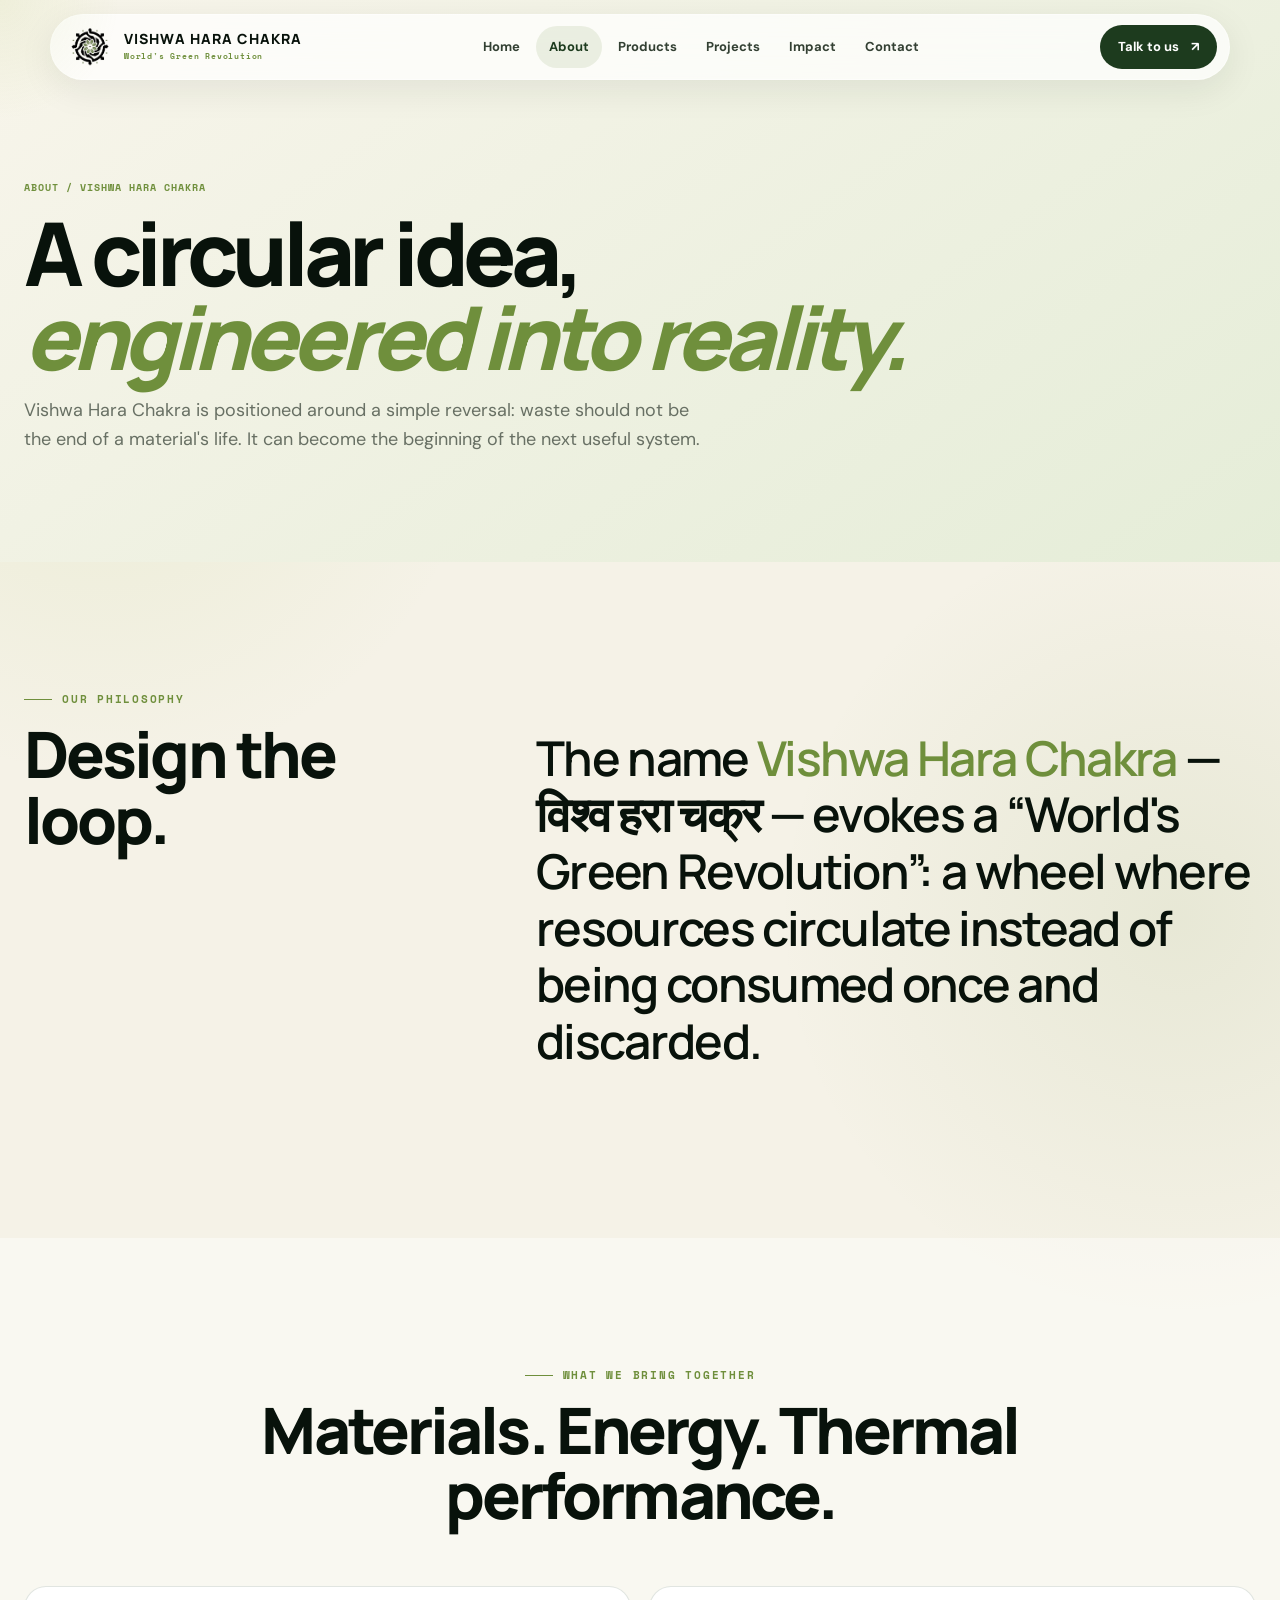
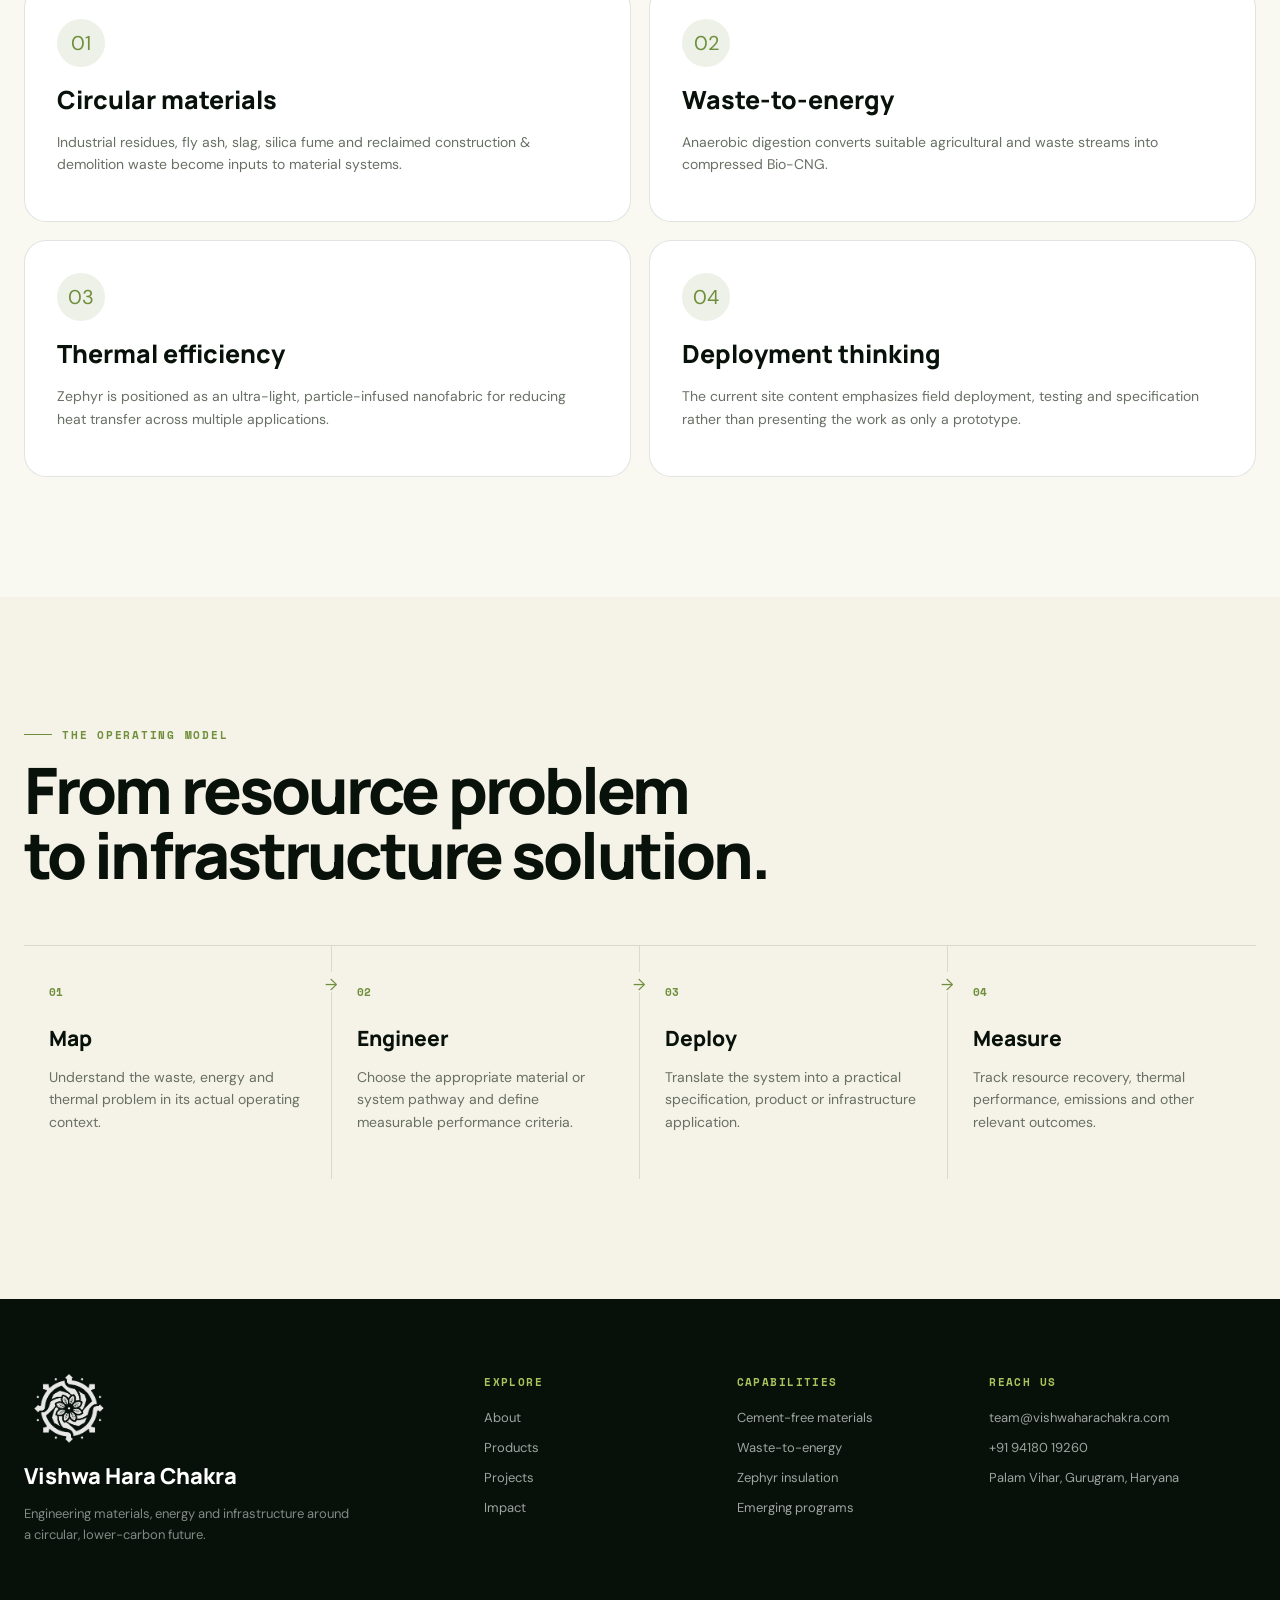
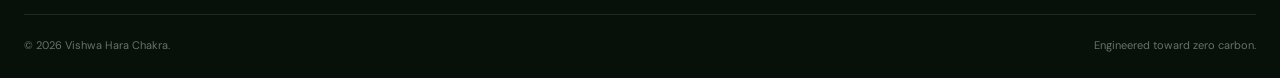
==== about.html @ 6340a207 "Add files via upload" ====
<!doctype html>
<html lang="en">
<head>
<meta charset="utf-8">
<meta name="viewport" content="width=device-width,initial-scale=1">
<title>About | Vishwa Hara Chakra</title>
<meta name="description" content="Vishwa Hara Chakra — circular engineering, low-carbon materials and waste-to-energy systems.">
<link rel="icon" href="assets/logo.png">
<link rel="stylesheet" href="assets/styles.css">
</head>
<body>
<div class="cursor-glow" aria-hidden="true"></div>
<header class="site-nav">
  <div class="nav-shell">
    <a class="brand" href="index.html">
      <img src="assets/logo.png" alt="Vishwa Hara Chakra logo">
      <span class="brand-text"><strong>Vishwa Hara Chakra</strong><small>World's Green Revolution</small></span>
    </a>
    <nav class="nav-links"><a href="index.html" class="">Home</a><a href="about.html" class="active">About</a><a href="products.html" class="">Products</a><a href="projects.html" class="">Projects</a><a href="impact.html" class="">Impact</a><a href="contact.html" class="">Contact</a></nav>
    <div class="nav-actions">
      <a class="btn btn-primary btn-small" href="contact.html">Talk to us <span>↗</span></a>
      <button class="menu-btn" aria-label="Open menu" aria-expanded="false"><i></i><i></i><i></i></button>
    </div>
    <div class="mobile-panel"><a href="index.html">Home</a><a href="about.html">About</a><a href="products.html">Products</a><a href="projects.html">Projects</a><a href="impact.html">Impact</a><a href="contact.html">Contact</a></div>
  </div>
</header>
<main>
<section class="page-hero">
  <div class="container">
    <div class="breadcrumb reveal">About / Vishwa Hara Chakra</div>
    <h1 class="reveal">A circular idea,<br><em style="color:var(--leaf)">engineered into reality.</em></h1>
    <p class="reveal">Vishwa Hara Chakra is positioned around a simple reversal: waste should not be the end of a material's life. It can become the beginning of the next useful system.</p>
  </div>
</section>
<section class="section">
  <div class="container intro-panel">
    <div class="section-head reveal"><div class="eyebrow">Our philosophy</div><h2>Design the loop.</h2></div>
    <p class="intro-statement reveal">The name <em>Vishwa Hara Chakra</em> — विश्व हरा चक्र — evokes a “World's Green Revolution”: a wheel where resources circulate instead of being consumed once and discarded.</p>
  </div>
</section>
<section class="section section-alt">
  <div class="container">
    <div class="section-head center reveal"><div class="eyebrow">What we bring together</div><h2>Materials. Energy. Thermal performance.</h2></div>
    <div class="feature-grid">
      <article class="feature-card reveal"><div class="icon-ring">01</div><h3>Circular materials</h3><p>Industrial residues, fly ash, slag, silica fume and reclaimed construction &amp; demolition waste become inputs to material systems.</p></article>
      <article class="feature-card reveal"><div class="icon-ring">02</div><h3>Waste-to-energy</h3><p>Anaerobic digestion converts suitable agricultural and waste streams into compressed Bio-CNG.</p></article>
      <article class="feature-card reveal"><div class="icon-ring">03</div><h3>Thermal efficiency</h3><p>Zephyr is positioned as an ultra-light, particle-infused nanofabric for reducing heat transfer across multiple applications.</p></article>
      <article class="feature-card reveal"><div class="icon-ring">04</div><h3>Deployment thinking</h3><p>The current site content emphasizes field deployment, testing and specification rather than presenting the work as only a prototype.</p></article>
    </div>
  </div>
</section>
<section class="section">
  <div class="container">
    <div class="section-head reveal"><div class="eyebrow">The operating model</div><h2>From resource problem<br>to infrastructure solution.</h2></div>
    <div class="process">
      <div class="process-step reveal"><span class="process-num">01</span><h3>Map</h3><p>Understand the waste, energy and thermal problem in its actual operating context.</p></div>
      <div class="process-step reveal"><span class="process-num">02</span><h3>Engineer</h3><p>Choose the appropriate material or system pathway and define measurable performance criteria.</p></div>
      <div class="process-step reveal"><span class="process-num">03</span><h3>Deploy</h3><p>Translate the system into a practical specification, product or infrastructure application.</p></div>
      <div class="process-step reveal"><span class="process-num">04</span><h3>Measure</h3><p>Track resource recovery, thermal performance, emissions and other relevant outcomes.</p></div>
    </div>
  </div>
</section>
</main>
<footer class="footer">
  <div class="container footer-grid">
    <div class="footer-brand">
      <img src="assets/logo.png" alt="">
      <h3>Vishwa Hara Chakra</h3>
      <p>Engineering materials, energy and infrastructure around a circular, lower-carbon future.</p>
    </div>
    <div class="footer-col"><h4>Explore</h4><a href="about.html">About</a><a href="products.html">Products</a><a href="projects.html">Projects</a><a href="impact.html">Impact</a></div>
    <div class="footer-col"><h4>Capabilities</h4><a href="products.html#materials">Cement-free materials</a><a href="products.html#energy">Waste-to-energy</a><a href="products.html#insulation">Zephyr insulation</a><a href="products.html#pipeline">Emerging programs</a></div>
    <div class="footer-col"><h4>Reach us</h4><a href="mailto:team@vishwaharachakra.com">team@vishwaharachakra.com</a><a href="tel:+919418019260">+91 94180 19260</a><span>Palam Vihar, Gurugram, Haryana</span></div>
  </div>
  <div class="container footer-bottom"><span>© <span data-year></span> Vishwa Hara Chakra.</span><span>Engineered toward zero carbon.</span></div>
</footer>
<button class="back-top" aria-label="Back to top">↑</button>
<div class="toast">Thank you — your message is ready to be connected.</div>
<script src="assets/script.js"></script>
</body>
</html>
---- assets/styles.css ----
@import url('https://fonts.googleapis.com/css2?family=DM+Sans:wght@400;500;600;700&family=Manrope:wght@400;500;600;700;800&family=Space+Mono:wght@400;700&display=swap');

:root{
  --ink:#08120b;
  --ink-2:#102018;
  --green:#1d3b1e;
  --green-2:#315d2c;
  --leaf:#6f8f3c;
  --lime:#a8c55b;
  --cream:#f5f2e7;
  --paper:#fffdf7;
  --muted:#687064;
  --line:rgba(29,59,30,.13);
  --glass:rgba(255,255,255,.62);
  --shadow:0 25px 80px rgba(14,31,16,.13);
  --radius:26px;
  --max:1240px;
  --ease:cubic-bezier(.22,.72,.22,1);
}

*{box-sizing:border-box}
html{scroll-behavior:smooth}
body{
  margin:0;
  color:var(--ink);
  background:
    radial-gradient(circle at 8% 12%,rgba(168,197,91,.13),transparent 24rem),
    radial-gradient(circle at 92% 28%,rgba(111,143,60,.10),transparent 25rem),
    var(--cream);
  font-family:"DM Sans",sans-serif;
  line-height:1.6;
  overflow-x:hidden;
  -webkit-font-smoothing:antialiased;
}
body::selection{background:var(--leaf);color:white}
img{max-width:100%;display:block}
a{color:inherit;text-decoration:none}
button,input,textarea,select{font:inherit}
.container{width:min(var(--max),calc(100% - 48px));margin:auto}
.mono{font-family:"Space Mono",monospace}
.eyebrow{
  display:inline-flex;align-items:center;gap:10px;
  color:var(--leaf);font:700 11px "Space Mono",monospace;
  letter-spacing:.16em;text-transform:uppercase;
}
.eyebrow::before{content:"";width:28px;height:1px;background:currentColor}
.section-head{max-width:760px;margin-bottom:58px}
.section-head.center{margin-left:auto;margin-right:auto;text-align:center}
.section-head h2{font:800 clamp(36px,5vw,70px)/1.02 "Manrope",sans-serif;letter-spacing:-.045em;margin:14px 0 18px}
.section-head p{color:var(--muted);font-size:17px;max-width:650px}
.section-head.center p{margin-inline:auto}

.btn{
  position:relative;display:inline-flex;align-items:center;justify-content:center;gap:12px;
  min-height:52px;padding:0 22px;border-radius:999px;border:1px solid transparent;
  font-weight:700;transition:.35s var(--ease);overflow:hidden;
}
.btn span{transition:.35s var(--ease)}
.btn:hover{transform:translateY(-3px)}
.btn:hover span{transform:translateX(4px)}
.btn-primary{background:var(--green);color:#fff}
.btn-primary:hover{background:var(--green-2);box-shadow:0 14px 35px rgba(29,59,30,.22)}
.btn-light{background:#fff;color:var(--green);border-color:rgba(29,59,30,.12)}
.btn-ghost{color:var(--green);border-color:rgba(29,59,30,.25)}
.btn-ghost:hover{background:rgba(255,255,255,.7)}
.btn-small{min-height:44px;padding:0 17px;font-size:13px}

.progress{height:3px;background:rgba(29,59,30,.09);overflow:hidden}
.progress span{display:block;height:100%;width:0;background:linear-gradient(90deg,var(--leaf),var(--lime));transition:width 1.2s var(--ease)}

.site-nav{
  position:fixed;top:0;left:0;right:0;z-index:1000;
  padding:14px 0;transition:.45s var(--ease);
}
.site-nav.scrolled{padding:9px 0}
.nav-shell{
  width:min(1180px,calc(100% - 28px));margin:auto;
  display:flex;align-items:center;justify-content:space-between;gap:20px;
  padding:8px 12px 8px 15px;border:1px solid rgba(255,255,255,.42);
  background:rgba(255,255,255,.72);backdrop-filter:blur(22px);-webkit-backdrop-filter:blur(22px);
  border-radius:999px;box-shadow:0 10px 35px rgba(20,39,20,.08);
}
.brand{display:flex;align-items:center;gap:10px;min-width:max-content}
.brand img{width:48px;height:48px;object-fit:contain}
.brand-text strong{display:block;font:800 14px/1 "Manrope";letter-spacing:.08em;text-transform:uppercase}
.brand-text small{display:block;margin-top:4px;color:var(--leaf);font:700 8px "Space Mono";letter-spacing:.1em}
.nav-links{display:flex;align-items:center;gap:3px}
.nav-links a{padding:11px 13px;border-radius:999px;font-size:13px;font-weight:700;color:#334033;transition:.25s}
.nav-links a:hover,.nav-links a.active{background:rgba(111,143,60,.12);color:var(--green)}
.nav-actions{display:flex;align-items:center;gap:8px}
.menu-btn{display:none;width:44px;height:44px;border:0;background:var(--green);color:#fff;border-radius:50%}
.menu-btn i{display:block;width:18px;height:2px;background:#fff;margin:4px auto;transition:.3s}
.mobile-panel{display:none}

.hero{
  min-height:100svh;padding:170px 0 75px;position:relative;display:grid;align-items:center;
  overflow:hidden;background:
    radial-gradient(circle at 72% 25%,rgba(168,197,91,.18),transparent 26rem),
    linear-gradient(145deg,#f8f5eb,#edf2df 55%,#f8f4e8);
}
.hero::before{
  content:"";position:absolute;width:620px;height:620px;border:1px solid rgba(49,93,44,.13);
  border-radius:50%;right:-150px;top:8%;box-shadow:0 0 0 70px rgba(111,143,60,.025),0 0 0 140px rgba(111,143,60,.02);
}
.hero::after{
  content:"";position:absolute;width:12px;height:12px;background:var(--leaf);border-radius:50%;
  right:25%;top:27%;box-shadow:0 0 0 12px rgba(111,143,60,.08),0 0 0 26px rgba(111,143,60,.04);
}
.hero-grid{position:relative;z-index:2;display:grid;grid-template-columns:1.1fr .9fr;gap:70px;align-items:center}
.hero h1{font:800 clamp(48px,7vw,94px)/.96 "Manrope";letter-spacing:-.065em;margin:18px 0 25px;max-width:900px}
.hero h1 em{font-style:normal;color:var(--leaf)}
.hero-copy{font-size:19px;color:#526052;max-width:640px}
.hero-actions{display:flex;gap:12px;flex-wrap:wrap;margin-top:34px}
.hero-metrics{display:grid;grid-template-columns:repeat(3,1fr);gap:1px;margin-top:62px;background:var(--line);border:1px solid var(--line)}
.hero-metric{padding:18px 17px;background:rgba(255,255,255,.42)}
.hero-metric b{display:block;font:800 23px "Manrope";color:var(--green)}
.hero-metric span{display:block;margin-top:4px;color:var(--muted);font-size:11px}
.hero-orbit{min-height:520px;display:grid;place-items:center;position:relative}
.orbit-core{
  width:min(340px,70vw);aspect-ratio:1;border-radius:50%;display:grid;place-items:center;
  background:radial-gradient(circle,#fff 0 35%,rgba(168,197,91,.18) 36% 48%,transparent 49%),
             conic-gradient(from 10deg,rgba(111,143,60,.05),rgba(111,143,60,.42),rgba(168,197,91,.08),rgba(111,143,60,.05));
  box-shadow:0 35px 90px rgba(44,76,42,.18),inset 0 0 0 1px rgba(49,93,44,.15);
  position:relative;animation:float 6s ease-in-out infinite;
}
.orbit-core::before,.orbit-core::after{content:"";position:absolute;border-radius:50%;border:1px solid rgba(49,93,44,.2)}
.orbit-core::before{inset:-42px;transform:rotate(20deg)}
.orbit-core::after{inset:-86px;transform:rotate(-35deg)}
.orbit-logo{width:175px;height:175px;object-fit:contain;filter:drop-shadow(0 14px 25px rgba(25,50,24,.18))}
.orbit-dot{position:absolute;width:10px;height:10px;background:var(--leaf);border-radius:50%;box-shadow:0 0 0 8px rgba(111,143,60,.09)}
.orbit-dot.one{top:7%;right:24%}.orbit-dot.two{bottom:18%;left:12%}.orbit-dot.three{top:50%;right:1%}
.scroll-cue{position:absolute;bottom:25px;left:50%;transform:translateX(-50%);font:700 10px "Space Mono";letter-spacing:.15em;color:var(--muted)}

.marquee{overflow:hidden;border-block:1px solid var(--line);background:rgba(255,255,255,.42)}
.marquee-track{display:flex;width:max-content;animation:marquee 26s linear infinite}
.marquee-item{display:flex;align-items:center;gap:14px;padding:22px 35px;font:800 13px "Manrope";letter-spacing:.12em;text-transform:uppercase;color:#53604f;white-space:nowrap}
.marquee-item::before{content:"✦";color:var(--leaf)}

.section{padding:120px 0}
.section-alt{background:rgba(255,255,255,.4)}
.intro-panel{display:grid;grid-template-columns:.75fr 1.25fr;gap:80px;align-items:start}
.intro-statement{font:600 clamp(26px,4vw,48px)/1.18 "Manrope";letter-spacing:-.035em}
.intro-statement em{font-style:normal;color:var(--leaf)}
.kicker{font:700 11px "Space Mono";letter-spacing:.12em;color:var(--leaf);text-transform:uppercase}

.products-grid{display:grid;grid-template-columns:repeat(3,1fr);gap:18px}
.product-card{
  position:relative;overflow:hidden;border:1px solid var(--line);border-radius:var(--radius);
  background:rgba(255,255,255,.72);box-shadow:0 12px 45px rgba(20,39,20,.05);transition:.5s var(--ease);
}
.product-card:hover{transform:translateY(-10px);box-shadow:var(--shadow);border-color:rgba(111,143,60,.35)}
.product-visual{height:330px;position:relative;display:grid;place-items:center;overflow:hidden;background:
  radial-gradient(circle at 50% 35%,rgba(168,197,91,.38),transparent 30%),
  linear-gradient(145deg,#eef2e1,#dfe8ce);
}
.product-visual::before{content:"";position:absolute;width:230px;height:230px;border-radius:50%;border:1px solid rgba(49,93,44,.22);box-shadow:0 0 0 40px rgba(49,93,44,.025),0 0 0 80px rgba(49,93,44,.018)}
.product-visual::after{content:"";position:absolute;width:140%;height:1px;background:rgba(49,93,44,.14);transform:rotate(-23deg)}
.product-shape{width:150px;height:100px;border-radius:12px;background:linear-gradient(145deg,#9aa28e,#596450);box-shadow:30px 30px 40px rgba(35,55,32,.18);transform:rotate(-10deg);position:relative}
.product-shape::after{content:"";position:absolute;inset:14px;border:1px dashed rgba(255,255,255,.3);border-radius:6px}
.product-shape.insulation{height:145px;width:90px;border-radius:50px 50px 12px 12px;background:linear-gradient(135deg,#d6ddc9,#8b9d72);transform:rotate(10deg)}
.product-shape.energy{width:180px;height:90px;border-radius:50%;background:radial-gradient(circle at 50% 50%,#a8c55b 0 9%,#315d2c 10% 15%,#718f4b 16% 55%,#263d28 56%)}
.product-body{padding:26px}
.product-code{font:700 10px "Space Mono";letter-spacing:.12em;color:var(--leaf)}
.product-body h3{font:800 25px/1.1 "Manrope";margin:9px 0}
.product-body p{color:var(--muted);font-size:14px}
.product-link{display:inline-flex;margin-top:16px;font-weight:800;font-size:13px;color:var(--green)}

.process{display:grid;grid-template-columns:repeat(4,1fr);gap:0;border-top:1px solid var(--line)}
.process-step{padding:32px 25px;border-right:1px solid var(--line);position:relative}
.process-step:last-child{border-right:0}
.process-num{font:700 11px "Space Mono";color:var(--leaf)}
.process-step h3{font:800 21px "Manrope";margin:20px 0 10px}
.process-step p{font-size:14px;color:var(--muted)}
.process-step::after{content:"→";position:absolute;right:-10px;top:26px;width:20px;height:20px;display:grid;place-items:center;background:var(--cream);color:var(--leaf);z-index:2}
.process-step:last-child::after{display:none}

.project-grid{display:grid;grid-template-columns:1.2fr .8fr;gap:18px}
.project-card{min-height:470px;border-radius:var(--radius);overflow:hidden;position:relative;background:var(--green);color:#fff;padding:34px;display:flex;flex-direction:column;justify-content:flex-end;isolation:isolate}
.project-card.small{min-height:226px}
.project-card::before{content:"";position:absolute;inset:0;background:
  radial-gradient(circle at 70% 25%,rgba(168,197,91,.35),transparent 30%),
  linear-gradient(140deg,#19391e,#47643a);z-index:-2}
.project-card::after{content:"";position:absolute;inset:0;background:linear-gradient(180deg,transparent 25%,rgba(0,0,0,.45));z-index:-1}
.project-stack{display:grid;gap:18px}
.project-label{font:700 10px "Space Mono";letter-spacing:.14em;color:#b7cf76}
.project-card h3{font:800 clamp(27px,3vw,45px)/1.05 "Manrope";margin:10px 0}
.project-card p{max-width:590px;color:rgba(255,255,255,.75);font-size:14px}
.project-card .project-gridline{position:absolute;inset:28px;border:1px solid rgba(255,255,255,.12);border-radius:18px;pointer-events:none}

.client-section{background:var(--ink);color:#fff;position:relative;overflow:hidden}
.client-section::before{content:"";position:absolute;width:600px;height:600px;border-radius:50%;right:-220px;top:-250px;border:1px solid rgba(168,197,91,.18);box-shadow:0 0 0 80px rgba(168,197,91,.025),0 0 0 160px rgba(168,197,91,.018)}
.client-head{display:flex;justify-content:space-between;gap:40px;align-items:end;margin-bottom:55px}
.client-head h2{font:800 clamp(35px,5vw,65px)/1 "Manrope";letter-spacing:-.045em;margin:12px 0}
.client-head p{color:rgba(255,255,255,.58);max-width:450px}
.client-rail{display:flex;gap:14px;overflow:hidden;mask-image:linear-gradient(90deg,transparent,#000 8%,#000 92%,transparent)}
.client-track{display:flex;gap:14px;width:max-content;animation:marquee 24s linear infinite}
.client-logo{
  min-width:230px;height:125px;padding:25px;border:1px solid rgba(255,255,255,.12);
  border-radius:20px;background:linear-gradient(145deg,rgba(255,255,255,.08),rgba(255,255,255,.025));
  display:flex;align-items:center;justify-content:center;text-align:center;position:relative;overflow:hidden;
}
.client-logo::before{content:"";position:absolute;width:120px;height:120px;border-radius:50%;background:rgba(168,197,91,.06);top:-60px;right:-40px}
.client-logo b{font:800 21px "Manrope";letter-spacing:.02em}
.client-logo small{display:block;color:rgba(255,255,255,.5);font:700 9px "Space Mono";letter-spacing:.1em;margin-top:7px;text-transform:uppercase}

.impact-grid{display:grid;grid-template-columns:1.2fr .8fr;gap:18px}
.impact-card{background:rgba(255,255,255,.75);border:1px solid var(--line);border-radius:var(--radius);padding:30px;min-height:290px}
.impact-card.dark{background:var(--green);color:#fff}
.impact-number{font:800 clamp(48px,6vw,76px)/1 "Manrope";letter-spacing:-.06em;color:var(--leaf)}
.impact-card.dark .impact-number{color:var(--lime)}
.impact-card h3{font:800 23px "Manrope";margin:10px 0}
.impact-card p{color:var(--muted);font-size:14px}
.impact-card.dark p{color:rgba(255,255,255,.63)}
.bars{display:grid;gap:17px;margin-top:24px}
.bar-row label{display:flex;justify-content:space-between;font-size:12px;font-weight:700;margin-bottom:7px}
.bar-row .progress{background:rgba(255,255,255,.13)}

.team-grid{display:grid;grid-template-columns:repeat(4,1fr);gap:18px}
.team-card{border:1px solid var(--line);background:rgba(255,255,255,.72);border-radius:22px;overflow:hidden;transition:.4s var(--ease)}
.team-card:hover{transform:translateY(-8px);box-shadow:var(--shadow)}
.team-photo{height:300px;background:linear-gradient(145deg,#dce6c9,#6f8f3c);display:grid;place-items:center;position:relative;overflow:hidden}
.team-photo::after{content:"VHC";font:800 85px "Manrope";color:rgba(255,255,255,.18)}
.team-info{padding:20px}.team-info h3{font:800 20px "Manrope";margin:0}.team-info p{color:var(--muted);font-size:12px;margin-top:4px}

.contact-wrap{display:grid;grid-template-columns:.85fr 1.15fr;gap:20px}
.contact-card{background:var(--green);color:#fff;border-radius:var(--radius);padding:44px;position:relative;overflow:hidden}
.contact-card::after{content:"";position:absolute;width:330px;height:330px;border:1px solid rgba(168,197,91,.25);border-radius:50%;right:-160px;top:-100px}
.contact-card h2{font:800 clamp(34px,5vw,60px)/1.02 "Manrope";letter-spacing:-.05em;margin:15px 0 20px}
.contact-card p{color:rgba(255,255,255,.68);max-width:470px}
.contact-meta{margin-top:45px;display:grid;gap:13px;font-size:14px}.contact-meta span{color:var(--lime);font:700 10px "Space Mono";display:block}
.form-card{background:rgba(255,255,255,.72);border:1px solid var(--line);border-radius:var(--radius);padding:40px}
.form-grid{display:grid;grid-template-columns:1fr 1fr;gap:16px}
.field{display:grid;gap:7px}.field.full{grid-column:1/-1}
.field label{font:700 10px "Space Mono";letter-spacing:.1em;text-transform:uppercase;color:var(--muted)}
.field input,.field textarea,.field select{width:100%;border:1px solid var(--line);background:#fff;border-radius:13px;padding:14px 15px;outline:0;color:var(--ink);transition:.25s}
.field textarea{min-height:140px;resize:vertical}
.field input:focus,.field textarea:focus,.field select:focus{border-color:var(--leaf);box-shadow:0 0 0 4px rgba(111,143,60,.09)}

.footer{background:#071009;color:#fff;padding:75px 0 24px}
.footer-grid{display:grid;grid-template-columns:1.4fr .7fr .7fr .9fr;gap:45px}
.footer-brand img{width:90px;filter:brightness(0) invert(1);opacity:.9}
.footer-brand h3{font:800 22px "Manrope";margin:17px 0 9px}.footer-brand p{color:rgba(255,255,255,.5);max-width:330px;font-size:13px}
.footer-col h4{font:700 11px "Space Mono";letter-spacing:.13em;color:var(--lime);text-transform:uppercase;margin:0 0 18px}
.footer-col a,.footer-col span{display:block;color:rgba(255,255,255,.62);font-size:13px;margin:9px 0;transition:.2s}.footer-col a:hover{color:#fff;transform:translateX(3px)}
.footer-bottom{display:flex;justify-content:space-between;gap:20px;border-top:1px solid rgba(255,255,255,.1);padding-top:22px;margin-top:55px;color:rgba(255,255,255,.4);font-size:11px}
.page-hero{padding:180px 0 90px;background:linear-gradient(145deg,#f8f5eb,#e5edd8);position:relative;overflow:hidden}
.page-hero h1{font:800 clamp(48px,7vw,88px)/.95 "Manrope";letter-spacing:-.06em;max-width:900px;margin:16px 0}
.page-hero p{max-width:680px;color:var(--muted);font-size:18px}
.breadcrumb{font:700 10px "Space Mono";color:var(--leaf);letter-spacing:.1em;text-transform:uppercase}
.feature-grid{display:grid;grid-template-columns:repeat(2,1fr);gap:18px}
.feature-card{padding:32px;background:#fff;border:1px solid var(--line);border-radius:22px}
.feature-card h3{font:800 25px "Manrope";margin:15px 0 8px}.feature-card p{color:var(--muted);font-size:14px}
.icon-ring{width:48px;height:48px;border-radius:50%;display:grid;place-items:center;background:rgba(111,143,60,.12);color:var(--leaf);font-size:20px}

.reveal{opacity:0;transform:translateY(35px);transition:opacity .8s var(--ease),transform .8s var(--ease);transition-delay:calc(var(--delay,0) * 90ms)}
.reveal.in{opacity:1;transform:none}
.scale-in{opacity:0;transform:scale(.92);transition:.9s var(--ease)}.scale-in.in{opacity:1;transform:none}
.cursor-glow{position:fixed;z-index:9999;width:260px;height:260px;border-radius:50%;pointer-events:none;background:radial-gradient(circle,rgba(168,197,91,.11),transparent 65%);transform:translate(-50%,-50%);mix-blend-mode:multiply}
.back-top{position:fixed;right:22px;bottom:22px;width:46px;height:46px;border:1px solid var(--line);border-radius:50%;background:rgba(255,255,255,.82);backdrop-filter:blur(12px);z-index:900;opacity:0;pointer-events:none;transition:.3s;display:grid;place-items:center;color:var(--green)}
.back-top.show{opacity:1;pointer-events:auto}
.toast{position:fixed;left:50%;bottom:28px;transform:translate(-50%,20px);background:var(--green);color:#fff;padding:12px 18px;border-radius:999px;font-size:13px;opacity:0;pointer-events:none;transition:.3s;z-index:1200}.toast.show{opacity:1;transform:translate(-50%,0)}

@keyframes float{50%{transform:translateY(-14px) rotate(1deg)}}
@keyframes marquee{to{transform:translateX(-50%)}}

@media(max-width:1050px){
  .nav-links{display:none}.nav-actions .btn{display:none}.menu-btn{display:block}
  .mobile-panel{position:absolute;top:72px;left:14px;right:14px;background:rgba(255,255,255,.94);backdrop-filter:blur(22px);border:1px solid var(--line);border-radius:22px;padding:10px;display:grid;opacity:0;transform:translateY(-10px);pointer-events:none;transition:.3s}
  .mobile-panel.open{opacity:1;transform:none;pointer-events:auto}
  .mobile-panel a{padding:14px 16px;border-radius:13px;font-weight:700}.mobile-panel a:hover{background:rgba(111,143,60,.1)}
  .hero-grid,.intro-panel,.project-grid,.impact-grid,.contact-wrap{grid-template-columns:1fr}
  .hero-orbit{min-height:430px;order:-1}
  .products-grid{grid-template-columns:repeat(2,1fr)}
  .team-grid{grid-template-columns:repeat(2,1fr)}
  .process{grid-template-columns:repeat(2,1fr)}
  .process-step:nth-child(2){border-right:0}.process-step:nth-child(-n+2){border-bottom:1px solid var(--line)}
  .footer-grid{grid-template-columns:1fr 1fr}
}
@media(max-width:650px){
  .container{width:min(var(--max),calc(100% - 30px))}
  .section{padding:80px 0}.hero{padding-top:135px}
  .hero h1{font-size:clamp(44px,14vw,68px)}
  .hero-copy{font-size:16px}.hero-metrics{grid-template-columns:1fr}
  .hero-metric{display:flex;align-items:center;justify-content:space-between;gap:15px}
  .hero-orbit{min-height:350px}.orbit-logo{width:125px;height:125px}
  .orbit-core{width:235px}.orbit-core::before{inset:-28px}.orbit-core::after{inset:-55px}
  .products-grid,.team-grid,.feature-grid,.form-grid{grid-template-columns:1fr}
  .field.full{grid-column:auto}
  .product-visual{height:270px}
  .process{grid-template-columns:1fr}.process-step{border-right:0!important;border-bottom:1px solid var(--line)!important}.process-step:last-child{border-bottom:0!important}
  .process-step::after{display:none}
  .client-head{display:block}.client-logo{min-width:195px;height:110px}
  .footer-grid{grid-template-columns:1fr 1fr;gap:30px 20px}
  .footer-brand{grid-column:1/-1}.footer-bottom{display:block}.footer-bottom span{display:block;margin-top:8px}
  .contact-card,.form-card{padding:28px}
  .page-hero{padding:145px 0 70px}
}
@media(prefers-reduced-motion:reduce){
  *,*::before,*::after{animation:none!important;transition-duration:.01ms!important;scroll-behavior:auto!important}
}

/* =====================================================
   PREMIUM QUICK IMPACT STATS
===================================================== */

.quick-stats {
    position: relative;
    z-index: 10;
    margin-top: -1px;
    background: rgba(255, 255, 255, 0.58);
    border-top: 1px solid rgba(29, 59, 30, 0.10);
    border-bottom: 1px solid rgba(29, 59, 30, 0.10);
    backdrop-filter: blur(18px);
    -webkit-backdrop-filter: blur(18px);
}


/* Main container */

.quick-stats-inner {
    min-height: 112px;

    display: grid;
    grid-template-columns:
        1fr auto
        1fr auto
        1fr auto
        1fr;

    align-items: center;

    padding: 18px 0;
}


/* Individual stat */

.quick-stat {
    display: flex;
    align-items: center;
    gap: 17px;

    padding: 10px 25px;

    position: relative;
}


/* Number */

.quick-stat-number {
    flex-shrink: 0;
}

.quick-stat-number .counter {
    display: block;

    font-family: "Manrope", sans-serif;
    font-size: clamp(28px, 3vw, 42px);
    line-height: 1;

    font-weight: 800;
    letter-spacing: -0.055em;

    color: var(--green);

    min-width: 72px;
}


/* Green gradient number */

.quick-stat-number .counter {
    background: linear-gradient(
        135deg,
        var(--green),
        var(--leaf)
    );

    -webkit-background-clip: text;
    background-clip: text;

    -webkit-text-fill-color: transparent;
}


/* Text */

.quick-stat-content {
    display: flex;
    flex-direction: column;
    gap: 3px;
}

.quick-stat-content strong {
    font-family: "Manrope", sans-serif;

    font-size: 13px;
    line-height: 1.2;

    font-weight: 800;

    color: var(--ink);

    letter-spacing: -0.01em;
}

.quick-stat-content span {
    font-size: 10px;
    line-height: 1.4;

    color: var(--muted);

    max-width: 145px;
}


/* Dividers */

.quick-stat-line {
    width: 1px;
    height: 42px;

    background: linear-gradient(
        to bottom,
        transparent,
        rgba(29, 59, 30, 0.18),
        transparent
    );
}


/* Small glowing dot */

.quick-stat::before {
    content: "";

    position: absolute;

    width: 5px;
    height: 5px;

    border-radius: 50%;

    background: var(--lime);

    left: 4px;
    top: 50%;

    transform: translateY(-50%);

    box-shadow:
        0 0 0 5px rgba(168, 197, 91, 0.10),
        0 0 18px rgba(168, 197, 91, 0.35);
}


/* Hover */

.quick-stat {
    transition:
        transform .35s var(--ease),
        background .35s var(--ease);
}

.quick-stat:hover {
    transform: translateY(-3px);
}


/* =====================================================
   TABLET
===================================================== */

@media (max-width: 1000px) {

    .quick-stats-inner {
        grid-template-columns: repeat(2, 1fr);
        gap: 8px 0;
    }

    .quick-stat-line {
        display: none;
    }

    .quick-stat {
        min-height: 75px;
    }

}


/* =====================================================
   MOBILE
===================================================== */

@media (max-width: 600px) {

    .quick-stats {
        background: rgba(255, 255, 255, 0.72);
    }

    .quick-stats-inner {
        grid-template-columns: 1fr 1fr;

        padding: 12px 0;
    }

    .quick-stat {
        gap: 10px;

        padding: 15px 10px;

        border-bottom: 1px solid
            rgba(29, 59, 30, 0.08);
    }

    .quick-stat:nth-last-child(-n+2) {
        border-bottom: 0;
    }

    .quick-stat::before {
        display: none;
    }

    .quick-stat-number .counter {
        font-size: 27px;
        min-width: auto;
    }

    .quick-stat-content strong {
        font-size: 11px;
    }

    .quick-stat-content span {
        font-size: 8px;
    }

}




/* =========================================================
   VISHWA HARA CHAKRA
   PREMIUM TEAM SECTION
========================================================= */

.vh-team-section {
    position: relative;
    overflow: hidden;

    padding: 120px 0 110px;

    background:
        radial-gradient(
            circle at 8% 15%,
            rgba(168, 197, 91, 0.16),
            transparent 27%
        ),
        radial-gradient(
            circle at 92% 80%,
            rgba(49, 103, 55, 0.10),
            transparent 30%
        ),
        linear-gradient(
            180deg,
            #ffffff 0%,
            #f7faf3 100%
        );
}


/* =========================================================
   DECORATIVE BACKGROUND ORBS
========================================================= */

.vh-team-orb {
    position: absolute;

    border-radius: 50%;

    pointer-events: none;

    opacity: .55;
}


.vh-team-orb-1 {
    width: 420px;
    height: 420px;

    top: 30px;
    left: -260px;

    border: 1px solid
        rgba(93, 129, 50, .16);

    box-shadow:
        0 0 100px
        rgba(168, 197, 91, .12);
}


.vh-team-orb-2 {
    width: 500px;
    height: 500px;

    right: -310px;
    bottom: -160px;

    border: 1px solid
        rgba(49, 103, 55, .13);

    box-shadow:
        0 0 120px
        rgba(49, 103, 55, .08);
}


/* =========================================================
   SECTION HEADER
========================================================= */

.vh-team-header {
    position: relative;
    z-index: 2;

    max-width: 780px;

    margin-bottom: 65px;
}


.vh-team-eyebrow {
    display: flex;
    align-items: center;

    gap: 10px;

    margin-bottom: 20px;

    font-family:
        "Space Mono",
        monospace;

    font-size: 10px;

    font-weight: 700;

    letter-spacing: .18em;

    color: var(--green);
}


.vh-team-eyebrow span {
    display: block;

    width: 32px;
    height: 1px;

    background:
        linear-gradient(
            90deg,
            var(--green),
            var(--lime)
        );
}


.vh-team-header h2 {
    margin: 0;

    font-family:
        "Manrope",
        sans-serif;

    font-size:
        clamp(44px, 6vw, 78px);

    line-height: .98;

    letter-spacing: -.065em;

    font-weight: 800;

    color: var(--ink);
}


.vh-team-header h2 em {
    font-family:
        Georgia,
        "Times New Roman",
        serif;

    font-weight: 400;

    color: var(--green);
}


.vh-team-header p {
    max-width: 610px;

    margin: 25px 0 0;

    font-size: 15px;

    line-height: 1.8;

    color: var(--muted);
}


/* =========================================================
   TEAM GRID
========================================================= */

.vh-team-grid {
    position: relative;
    z-index: 2;

    display: grid;

    grid-template-columns:
        repeat(4, minmax(0, 1fr));

    gap: 18px;

    align-items: start;
}


/* =========================================================
   TEAM CARD
========================================================= */

.vh-team-card {
    position: relative;

    overflow: hidden;

    border-radius: 24px;

    background:
        rgba(255, 255, 255, .78);

    border: 1px solid
        rgba(29, 59, 30, .10);

    box-shadow:
        0 12px 45px
        rgba(28, 48, 30, .065);

    backdrop-filter: blur(18px);
    -webkit-backdrop-filter: blur(18px);

    transition:
        transform .55s cubic-bezier(.2,.8,.2,1),
        box-shadow .55s ease,
        border-color .4s ease;
}


/* Featured Founder */

.vh-team-featured {
    transform: translateY(-18px);
}


.vh-team-card:hover {
    transform: translateY(-12px);

    border-color:
        rgba(93, 129, 50, .30);

    box-shadow:
        0 28px 70px
        rgba(28, 48, 30, .14);
}


.vh-team-featured:hover {
    transform: translateY(-30px);
}


/* =========================================================
   TOP GREEN ACCENT LINE
========================================================= */

.vh-team-card::before {
    content: "";

    position: absolute;

    z-index: 5;

    top: 0;
    left: 12%;

    width: 76%;
    height: 2px;

    background:
        linear-gradient(
            90deg,
            transparent,
            var(--lime),
            var(--green),
            transparent
        );

    opacity: .7;

    transform:
        scaleX(.3);

    transform-origin: center;

    transition:
        transform .5s ease;
}


.vh-team-card:hover::before {
    transform:
        scaleX(1);
}


/* =========================================================
   TEAM IMAGE
========================================================= */

.vh-team-image {
    position: relative;

    height: 390px;

    overflow: hidden;

    background:
        linear-gradient(
            145deg,
            #dfead5,
            #f5f8ef
        );
}


.vh-team-image img {
    display: block;

    width: 100%;
    height: 100%;

    object-fit: cover;

    object-position: center;

    transition:
        transform 1s
        cubic-bezier(.2,.8,.2,1),
        filter .7s ease;
}


.vh-team-card:hover
.vh-team-image img {
    transform:
        scale(1.08);

    filter:
        saturate(1.08)
        contrast(1.02);
}


/* =========================================================
   IMAGE OVERLAY
========================================================= */

.vh-team-image-overlay {
    position: absolute;

    inset: 0;

    background:
        linear-gradient(
            180deg,
            rgba(7, 30, 12, .02) 20%,
            rgba(7, 30, 12, .08) 50%,
            rgba(7, 30, 12, .64) 100%
        );

    pointer-events: none;

    transition:
        opacity .5s ease;
}


.vh-team-card:hover
.vh-team-image-overlay {
    opacity: .72;
}


/* =========================================================
   NUMBER BADGE
========================================================= */

.vh-team-number {
    position: absolute;

    top: 18px;
    left: 18px;

    width: 40px;
    height: 40px;

    display: flex;

    align-items: center;
    justify-content: center;

    border-radius: 50%;

    background:
        rgba(255, 255, 255, .88);

    border: 1px solid
        rgba(255, 255, 255, .65);

    backdrop-filter: blur(15px);
    -webkit-backdrop-filter: blur(15px);

    font-family:
        "Space Mono",
        monospace;

    font-size: 9px;

    font-weight: 700;

    color: var(--green);

    box-shadow:
        0 8px 25px
        rgba(0,0,0,.10);

    transition:
        transform .4s ease;
}


.vh-team-card:hover
.vh-team-number {
    transform:
        rotate(8deg)
        scale(1.05);
}


/* =========================================================
   SOCIAL BUTTON
========================================================= */

.vh-team-social {
    position: absolute;

    z-index: 4;

    top: 18px;
    right: 18px;

    width: 40px;
    height: 40px;

    display: flex;

    align-items: center;
    justify-content: center;

    border-radius: 50%;

    text-decoration: none;

    background:
        rgba(255, 255, 255, .88);

    border: 1px solid
        rgba(255, 255, 255, .7);

    backdrop-filter: blur(15px);
    -webkit-backdrop-filter: blur(15px);

    font-family:
        "Manrope",
        sans-serif;

    font-size: 13px;

    font-weight: 800;

    color: var(--green);

    opacity: 0;

    transform:
        translateY(-10px);

    transition:
        opacity .35s ease,
        transform .35s ease,
        background .3s ease,
        color .3s ease;
}


.vh-team-card:hover
.vh-team-social {
    opacity: 1;

    transform:
        translateY(0);
}


.vh-team-social:hover {
    background:
        var(--green);

    color:
        #ffffff;
}


/* =========================================================
   TEAM INFORMATION
========================================================= */

.vh-team-info {
    min-height: 112px;

    padding: 22px 20px;

    display: flex;

    align-items: center;

    justify-content: space-between;

    gap: 12px;
}


.vh-team-role {
    display: block;

    margin-bottom: 8px;

    font-family:
        "Space Mono",
        monospace;

    font-size: 8px;

    line-height: 1.3;

    font-weight: 700;

    letter-spacing: .16em;

    color: var(--green);
}


.vh-team-info h3 {
    margin: 0;

    font-family:
        "Manrope",
        sans-serif;

    font-size: 18px;

    line-height: 1.25;

    letter-spacing: -.035em;

    font-weight: 800;

    color: var(--ink);
}


/* =========================================================
   ARROW BUTTON
========================================================= */

.vh-team-arrow {
    width: 37px;
    height: 37px;

    flex-shrink: 0;

    display: flex;

    align-items: center;
    justify-content: center;

    border-radius: 50%;

    border: 1px solid
        rgba(29, 59, 30, .12);

    background:
        rgba(255, 255, 255, .55);

    color: var(--green);

    font-size: 16px;

    transition:
        transform .45s cubic-bezier(.2,.8,.2,1),
        background .3s ease,
        color .3s ease;
}


.vh-team-card:hover
.vh-team-arrow {
    transform:
        rotate(45deg);

    background:
        var(--green);

    color:
        #ffffff;
}


/* =========================================================
   BOTTOM STATEMENT
========================================================= */

.vh-team-bottom {
    position: relative;
    z-index: 2;

    margin-top: 70px;

    display: grid;

    grid-template-columns:
        1fr auto 1fr;

    align-items: center;

    gap: 25px;
}


.vh-team-line {
    height: 1px;

    background:
        linear-gradient(
            90deg,
            transparent,
            rgba(29, 59, 30, .16),
            transparent
        );
}


.vh-team-bottom p {
    margin: 0;

    font-family:
        "Manrope",
        sans-serif;

    font-size: 12px;

    line-height: 1.5;

    font-weight: 700;

    text-align: center;

    color: var(--ink);

    white-space: nowrap;
}


.vh-team-bottom p span {
    margin-right: 8px;

    font-family:
        "Space Mono",
        monospace;

    font-size: 9px;

    color: var(--green);
}


/* =========================================================
   SCROLL REVEAL
========================================================= */

.reveal-team {
    opacity: 0;

    transform:
        translateY(40px);

    transition:
        opacity .8s ease,
        transform .8s
        cubic-bezier(.2,.8,.2,1);
}


.reveal-team.team-visible {
    opacity: 1;

    transform:
        translateY(0);
}


/* =========================================================
   STAGGER ANIMATION
========================================================= */

.vh-team-header.reveal-team {
    transition-delay: .05s;
}


.vh-team-grid
.vh-team-card:nth-child(1) {
    transition-delay: .10s;
}


.vh-team-grid
.vh-team-card:nth-child(2) {
    transition-delay: .20s;
}


.vh-team-grid
.vh-team-card:nth-child(3) {
    transition-delay: .30s;
}


.vh-team-grid
.vh-team-card:nth-child(4) {
    transition-delay: .40s;
}


.vh-team-bottom.reveal-team {
    transition-delay: .50s;
}


/* =========================================================
   LARGE TABLET
========================================================= */

@media (max-width: 1150px) {

    .vh-team-grid {
        grid-template-columns:
            repeat(2, minmax(0, 1fr));

        gap: 22px;
    }


    .vh-team-featured {
        transform: none;
    }


    .vh-team-featured:hover {
        transform:
            translateY(-12px);
    }


    .vh-team-image {
        height: 430px;
    }

}


/* =========================================================
   TABLET
========================================================= */

@media (max-width: 768px) {

    .vh-team-section {
        padding:
            90px 0 85px;
    }


    .vh-team-header {
        margin-bottom: 45px;
    }


    .vh-team-header h2 {
        font-size:
            clamp(40px, 8vw, 58px);
    }


    .vh-team-header p {
        font-size: 14px;

        line-height: 1.75;
    }


    .vh-team-image {
        height: 440px;
    }

}


/* =========================================================
   MOBILE
========================================================= */

@media (max-width: 560px) {

    .vh-team-section {
        padding:
            75px 0 70px;
    }


    .vh-team-header {
        margin-bottom: 35px;
    }


    .vh-team-eyebrow {
        font-size: 8px;

        letter-spacing: .14em;
    }


    .vh-team-eyebrow span {
        width: 22px;
    }


    .vh-team-header h2 {
        font-size: 40px;

        line-height: 1;
    }


    .vh-team-header p {
        margin-top: 18px;

        font-size: 13px;

        line-height: 1.7;
    }


    .vh-team-grid {
        grid-template-columns: 1fr;

        gap: 18px;
    }


    .vh-team-image {
        height: 430px;
    }


    /* Keep social visible on mobile */

    .vh-team-social {
        opacity: 1;

        transform:
            translateY(0);
    }


    .vh-team-info {
        min-height: 100px;

        padding: 19px;
    }


    .vh-team-info h3 {
        font-size: 17px;
    }


    .vh-team-role {
        font-size: 7px;
    }


    .vh-team-bottom {
        display: block;

        margin-top: 45px;
    }


    .vh-team-bottom p {
        white-space: normal;

        padding: 16px 10px;

        font-size: 11px;
    }


    .vh-team-line {
        width: 100%;
    }


    .vh-team-orb-1 {
        width: 250px;
        height: 250px;

        left: -180px;
    }


    .vh-team-orb-2 {
        width: 300px;
        height: 300px;

        right: -210px;
    }

}


/* =========================================================
   SMALL MOBILE
========================================================= */

@media (max-width: 380px) {

    .vh-team-header h2 {
        font-size: 35px;
    }


    .vh-team-image {
        height: 390px;
    }


    .vh-team-info h3 {
        font-size: 15px;
    }


    .vh-team-arrow {
        width: 33px;
        height: 33px;

        font-size: 14px;
    }

}


/* =========================================================
   ACCESSIBILITY
========================================================= */

@media (prefers-reduced-motion: reduce) {

    .vh-team-card,
    .vh-team-image img,
    .vh-team-social,
    .vh-team-arrow,
    .vh-team-number,
    .reveal-team {
        transition: none !important;
    }

    .vh-team-card:hover,
    .vh-team-featured:hover {
        transform: none;
    }

}

/* =========================================
   TEAM PROFILE LINK
========================================= */

.profile-link {
    text-decoration: none;
    cursor: pointer;

    display: flex;
    align-items: center;
    justify-content: center;

    position: relative;
    z-index: 10;

    transition:
        transform .35s ease,
        background .35s ease,
        color .35s ease;
}


.profile-link:hover {
    transform: translate(5px, -5px);
}


/* //product card css */

.product-card {
    overflow: hidden;
    border-radius: 28px;
    background: #ffffff;
}


.product-visual {
    position: relative;

    width: 100%;

    aspect-ratio: 1.22 / 1;

    overflow: hidden;

    background: #eaf0df;

    border-radius:
        28px 28px 0 0;
}


.product-visual img {
    width: 100%;
    height: 100%;

    display: block;

    object-fit: cover;
    object-position: center;

    transition:
        transform .7s
        cubic-bezier(.2,.7,.2,1);
}


.product-card:hover .product-visual img {
    transform: scale(1.04);
}

@media (max-width: 768px) {

    .product-card {
        border-radius: 22px;
    }

    .product-visual {
        aspect-ratio: 1.15 / 1;

        border-radius:
            22px 22px 0 0;
    }

    .product-body {
        padding: 28px 24px;
    }

}

@media (max-width: 480px) {

    .product-visual {
        aspect-ratio: 1.05 / 1;
    }

    .product-body {
        padding: 25px 20px;
    }

}
.product-visual::after {
    content: "";

    position: absolute;

    inset: 0;

    background:
        linear-gradient(
            135deg,
            rgba(218,230,194,.12),
            transparent 55%
        );

    pointer-events: none;
}




/* =========================================================
   VISHWA HARA CHAKRA
   NEXT WHEELS SECTION
========================================================= */

.vh-next-section {
    position: relative;

    overflow: hidden;

    padding:
        130px 0
        140px;

    background:
        #f4f7ed;

    isolation: isolate;
}


/* =========================================================
   BACKGROUND ORBITS
========================================================= */

.vh-next-orbit {
    position: absolute;

    border-radius: 50%;

    pointer-events: none;

    z-index: -1;

    border:
        1px solid
        rgba(93,129,50,.09);
}


.vh-next-orbit-one {
    width: 650px;
    height: 650px;

    top: -300px;
    right: -250px;
}


.vh-next-orbit-two {
    width: 450px;
    height: 450px;

    bottom: -260px;
    left: -220px;
}


/* =========================================================
   CONTAINER
========================================================= */

.vh-next-container {
    width: min(
        1200px,
        calc(100% - 40px)
    );

    margin: 0 auto;
}


/* =========================================================
   HEADER
========================================================= */

.vh-next-head {
    margin-bottom: 70px;
}


.vh-next-eyebrow {
    display: flex;

    align-items: center;

    gap: 8px;

    margin-bottom: 22px;

    font-family:
        "Space Mono",
        monospace;

    font-size: 9px;

    letter-spacing: .16em;

    color: #61745c;
}


.vh-next-eyebrow span {
    color: #729342;

    font-weight: 700;
}


.vh-next-heading-row {
    display: grid;

    grid-template-columns:
        1.1fr .9fr;

    gap: 80px;

    align-items: end;
}


.vh-next-heading-row h2 {
    margin: 0;

    font-family:
        "Manrope",
        sans-serif;

    font-size:
        clamp(
            55px,
            8vw,
            105px
        );

    line-height: .9;

    letter-spacing: -.075em;

    color: #192619;
}


.vh-next-heading-row h2 em {
    display: block;

    font-family:
        Georgia,
        serif;

    font-weight: 400;

    color: #64843c;
}


.vh-next-heading-row p {
    max-width: 460px;

    margin: 0;

    font-size: 14px;

    line-height: 1.9;

    color: #728071;
}


/* =========================================================
   GRID
========================================================= */

.vh-next-grid {
    display: grid;

    grid-template-columns:
        1.15fr .85fr;

    gap: 22px;
}


/* =========================================================
   CARD
========================================================= */

.vh-next-card {
    position: relative;

    min-height: 450px;

    display: flex;

    flex-direction: column;

    overflow: hidden;

    text-decoration: none;

    color: inherit;

    border:
        1px solid
        rgba(45,72,39,.10);

    border-radius: 28px;

    background:
        rgba(255,255,255,.82);

    box-shadow:
        0 20px 60px
        rgba(35,61,36,.06);

    transition:
        transform .5s
        cubic-bezier(.2,.8,.2,1),
        box-shadow .5s ease;
}


.vh-next-card:hover {
    transform:
        translateY(-9px);

    box-shadow:
        0 30px 80px
        rgba(35,61,36,.13);
}


/* =========================================================
   VISUAL
========================================================= */

.vh-next-card-visual {
    position: relative;

    min-height: 245px;

    overflow: hidden;

    display: flex;

    align-items: center;

    justify-content: center;

    background:
        radial-gradient(
            circle at center,
            rgba(188,211,139,.42),
            rgba(225,235,207,.68) 42%,
            #eaf0df 75%
        );
}


.vh-next-card-large
.vh-next-card-visual {
    min-height: 285px;
}


/* Decorative circle */

.vh-next-card-visual::before {
    content: "";

    position: absolute;

    width: 220px;
    height: 220px;

    border-radius: 50%;

    border:
        1px solid
        rgba(83,120,54,.18);

    transition:
        transform .8s
        cubic-bezier(.2,.8,.2,1);
}


.vh-next-card:hover
.vh-next-card-visual::before {

    transform:
        scale(1.2);

}


/* Second circle */

.vh-next-card-visual::after {
    content: "";

    position: absolute;

    width: 330px;
    height: 330px;

    border-radius: 50%;

    border:
        1px solid
        rgba(83,120,54,.07);

    transition:
        transform .9s
        cubic-bezier(.2,.8,.2,1);
}


.vh-next-card:hover
.vh-next-card-visual::after {

    transform:
        scale(1.08);

}


/* =========================================================
   ICON
========================================================= */

.vh-next-icon {
    position: relative;

    z-index: 3;

    width: 100px;
    height: 100px;

    display: flex;

    align-items: center;
    justify-content: center;

    border-radius: 50%;

    font-size: 43px;

    color: #4d7135;

    background:
        rgba(255,255,255,.45);

    border:
        1px solid
        rgba(80,115,55,.18);

    box-shadow:
        0 15px 40px
        rgba(47,76,42,.10);

    transition:
        transform .6s
        cubic-bezier(.2,.8,.2,1),
        background .4s ease;
}


.vh-next-card:hover
.vh-next-icon {

    transform:
        scale(1.08)
        rotate(8deg);

    background:
        rgba(255,255,255,.72);

}


/* =========================================================
   GLOW
========================================================= */

.vh-next-glow {
    position: absolute;

    width: 180px;
    height: 180px;

    border-radius: 50%;

    background:
        rgba(168,197,91,.22);

    filter:
        blur(45px);

    transition:
        transform .7s ease;
}


.vh-next-card:hover
.vh-next-glow {

    transform:
        scale(1.5);

}


/* =========================================================
   NUMBER
========================================================= */

.vh-next-card-number {
    position: absolute;

    z-index: 5;

    top: 22px;
    left: 25px;

    font-family:
        "Space Mono",
        monospace;

    font-size: 10px;

    letter-spacing: .12em;

    color: #69834e;
}


/* =========================================================
   CATEGORY
========================================================= */

.vh-next-card-label {
    position: absolute;

    z-index: 5;

    right: 24px;
    top: 24px;

    padding:
        7px 10px;

    border-radius: 100px;

    background:
        rgba(255,255,255,.55);

    border:
        1px solid
        rgba(70,100,55,.10);

    font-family:
        "Space Mono",
        monospace;

    font-size: 7px;

    letter-spacing: .12em;

    color: #5d7357;
}


/* =========================================================
   CONTENT
========================================================= */

.vh-next-card-content {
    flex: 1;

    display: flex;

    justify-content: space-between;

    gap: 25px;

    padding:
        32px 30px 15px;
}


.vh-next-product-code {
    font-family:
        "Space Mono",
        monospace;

    font-size: 8px;

    letter-spacing: .14em;

    color: #76925b;
}


.vh-next-card h3 {
    margin:
        10px 0
        12px;

    font-family:
        "Manrope",
        sans-serif;

    font-size:
        clamp(
            25px,
            3vw,
            36px
        );

    line-height: 1;

    letter-spacing: -.045em;

    color: #1c291d;
}


.vh-next-card p {
    max-width: 470px;

    margin: 0;

    font-size: 13px;

    line-height: 1.75;

    color: #748074;
}


/* =========================================================
   ARROW
========================================================= */

.vh-next-arrow {
    width: 46px;
    height: 46px;

    flex-shrink: 0;

    display: flex;

    align-items: center;
    justify-content: center;

    border-radius: 50%;

    border:
        1px solid
        rgba(57,88,46,.14);

    color: #4f7139;

    transition:
        transform .4s ease,
        background .4s ease,
        color .4s ease;
}


.vh-next-card:hover
.vh-next-arrow {

    transform:
        translate(
            4px,
            -4px
        );

    background:
        #416336;

    color:
        #ffffff;

}


/* =========================================================
   EXPLORE
========================================================= */

.vh-next-explore {

    display: flex;

    justify-content: space-between;

    align-items: center;

    margin:
        0 30px;

    padding:
        16px 0
        22px;

    border-top:
        1px solid
        rgba(49,77,43,.10);

    font-size: 10px;

    font-weight: 800;

    color: #385b38;
}


.vh-next-explore span {

    font-size: 16px;

    transition:
        transform .35s ease;

}


.vh-next-card:hover
.vh-next-explore span {

    transform:
        translateX(7px);

}


/* =========================================================
   DARK CARD
========================================================= */

.vh-next-card-dark {

    background:
        #25442a;

    border-color:
        rgba(255,255,255,.08);

}


.vh-next-card-dark
.vh-next-card-visual {

    background:
        radial-gradient(
            circle at center,
            rgba(153,190,102,.32),
            rgba(31,68,37,.8)
        );
}


.vh-next-card-dark
.vh-next-card h3 {

    color:
        #ffffff;

}


.vh-next-card-dark
.vh-next-card p {

    color:
        rgba(255,255,255,.62);

}


.vh-next-card-dark
.vh-next-product-code {

    color:
        #b1cf76;

}


.vh-next-card-dark
.vh-next-arrow {

    color:
        #b6d17d;

    border-color:
        rgba(255,255,255,.14);

}


.vh-next-card-dark:hover
.vh-next-arrow {

    background:
        #a8c55b;

    color:
        #203a24;

}


.vh-next-card-dark
.vh-next-explore {

    color:
        #b8d28b;

    border-color:
        rgba(255,255,255,.12);

}


/* =========================================================
   BOTTOM STATEMENT
========================================================= */

.vh-next-bottom {

    display: flex;

    align-items: center;

    gap: 25px;

    margin-top: 55px;
}


.vh-next-bottom-line {

    flex: 1;

    height: 1px;

    background:
        rgba(59,86,50,.12);
}


.vh-next-bottom p {

    margin: 0;

    font-family:
        "Space Mono",
        monospace;

    font-size: 9px;

    letter-spacing: .08em;

    color: #71806d;

    text-align: center;
}


.vh-next-bottom strong {

    color: #46673b;

}


/* =========================================================
   RESPONSIVE
========================================================= */

@media (max-width: 900px) {

    .vh-next-section {

        padding:
            100px 0;

    }


    .vh-next-heading-row {

        grid-template-columns: 1fr;

        gap: 25px;

    }


    .vh-next-grid {

        grid-template-columns: 1fr;

    }


    .vh-next-card-large
    .vh-next-card-visual {

        min-height: 245px;

    }

}


@media (max-width: 600px) {

    .vh-next-section {

        padding:
            80px 0;

    }


    .vh-next-container {

        width:
            min(
                100% - 28px,
                1200px
            );

    }


    .vh-next-head {

        margin-bottom:
            45px;

    }


    .vh-next-heading-row h2 {

        font-size:
            58px;

    }


    .vh-next-heading-row p {

        font-size:
            13px;

        line-height:
            1.8;

    }


    .vh-next-card {

        min-height:
            430px;

        border-radius:
            22px;

    }


    .vh-next-card-visual {

        min-height:
            220px;

    }


    .vh-next-card-large
    .vh-next-card-visual {

        min-height:
            220px;

    }


    .vh-next-icon {

        width: 82px;
        height: 82px;

        font-size: 35px;

    }


    .vh-next-card-content {

        padding:
            26px 22px 12px;

    }


    .vh-next-card h3 {

        font-size:
            29px;

    }


    .vh-next-card p {

        font-size:
            12px;

    }


    .vh-next-explore {

        margin:
            0 22px;

    }


    .vh-next-bottom {

        gap: 12px;

    }


    .vh-next-bottom-line {

        display: none;

    }


    .vh-next-bottom p {

        width: 100%;

    }

}

/* Product image */

.vh-next-card-visual img {

    position: absolute;

    inset: 0;

    width: 100%;

    height: 100%;

    display: block;

    object-fit: cover;

    object-position: center;

    transition:
        transform 0.8s
        cubic-bezier(.2,.8,.2,1);

}


/* Image zoom */

.vh-next-card:hover
.vh-next-card-visual img {

    transform:
        scale(1.07);

}


/* =========================================================
   IMAGE OVERLAY
========================================================= */

.vh-next-image-overlay {

    position: absolute;

    inset: 0;

    z-index: 2;

    background:
        linear-gradient(
            180deg,
            rgba(20,40,22,.30) 0%,
            rgba(20,40,22,.02) 45%,
            rgba(20,40,22,.42) 100%
        );

    pointer-events: none;

}
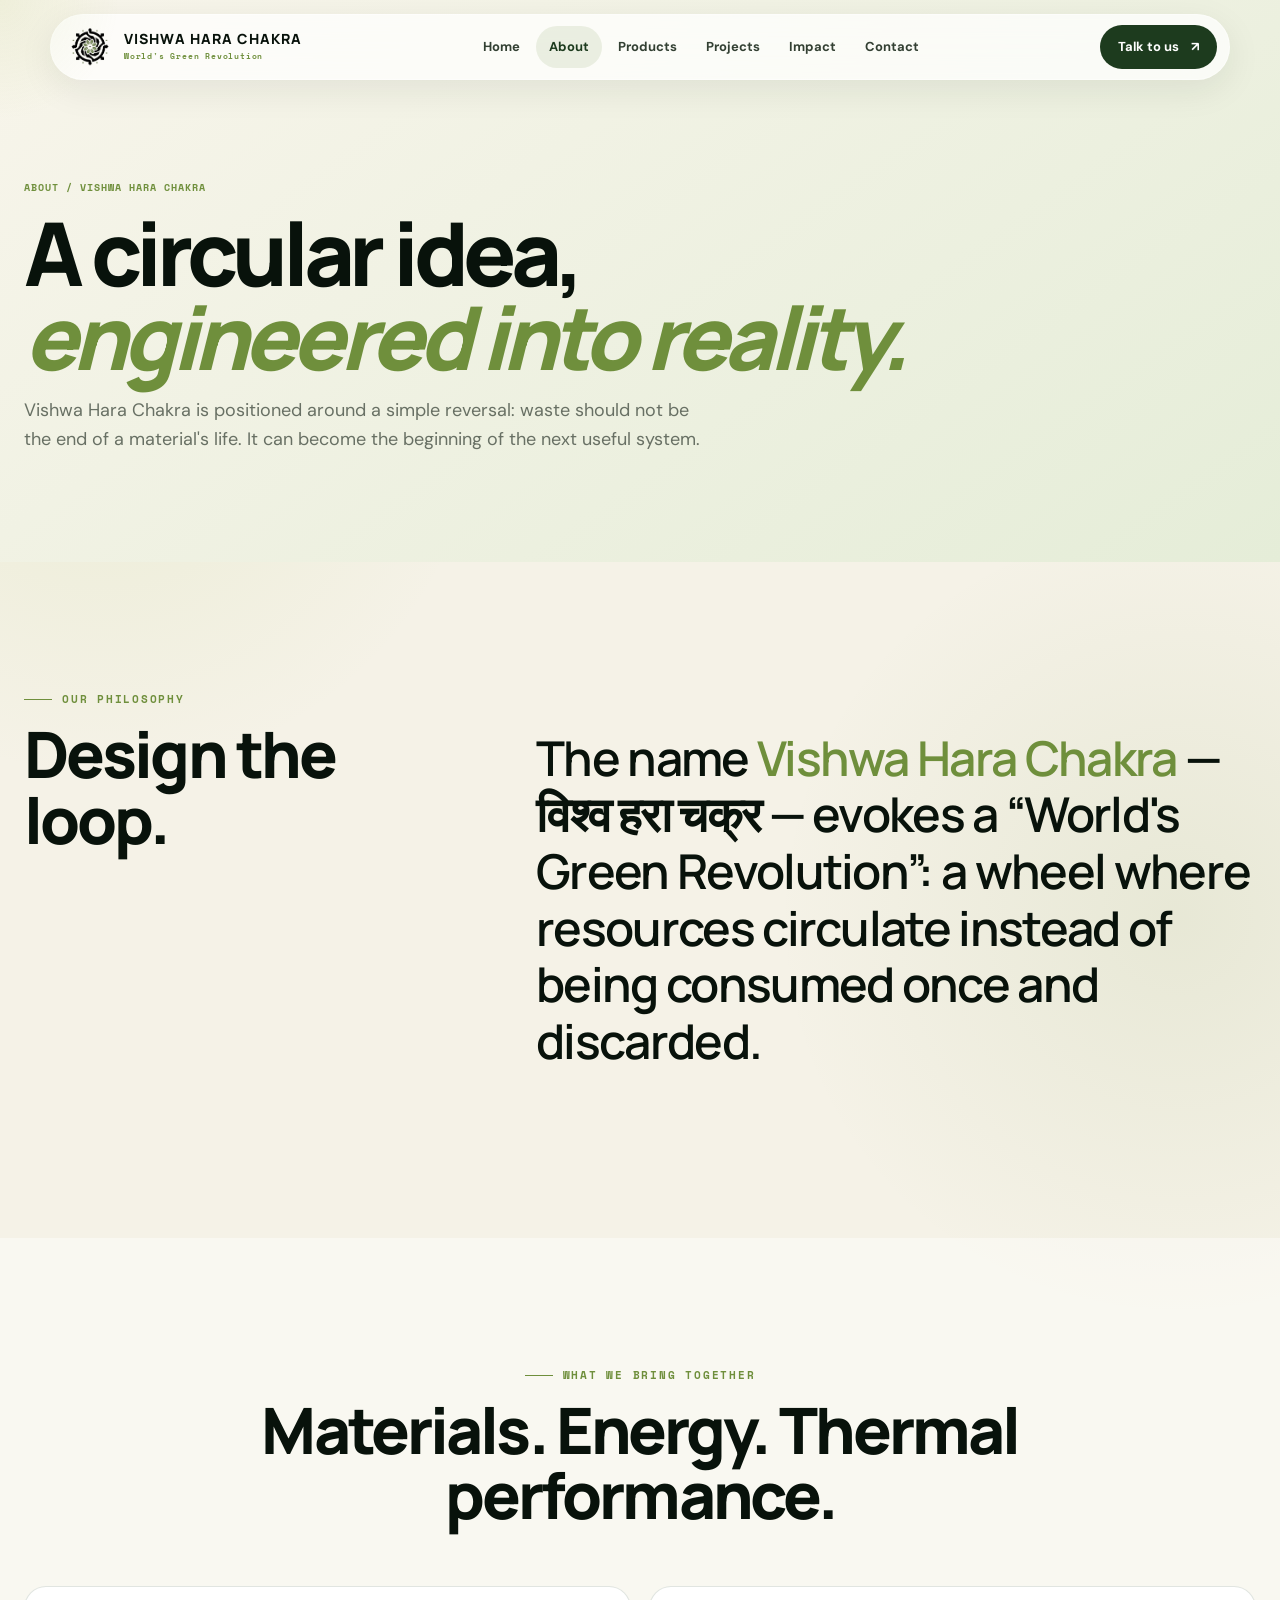
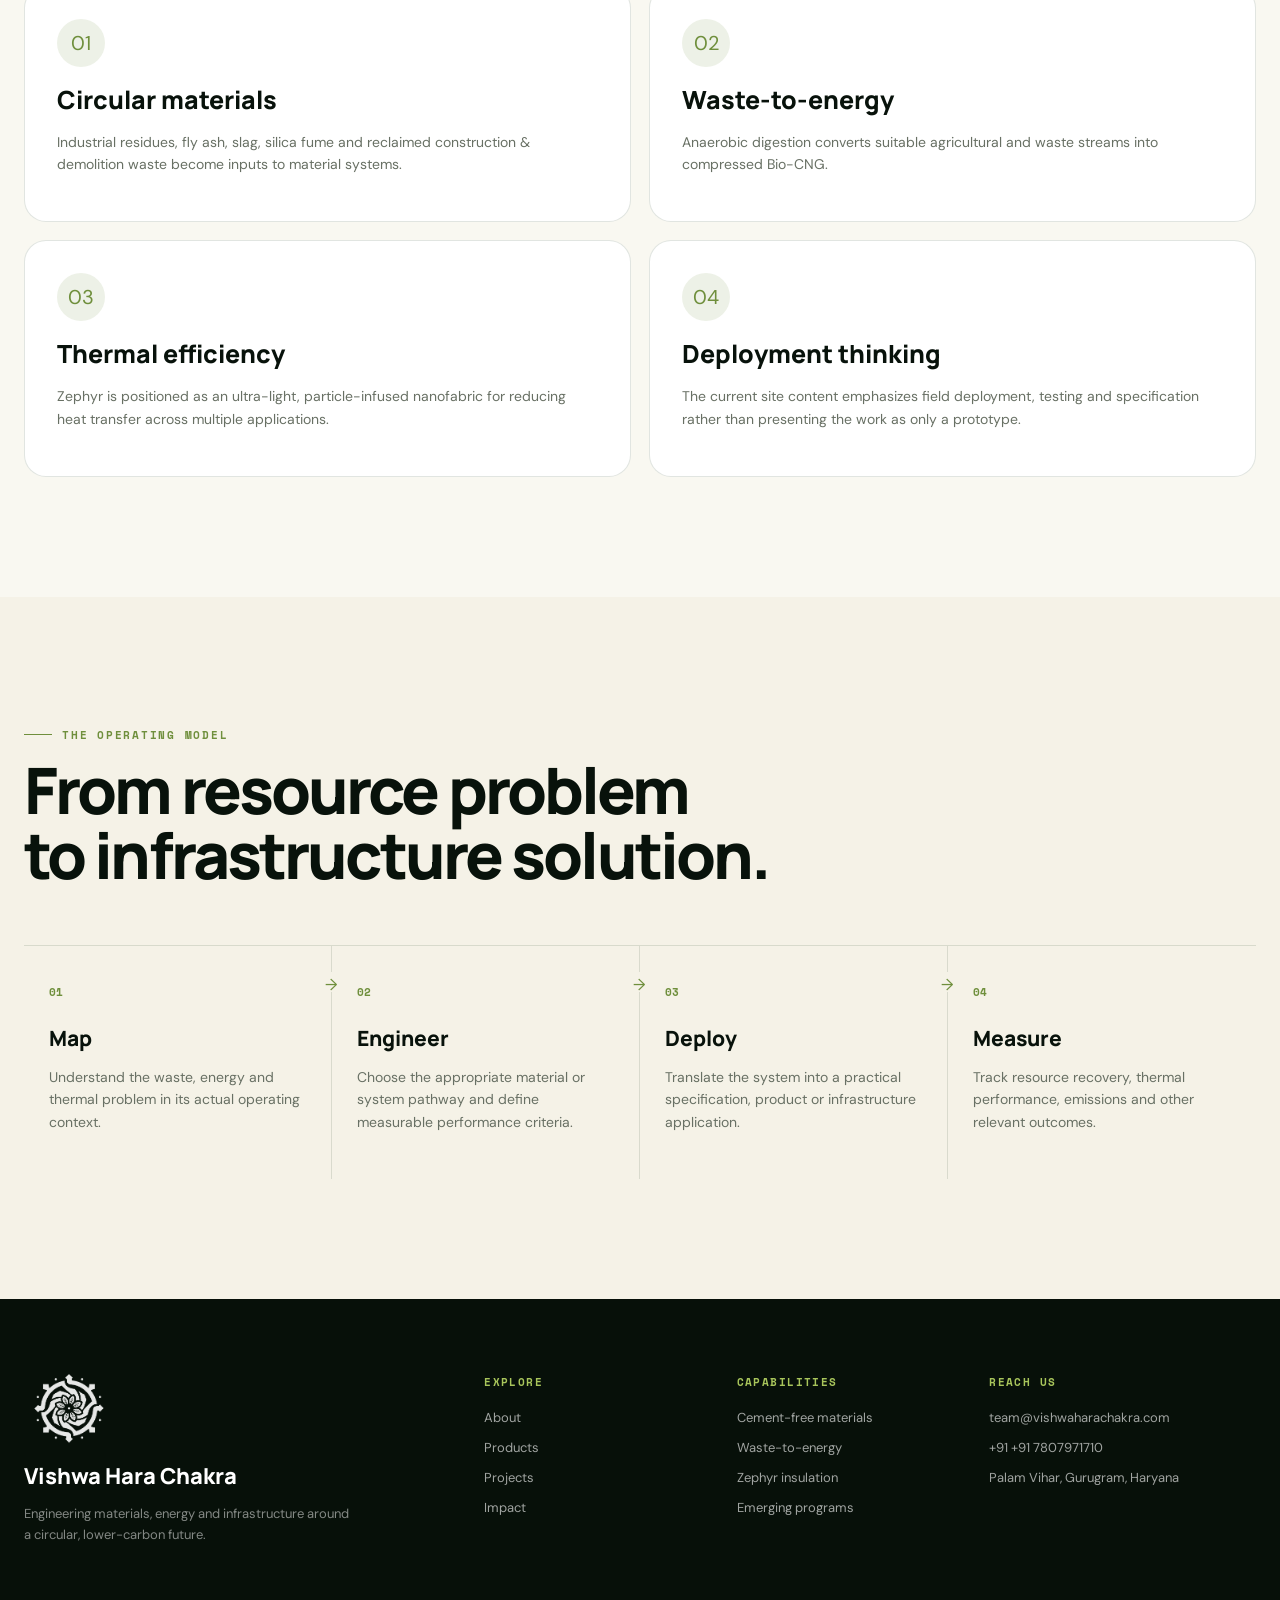
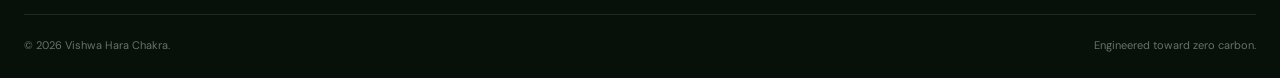
==== commit a065e2bf: "Change contact number in footer Updated contact phone number in the footer section." ====
--- a/about.html
+++ b/about.html
@@ -70,7 +70,7 @@
     </div>
     <div class="footer-col"><h4>Explore</h4><a href="about.html">About</a><a href="products.html">Products</a><a href="projects.html">Projects</a><a href="impact.html">Impact</a></div>
     <div class="footer-col"><h4>Capabilities</h4><a href="products.html#materials">Cement-free materials</a><a href="products.html#energy">Waste-to-energy</a><a href="products.html#insulation">Zephyr insulation</a><a href="products.html#pipeline">Emerging programs</a></div>
-    <div class="footer-col"><h4>Reach us</h4><a href="mailto:team@vishwaharachakra.com">team@vishwaharachakra.com</a><a href="tel:+919418019260">+91 94180 19260</a><span>Palam Vihar, Gurugram, Haryana</span></div>
+    <div class="footer-col"><h4>Reach us</h4><a href="mailto:team@vishwaharachakra.com">team@vishwaharachakra.com</a><a href="tel:+919418019260">+91 +91 7807971710</a><span>Palam Vihar, Gurugram, Haryana</span></div>
   </div>
   <div class="container footer-bottom"><span>© <span data-year></span> Vishwa Hara Chakra.</span><span>Engineered toward zero carbon.</span></div>
 </footer>
@@ -78,4 +78,4 @@
 <div class="toast">Thank you — your message is ready to be connected.</div>
 <script src="assets/script.js"></script>
 </body>
-</html>+</html>
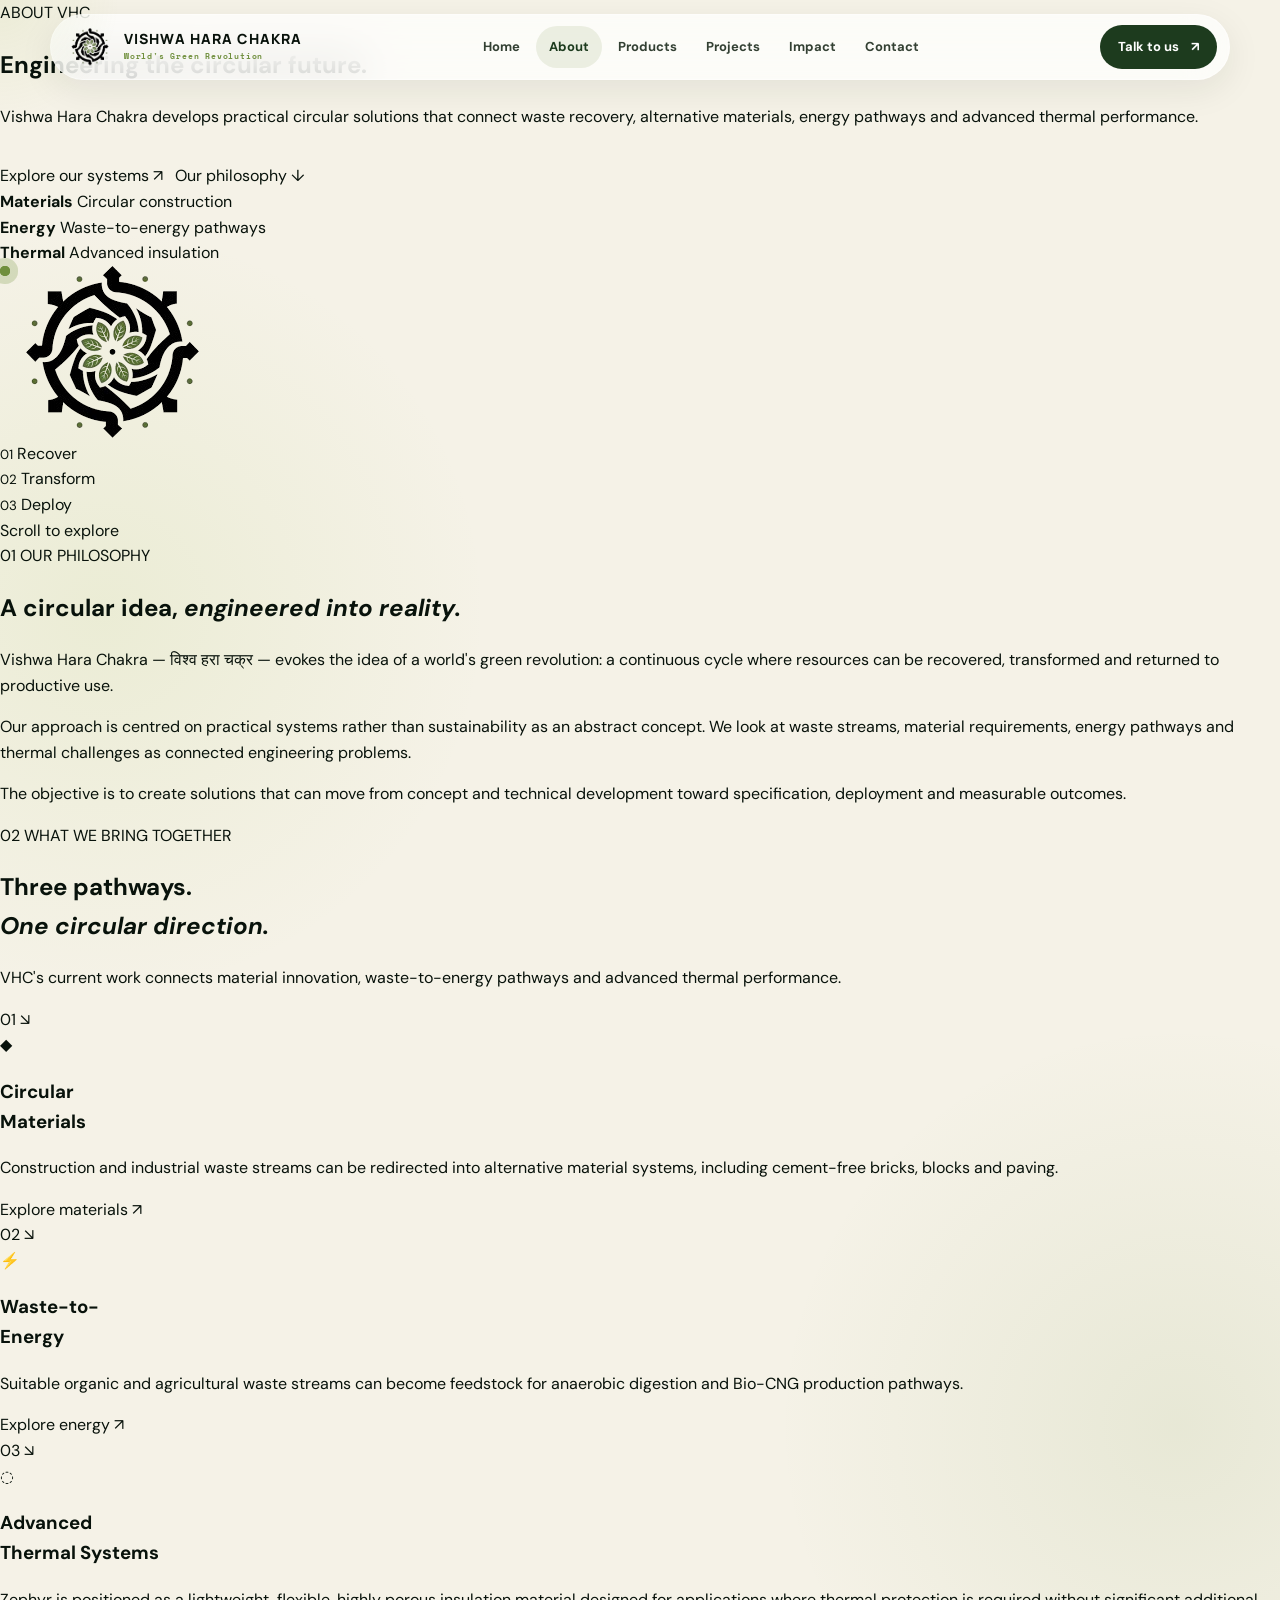
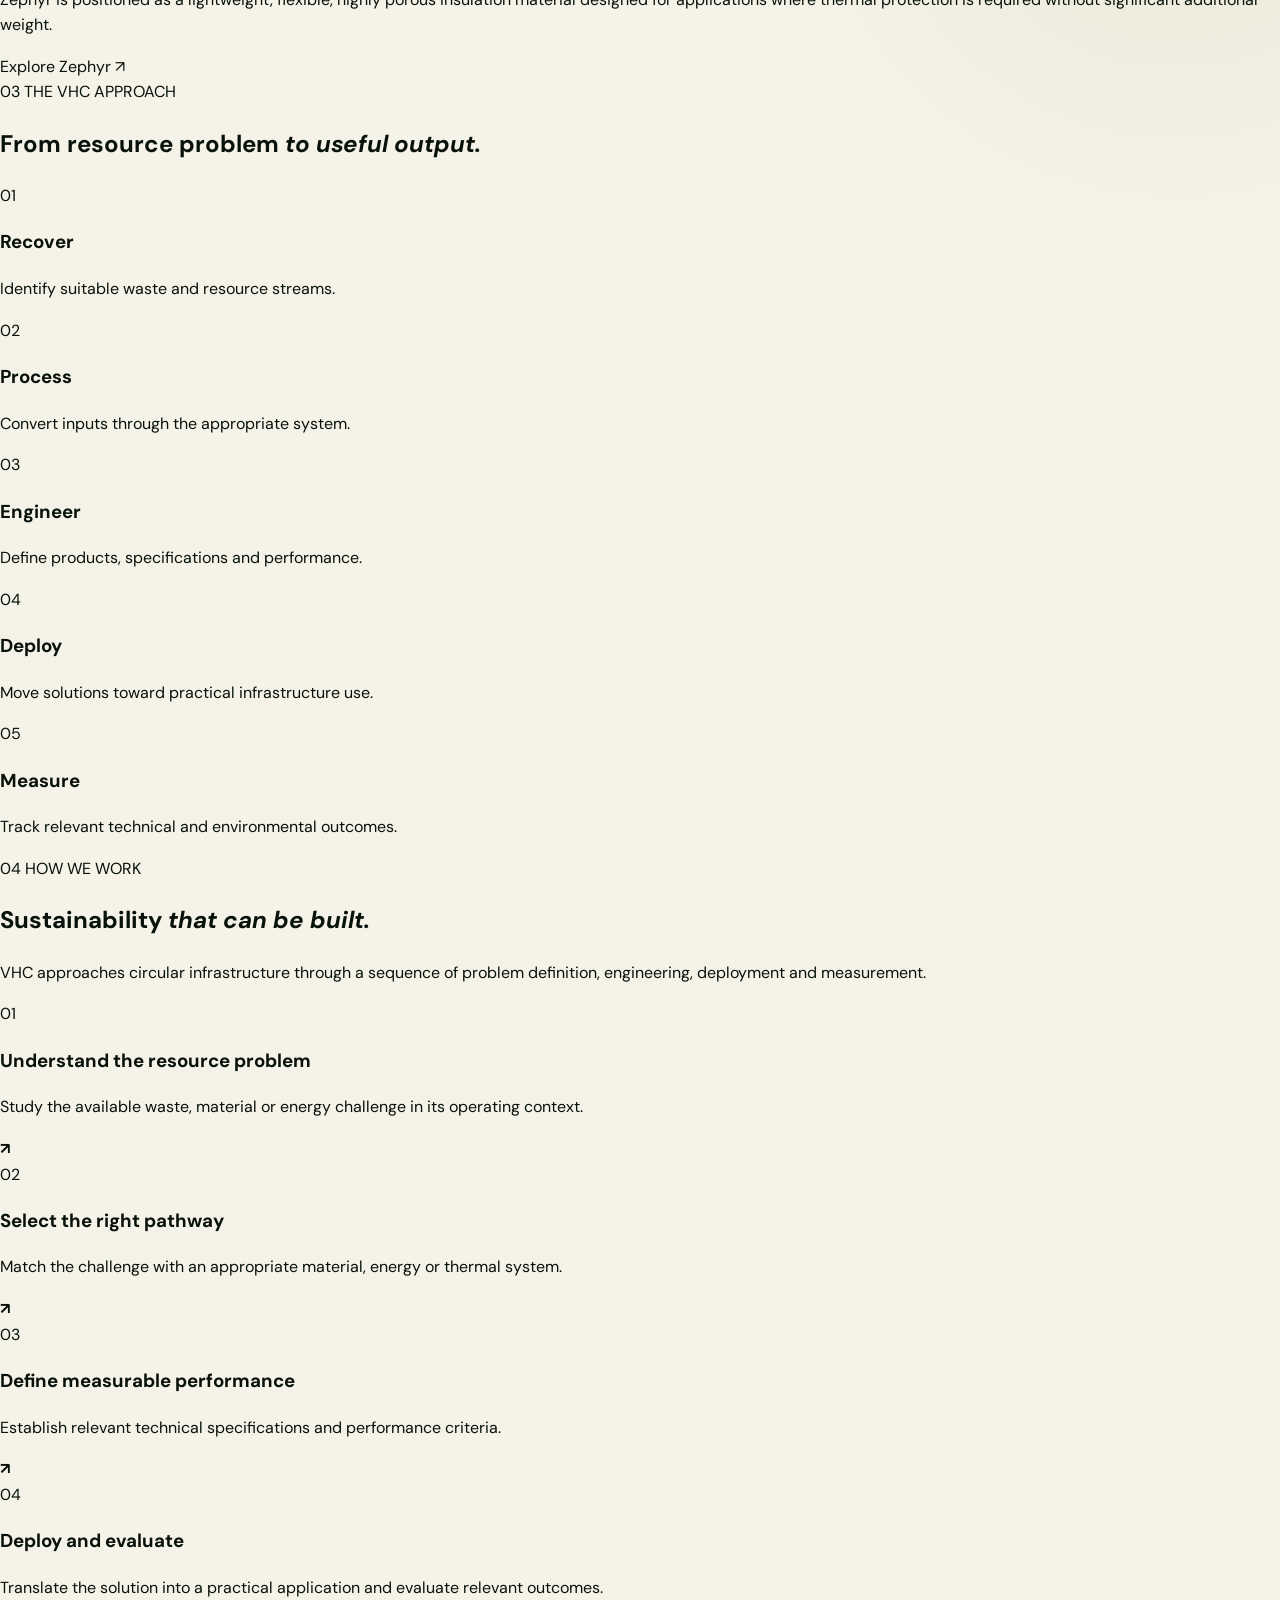
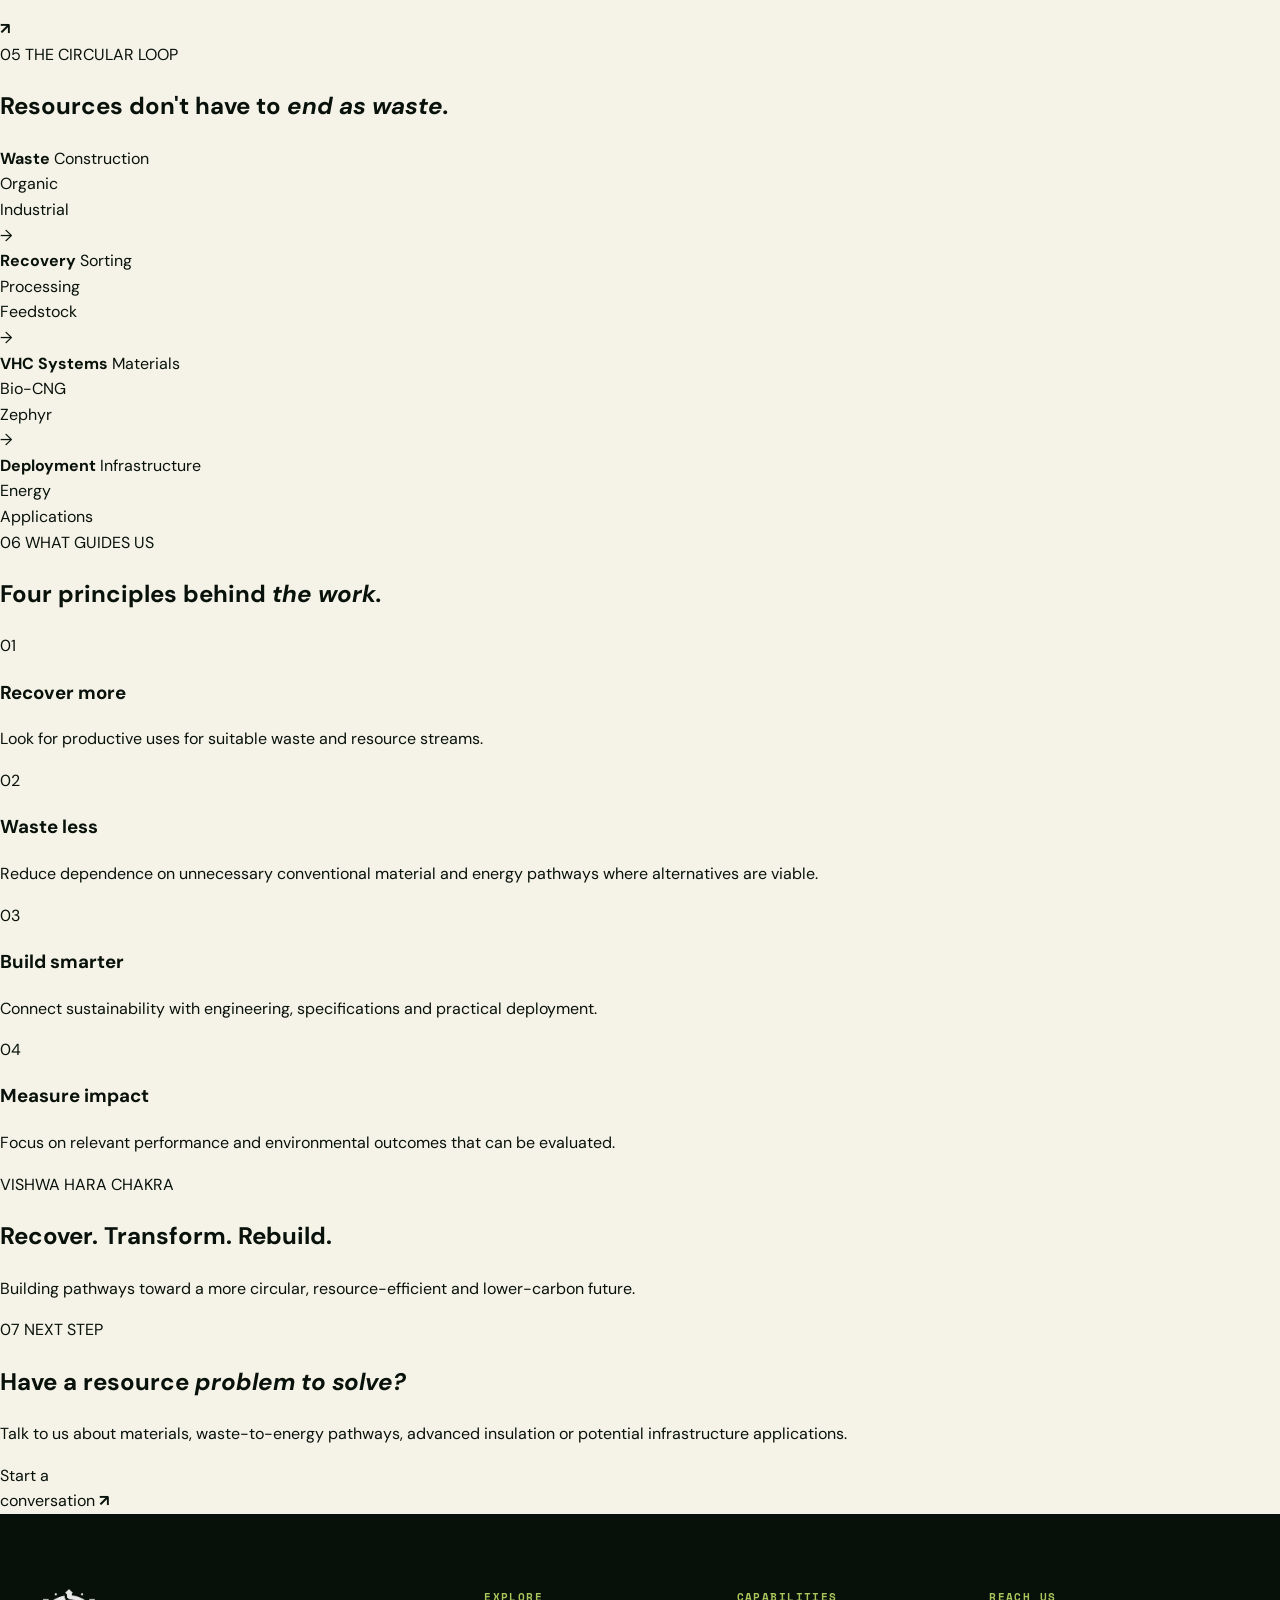
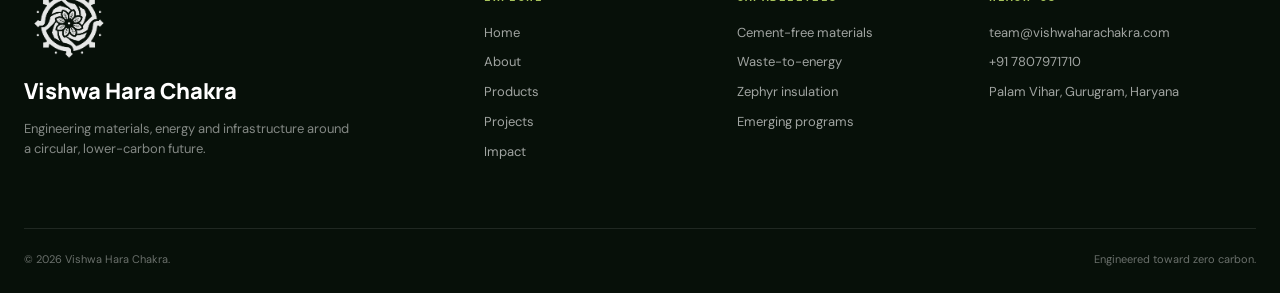
==== commit b7340543: "Update about.html" ====
--- a/about.html
+++ b/about.html
@@ -1,81 +1,1618 @@
 <!doctype html>
 <html lang="en">
+
 <head>
-<meta charset="utf-8">
-<meta name="viewport" content="width=device-width,initial-scale=1">
-<title>About | Vishwa Hara Chakra</title>
-<meta name="description" content="Vishwa Hara Chakra — circular engineering, low-carbon materials and waste-to-energy systems.">
-<link rel="icon" href="assets/logo.png">
-<link rel="stylesheet" href="assets/styles.css">
+
+  <meta charset="utf-8">
+
+  <meta
+    name="viewport"
+    content="width=device-width, initial-scale=1"
+  >
+
+  <title>About | Vishwa Hara Chakra</title>
+
+  <meta
+    name="description"
+    content="Learn about Vishwa Hara Chakra, our circular engineering philosophy, material systems, waste-to-energy pathways and advanced insulation solutions."
+  >
+
+  <link
+    rel="icon"
+    href="assets/logo.png"
+  >
+
+  <!-- Your existing global CSS -->
+  <link
+    rel="stylesheet"
+    href="./assets/about.css"
+  >
+
+  <!-- About page CSS -->
+  <link
+    rel="stylesheet"
+    href="./assets/styles.css"
+  >
+
 </head>
+
+
 <body>
-<div class="cursor-glow" aria-hidden="true"></div>
+
+<!-- =========================================================
+     CURSOR GLOW
+========================================================= -->
+
+<div
+  class="cursor-glow"
+  aria-hidden="true"
+></div>
+
+
+<!-- =========================================================
+     NAVIGATION
+========================================================= -->
+
 <header class="site-nav">
+
   <div class="nav-shell">
-    <a class="brand" href="index.html">
-      <img src="assets/logo.png" alt="Vishwa Hara Chakra logo">
-      <span class="brand-text"><strong>Vishwa Hara Chakra</strong><small>World's Green Revolution</small></span>
+
+    <a
+      class="brand"
+      href="index.html"
+    >
+
+      <img
+        src="assets/logo.png"
+        alt="Vishwa Hara Chakra logo"
+      >
+
+      <span class="brand-text">
+
+        <strong>Vishwa Hara Chakra</strong>
+
+        <small>
+          World's Green Revolution
+        </small>
+
+      </span>
+
     </a>
-    <nav class="nav-links"><a href="index.html" class="">Home</a><a href="about.html" class="active">About</a><a href="products.html" class="">Products</a><a href="projects.html" class="">Projects</a><a href="impact.html" class="">Impact</a><a href="contact.html" class="">Contact</a></nav>
+
+
+    <nav class="nav-links">
+
+      <a href="index.html">
+        Home
+      </a>
+
+      <a
+        href="about.html"
+        class="active"
+      >
+        About
+      </a>
+
+      <a href="products.html">
+        Products
+      </a>
+
+      <a href="projects.html">
+        Projects
+      </a>
+
+      <a href="impact.html">
+        Impact
+      </a>
+
+      <a href="contact.html">
+        Contact
+      </a>
+
+    </nav>
+
+
     <div class="nav-actions">
-      <a class="btn btn-primary btn-small" href="contact.html">Talk to us <span>↗</span></a>
-      <button class="menu-btn" aria-label="Open menu" aria-expanded="false"><i></i><i></i><i></i></button>
-    </div>
-    <div class="mobile-panel"><a href="index.html">Home</a><a href="about.html">About</a><a href="products.html">Products</a><a href="projects.html">Projects</a><a href="impact.html">Impact</a><a href="contact.html">Contact</a></div>
+
+      <a
+        class="btn btn-primary btn-small"
+        href="contact.html"
+      >
+
+        Talk to us
+
+        <span>↗</span>
+
+      </a>
+
+
+      <button
+        class="menu-btn"
+        aria-label="Open menu"
+        aria-expanded="false"
+      >
+
+        <i></i>
+        <i></i>
+        <i></i>
+
+      </button>
+
+    </div>
+
+
+    <div class="mobile-panel">
+
+      <a href="index.html">
+        Home
+      </a>
+
+      <a href="about.html">
+        About
+      </a>
+
+      <a href="products.html">
+        Products
+      </a>
+
+      <a href="projects.html">
+        Projects
+      </a>
+
+      <a href="impact.html">
+        Impact
+      </a>
+
+      <a href="contact.html">
+        Contact
+      </a>
+
+    </div>
+
   </div>
+
 </header>
-<main>
-<section class="page-hero">
-  <div class="container">
-    <div class="breadcrumb reveal">About / Vishwa Hara Chakra</div>
-    <h1 class="reveal">A circular idea,<br><em style="color:var(--leaf)">engineered into reality.</em></h1>
-    <p class="reveal">Vishwa Hara Chakra is positioned around a simple reversal: waste should not be the end of a material's life. It can become the beginning of the next useful system.</p>
+
+
+
+<main id="about-page">
+
+
+<!-- =========================================================
+     HERO
+========================================================= -->
+
+<section class="about-hero">
+
+  <div class="about-hero-grid">
+
+    <div class="about-hero-copy">
+
+      <div class="about-eyebrow reveal-about">
+
+        <span></span>
+
+        ABOUT VHC
+
+      </div>
+
+
+      <h1 class="reveal-about">
+
+        Engineering
+
+        <span>
+          the circular
+        </span>
+
+        future.
+
+      </h1>
+
+
+      <p class="about-hero-description reveal-about">
+
+        Vishwa Hara Chakra develops practical circular solutions
+        that connect waste recovery, alternative materials,
+        energy pathways and advanced thermal performance.
+
+      </p>
+
+
+      <div class="hero-actions reveal-about">
+
+        <a
+          href="products.html"
+          class="about-btn about-btn-primary"
+        >
+
+          Explore our systems
+
+          <span>↗</span>
+
+        </a>
+
+
+        <a
+          href="#philosophy"
+          class="about-btn about-btn-outline"
+        >
+
+          Our philosophy
+
+          <span>↓</span>
+
+        </a>
+
+      </div>
+
+
+      <div class="hero-meta reveal-about">
+
+        <div>
+
+          <strong>
+            Materials
+          </strong>
+
+          <span>
+            Circular construction
+          </span>
+
+        </div>
+
+
+        <div>
+
+          <strong>
+            Energy
+          </strong>
+
+          <span>
+            Waste-to-energy pathways
+          </span>
+
+        </div>
+
+
+        <div>
+
+          <strong>
+            Thermal
+          </strong>
+
+          <span>
+            Advanced insulation
+          </span>
+
+        </div>
+
+      </div>
+
+    </div>
+
+
+
+    <!-- CIRCULAR VISUAL -->
+
+    <div class="about-hero-visual reveal-about">
+
+      <div class="orbit orbit-one"></div>
+
+      <div class="orbit orbit-two"></div>
+
+      <div class="orbit orbit-three"></div>
+
+
+      <div class="orbit-dot dot-one"></div>
+
+      <div class="orbit-dot dot-two"></div>
+
+      <div class="orbit-dot dot-three"></div>
+
+
+      <div class="hero-logo-circle">
+
+        <img
+          src="assets/logo.png"
+          alt="Vishwa Hara Chakra"
+        >
+
+      </div>
+
+
+      <div class="floating-label label-one">
+
+        <small>
+          01
+        </small>
+
+        <span>
+          Recover
+        </span>
+
+      </div>
+
+
+      <div class="floating-label label-two">
+
+        <small>
+          02
+        </small>
+
+        <span>
+          Transform
+        </span>
+
+      </div>
+
+
+      <div class="floating-label label-three">
+
+        <small>
+          03
+        </small>
+
+        <span>
+          Deploy
+        </span>
+
+      </div>
+
+    </div>
+
   </div>
+
+
+  <div class="hero-scroll">
+
+    <span>
+      Scroll to explore
+    </span>
+
+    <div class="scroll-line"></div>
+
+  </div>
+
 </section>
-<section class="section">
-  <div class="container intro-panel">
-    <div class="section-head reveal"><div class="eyebrow">Our philosophy</div><h2>Design the loop.</h2></div>
-    <p class="intro-statement reveal">The name <em>Vishwa Hara Chakra</em> — विश्व हरा चक्र — evokes a “World's Green Revolution”: a wheel where resources circulate instead of being consumed once and discarded.</p>
+
+
+
+<!-- =========================================================
+     INTRO / COMPANY STATEMENT
+========================================================= -->
+
+<section
+  class="about-intro"
+  id="philosophy"
+>
+
+  <div class="about-container">
+
+    <div class="about-section-tag reveal-about">
+
+      <span>
+        01
+      </span>
+
+      OUR PHILOSOPHY
+
+    </div>
+
+
+    <div class="intro-layout">
+
+      <h2 class="reveal-about">
+
+        A circular idea,
+
+        <em>
+          engineered into reality.
+        </em>
+
+      </h2>
+
+
+      <div class="intro-copy reveal-about">
+
+        <p class="large-copy">
+
+          Vishwa Hara Chakra — विश्व हरा चक्र —
+          evokes the idea of a world's green revolution:
+          a continuous cycle where resources can be recovered,
+          transformed and returned to productive use.
+
+        </p>
+
+
+        <p>
+
+          Our approach is centred on practical systems rather
+          than sustainability as an abstract concept. We look
+          at waste streams, material requirements, energy
+          pathways and thermal challenges as connected
+          engineering problems.
+
+        </p>
+
+
+        <p>
+
+          The objective is to create solutions that can move
+          from concept and technical development toward
+          specification, deployment and measurable outcomes.
+
+        </p>
+
+      </div>
+
+    </div>
+
   </div>
+
 </section>
-<section class="section section-alt">
-  <div class="container">
-    <div class="section-head center reveal"><div class="eyebrow">What we bring together</div><h2>Materials. Energy. Thermal performance.</h2></div>
-    <div class="feature-grid">
-      <article class="feature-card reveal"><div class="icon-ring">01</div><h3>Circular materials</h3><p>Industrial residues, fly ash, slag, silica fume and reclaimed construction &amp; demolition waste become inputs to material systems.</p></article>
-      <article class="feature-card reveal"><div class="icon-ring">02</div><h3>Waste-to-energy</h3><p>Anaerobic digestion converts suitable agricultural and waste streams into compressed Bio-CNG.</p></article>
-      <article class="feature-card reveal"><div class="icon-ring">03</div><h3>Thermal efficiency</h3><p>Zephyr is positioned as an ultra-light, particle-infused nanofabric for reducing heat transfer across multiple applications.</p></article>
-      <article class="feature-card reveal"><div class="icon-ring">04</div><h3>Deployment thinking</h3><p>The current site content emphasizes field deployment, testing and specification rather than presenting the work as only a prototype.</p></article>
-    </div>
+
+
+
+<!-- =========================================================
+     CORE SYSTEMS
+========================================================= -->
+
+<section class="systems-section">
+
+  <div class="about-container">
+
+    <div class="systems-heading">
+
+      <div class="about-section-tag reveal-about">
+
+        <span>
+          02
+        </span>
+
+        WHAT WE BRING TOGETHER
+
+      </div>
+
+
+      <div class="systems-title reveal-about">
+
+        <h2>
+          Three pathways.
+          <br>
+
+          <em>
+            One circular direction.
+          </em>
+        </h2>
+
+        <p>
+
+          VHC's current work connects material innovation,
+          waste-to-energy pathways and advanced thermal
+          performance.
+
+        </p>
+
+      </div>
+
+    </div>
+
+
+
+    <div class="systems-grid">
+
+
+      <!-- MATERIALS -->
+
+      <article class="system-card reveal-about">
+
+        <div class="system-top">
+
+          <span class="system-number">
+            01
+          </span>
+
+          <span class="system-symbol">
+            ↘
+          </span>
+
+        </div>
+
+
+        <div class="system-icon">
+
+          <span>
+            ◆
+          </span>
+
+        </div>
+
+
+        <h3>
+          Circular
+          <br>
+          Materials
+        </h3>
+
+
+        <p>
+
+          Construction and industrial waste streams can be
+          redirected into alternative material systems,
+          including cement-free bricks, blocks and paving.
+
+        </p>
+
+
+        <a
+          href="products.html#materials"
+          class="system-link"
+        >
+
+          Explore materials
+
+          <span>↗</span>
+
+        </a>
+
+      </article>
+
+
+
+      <!-- ENERGY -->
+
+      <article class="system-card system-card-dark reveal-about">
+
+        <div class="system-top">
+
+          <span class="system-number">
+            02
+          </span>
+
+          <span class="system-symbol">
+            ↘
+          </span>
+
+        </div>
+
+
+        <div class="system-icon">
+
+          <span>
+            ⚡
+          </span>
+
+        </div>
+
+
+        <h3>
+
+          Waste-to-
+          <br>
+          Energy
+
+        </h3>
+
+
+        <p>
+
+          Suitable organic and agricultural waste streams can
+          become feedstock for anaerobic digestion and
+          Bio-CNG production pathways.
+
+        </p>
+
+
+        <a
+          href="products.html#energy"
+          class="system-link"
+        >
+
+          Explore energy
+
+          <span>↗</span>
+
+        </a>
+
+      </article>
+
+
+
+      <!-- ZEPHYR -->
+
+      <article class="system-card reveal-about">
+
+        <div class="system-top">
+
+          <span class="system-number">
+            03
+          </span>
+
+          <span class="system-symbol">
+            ↘
+          </span>
+
+        </div>
+
+
+        <div class="system-icon">
+
+          <span>
+            ◌
+          </span>
+
+        </div>
+
+
+        <h3>
+
+          Advanced
+          <br>
+          Thermal Systems
+
+        </h3>
+
+
+        <p>
+
+          Zephyr is positioned as a lightweight, flexible,
+          highly porous insulation material designed for
+          applications where thermal protection is required
+          without significant additional weight.
+
+        </p>
+
+
+        <a
+          href="products.html#insulation"
+          class="system-link"
+        >
+
+          Explore Zephyr
+
+          <span>↗</span>
+
+        </a>
+
+      </article>
+
+    </div>
+
   </div>
+
 </section>
-<section class="section">
-  <div class="container">
-    <div class="section-head reveal"><div class="eyebrow">The operating model</div><h2>From resource problem<br>to infrastructure solution.</h2></div>
-    <div class="process">
-      <div class="process-step reveal"><span class="process-num">01</span><h3>Map</h3><p>Understand the waste, energy and thermal problem in its actual operating context.</p></div>
-      <div class="process-step reveal"><span class="process-num">02</span><h3>Engineer</h3><p>Choose the appropriate material or system pathway and define measurable performance criteria.</p></div>
-      <div class="process-step reveal"><span class="process-num">03</span><h3>Deploy</h3><p>Translate the system into a practical specification, product or infrastructure application.</p></div>
-      <div class="process-step reveal"><span class="process-num">04</span><h3>Measure</h3><p>Track resource recovery, thermal performance, emissions and other relevant outcomes.</p></div>
-    </div>
+
+
+
+<!-- =========================================================
+     CIRCULAR FLOW
+========================================================= -->
+
+<section class="circular-flow-section">
+
+  <div class="about-container">
+
+    <div class="flow-header">
+
+      <div class="about-section-tag reveal-about">
+
+        <span>
+          03
+        </span>
+
+        THE VHC APPROACH
+
+      </div>
+
+
+      <h2 class="reveal-about">
+
+        From resource problem
+
+        <em>
+          to useful output.
+        </em>
+
+      </h2>
+
+    </div>
+
+
+
+    <div class="flow-visual reveal-about">
+
+
+      <div class="flow-line"></div>
+
+
+      <div class="flow-item">
+
+        <div class="flow-circle">
+          01
+        </div>
+
+        <h3>
+          Recover
+        </h3>
+
+        <p>
+          Identify suitable waste and resource streams.
+        </p>
+
+      </div>
+
+
+      <div class="flow-item">
+
+        <div class="flow-circle">
+          02
+        </div>
+
+        <h3>
+          Process
+        </h3>
+
+        <p>
+          Convert inputs through the appropriate system.
+        </p>
+
+      </div>
+
+
+      <div class="flow-item">
+
+        <div class="flow-circle">
+          03
+        </div>
+
+        <h3>
+          Engineer
+        </h3>
+
+        <p>
+          Define products, specifications and performance.
+        </p>
+
+      </div>
+
+
+      <div class="flow-item">
+
+        <div class="flow-circle">
+          04
+        </div>
+
+        <h3>
+          Deploy
+        </h3>
+
+        <p>
+          Move solutions toward practical infrastructure use.
+        </p>
+
+      </div>
+
+
+      <div class="flow-item">
+
+        <div class="flow-circle">
+          05
+        </div>
+
+        <h3>
+          Measure
+        </h3>
+
+        <p>
+          Track relevant technical and environmental outcomes.
+        </p>
+
+      </div>
+
+    </div>
+
   </div>
+
 </section>
+
+
+
+<!-- =========================================================
+     OPERATING MODEL
+========================================================= -->
+
+<section class="operating-section">
+
+  <div class="about-container">
+
+    <div class="operating-grid">
+
+
+      <div class="operating-heading">
+
+        <div class="about-section-tag reveal-about">
+
+          <span>
+            04
+          </span>
+
+          HOW WE WORK
+
+        </div>
+
+
+        <h2 class="reveal-about">
+
+          Sustainability
+
+          <em>
+            that can be built.
+          </em>
+
+        </h2>
+
+
+        <p class="reveal-about">
+
+          VHC approaches circular infrastructure through a
+          sequence of problem definition, engineering,
+          deployment and measurement.
+
+        </p>
+
+      </div>
+
+
+
+      <div class="operating-list">
+
+
+        <div class="operating-row reveal-about">
+
+          <span>
+            01
+          </span>
+
+          <div>
+
+            <h3>
+              Understand the resource problem
+            </h3>
+
+            <p>
+              Study the available waste, material or energy
+              challenge in its operating context.
+            </p>
+
+          </div>
+
+          <b>
+            ↗
+          </b>
+
+        </div>
+
+
+        <div class="operating-row reveal-about">
+
+          <span>
+            02
+          </span>
+
+          <div>
+
+            <h3>
+              Select the right pathway
+            </h3>
+
+            <p>
+              Match the challenge with an appropriate material,
+              energy or thermal system.
+            </p>
+
+          </div>
+
+          <b>
+            ↗
+          </b>
+
+        </div>
+
+
+        <div class="operating-row reveal-about">
+
+          <span>
+            03
+          </span>
+
+          <div>
+
+            <h3>
+              Define measurable performance
+            </h3>
+
+            <p>
+              Establish relevant technical specifications
+              and performance criteria.
+            </p>
+
+          </div>
+
+          <b>
+            ↗
+          </b>
+
+        </div>
+
+
+        <div class="operating-row reveal-about">
+
+          <span>
+            04
+          </span>
+
+          <div>
+
+            <h3>
+              Deploy and evaluate
+            </h3>
+
+            <p>
+              Translate the solution into a practical
+              application and evaluate relevant outcomes.
+            </p>
+
+          </div>
+
+          <b>
+            ↗
+          </b>
+
+        </div>
+
+      </div>
+
+    </div>
+
+  </div>
+
+</section>
+
+
+
+<!-- =========================================================
+     RESOURCE LOOP
+========================================================= -->
+
+<section class="resource-section">
+
+  <div class="about-container">
+
+    <div class="resource-header">
+
+      <div class="about-section-tag reveal-about">
+
+        <span>
+          05
+        </span>
+
+        THE CIRCULAR LOOP
+
+      </div>
+
+      <h2 class="reveal-about">
+
+        Resources don't have to
+
+        <em>
+          end as waste.
+        </em>
+
+      </h2>
+
+    </div>
+
+
+    <div class="resource-loop reveal-about">
+
+      <div class="resource-node">
+
+        <strong>
+          Waste
+        </strong>
+
+        <span>
+          Construction
+          <br>
+          Organic
+          <br>
+          Industrial
+        </span>
+
+      </div>
+
+
+      <div class="resource-arrow">
+        →
+      </div>
+
+
+      <div class="resource-node">
+
+        <strong>
+          Recovery
+        </strong>
+
+        <span>
+          Sorting
+          <br>
+          Processing
+          <br>
+          Feedstock
+        </span>
+
+      </div>
+
+
+      <div class="resource-arrow">
+        →
+      </div>
+
+
+      <div class="resource-node active">
+
+        <strong>
+          VHC Systems
+        </strong>
+
+        <span>
+          Materials
+          <br>
+          Bio-CNG
+          <br>
+          Zephyr
+        </span>
+
+      </div>
+
+
+      <div class="resource-arrow">
+        →
+      </div>
+
+
+      <div class="resource-node">
+
+        <strong>
+          Deployment
+        </strong>
+
+        <span>
+          Infrastructure
+          <br>
+          Energy
+          <br>
+          Applications
+        </span>
+
+      </div>
+
+    </div>
+
+  </div>
+
+</section>
+
+
+
+<!-- =========================================================
+     KEY PRINCIPLES
+========================================================= -->
+
+<section class="principles-section">
+
+  <div class="about-container">
+
+    <div class="principles-heading">
+
+      <div class="about-section-tag reveal-about">
+
+        <span>
+          06
+        </span>
+
+        WHAT GUIDES US
+
+      </div>
+
+
+      <h2 class="reveal-about">
+
+        Four principles behind
+
+        <em>
+          the work.
+        </em>
+
+      </h2>
+
+    </div>
+
+
+    <div class="principles-grid">
+
+
+      <article class="principle reveal-about">
+
+        <span>
+          01
+        </span>
+
+        <h3>
+          Recover more
+        </h3>
+
+        <p>
+          Look for productive uses for suitable waste and
+          resource streams.
+        </p>
+
+      </article>
+
+
+      <article class="principle reveal-about">
+
+        <span>
+          02
+        </span>
+
+        <h3>
+          Waste less
+        </h3>
+
+        <p>
+          Reduce dependence on unnecessary conventional
+          material and energy pathways where alternatives
+          are viable.
+        </p>
+
+      </article>
+
+
+      <article class="principle reveal-about">
+
+        <span>
+          03
+        </span>
+
+        <h3>
+          Build smarter
+        </h3>
+
+        <p>
+          Connect sustainability with engineering,
+          specifications and practical deployment.
+        </p>
+
+      </article>
+
+
+      <article class="principle reveal-about">
+
+        <span>
+          04
+        </span>
+
+        <h3>
+          Measure impact
+        </h3>
+
+        <p>
+          Focus on relevant performance and environmental
+          outcomes that can be evaluated.
+        </p>
+
+      </article>
+
+    </div>
+
+  </div>
+
+</section>
+
+
+
+<!-- =========================================================
+     BIG STATEMENT
+========================================================= -->
+
+<section class="about-statement">
+
+  <div class="statement-orb"></div>
+
+  <div class="about-container">
+
+    <div class="statement-inner reveal-about">
+
+      <span class="statement-kicker">
+        VISHWA HARA CHAKRA
+      </span>
+
+
+      <h2>
+
+        Recover.
+
+        <span>
+          Transform.
+        </span>
+
+        Rebuild.
+
+      </h2>
+
+
+      <p>
+
+        Building pathways toward a more circular,
+        resource-efficient and lower-carbon future.
+
+      </p>
+
+    </div>
+
+  </div>
+
+</section>
+
+
+
+<!-- =========================================================
+     CTA / CONTACT
+========================================================= -->
+
+<section class="about-contact">
+
+  <div class="about-container">
+
+    <div class="contact-panel reveal-about">
+
+      <div class="contact-copy">
+
+        <span class="about-section-tag">
+
+          <span>
+            07
+          </span>
+
+          NEXT STEP
+
+        </span>
+
+
+        <h2>
+
+          Have a resource
+
+          <em>
+            problem to solve?
+          </em>
+
+        </h2>
+
+
+        <p>
+
+          Talk to us about materials, waste-to-energy
+          pathways, advanced insulation or potential
+          infrastructure applications.
+
+        </p>
+
+      </div>
+
+
+      <div class="contact-action">
+
+        <a
+          href="contact.html"
+          class="contact-circle"
+        >
+
+          <span>
+            Start a
+            <br>
+            conversation
+          </span>
+
+          <strong>
+            ↗
+          </strong>
+
+        </a>
+
+      </div>
+
+    </div>
+
+  </div>
+
+</section>
+
+
 </main>
+
+
+
+<!-- =========================================================
+     FOOTER
+========================================================= -->
+
 <footer class="footer">
+
   <div class="container footer-grid">
+
+
     <div class="footer-brand">
-      <img src="assets/logo.png" alt="">
-      <h3>Vishwa Hara Chakra</h3>
-      <p>Engineering materials, energy and infrastructure around a circular, lower-carbon future.</p>
-    </div>
-    <div class="footer-col"><h4>Explore</h4><a href="about.html">About</a><a href="products.html">Products</a><a href="projects.html">Projects</a><a href="impact.html">Impact</a></div>
-    <div class="footer-col"><h4>Capabilities</h4><a href="products.html#materials">Cement-free materials</a><a href="products.html#energy">Waste-to-energy</a><a href="products.html#insulation">Zephyr insulation</a><a href="products.html#pipeline">Emerging programs</a></div>
-    <div class="footer-col"><h4>Reach us</h4><a href="mailto:team@vishwaharachakra.com">team@vishwaharachakra.com</a><a href="tel:+919418019260">+91 +91 7807971710</a><span>Palam Vihar, Gurugram, Haryana</span></div>
+
+      <img
+        src="assets/logo.png"
+        alt="Vishwa Hara Chakra"
+      >
+
+      <h3>
+        Vishwa Hara Chakra
+      </h3>
+
+      <p>
+
+        Engineering materials, energy and infrastructure
+        around a circular, lower-carbon future.
+
+      </p>
+
+    </div>
+
+
+    <div class="footer-col">
+
+      <h4>
+        Explore
+      </h4>
+
+      <a href="index.html">
+        Home
+      </a>
+
+      <a href="about.html">
+        About
+      </a>
+
+      <a href="products.html">
+        Products
+      </a>
+
+      <a href="projects.html">
+        Projects
+      </a>
+
+      <a href="impact.html">
+        Impact
+      </a>
+
+    </div>
+
+
+    <div class="footer-col">
+
+      <h4>
+        Capabilities
+      </h4>
+
+      <a href="products.html#materials">
+        Cement-free materials
+      </a>
+
+      <a href="products.html#energy">
+        Waste-to-energy
+      </a>
+
+      <a href="products.html#insulation">
+        Zephyr insulation
+      </a>
+
+      <a href="products.html#pipeline">
+        Emerging programs
+      </a>
+
+    </div>
+
+
+    <div class="footer-col">
+
+      <h4>
+        Reach us
+      </h4>
+
+      <a href="mailto:team@vishwaharachakra.com">
+        team@vishwaharachakra.com
+      </a>
+
+      <a href="tel:+917807971710">
+        +91 7807971710
+      </a>
+
+      <span>
+        Palam Vihar, Gurugram, Haryana
+      </span>
+
+    </div>
+
   </div>
-  <div class="container footer-bottom"><span>© <span data-year></span> Vishwa Hara Chakra.</span><span>Engineered toward zero carbon.</span></div>
+
+
+  <div class="container footer-bottom">
+
+    <span>
+
+      ©
+      <span data-year></span>
+      Vishwa Hara Chakra.
+
+    </span>
+
+    <span>
+      Engineered toward zero carbon.
+    </span>
+
+  </div>
+
 </footer>
-<button class="back-top" aria-label="Back to top">↑</button>
-<div class="toast">Thank you — your message is ready to be connected.</div>
+
+
+
+<!-- BACK TO TOP -->
+
+<button
+  class="back-top"
+  aria-label="Back to top"
+>
+  ↑
+</button>
+
+
+<div class="toast">
+  Thank you — your message is ready to be connected.
+</div>
+
+
 <script src="assets/script.js"></script>
+
+
+<!-- =========================================================
+     ABOUT PAGE ANIMATION SCRIPT
+========================================================= -->
+
+<script>
+
+document.addEventListener("DOMContentLoaded", () => {
+
+  /* -------------------------------------------
+     SCROLL REVEAL
+  ------------------------------------------- */
+
+  const revealElements =
+    document.querySelectorAll(".reveal-about");
+
+
+  const revealObserver =
+    new IntersectionObserver(
+
+      (entries, observer) => {
+
+        entries.forEach(entry => {
+
+          if (entry.isIntersecting) {
+
+            entry.target.classList.add("is-visible");
+
+            observer.unobserve(entry.target);
+
+          }
+
+        });
+
+      },
+
+      {
+        threshold: 0.12
+      }
+
+    );
+
+
+  revealElements.forEach(element => {
+
+    revealObserver.observe(element);
+
+  });
+
+
+
+  /* -------------------------------------------
+     HERO PARALLAX
+  ------------------------------------------- */
+
+  const heroVisual =
+    document.querySelector(".about-hero-visual");
+
+
+  if (heroVisual) {
+
+    window.addEventListener("mousemove", event => {
+
+      const x =
+        (event.clientX / window.innerWidth - 0.5) * 12;
+
+      const y =
+        (event.clientY / window.innerHeight - 0.5) * 12;
+
+
+      heroVisual.style.transform =
+        `translate3d(${x}px, ${y}px, 0)`;
+
+    });
+
+  }
+
+
+
+  /* -------------------------------------------
+     FLOW CIRCLE ACTIVE EFFECT
+  ------------------------------------------- */
+
+  const flowItems =
+    document.querySelectorAll(".flow-item");
+
+
+  flowItems.forEach((item, index) => {
+
+    item.addEventListener("mouseenter", () => {
+
+      flowItems.forEach(el => {
+
+        el.classList.remove("flow-active");
+
+      });
+
+      item.classList.add("flow-active");
+
+    });
+
+  });
+
+
+
+  /* -------------------------------------------
+     YEAR
+  ------------------------------------------- */
+
+  const year =
+    document.querySelector("[data-year]");
+
+
+  if (year) {
+
+    year.textContent =
+      new Date().getFullYear();
+
+  }
+
+});
+
+</script>
+
 </body>
+
 </html>
--- a/assets/styles.css
+++ b/assets/styles.css
@@ -1,303 +1,1507 @@
-
 @import url('https://fonts.googleapis.com/css2?family=DM+Sans:wght@400;500;600;700&family=Manrope:wght@400;500;600;700;800&family=Space+Mono:wght@400;700&display=swap');
 
-:root{
-  --ink:#08120b;
-  --ink-2:#102018;
-  --green:#1d3b1e;
-  --green-2:#315d2c;
-  --leaf:#6f8f3c;
-  --lime:#a8c55b;
-  --cream:#f5f2e7;
-  --paper:#fffdf7;
-  --muted:#687064;
-  --line:rgba(29,59,30,.13);
-  --glass:rgba(255,255,255,.62);
-  --shadow:0 25px 80px rgba(14,31,16,.13);
-  --radius:26px;
-  --max:1240px;
-  --ease:cubic-bezier(.22,.72,.22,1);
-}
-
-*{box-sizing:border-box}
-html{scroll-behavior:smooth}
-body{
-  margin:0;
-  color:var(--ink);
-  background:
-    radial-gradient(circle at 8% 12%,rgba(168,197,91,.13),transparent 24rem),
-    radial-gradient(circle at 92% 28%,rgba(111,143,60,.10),transparent 25rem),
-    var(--cream);
-  font-family:"DM Sans",sans-serif;
-  line-height:1.6;
-  overflow-x:hidden;
-  -webkit-font-smoothing:antialiased;
-}
-body::selection{background:var(--leaf);color:white}
-img{max-width:100%;display:block}
-a{color:inherit;text-decoration:none}
-button,input,textarea,select{font:inherit}
-.container{width:min(var(--max),calc(100% - 48px));margin:auto}
-.mono{font-family:"Space Mono",monospace}
-.eyebrow{
-  display:inline-flex;align-items:center;gap:10px;
-  color:var(--leaf);font:700 11px "Space Mono",monospace;
-  letter-spacing:.16em;text-transform:uppercase;
-}
-.eyebrow::before{content:"";width:28px;height:1px;background:currentColor}
-.section-head{max-width:760px;margin-bottom:58px}
-.section-head.center{margin-left:auto;margin-right:auto;text-align:center}
-.section-head h2{font:800 clamp(36px,5vw,70px)/1.02 "Manrope",sans-serif;letter-spacing:-.045em;margin:14px 0 18px}
-.section-head p{color:var(--muted);font-size:17px;max-width:650px}
-.section-head.center p{margin-inline:auto}
-
-.btn{
-  position:relative;display:inline-flex;align-items:center;justify-content:center;gap:12px;
-  min-height:52px;padding:0 22px;border-radius:999px;border:1px solid transparent;
-  font-weight:700;transition:.35s var(--ease);overflow:hidden;
-}
-.btn span{transition:.35s var(--ease)}
-.btn:hover{transform:translateY(-3px)}
-.btn:hover span{transform:translateX(4px)}
-.btn-primary{background:var(--green);color:#fff}
-.btn-primary:hover{background:var(--green-2);box-shadow:0 14px 35px rgba(29,59,30,.22)}
-.btn-light{background:#fff;color:var(--green);border-color:rgba(29,59,30,.12)}
-.btn-ghost{color:var(--green);border-color:rgba(29,59,30,.25)}
-.btn-ghost:hover{background:rgba(255,255,255,.7)}
-.btn-small{min-height:44px;padding:0 17px;font-size:13px}
-
-.progress{height:3px;background:rgba(29,59,30,.09);overflow:hidden}
-.progress span{display:block;height:100%;width:0;background:linear-gradient(90deg,var(--leaf),var(--lime));transition:width 1.2s var(--ease)}
-
-.site-nav{
-  position:fixed;top:0;left:0;right:0;z-index:1000;
-  padding:14px 0;transition:.45s var(--ease);
-}
-.site-nav.scrolled{padding:9px 0}
-.nav-shell{
-  width:min(1180px,calc(100% - 28px));margin:auto;
-  display:flex;align-items:center;justify-content:space-between;gap:20px;
-  padding:8px 12px 8px 15px;border:1px solid rgba(255,255,255,.42);
-  background:rgba(255,255,255,.72);backdrop-filter:blur(22px);-webkit-backdrop-filter:blur(22px);
-  border-radius:999px;box-shadow:0 10px 35px rgba(20,39,20,.08);
-}
-.brand{display:flex;align-items:center;gap:10px;min-width:max-content}
-.brand img{width:48px;height:48px;object-fit:contain}
-.brand-text strong{display:block;font:800 14px/1 "Manrope";letter-spacing:.08em;text-transform:uppercase}
-.brand-text small{display:block;margin-top:4px;color:var(--leaf);font:700 8px "Space Mono";letter-spacing:.1em}
-.nav-links{display:flex;align-items:center;gap:3px}
-.nav-links a{padding:11px 13px;border-radius:999px;font-size:13px;font-weight:700;color:#334033;transition:.25s}
-.nav-links a:hover,.nav-links a.active{background:rgba(111,143,60,.12);color:var(--green)}
-.nav-actions{display:flex;align-items:center;gap:8px}
-.menu-btn{display:none;width:44px;height:44px;border:0;background:var(--green);color:#fff;border-radius:50%}
-.menu-btn i{display:block;width:18px;height:2px;background:#fff;margin:4px auto;transition:.3s}
-.mobile-panel{display:none}
-
-.hero{
-  min-height:100svh;padding:170px 0 75px;position:relative;display:grid;align-items:center;
-  overflow:hidden;background:
-    radial-gradient(circle at 72% 25%,rgba(168,197,91,.18),transparent 26rem),
-    linear-gradient(145deg,#f8f5eb,#edf2df 55%,#f8f4e8);
-}
-.hero::before{
-  content:"";position:absolute;width:620px;height:620px;border:1px solid rgba(49,93,44,.13);
-  border-radius:50%;right:-150px;top:8%;box-shadow:0 0 0 70px rgba(111,143,60,.025),0 0 0 140px rgba(111,143,60,.02);
-}
-.hero::after{
-  content:"";position:absolute;width:12px;height:12px;background:var(--leaf);border-radius:50%;
-  right:25%;top:27%;box-shadow:0 0 0 12px rgba(111,143,60,.08),0 0 0 26px rgba(111,143,60,.04);
-}
-.hero-grid{position:relative;z-index:2;display:grid;grid-template-columns:1.1fr .9fr;gap:70px;align-items:center}
-.hero h1{font:800 clamp(48px,7vw,94px)/.96 "Manrope";letter-spacing:-.065em;margin:18px 0 25px;max-width:900px}
-.hero h1 em{font-style:normal;color:var(--leaf)}
-.hero-copy{font-size:19px;color:#526052;max-width:640px}
-.hero-actions{display:flex;gap:12px;flex-wrap:wrap;margin-top:34px}
-.hero-metrics{display:grid;grid-template-columns:repeat(3,1fr);gap:1px;margin-top:62px;background:var(--line);border:1px solid var(--line)}
-.hero-metric{padding:18px 17px;background:rgba(255,255,255,.42)}
-.hero-metric b{display:block;font:800 23px "Manrope";color:var(--green)}
-.hero-metric span{display:block;margin-top:4px;color:var(--muted);font-size:11px}
-.hero-orbit{min-height:520px;display:grid;place-items:center;position:relative}
-.orbit-core{
-  width:min(340px,70vw);aspect-ratio:1;border-radius:50%;display:grid;place-items:center;
-  background:radial-gradient(circle,#fff 0 35%,rgba(168,197,91,.18) 36% 48%,transparent 49%),
-             conic-gradient(from 10deg,rgba(111,143,60,.05),rgba(111,143,60,.42),rgba(168,197,91,.08),rgba(111,143,60,.05));
-  box-shadow:0 35px 90px rgba(44,76,42,.18),inset 0 0 0 1px rgba(49,93,44,.15);
-  position:relative;animation:float 6s ease-in-out infinite;
-}
-.orbit-core::before,.orbit-core::after{content:"";position:absolute;border-radius:50%;border:1px solid rgba(49,93,44,.2)}
-.orbit-core::before{inset:-42px;transform:rotate(20deg)}
-.orbit-core::after{inset:-86px;transform:rotate(-35deg)}
-.orbit-logo{width:175px;height:175px;object-fit:contain;filter:drop-shadow(0 14px 25px rgba(25,50,24,.18))}
-.orbit-dot{position:absolute;width:10px;height:10px;background:var(--leaf);border-radius:50%;box-shadow:0 0 0 8px rgba(111,143,60,.09)}
-.orbit-dot.one{top:7%;right:24%}.orbit-dot.two{bottom:18%;left:12%}.orbit-dot.three{top:50%;right:1%}
-.scroll-cue{position:absolute;bottom:25px;left:50%;transform:translateX(-50%);font:700 10px "Space Mono";letter-spacing:.15em;color:var(--muted)}
-
-.marquee{overflow:hidden;border-block:1px solid var(--line);background:rgba(255,255,255,.42)}
-.marquee-track{display:flex;width:max-content;animation:marquee 26s linear infinite}
-.marquee-item{display:flex;align-items:center;gap:14px;padding:22px 35px;font:800 13px "Manrope";letter-spacing:.12em;text-transform:uppercase;color:#53604f;white-space:nowrap}
-.marquee-item::before{content:"✦";color:var(--leaf)}
-
-.section{padding:120px 0}
-.section-alt{background:rgba(255,255,255,.4)}
-.intro-panel{display:grid;grid-template-columns:.75fr 1.25fr;gap:80px;align-items:start}
-.intro-statement{font:600 clamp(26px,4vw,48px)/1.18 "Manrope";letter-spacing:-.035em}
-.intro-statement em{font-style:normal;color:var(--leaf)}
-.kicker{font:700 11px "Space Mono";letter-spacing:.12em;color:var(--leaf);text-transform:uppercase}
-
-.products-grid{display:grid;grid-template-columns:repeat(3,1fr);gap:18px}
-.product-card{
-  position:relative;overflow:hidden;border:1px solid var(--line);border-radius:var(--radius);
-  background:rgba(255,255,255,.72);box-shadow:0 12px 45px rgba(20,39,20,.05);transition:.5s var(--ease);
-}
-.product-card:hover{transform:translateY(-10px);box-shadow:var(--shadow);border-color:rgba(111,143,60,.35)}
-.product-visual{height:330px;position:relative;display:grid;place-items:center;overflow:hidden;background:
-  radial-gradient(circle at 50% 35%,rgba(168,197,91,.38),transparent 30%),
-  linear-gradient(145deg,#eef2e1,#dfe8ce);
-}
-.product-visual::before{content:"";position:absolute;width:230px;height:230px;border-radius:50%;border:1px solid rgba(49,93,44,.22);box-shadow:0 0 0 40px rgba(49,93,44,.025),0 0 0 80px rgba(49,93,44,.018)}
-.product-visual::after{content:"";position:absolute;width:140%;height:1px;background:rgba(49,93,44,.14);transform:rotate(-23deg)}
-.product-shape{width:150px;height:100px;border-radius:12px;background:linear-gradient(145deg,#9aa28e,#596450);box-shadow:30px 30px 40px rgba(35,55,32,.18);transform:rotate(-10deg);position:relative}
-.product-shape::after{content:"";position:absolute;inset:14px;border:1px dashed rgba(255,255,255,.3);border-radius:6px}
-.product-shape.insulation{height:145px;width:90px;border-radius:50px 50px 12px 12px;background:linear-gradient(135deg,#d6ddc9,#8b9d72);transform:rotate(10deg)}
-.product-shape.energy{width:180px;height:90px;border-radius:50%;background:radial-gradient(circle at 50% 50%,#a8c55b 0 9%,#315d2c 10% 15%,#718f4b 16% 55%,#263d28 56%)}
-.product-body{padding:26px}
-.product-code{font:700 10px "Space Mono";letter-spacing:.12em;color:var(--leaf)}
-.product-body h3{font:800 25px/1.1 "Manrope";margin:9px 0}
-.product-body p{color:var(--muted);font-size:14px}
-.product-link{display:inline-flex;margin-top:16px;font-weight:800;font-size:13px;color:var(--green)}
-
-.process{display:grid;grid-template-columns:repeat(4,1fr);gap:0;border-top:1px solid var(--line)}
-.process-step{padding:32px 25px;border-right:1px solid var(--line);position:relative}
-.process-step:last-child{border-right:0}
-.process-num{font:700 11px "Space Mono";color:var(--leaf)}
-.process-step h3{font:800 21px "Manrope";margin:20px 0 10px}
-.process-step p{font-size:14px;color:var(--muted)}
-.process-step::after{content:"→";position:absolute;right:-10px;top:26px;width:20px;height:20px;display:grid;place-items:center;background:var(--cream);color:var(--leaf);z-index:2}
-.process-step:last-child::after{display:none}
-
-.project-grid{display:grid;grid-template-columns:1.2fr .8fr;gap:18px}
-.project-card{min-height:470px;border-radius:var(--radius);overflow:hidden;position:relative;background:var(--green);color:#fff;padding:34px;display:flex;flex-direction:column;justify-content:flex-end;isolation:isolate}
-.project-card.small{min-height:226px}
-.project-card::before{content:"";position:absolute;inset:0;background:
-  radial-gradient(circle at 70% 25%,rgba(168,197,91,.35),transparent 30%),
-  linear-gradient(140deg,#19391e,#47643a);z-index:-2}
-.project-card::after{content:"";position:absolute;inset:0;background:linear-gradient(180deg,transparent 25%,rgba(0,0,0,.45));z-index:-1}
-.project-stack{display:grid;gap:18px}
-.project-label{font:700 10px "Space Mono";letter-spacing:.14em;color:#b7cf76}
-.project-card h3{font:800 clamp(27px,3vw,45px)/1.05 "Manrope";margin:10px 0}
-.project-card p{max-width:590px;color:rgba(255,255,255,.75);font-size:14px}
-.project-card .project-gridline{position:absolute;inset:28px;border:1px solid rgba(255,255,255,.12);border-radius:18px;pointer-events:none}
-
-.client-section{background:var(--ink);color:#fff;position:relative;overflow:hidden}
-.client-section::before{content:"";position:absolute;width:600px;height:600px;border-radius:50%;right:-220px;top:-250px;border:1px solid rgba(168,197,91,.18);box-shadow:0 0 0 80px rgba(168,197,91,.025),0 0 0 160px rgba(168,197,91,.018)}
-.client-head{display:flex;justify-content:space-between;gap:40px;align-items:end;margin-bottom:55px}
-.client-head h2{font:800 clamp(35px,5vw,65px)/1 "Manrope";letter-spacing:-.045em;margin:12px 0}
-.client-head p{color:rgba(255,255,255,.58);max-width:450px}
-.client-rail{display:flex;gap:14px;overflow:hidden;mask-image:linear-gradient(90deg,transparent,#000 8%,#000 92%,transparent)}
-.client-track{display:flex;gap:14px;width:max-content;animation:marquee 24s linear infinite}
-.client-logo{
-  min-width:230px;height:125px;padding:25px;border:1px solid rgba(255,255,255,.12);
-  border-radius:20px;background:linear-gradient(145deg,rgba(255,255,255,.08),rgba(255,255,255,.025));
-  display:flex;align-items:center;justify-content:center;text-align:center;position:relative;overflow:hidden;
-}
-.client-logo::before{content:"";position:absolute;width:120px;height:120px;border-radius:50%;background:rgba(168,197,91,.06);top:-60px;right:-40px}
-.client-logo b{font:800 21px "Manrope";letter-spacing:.02em}
-.client-logo small{display:block;color:rgba(255,255,255,.5);font:700 9px "Space Mono";letter-spacing:.1em;margin-top:7px;text-transform:uppercase}
-
-.impact-grid{display:grid;grid-template-columns:1.2fr .8fr;gap:18px}
-.impact-card{background:rgba(255,255,255,.75);border:1px solid var(--line);border-radius:var(--radius);padding:30px;min-height:290px}
-.impact-card.dark{background:var(--green);color:#fff}
-.impact-number{font:800 clamp(48px,6vw,76px)/1 "Manrope";letter-spacing:-.06em;color:var(--leaf)}
-.impact-card.dark .impact-number{color:var(--lime)}
-.impact-card h3{font:800 23px "Manrope";margin:10px 0}
-.impact-card p{color:var(--muted);font-size:14px}
-.impact-card.dark p{color:rgba(255,255,255,.63)}
-.bars{display:grid;gap:17px;margin-top:24px}
-.bar-row label{display:flex;justify-content:space-between;font-size:12px;font-weight:700;margin-bottom:7px}
-.bar-row .progress{background:rgba(255,255,255,.13)}
-
-.team-grid{display:grid;grid-template-columns:repeat(4,1fr);gap:18px}
-.team-card{border:1px solid var(--line);background:rgba(255,255,255,.72);border-radius:22px;overflow:hidden;transition:.4s var(--ease)}
-.team-card:hover{transform:translateY(-8px);box-shadow:var(--shadow)}
-.team-photo{height:300px;background:linear-gradient(145deg,#dce6c9,#6f8f3c);display:grid;place-items:center;position:relative;overflow:hidden}
-.team-photo::after{content:"VHC";font:800 85px "Manrope";color:rgba(255,255,255,.18)}
-.team-info{padding:20px}.team-info h3{font:800 20px "Manrope";margin:0}.team-info p{color:var(--muted);font-size:12px;margin-top:4px}
-
-.contact-wrap{display:grid;grid-template-columns:.85fr 1.15fr;gap:20px}
-.contact-card{background:var(--green);color:#fff;border-radius:var(--radius);padding:44px;position:relative;overflow:hidden}
-.contact-card::after{content:"";position:absolute;width:330px;height:330px;border:1px solid rgba(168,197,91,.25);border-radius:50%;right:-160px;top:-100px}
-.contact-card h2{font:800 clamp(34px,5vw,60px)/1.02 "Manrope";letter-spacing:-.05em;margin:15px 0 20px}
-.contact-card p{color:rgba(255,255,255,.68);max-width:470px}
-.contact-meta{margin-top:45px;display:grid;gap:13px;font-size:14px}.contact-meta span{color:var(--lime);font:700 10px "Space Mono";display:block}
-.form-card{background:rgba(255,255,255,.72);border:1px solid var(--line);border-radius:var(--radius);padding:40px}
-.form-grid{display:grid;grid-template-columns:1fr 1fr;gap:16px}
-.field{display:grid;gap:7px}.field.full{grid-column:1/-1}
-.field label{font:700 10px "Space Mono";letter-spacing:.1em;text-transform:uppercase;color:var(--muted)}
-.field input,.field textarea,.field select{width:100%;border:1px solid var(--line);background:#fff;border-radius:13px;padding:14px 15px;outline:0;color:var(--ink);transition:.25s}
-.field textarea{min-height:140px;resize:vertical}
-.field input:focus,.field textarea:focus,.field select:focus{border-color:var(--leaf);box-shadow:0 0 0 4px rgba(111,143,60,.09)}
-
-.footer{background:#071009;color:#fff;padding:75px 0 24px}
-.footer-grid{display:grid;grid-template-columns:1.4fr .7fr .7fr .9fr;gap:45px}
-.footer-brand img{width:90px;filter:brightness(0) invert(1);opacity:.9}
-.footer-brand h3{font:800 22px "Manrope";margin:17px 0 9px}.footer-brand p{color:rgba(255,255,255,.5);max-width:330px;font-size:13px}
-.footer-col h4{font:700 11px "Space Mono";letter-spacing:.13em;color:var(--lime);text-transform:uppercase;margin:0 0 18px}
-.footer-col a,.footer-col span{display:block;color:rgba(255,255,255,.62);font-size:13px;margin:9px 0;transition:.2s}.footer-col a:hover{color:#fff;transform:translateX(3px)}
-.footer-bottom{display:flex;justify-content:space-between;gap:20px;border-top:1px solid rgba(255,255,255,.1);padding-top:22px;margin-top:55px;color:rgba(255,255,255,.4);font-size:11px}
-.page-hero{padding:180px 0 90px;background:linear-gradient(145deg,#f8f5eb,#e5edd8);position:relative;overflow:hidden}
-.page-hero h1{font:800 clamp(48px,7vw,88px)/.95 "Manrope";letter-spacing:-.06em;max-width:900px;margin:16px 0}
-.page-hero p{max-width:680px;color:var(--muted);font-size:18px}
-.breadcrumb{font:700 10px "Space Mono";color:var(--leaf);letter-spacing:.1em;text-transform:uppercase}
-.feature-grid{display:grid;grid-template-columns:repeat(2,1fr);gap:18px}
-.feature-card{padding:32px;background:#fff;border:1px solid var(--line);border-radius:22px}
-.feature-card h3{font:800 25px "Manrope";margin:15px 0 8px}.feature-card p{color:var(--muted);font-size:14px}
-.icon-ring{width:48px;height:48px;border-radius:50%;display:grid;place-items:center;background:rgba(111,143,60,.12);color:var(--leaf);font-size:20px}
-
-.reveal{opacity:0;transform:translateY(35px);transition:opacity .8s var(--ease),transform .8s var(--ease);transition-delay:calc(var(--delay,0) * 90ms)}
-.reveal.in{opacity:1;transform:none}
-.scale-in{opacity:0;transform:scale(.92);transition:.9s var(--ease)}.scale-in.in{opacity:1;transform:none}
-.cursor-glow{position:fixed;z-index:9999;width:260px;height:260px;border-radius:50%;pointer-events:none;background:radial-gradient(circle,rgba(168,197,91,.11),transparent 65%);transform:translate(-50%,-50%);mix-blend-mode:multiply}
-.back-top{position:fixed;right:22px;bottom:22px;width:46px;height:46px;border:1px solid var(--line);border-radius:50%;background:rgba(255,255,255,.82);backdrop-filter:blur(12px);z-index:900;opacity:0;pointer-events:none;transition:.3s;display:grid;place-items:center;color:var(--green)}
-.back-top.show{opacity:1;pointer-events:auto}
-.toast{position:fixed;left:50%;bottom:28px;transform:translate(-50%,20px);background:var(--green);color:#fff;padding:12px 18px;border-radius:999px;font-size:13px;opacity:0;pointer-events:none;transition:.3s;z-index:1200}.toast.show{opacity:1;transform:translate(-50%,0)}
-
-@keyframes float{50%{transform:translateY(-14px) rotate(1deg)}}
-@keyframes marquee{to{transform:translateX(-50%)}}
-
-@media(max-width:1050px){
-  .nav-links{display:none}.nav-actions .btn{display:none}.menu-btn{display:block}
-  .mobile-panel{position:absolute;top:72px;left:14px;right:14px;background:rgba(255,255,255,.94);backdrop-filter:blur(22px);border:1px solid var(--line);border-radius:22px;padding:10px;display:grid;opacity:0;transform:translateY(-10px);pointer-events:none;transition:.3s}
-  .mobile-panel.open{opacity:1;transform:none;pointer-events:auto}
-  .mobile-panel a{padding:14px 16px;border-radius:13px;font-weight:700}.mobile-panel a:hover{background:rgba(111,143,60,.1)}
-  .hero-grid,.intro-panel,.project-grid,.impact-grid,.contact-wrap{grid-template-columns:1fr}
-  .hero-orbit{min-height:430px;order:-1}
-  .products-grid{grid-template-columns:repeat(2,1fr)}
-  .team-grid{grid-template-columns:repeat(2,1fr)}
-  .process{grid-template-columns:repeat(2,1fr)}
-  .process-step:nth-child(2){border-right:0}.process-step:nth-child(-n+2){border-bottom:1px solid var(--line)}
-  .footer-grid{grid-template-columns:1fr 1fr}
-}
-@media(max-width:650px){
-  .container{width:min(var(--max),calc(100% - 30px))}
-  .section{padding:80px 0}.hero{padding-top:135px}
-  .hero h1{font-size:clamp(44px,14vw,68px)}
-  .hero-copy{font-size:16px}.hero-metrics{grid-template-columns:1fr}
-  .hero-metric{display:flex;align-items:center;justify-content:space-between;gap:15px}
-  .hero-orbit{min-height:350px}.orbit-logo{width:125px;height:125px}
-  .orbit-core{width:235px}.orbit-core::before{inset:-28px}.orbit-core::after{inset:-55px}
-  .products-grid,.team-grid,.feature-grid,.form-grid{grid-template-columns:1fr}
-  .field.full{grid-column:auto}
-  .product-visual{height:270px}
-  .process{grid-template-columns:1fr}.process-step{border-right:0!important;border-bottom:1px solid var(--line)!important}.process-step:last-child{border-bottom:0!important}
-  .process-step::after{display:none}
-  .client-head{display:block}.client-logo{min-width:195px;height:110px}
-  .footer-grid{grid-template-columns:1fr 1fr;gap:30px 20px}
-  .footer-brand{grid-column:1/-1}.footer-bottom{display:block}.footer-bottom span{display:block;margin-top:8px}
-  .contact-card,.form-card{padding:28px}
-  .page-hero{padding:145px 0 70px}
-}
-@media(prefers-reduced-motion:reduce){
-  *,*::before,*::after{animation:none!important;transition-duration:.01ms!important;scroll-behavior:auto!important}
+:root {
+    --ink: #08120b;
+    --ink-2: #102018;
+    --green: #1d3b1e;
+    --green-2: #315d2c;
+    --leaf: #6f8f3c;
+    --lime: #a8c55b;
+    --cream: #f5f2e7;
+    --paper: #fffdf7;
+    --muted: #687064;
+    --line: rgba(29, 59, 30, .13);
+    --glass: rgba(255, 255, 255, .62);
+    --shadow: 0 25px 80px rgba(14, 31, 16, .13);
+    --radius: 26px;
+    --max: 1240px;
+    --ease: cubic-bezier(.22, .72, .22, 1);
+}
+
+* {
+    box-sizing: border-box
+}
+
+html {
+    scroll-behavior: smooth
+}
+
+body {
+    margin: 0;
+    color: var(--ink);
+    background:
+        radial-gradient(circle at 8% 12%, rgba(168, 197, 91, .13), transparent 24rem),
+        radial-gradient(circle at 92% 28%, rgba(111, 143, 60, .10), transparent 25rem),
+        var(--cream);
+    font-family: "DM Sans", sans-serif;
+    line-height: 1.6;
+    overflow-x: hidden;
+    -webkit-font-smoothing: antialiased;
+}
+
+body::selection {
+    background: var(--leaf);
+    color: white
+}
+
+img {
+    max-width: 100%;
+    display: block
+}
+
+a {
+    color: inherit;
+    text-decoration: none
+}
+
+button,
+input,
+textarea,
+select {
+    font: inherit
+}
+
+.container {
+    width: min(var(--max), calc(100% - 48px));
+    margin: auto
+}
+
+.mono {
+    font-family: "Space Mono", monospace
+}
+
+.eyebrow {
+    display: inline-flex;
+    align-items: center;
+    gap: 10px;
+    color: var(--leaf);
+    font: 700 11px "Space Mono", monospace;
+    letter-spacing: .16em;
+    text-transform: uppercase;
+}
+
+.eyebrow::before {
+    content: "";
+    width: 28px;
+    height: 1px;
+    background: currentColor
+}
+
+.section-head {
+    max-width: 760px;
+    margin-bottom: 58px
+}
+
+.section-head.center {
+    margin-left: auto;
+    margin-right: auto;
+    text-align: center
+}
+
+.section-head h2 {
+    font: 800 clamp(36px, 5vw, 70px)/1.02 "Manrope", sans-serif;
+    letter-spacing: -.045em;
+    margin: 14px 0 18px
+}
+
+.section-head p {
+    color: var(--muted);
+    font-size: 17px;
+    max-width: 650px
+}
+
+.section-head.center p {
+    margin-inline: auto
+}
+
+.btn {
+    position: relative;
+    display: inline-flex;
+    align-items: center;
+    justify-content: center;
+    gap: 12px;
+    min-height: 52px;
+    padding: 0 22px;
+    border-radius: 999px;
+    border: 1px solid transparent;
+    font-weight: 700;
+    transition: .35s var(--ease);
+    overflow: hidden;
+}
+
+.btn span {
+    transition: .35s var(--ease)
+}
+
+.btn:hover {
+    transform: translateY(-3px)
+}
+
+.btn:hover span {
+    transform: translateX(4px)
+}
+
+.btn-primary {
+    background: var(--green);
+    color: #fff
+}
+
+.btn-primary:hover {
+    background: var(--green-2);
+    box-shadow: 0 14px 35px rgba(29, 59, 30, .22)
+}
+
+.btn-light {
+    background: #fff;
+    color: var(--green);
+    border-color: rgba(29, 59, 30, .12)
+}
+
+.btn-ghost {
+    color: var(--green);
+    border-color: rgba(29, 59, 30, .25)
+}
+
+.btn-ghost:hover {
+    background: rgba(255, 255, 255, .7)
+}
+
+.btn-small {
+    min-height: 44px;
+    padding: 0 17px;
+    font-size: 13px
+}
+
+.progress {
+    height: 3px;
+    background: rgba(29, 59, 30, .09);
+    overflow: hidden
+}
+
+.progress span {
+    display: block;
+    height: 100%;
+    width: 0;
+    background: linear-gradient(90deg, var(--leaf), var(--lime));
+    transition: width 1.2s var(--ease)
+}
+
+.site-nav {
+    position: fixed;
+    top: 0;
+    left: 0;
+    right: 0;
+    z-index: 1000;
+    padding: 14px 0;
+    transition: .45s var(--ease);
+}
+
+.site-nav.scrolled {
+    padding: 9px 0
+}
+
+.nav-shell {
+    width: min(1180px, calc(100% - 28px));
+    margin: auto;
+    display: flex;
+    align-items: center;
+    justify-content: space-between;
+    gap: 20px;
+    padding: 8px 12px 8px 15px;
+    border: 1px solid rgba(255, 255, 255, .42);
+    background: rgba(255, 255, 255, .72);
+    backdrop-filter: blur(22px);
+    -webkit-backdrop-filter: blur(22px);
+    border-radius: 999px;
+    box-shadow: 0 10px 35px rgba(20, 39, 20, .08);
+}
+
+.brand {
+    display: flex;
+    align-items: center;
+    gap: 10px;
+    min-width: max-content
+}
+
+.brand img {
+    width: 48px;
+    height: 48px;
+    object-fit: contain
+}
+
+.brand-text strong {
+    display: block;
+    font: 800 14px/1 "Manrope";
+    letter-spacing: .08em;
+    text-transform: uppercase
+}
+
+.brand-text small {
+    display: block;
+    margin-top: 4px;
+    color: var(--leaf);
+    font: 700 8px "Space Mono";
+    letter-spacing: .1em
+}
+
+.nav-links {
+    display: flex;
+    align-items: center;
+    gap: 3px
+}
+
+.nav-links a {
+    padding: 11px 13px;
+    border-radius: 999px;
+    font-size: 13px;
+    font-weight: 700;
+    color: #334033;
+    transition: .25s
+}
+
+.nav-links a:hover,
+.nav-links a.active {
+    background: rgba(111, 143, 60, .12);
+    color: var(--green)
+}
+
+.nav-actions {
+    display: flex;
+    align-items: center;
+    gap: 8px
+}
+
+.menu-btn {
+    display: none;
+    width: 44px;
+    height: 44px;
+    border: 0;
+    background: var(--green);
+    color: #fff;
+    border-radius: 50%
+}
+
+.menu-btn i {
+    display: block;
+    width: 18px;
+    height: 2px;
+    background: #fff;
+    margin: 4px auto;
+    transition: .3s
+}
+
+.mobile-panel {
+    display: none
+}
+
+.hero {
+    min-height: 100svh;
+    padding: 170px 0 75px;
+    position: relative;
+    display: grid;
+    align-items: center;
+    overflow: hidden;
+    background:
+        radial-gradient(circle at 72% 25%, rgba(168, 197, 91, .18), transparent 26rem),
+        linear-gradient(145deg, #f8f5eb, #edf2df 55%, #f8f4e8);
+}
+
+.hero::before {
+    content: "";
+    position: absolute;
+    width: 620px;
+    height: 620px;
+    border: 1px solid rgba(49, 93, 44, .13);
+    border-radius: 50%;
+    right: -150px;
+    top: 8%;
+    box-shadow: 0 0 0 70px rgba(111, 143, 60, .025), 0 0 0 140px rgba(111, 143, 60, .02);
+}
+
+.hero::after {
+    content: "";
+    position: absolute;
+    width: 12px;
+    height: 12px;
+    background: var(--leaf);
+    border-radius: 50%;
+    right: 25%;
+    top: 27%;
+    box-shadow: 0 0 0 12px rgba(111, 143, 60, .08), 0 0 0 26px rgba(111, 143, 60, .04);
+}
+
+.hero-grid {
+    position: relative;
+    z-index: 2;
+    display: grid;
+    grid-template-columns: 1.1fr .9fr;
+    gap: 70px;
+    align-items: center
+}
+
+.hero h1 {
+    font: 800 clamp(48px, 7vw, 94px)/.96 "Manrope";
+    letter-spacing: -.065em;
+    margin: 18px 0 25px;
+    max-width: 900px
+}
+
+.hero h1 em {
+    font-style: normal;
+    color: var(--leaf)
+}
+
+.hero-copy {
+    font-size: 19px;
+    color: #526052;
+    max-width: 640px
+}
+
+.hero-actions {
+    display: flex;
+    gap: 12px;
+    flex-wrap: wrap;
+    margin-top: 34px
+}
+
+.hero-metrics {
+    display: grid;
+    grid-template-columns: repeat(3, 1fr);
+    gap: 1px;
+    margin-top: 62px;
+    background: var(--line);
+    border: 1px solid var(--line)
+}
+
+.hero-metric {
+    padding: 18px 17px;
+    background: rgba(255, 255, 255, .42)
+}
+
+.hero-metric b {
+    display: block;
+    font: 800 23px "Manrope";
+    color: var(--green)
+}
+
+.hero-metric span {
+    display: block;
+    margin-top: 4px;
+    color: var(--muted);
+    font-size: 11px
+}
+
+.hero-orbit {
+    min-height: 520px;
+    display: grid;
+    place-items: center;
+    position: relative
+}
+
+.orbit-core {
+    width: min(340px, 70vw);
+    aspect-ratio: 1;
+    border-radius: 50%;
+    display: grid;
+    place-items: center;
+    background: radial-gradient(circle, #fff 0 35%, rgba(168, 197, 91, .18) 36% 48%, transparent 49%),
+        conic-gradient(from 10deg, rgba(111, 143, 60, .05), rgba(111, 143, 60, .42), rgba(168, 197, 91, .08), rgba(111, 143, 60, .05));
+    box-shadow: 0 35px 90px rgba(44, 76, 42, .18), inset 0 0 0 1px rgba(49, 93, 44, .15);
+    position: relative;
+    animation: float 6s ease-in-out infinite;
+}
+
+.orbit-core::before,
+.orbit-core::after {
+    content: "";
+    position: absolute;
+    border-radius: 50%;
+    border: 1px solid rgba(49, 93, 44, .2)
+}
+
+.orbit-core::before {
+    inset: -42px;
+    transform: rotate(20deg)
+}
+
+.orbit-core::after {
+    inset: -86px;
+    transform: rotate(-35deg)
+}
+
+.orbit-logo {
+    width: 175px;
+    height: 175px;
+    object-fit: contain;
+    filter: drop-shadow(0 14px 25px rgba(25, 50, 24, .18))
+}
+
+.orbit-dot {
+    position: absolute;
+    width: 10px;
+    height: 10px;
+    background: var(--leaf);
+    border-radius: 50%;
+    box-shadow: 0 0 0 8px rgba(111, 143, 60, .09)
+}
+
+.orbit-dot.one {
+    top: 7%;
+    right: 24%
+}
+
+.orbit-dot.two {
+    bottom: 18%;
+    left: 12%
+}
+
+.orbit-dot.three {
+    top: 50%;
+    right: 1%
+}
+
+.scroll-cue {
+    position: absolute;
+    bottom: 25px;
+    left: 50%;
+    transform: translateX(-50%);
+    font: 700 10px "Space Mono";
+    letter-spacing: .15em;
+    color: var(--muted)
+}
+
+.marquee {
+    overflow: hidden;
+    border-block: 1px solid var(--line);
+    background: rgba(255, 255, 255, .42)
+}
+
+.marquee-track {
+    display: flex;
+    width: max-content;
+    animation: marquee 26s linear infinite
+}
+
+.marquee-item {
+    display: flex;
+    align-items: center;
+    gap: 14px;
+    padding: 22px 35px;
+    font: 800 13px "Manrope";
+    letter-spacing: .12em;
+    text-transform: uppercase;
+    color: #53604f;
+    white-space: nowrap
+}
+
+.marquee-item::before {
+    content: "✦";
+    color: var(--leaf)
+}
+
+.section {
+    padding: 120px 0
+}
+
+.section-alt {
+    background: rgba(255, 255, 255, .4)
+}
+
+.intro-panel {
+    display: grid;
+    grid-template-columns: .75fr 1.25fr;
+    gap: 80px;
+    align-items: start
+}
+
+.intro-statement {
+    font: 600 clamp(26px, 4vw, 48px)/1.18 "Manrope";
+    letter-spacing: -.035em
+}
+
+.intro-statement em {
+    font-style: normal;
+    color: var(--leaf)
+}
+
+.kicker {
+    font: 700 11px "Space Mono";
+    letter-spacing: .12em;
+    color: var(--leaf);
+    text-transform: uppercase
+}
+
+.products-grid {
+    display: grid;
+    grid-template-columns: repeat(3, 1fr);
+    gap: 18px
+}
+
+.product-card {
+    position: relative;
+    overflow: hidden;
+    border: 1px solid var(--line);
+    border-radius: var(--radius);
+    background: rgba(255, 255, 255, .72);
+    box-shadow: 0 12px 45px rgba(20, 39, 20, .05);
+    transition: .5s var(--ease);
+}
+
+.product-card:hover {
+    transform: translateY(-10px);
+    box-shadow: var(--shadow);
+    border-color: rgba(111, 143, 60, .35)
+}
+
+.product-visual {
+    height: 330px;
+    position: relative;
+    display: grid;
+    place-items: center;
+    overflow: hidden;
+    background:
+        radial-gradient(circle at 50% 35%, rgba(168, 197, 91, .38), transparent 30%),
+        linear-gradient(145deg, #eef2e1, #dfe8ce);
+}
+
+.product-visual::before {
+    content: "";
+    position: absolute;
+    width: 230px;
+    height: 230px;
+    border-radius: 50%;
+    border: 1px solid rgba(49, 93, 44, .22);
+    box-shadow: 0 0 0 40px rgba(49, 93, 44, .025), 0 0 0 80px rgba(49, 93, 44, .018)
+}
+
+.product-visual::after {
+    content: "";
+    position: absolute;
+    width: 140%;
+    height: 1px;
+    background: rgba(49, 93, 44, .14);
+    transform: rotate(-23deg)
+}
+
+.product-shape {
+    width: 150px;
+    height: 100px;
+    border-radius: 12px;
+    background: linear-gradient(145deg, #9aa28e, #596450);
+    box-shadow: 30px 30px 40px rgba(35, 55, 32, .18);
+    transform: rotate(-10deg);
+    position: relative
+}
+
+.product-shape::after {
+    content: "";
+    position: absolute;
+    inset: 14px;
+    border: 1px dashed rgba(255, 255, 255, .3);
+    border-radius: 6px
+}
+
+.product-shape.insulation {
+    height: 145px;
+    width: 90px;
+    border-radius: 50px 50px 12px 12px;
+    background: linear-gradient(135deg, #d6ddc9, #8b9d72);
+    transform: rotate(10deg)
+}
+
+.product-shape.energy {
+    width: 180px;
+    height: 90px;
+    border-radius: 50%;
+    background: radial-gradient(circle at 50% 50%, #a8c55b 0 9%, #315d2c 10% 15%, #718f4b 16% 55%, #263d28 56%)
+}
+
+.product-body {
+    padding: 26px
+}
+
+.product-code {
+    font: 700 10px "Space Mono";
+    letter-spacing: .12em;
+    color: var(--leaf)
+}
+
+.product-body h3 {
+    font: 800 25px/1.1 "Manrope";
+    margin: 9px 0
+}
+
+.product-body p {
+    color: var(--muted);
+    font-size: 14px
+}
+
+.product-link {
+    display: inline-flex;
+    margin-top: 16px;
+    font-weight: 800;
+    font-size: 13px;
+    color: var(--green)
+}
+
+.process {
+    display: grid;
+    grid-template-columns: repeat(4, 1fr);
+    gap: 0;
+    border-top: 1px solid var(--line)
+}
+
+.process-step {
+    padding: 32px 25px;
+    border-right: 1px solid var(--line);
+    position: relative
+}
+
+.process-step:last-child {
+    border-right: 0
+}
+
+.process-num {
+    font: 700 11px "Space Mono";
+    color: var(--leaf)
+}
+
+.process-step h3 {
+    font: 800 21px "Manrope";
+    margin: 20px 0 10px
+}
+
+.process-step p {
+    font-size: 14px;
+    color: var(--muted)
+}
+
+.process-step::after {
+    content: "→";
+    position: absolute;
+    right: -10px;
+    top: 26px;
+    width: 20px;
+    height: 20px;
+    display: grid;
+    place-items: center;
+    background: var(--cream);
+    color: var(--leaf);
+    z-index: 2
+}
+
+.process-step:last-child::after {
+    display: none
+}
+
+.project-grid {
+    display: grid;
+    grid-template-columns: 1.2fr .8fr;
+    gap: 18px
+}
+
+.project-card {
+    min-height: 470px;
+    border-radius: var(--radius);
+    overflow: hidden;
+    position: relative;
+    background: var(--green);
+    color: #fff;
+    padding: 34px;
+    display: flex;
+    flex-direction: column;
+    justify-content: flex-end;
+    isolation: isolate
+}
+
+.project-card.small {
+    min-height: 226px
+}
+
+.project-card::before {
+    content: "";
+    position: absolute;
+    inset: 0;
+    background:
+        radial-gradient(circle at 70% 25%, rgba(168, 197, 91, .35), transparent 30%),
+        linear-gradient(140deg, #19391e, #47643a);
+    z-index: -2
+}
+
+.project-card::after {
+    content: "";
+    position: absolute;
+    inset: 0;
+    background: linear-gradient(180deg, transparent 25%, rgba(0, 0, 0, .45));
+    z-index: -1
+}
+
+.project-stack {
+    display: grid;
+    gap: 18px
+}
+
+.project-label {
+    font: 700 10px "Space Mono";
+    letter-spacing: .14em;
+    color: #b7cf76
+}
+
+.project-card h3 {
+    font: 800 clamp(27px, 3vw, 45px)/1.05 "Manrope";
+    margin: 10px 0
+}
+
+.project-card p {
+    max-width: 590px;
+    color: rgba(255, 255, 255, .75);
+    font-size: 14px
+}
+
+.project-card .project-gridline {
+    position: absolute;
+    inset: 28px;
+    border: 1px solid rgba(255, 255, 255, .12);
+    border-radius: 18px;
+    pointer-events: none
+}
+
+.client-section {
+    background: var(--ink);
+    color: #fff;
+    position: relative;
+    overflow: hidden
+}
+
+.client-section::before {
+    content: "";
+    position: absolute;
+    width: 600px;
+    height: 600px;
+    border-radius: 50%;
+    right: -220px;
+    top: -250px;
+    border: 1px solid rgba(168, 197, 91, .18);
+    box-shadow: 0 0 0 80px rgba(168, 197, 91, .025), 0 0 0 160px rgba(168, 197, 91, .018)
+}
+
+.client-head {
+    display: flex;
+    justify-content: space-between;
+    gap: 40px;
+    align-items: end;
+    margin-bottom: 55px
+}
+
+.client-head h2 {
+    font: 800 clamp(35px, 5vw, 65px)/1 "Manrope";
+    letter-spacing: -.045em;
+    margin: 12px 0
+}
+
+.client-head p {
+    color: rgba(255, 255, 255, .58);
+    max-width: 450px
+}
+
+.client-rail {
+    display: flex;
+    gap: 14px;
+    overflow: hidden;
+    mask-image: linear-gradient(90deg, transparent, #000 8%, #000 92%, transparent)
+}
+
+.client-track {
+    display: flex;
+    gap: 14px;
+    width: max-content;
+    animation: marquee 24s linear infinite
+}
+
+.client-logo {
+    min-width: 230px;
+    height: 125px;
+    padding: 25px;
+    border: 1px solid rgba(255, 255, 255, .12);
+    border-radius: 20px;
+    background: linear-gradient(145deg, rgba(255, 255, 255, .08), rgba(255, 255, 255, .025));
+    display: flex;
+    align-items: center;
+    justify-content: center;
+    text-align: center;
+    position: relative;
+    overflow: hidden;
+}
+
+.client-logo::before {
+    content: "";
+    position: absolute;
+    width: 120px;
+    height: 120px;
+    border-radius: 50%;
+    background: rgba(168, 197, 91, .06);
+    top: -60px;
+    right: -40px
+}
+
+.client-logo b {
+    font: 800 21px "Manrope";
+    letter-spacing: .02em
+}
+
+.client-logo small {
+    display: block;
+    color: rgba(255, 255, 255, .5);
+    font: 700 9px "Space Mono";
+    letter-spacing: .1em;
+    margin-top: 7px;
+    text-transform: uppercase
+}
+
+.impact-grid {
+    display: grid;
+    grid-template-columns: 1.2fr .8fr;
+    gap: 18px
+}
+
+.impact-card {
+    background: rgba(255, 255, 255, .75);
+    border: 1px solid var(--line);
+    border-radius: var(--radius);
+    padding: 30px;
+    min-height: 290px
+}
+
+.impact-card.dark {
+    background: var(--green);
+    color: #fff
+}
+
+.impact-number {
+    font: 800 clamp(48px, 6vw, 76px)/1 "Manrope";
+    letter-spacing: -.06em;
+    color: var(--leaf)
+}
+
+.impact-card.dark .impact-number {
+    color: var(--lime)
+}
+
+.impact-card h3 {
+    font: 800 23px "Manrope";
+    margin: 10px 0
+}
+
+.impact-card p {
+    color: var(--muted);
+    font-size: 14px
+}
+
+.impact-card.dark p {
+    color: rgba(255, 255, 255, .63)
+}
+
+.bars {
+    display: grid;
+    gap: 17px;
+    margin-top: 24px
+}
+
+.bar-row label {
+    display: flex;
+    justify-content: space-between;
+    font-size: 12px;
+    font-weight: 700;
+    margin-bottom: 7px
+}
+
+.bar-row .progress {
+    background: rgba(255, 255, 255, .13)
+}
+
+.team-grid {
+    display: grid;
+    grid-template-columns: repeat(4, 1fr);
+    gap: 18px
+}
+
+.team-card {
+    border: 1px solid var(--line);
+    background: rgba(255, 255, 255, .72);
+    border-radius: 22px;
+    overflow: hidden;
+    transition: .4s var(--ease)
+}
+
+.team-card:hover {
+    transform: translateY(-8px);
+    box-shadow: var(--shadow)
+}
+
+.team-photo {
+    height: 300px;
+    background: linear-gradient(145deg, #dce6c9, #6f8f3c);
+    display: grid;
+    place-items: center;
+    position: relative;
+    overflow: hidden
+}
+
+.team-photo::after {
+    content: "VHC";
+    font: 800 85px "Manrope";
+    color: rgba(255, 255, 255, .18)
+}
+
+.team-info {
+    padding: 20px
+}
+
+.team-info h3 {
+    font: 800 20px "Manrope";
+    margin: 0
+}
+
+.team-info p {
+    color: var(--muted);
+    font-size: 12px;
+    margin-top: 4px
+}
+
+.contact-wrap {
+    display: grid;
+    grid-template-columns: .85fr 1.15fr;
+    gap: 20px
+}
+
+.contact-card {
+    background: var(--green);
+    color: #fff;
+    border-radius: var(--radius);
+    padding: 44px;
+    position: relative;
+    overflow: hidden
+}
+
+.contact-card::after {
+    content: "";
+    position: absolute;
+    width: 330px;
+    height: 330px;
+    border: 1px solid rgba(168, 197, 91, .25);
+    border-radius: 50%;
+    right: -160px;
+    top: -100px
+}
+
+.contact-card h2 {
+    font: 800 clamp(34px, 5vw, 60px)/1.02 "Manrope";
+    letter-spacing: -.05em;
+    margin: 15px 0 20px
+}
+
+.contact-card p {
+    color: rgba(255, 255, 255, .68);
+    max-width: 470px
+}
+
+.contact-meta {
+    margin-top: 45px;
+    display: grid;
+    gap: 13px;
+    font-size: 14px
+}
+
+.contact-meta span {
+    color: var(--lime);
+    font: 700 10px "Space Mono";
+    display: block
+}
+
+.form-card {
+    background: rgba(255, 255, 255, .72);
+    border: 1px solid var(--line);
+    border-radius: var(--radius);
+    padding: 40px
+}
+
+.form-grid {
+    display: grid;
+    grid-template-columns: 1fr 1fr;
+    gap: 16px
+}
+
+.field {
+    display: grid;
+    gap: 7px
+}
+
+.field.full {
+    grid-column: 1/-1
+}
+
+.field label {
+    font: 700 10px "Space Mono";
+    letter-spacing: .1em;
+    text-transform: uppercase;
+    color: var(--muted)
+}
+
+.field input,
+.field textarea,
+.field select {
+    width: 100%;
+    border: 1px solid var(--line);
+    background: #fff;
+    border-radius: 13px;
+    padding: 14px 15px;
+    outline: 0;
+    color: var(--ink);
+    transition: .25s
+}
+
+.field textarea {
+    min-height: 140px;
+    resize: vertical
+}
+
+.field input:focus,
+.field textarea:focus,
+.field select:focus {
+    border-color: var(--leaf);
+    box-shadow: 0 0 0 4px rgba(111, 143, 60, .09)
+}
+
+.footer {
+    background: #071009;
+    color: #fff;
+    padding: 75px 0 24px
+}
+
+.footer-grid {
+    display: grid;
+    grid-template-columns: 1.4fr .7fr .7fr .9fr;
+    gap: 45px
+}
+
+.footer-brand img {
+    width: 90px;
+    filter: brightness(0) invert(1);
+    opacity: .9
+}
+
+.footer-brand h3 {
+    font: 800 22px "Manrope";
+    margin: 17px 0 9px
+}
+
+.footer-brand p {
+    color: rgba(255, 255, 255, .5);
+    max-width: 330px;
+    font-size: 13px
+}
+
+.footer-col h4 {
+    font: 700 11px "Space Mono";
+    letter-spacing: .13em;
+    color: var(--lime);
+    text-transform: uppercase;
+    margin: 0 0 18px
+}
+
+.footer-col a,
+.footer-col span {
+    display: block;
+    color: rgba(255, 255, 255, .62);
+    font-size: 13px;
+    margin: 9px 0;
+    transition: .2s
+}
+
+.footer-col a:hover {
+    color: #fff;
+    transform: translateX(3px)
+}
+
+.footer-bottom {
+    display: flex;
+    justify-content: space-between;
+    gap: 20px;
+    border-top: 1px solid rgba(255, 255, 255, .1);
+    padding-top: 22px;
+    margin-top: 55px;
+    color: rgba(255, 255, 255, .4);
+    font-size: 11px
+}
+
+.page-hero {
+    padding: 180px 0 90px;
+    background: linear-gradient(145deg, #f8f5eb, #e5edd8);
+    position: relative;
+    overflow: hidden
+}
+
+.page-hero h1 {
+    font: 800 clamp(48px, 7vw, 88px)/.95 "Manrope";
+    letter-spacing: -.06em;
+    max-width: 900px;
+    margin: 16px 0
+}
+
+.page-hero p {
+    max-width: 680px;
+    color: var(--muted);
+    font-size: 18px
+}
+
+.breadcrumb {
+    font: 700 10px "Space Mono";
+    color: var(--leaf);
+    letter-spacing: .1em;
+    text-transform: uppercase
+}
+
+.feature-grid {
+    display: grid;
+    grid-template-columns: repeat(2, 1fr);
+    gap: 18px
+}
+
+.feature-card {
+    padding: 32px;
+    background: #fff;
+    border: 1px solid var(--line);
+    border-radius: 22px
+}
+
+.feature-card h3 {
+    font: 800 25px "Manrope";
+    margin: 15px 0 8px
+}
+
+.feature-card p {
+    color: var(--muted);
+    font-size: 14px
+}
+
+.icon-ring {
+    width: 48px;
+    height: 48px;
+    border-radius: 50%;
+    display: grid;
+    place-items: center;
+    background: rgba(111, 143, 60, .12);
+    color: var(--leaf);
+    font-size: 20px
+}
+
+.reveal {
+    opacity: 0;
+    transform: translateY(35px);
+    transition: opacity .8s var(--ease), transform .8s var(--ease);
+    transition-delay: calc(var(--delay, 0) * 90ms)
+}
+
+.reveal.in {
+    opacity: 1;
+    transform: none
+}
+
+.scale-in {
+    opacity: 0;
+    transform: scale(.92);
+    transition: .9s var(--ease)
+}
+
+.scale-in.in {
+    opacity: 1;
+    transform: none
+}
+
+.cursor-glow {
+    position: fixed;
+    z-index: 9999;
+    width: 260px;
+    height: 260px;
+    border-radius: 50%;
+    pointer-events: none;
+    background: radial-gradient(circle, rgba(168, 197, 91, .11), transparent 65%);
+    transform: translate(-50%, -50%);
+    mix-blend-mode: multiply
+}
+
+.back-top {
+    position: fixed;
+    right: 22px;
+    bottom: 22px;
+    width: 46px;
+    height: 46px;
+    border: 1px solid var(--line);
+    border-radius: 50%;
+    background: rgba(255, 255, 255, .82);
+    backdrop-filter: blur(12px);
+    z-index: 900;
+    opacity: 0;
+    pointer-events: none;
+    transition: .3s;
+    display: grid;
+    place-items: center;
+    color: var(--green)
+}
+
+.back-top.show {
+    opacity: 1;
+    pointer-events: auto
+}
+
+.toast {
+    position: fixed;
+    left: 50%;
+    bottom: 28px;
+    transform: translate(-50%, 20px);
+    background: var(--green);
+    color: #fff;
+    padding: 12px 18px;
+    border-radius: 999px;
+    font-size: 13px;
+    opacity: 0;
+    pointer-events: none;
+    transition: .3s;
+    z-index: 1200
+}
+
+.toast.show {
+    opacity: 1;
+    transform: translate(-50%, 0)
+}
+
+@keyframes float {
+    50% {
+        transform: translateY(-14px) rotate(1deg)
+    }
+}
+
+@keyframes marquee {
+    to {
+        transform: translateX(-50%)
+    }
+}
+
+@media(max-width:1050px) {
+    .nav-links {
+        display: none
+    }
+
+    .nav-actions .btn {
+        display: none
+    }
+
+    .menu-btn {
+        display: block
+    }
+
+    .mobile-panel {
+        position: absolute;
+        top: 72px;
+        left: 14px;
+        right: 14px;
+        background: rgba(255, 255, 255, .94);
+        backdrop-filter: blur(22px);
+        border: 1px solid var(--line);
+        border-radius: 22px;
+        padding: 10px;
+        display: grid;
+        opacity: 0;
+        transform: translateY(-10px);
+        pointer-events: none;
+        transition: .3s
+    }
+
+    .mobile-panel.open {
+        opacity: 1;
+        transform: none;
+        pointer-events: auto
+    }
+
+    .mobile-panel a {
+        padding: 14px 16px;
+        border-radius: 13px;
+        font-weight: 700
+    }
+
+    .mobile-panel a:hover {
+        background: rgba(111, 143, 60, .1)
+    }
+
+    .hero-grid,
+    .intro-panel,
+    .project-grid,
+    .impact-grid,
+    .contact-wrap {
+        grid-template-columns: 1fr
+    }
+
+    .hero-orbit {
+        min-height: 430px;
+        order: -1
+    }
+
+    .products-grid {
+        grid-template-columns: repeat(2, 1fr)
+    }
+
+    .team-grid {
+        grid-template-columns: repeat(2, 1fr)
+    }
+
+    .process {
+        grid-template-columns: repeat(2, 1fr)
+    }
+
+    .process-step:nth-child(2) {
+        border-right: 0
+    }
+
+    .process-step:nth-child(-n+2) {
+        border-bottom: 1px solid var(--line)
+    }
+
+    .footer-grid {
+        grid-template-columns: 1fr 1fr
+    }
+}
+
+@media(max-width:650px) {
+    .container {
+        width: min(var(--max), calc(100% - 30px))
+    }
+
+    .section {
+        padding: 80px 0
+    }
+
+    .hero {
+        padding-top: 135px
+    }
+
+    .hero h1 {
+        font-size: clamp(44px, 14vw, 68px)
+    }
+
+    .hero-copy {
+        font-size: 16px
+    }
+
+    .hero-metrics {
+        grid-template-columns: 1fr
+    }
+
+    .hero-metric {
+        display: flex;
+        align-items: center;
+        justify-content: space-between;
+        gap: 15px
+    }
+
+    .hero-orbit {
+        min-height: 350px
+    }
+
+    .orbit-logo {
+        width: 125px;
+        height: 125px
+    }
+
+    .orbit-core {
+        width: 235px
+    }
+
+    .orbit-core::before {
+        inset: -28px
+    }
+
+    .orbit-core::after {
+        inset: -55px
+    }
+
+    .products-grid,
+    .team-grid,
+    .feature-grid,
+    .form-grid {
+        grid-template-columns: 1fr
+    }
+
+    .field.full {
+        grid-column: auto
+    }
+
+    .product-visual {
+        height: 270px
+    }
+
+    .process {
+        grid-template-columns: 1fr
+    }
+
+    .process-step {
+        border-right: 0 !important;
+        border-bottom: 1px solid var(--line) !important
+    }
+
+    .process-step:last-child {
+        border-bottom: 0 !important
+    }
+
+    .process-step::after {
+        display: none
+    }
+
+    .client-head {
+        display: block
+    }
+
+    .client-logo {
+        min-width: 195px;
+        height: 110px
+    }
+
+    .footer-grid {
+        grid-template-columns: 1fr 1fr;
+        gap: 30px 20px
+    }
+
+    .footer-brand {
+        grid-column: 1/-1
+    }
+
+    .footer-bottom {
+        display: block
+    }
+
+    .footer-bottom span {
+        display: block;
+        margin-top: 8px
+    }
+
+    .contact-card,
+    .form-card {
+        padding: 28px
+    }
+
+    .page-hero {
+        padding: 145px 0 70px
+    }
+}
+
+@media(prefers-reduced-motion:reduce) {
+
+    *,
+    *::before,
+    *::after {
+        animation: none !important;
+        transition-duration: .01ms !important;
+        scroll-behavior: auto !important
+    }
 }
 
 /* =====================================================
@@ -323,10 +1527,7 @@
 
     display: grid;
     grid-template-columns:
-        1fr auto
-        1fr auto
-        1fr auto
-        1fr;
+        1fr auto 1fr auto 1fr auto 1fr;
 
     align-items: center;
 
@@ -372,11 +1573,9 @@
 /* Green gradient number */
 
 .quick-stat-number .counter {
-    background: linear-gradient(
-        135deg,
-        var(--green),
-        var(--leaf)
-    );
+    background: linear-gradient(135deg,
+            var(--green),
+            var(--leaf));
 
     -webkit-background-clip: text;
     background-clip: text;
@@ -422,12 +1621,10 @@
     width: 1px;
     height: 42px;
 
-    background: linear-gradient(
-        to bottom,
-        transparent,
-        rgba(29, 59, 30, 0.18),
-        transparent
-    );
+    background: linear-gradient(to bottom,
+            transparent,
+            rgba(29, 59, 30, 0.18),
+            transparent);
 }
 
 
@@ -512,8 +1709,7 @@
 
         padding: 15px 10px;
 
-        border-bottom: 1px solid
-            rgba(29, 59, 30, 0.08);
+        border-bottom: 1px solid rgba(29, 59, 30, 0.08);
     }
 
     .quick-stat:nth-last-child(-n+2) {
@@ -554,21 +1750,15 @@
     padding: 120px 0 110px;
 
     background:
-        radial-gradient(
-            circle at 8% 15%,
+        radial-gradient(circle at 8% 15%,
             rgba(168, 197, 91, 0.16),
-            transparent 27%
-        ),
-        radial-gradient(
-            circle at 92% 80%,
+            transparent 27%),
+        radial-gradient(circle at 92% 80%,
             rgba(49, 103, 55, 0.10),
-            transparent 30%
-        ),
-        linear-gradient(
-            180deg,
+            transparent 30%),
+        linear-gradient(180deg,
             #ffffff 0%,
-            #f7faf3 100%
-        );
+            #f7faf3 100%);
 }
 
 
@@ -594,12 +1784,10 @@
     top: 30px;
     left: -260px;
 
-    border: 1px solid
-        rgba(93, 129, 50, .16);
+    border: 1px solid rgba(93, 129, 50, .16);
 
     box-shadow:
-        0 0 100px
-        rgba(168, 197, 91, .12);
+        0 0 100px rgba(168, 197, 91, .12);
 }
 
 
@@ -610,12 +1798,10 @@
     right: -310px;
     bottom: -160px;
 
-    border: 1px solid
-        rgba(49, 103, 55, .13);
+    border: 1px solid rgba(49, 103, 55, .13);
 
     box-shadow:
-        0 0 120px
-        rgba(49, 103, 55, .08);
+        0 0 120px rgba(49, 103, 55, .08);
 }
 
 
@@ -662,11 +1848,9 @@
     height: 1px;
 
     background:
-        linear-gradient(
-            90deg,
+        linear-gradient(90deg,
             var(--green),
-            var(--lime)
-        );
+            var(--lime));
 }
 
 
@@ -748,18 +1932,16 @@
     background:
         rgba(255, 255, 255, .78);
 
-    border: 1px solid
-        rgba(29, 59, 30, .10);
+    border: 1px solid rgba(29, 59, 30, .10);
 
     box-shadow:
-        0 12px 45px
-        rgba(28, 48, 30, .065);
+        0 12px 45px rgba(28, 48, 30, .065);
 
     backdrop-filter: blur(18px);
     -webkit-backdrop-filter: blur(18px);
 
     transition:
-        transform .55s cubic-bezier(.2,.8,.2,1),
+        transform .55s cubic-bezier(.2, .8, .2, 1),
         box-shadow .55s ease,
         border-color .4s ease;
 }
@@ -779,8 +1961,7 @@
         rgba(93, 129, 50, .30);
 
     box-shadow:
-        0 28px 70px
-        rgba(28, 48, 30, .14);
+        0 28px 70px rgba(28, 48, 30, .14);
 }
 
 
@@ -807,13 +1988,11 @@
     height: 2px;
 
     background:
-        linear-gradient(
-            90deg,
+        linear-gradient(90deg,
             transparent,
             var(--lime),
             var(--green),
-            transparent
-        );
+            transparent);
 
     opacity: .7;
 
@@ -845,11 +2024,9 @@
     overflow: hidden;
 
     background:
-        linear-gradient(
-            145deg,
+        linear-gradient(145deg,
             #dfead5,
-            #f5f8ef
-        );
+            #f5f8ef);
 }
 
 
@@ -864,20 +2041,17 @@
     object-position: center;
 
     transition:
-        transform 1s
-        cubic-bezier(.2,.8,.2,1),
+        transform 1s cubic-bezier(.2, .8, .2, 1),
         filter .7s ease;
 }
 
 
-.vh-team-card:hover
-.vh-team-image img {
+.vh-team-card:hover .vh-team-image img {
     transform:
         scale(1.08);
 
     filter:
-        saturate(1.08)
-        contrast(1.02);
+        saturate(1.08) contrast(1.02);
 }
 
 
@@ -891,12 +2065,10 @@
     inset: 0;
 
     background:
-        linear-gradient(
-            180deg,
+        linear-gradient(180deg,
             rgba(7, 30, 12, .02) 20%,
             rgba(7, 30, 12, .08) 50%,
-            rgba(7, 30, 12, .64) 100%
-        );
+            rgba(7, 30, 12, .64) 100%);
 
     pointer-events: none;
 
@@ -905,8 +2077,7 @@
 }
 
 
-.vh-team-card:hover
-.vh-team-image-overlay {
+.vh-team-card:hover .vh-team-image-overlay {
     opacity: .72;
 }
 
@@ -934,8 +2105,7 @@
     background:
         rgba(255, 255, 255, .88);
 
-    border: 1px solid
-        rgba(255, 255, 255, .65);
+    border: 1px solid rgba(255, 255, 255, .65);
 
     backdrop-filter: blur(15px);
     -webkit-backdrop-filter: blur(15px);
@@ -951,19 +2121,16 @@
     color: var(--green);
 
     box-shadow:
-        0 8px 25px
-        rgba(0,0,0,.10);
+        0 8px 25px rgba(0, 0, 0, .10);
 
     transition:
         transform .4s ease;
 }
 
 
-.vh-team-card:hover
-.vh-team-number {
+.vh-team-card:hover .vh-team-number {
     transform:
-        rotate(8deg)
-        scale(1.05);
+        rotate(8deg) scale(1.05);
 }
 
 
@@ -994,8 +2161,7 @@
     background:
         rgba(255, 255, 255, .88);
 
-    border: 1px solid
-        rgba(255, 255, 255, .7);
+    border: 1px solid rgba(255, 255, 255, .7);
 
     backdrop-filter: blur(15px);
     -webkit-backdrop-filter: blur(15px);
@@ -1023,8 +2189,7 @@
 }
 
 
-.vh-team-card:hover
-.vh-team-social {
+.vh-team-card:hover .vh-team-social {
     opacity: 1;
 
     transform:
@@ -1117,8 +2282,7 @@
 
     border-radius: 50%;
 
-    border: 1px solid
-        rgba(29, 59, 30, .12);
+    border: 1px solid rgba(29, 59, 30, .12);
 
     background:
         rgba(255, 255, 255, .55);
@@ -1128,14 +2292,13 @@
     font-size: 16px;
 
     transition:
-        transform .45s cubic-bezier(.2,.8,.2,1),
+        transform .45s cubic-bezier(.2, .8, .2, 1),
         background .3s ease,
         color .3s ease;
 }
 
 
-.vh-team-card:hover
-.vh-team-arrow {
+.vh-team-card:hover .vh-team-arrow {
     transform:
         rotate(45deg);
 
@@ -1172,12 +2335,10 @@
     height: 1px;
 
     background:
-        linear-gradient(
-            90deg,
+        linear-gradient(90deg,
             transparent,
             rgba(29, 59, 30, .16),
-            transparent
-        );
+            transparent);
 }
 
 
@@ -1227,8 +2388,7 @@
 
     transition:
         opacity .8s ease,
-        transform .8s
-        cubic-bezier(.2,.8,.2,1);
+        transform .8s cubic-bezier(.2, .8, .2, 1);
 }
 
 
@@ -1249,26 +2409,22 @@
 }
 
 
-.vh-team-grid
-.vh-team-card:nth-child(1) {
+.vh-team-grid .vh-team-card:nth-child(1) {
     transition-delay: .10s;
 }
 
 
-.vh-team-grid
-.vh-team-card:nth-child(2) {
+.vh-team-grid .vh-team-card:nth-child(2) {
     transition-delay: .20s;
 }
 
 
-.vh-team-grid
-.vh-team-card:nth-child(3) {
+.vh-team-grid .vh-team-card:nth-child(3) {
     transition-delay: .30s;
 }
 
 
-.vh-team-grid
-.vh-team-card:nth-child(4) {
+.vh-team-grid .vh-team-card:nth-child(4) {
     transition-delay: .40s;
 }
 
@@ -1585,8 +2741,7 @@
     object-position: center;
 
     transition:
-        transform .7s
-        cubic-bezier(.2,.7,.2,1);
+        transform .7s cubic-bezier(.2, .7, .2, 1);
 }
 
 
@@ -1624,6 +2779,7 @@
     }
 
 }
+
 .product-visual::after {
     content: "";
 
@@ -1632,11 +2788,9 @@
     inset: 0;
 
     background:
-        linear-gradient(
-            135deg,
-            rgba(218,230,194,.12),
-            transparent 55%
-        );
+        linear-gradient(135deg,
+            rgba(218, 230, 194, .12),
+            transparent 55%);
 
     pointer-events: none;
 }
@@ -1655,8 +2809,7 @@
     overflow: hidden;
 
     padding:
-        130px 0
-        140px;
+        130px 0 140px;
 
     background:
         #f4f7ed;
@@ -1679,8 +2832,7 @@
     z-index: -1;
 
     border:
-        1px solid
-        rgba(93,129,50,.09);
+        1px solid rgba(93, 129, 50, .09);
 }
 
 
@@ -1707,10 +2859,8 @@
 ========================================================= */
 
 .vh-next-container {
-    width: min(
-        1200px,
-        calc(100% - 40px)
-    );
+    width: min(1200px,
+            calc(100% - 40px));
 
     margin: 0 auto;
 }
@@ -1773,11 +2923,9 @@
         sans-serif;
 
     font-size:
-        clamp(
-            55px,
+        clamp(55px,
             8vw,
-            105px
-        );
+            105px);
 
     line-height: .9;
 
@@ -1847,21 +2995,18 @@
     color: inherit;
 
     border:
-        1px solid
-        rgba(45,72,39,.10);
+        1px solid rgba(45, 72, 39, .10);
 
     border-radius: 28px;
 
     background:
-        rgba(255,255,255,.82);
+        rgba(255, 255, 255, .82);
 
     box-shadow:
-        0 20px 60px
-        rgba(35,61,36,.06);
+        0 20px 60px rgba(35, 61, 36, .06);
 
     transition:
-        transform .5s
-        cubic-bezier(.2,.8,.2,1),
+        transform .5s cubic-bezier(.2, .8, .2, 1),
         box-shadow .5s ease;
 }
 
@@ -1871,8 +3016,7 @@
         translateY(-9px);
 
     box-shadow:
-        0 30px 80px
-        rgba(35,61,36,.13);
+        0 30px 80px rgba(35, 61, 36, .13);
 }
 
 
@@ -1894,17 +3038,14 @@
     justify-content: center;
 
     background:
-        radial-gradient(
-            circle at center,
-            rgba(188,211,139,.42),
-            rgba(225,235,207,.68) 42%,
-            #eaf0df 75%
-        );
-}
-
-
-.vh-next-card-large
-.vh-next-card-visual {
+        radial-gradient(circle at center,
+            rgba(188, 211, 139, .42),
+            rgba(225, 235, 207, .68) 42%,
+            #eaf0df 75%);
+}
+
+
+.vh-next-card-large .vh-next-card-visual {
     min-height: 285px;
 }
 
@@ -1922,17 +3063,14 @@
     border-radius: 50%;
 
     border:
-        1px solid
-        rgba(83,120,54,.18);
+        1px solid rgba(83, 120, 54, .18);
 
     transition:
-        transform .8s
-        cubic-bezier(.2,.8,.2,1);
-}
-
-
-.vh-next-card:hover
-.vh-next-card-visual::before {
+        transform .8s cubic-bezier(.2, .8, .2, 1);
+}
+
+
+.vh-next-card:hover .vh-next-card-visual::before {
 
     transform:
         scale(1.2);
@@ -1953,17 +3091,14 @@
     border-radius: 50%;
 
     border:
-        1px solid
-        rgba(83,120,54,.07);
+        1px solid rgba(83, 120, 54, .07);
 
     transition:
-        transform .9s
-        cubic-bezier(.2,.8,.2,1);
-}
-
-
-.vh-next-card:hover
-.vh-next-card-visual::after {
+        transform .9s cubic-bezier(.2, .8, .2, 1);
+}
+
+
+.vh-next-card:hover .vh-next-card-visual::after {
 
     transform:
         scale(1.08);
@@ -1995,32 +3130,27 @@
     color: #4d7135;
 
     background:
-        rgba(255,255,255,.45);
+        rgba(255, 255, 255, .45);
 
     border:
-        1px solid
-        rgba(80,115,55,.18);
+        1px solid rgba(80, 115, 55, .18);
 
     box-shadow:
-        0 15px 40px
-        rgba(47,76,42,.10);
+        0 15px 40px rgba(47, 76, 42, .10);
 
     transition:
-        transform .6s
-        cubic-bezier(.2,.8,.2,1),
+        transform .6s cubic-bezier(.2, .8, .2, 1),
         background .4s ease;
 }
 
 
-.vh-next-card:hover
-.vh-next-icon {
+.vh-next-card:hover .vh-next-icon {
 
     transform:
-        scale(1.08)
-        rotate(8deg);
+        scale(1.08) rotate(8deg);
 
     background:
-        rgba(255,255,255,.72);
+        rgba(255, 255, 255, .72);
 
 }
 
@@ -2038,7 +3168,7 @@
     border-radius: 50%;
 
     background:
-        rgba(168,197,91,.22);
+        rgba(168, 197, 91, .22);
 
     filter:
         blur(45px);
@@ -2048,8 +3178,7 @@
 }
 
 
-.vh-next-card:hover
-.vh-next-glow {
+.vh-next-card:hover .vh-next-glow {
 
     transform:
         scale(1.5);
@@ -2099,11 +3228,10 @@
     border-radius: 100px;
 
     background:
-        rgba(255,255,255,.55);
+        rgba(255, 255, 255, .55);
 
     border:
-        1px solid
-        rgba(70,100,55,.10);
+        1px solid rgba(70, 100, 55, .10);
 
     font-family:
         "Space Mono",
@@ -2150,19 +3278,16 @@
 
 .vh-next-card h3 {
     margin:
-        10px 0
-        12px;
+        10px 0 12px;
 
     font-family:
         "Manrope",
         sans-serif;
 
     font-size:
-        clamp(
-            25px,
+        clamp(25px,
             3vw,
-            36px
-        );
+            36px);
 
     line-height: 1;
 
@@ -2203,8 +3328,7 @@
     border-radius: 50%;
 
     border:
-        1px solid
-        rgba(57,88,46,.14);
+        1px solid rgba(57, 88, 46, .14);
 
     color: #4f7139;
 
@@ -2215,14 +3339,11 @@
 }
 
 
-.vh-next-card:hover
-.vh-next-arrow {
+.vh-next-card:hover .vh-next-arrow {
 
     transform:
-        translate(
-            4px,
-            -4px
-        );
+        translate(4px,
+            -4px);
 
     background:
         #416336;
@@ -2249,12 +3370,10 @@
         0 30px;
 
     padding:
-        16px 0
-        22px;
+        16px 0 22px;
 
     border-top:
-        1px solid
-        rgba(49,77,43,.10);
+        1px solid rgba(49, 77, 43, .10);
 
     font-size: 10px;
 
@@ -2274,8 +3393,7 @@
 }
 
 
-.vh-next-card:hover
-.vh-next-explore span {
+.vh-next-card:hover .vh-next-explore span {
 
     transform:
         translateX(7px);
@@ -2293,25 +3411,21 @@
         #25442a;
 
     border-color:
-        rgba(255,255,255,.08);
-
-}
-
-
-.vh-next-card-dark
-.vh-next-card-visual {
+        rgba(255, 255, 255, .08);
+
+}
+
+
+.vh-next-card-dark .vh-next-card-visual {
 
     background:
-        radial-gradient(
-            circle at center,
-            rgba(153,190,102,.32),
-            rgba(31,68,37,.8)
-        );
-}
-
-
-.vh-next-card-dark
-.vh-next-card h3 {
+        radial-gradient(circle at center,
+            rgba(153, 190, 102, .32),
+            rgba(31, 68, 37, .8));
+}
+
+
+.vh-next-card-dark .vh-next-card h3 {
 
     color:
         #ffffff;
@@ -2319,17 +3433,15 @@
 }
 
 
-.vh-next-card-dark
-.vh-next-card p {
+.vh-next-card-dark .vh-next-card p {
 
     color:
-        rgba(255,255,255,.62);
-
-}
-
-
-.vh-next-card-dark
-.vh-next-product-code {
+        rgba(255, 255, 255, .62);
+
+}
+
+
+.vh-next-card-dark .vh-next-product-code {
 
     color:
         #b1cf76;
@@ -2337,20 +3449,18 @@
 }
 
 
-.vh-next-card-dark
-.vh-next-arrow {
+.vh-next-card-dark .vh-next-arrow {
 
     color:
         #b6d17d;
 
     border-color:
-        rgba(255,255,255,.14);
-
-}
-
-
-.vh-next-card-dark:hover
-.vh-next-arrow {
+        rgba(255, 255, 255, .14);
+
+}
+
+
+.vh-next-card-dark:hover .vh-next-arrow {
 
     background:
         #a8c55b;
@@ -2361,14 +3471,13 @@
 }
 
 
-.vh-next-card-dark
-.vh-next-explore {
+.vh-next-card-dark .vh-next-explore {
 
     color:
         #b8d28b;
 
     border-color:
-        rgba(255,255,255,.12);
+        rgba(255, 255, 255, .12);
 
 }
 
@@ -2396,7 +3505,7 @@
     height: 1px;
 
     background:
-        rgba(59,86,50,.12);
+        rgba(59, 86, 50, .12);
 }
 
 
@@ -2455,8 +3564,7 @@
     }
 
 
-    .vh-next-card-large
-    .vh-next-card-visual {
+    .vh-next-card-large .vh-next-card-visual {
 
         min-height: 245px;
 
@@ -2478,10 +3586,8 @@
     .vh-next-container {
 
         width:
-            min(
-                100% - 28px,
-                1200px
-            );
+            min(100% - 28px,
+                1200px);
 
     }
 
@@ -2532,8 +3638,7 @@
     }
 
 
-    .vh-next-card-large
-    .vh-next-card-visual {
+    .vh-next-card-large .vh-next-card-visual {
 
         min-height:
             220px;
@@ -2624,16 +3729,14 @@
     object-position: center;
 
     transition:
-        transform 0.8s
-        cubic-bezier(.2,.8,.2,1);
+        transform 0.8s cubic-bezier(.2, .8, .2, 1);
 
 }
 
 
 /* Image zoom */
 
-.vh-next-card:hover
-.vh-next-card-visual img {
+.vh-next-card:hover .vh-next-card-visual img {
 
     transform:
         scale(1.07);
@@ -2654,13 +3757,1878 @@
     z-index: 2;
 
     background:
+        linear-gradient(180deg,
+            rgba(20, 40, 22, .30) 0%,
+            rgba(20, 40, 22, .02) 45%,
+            rgba(20, 40, 22, .42) 100%);
+
+    pointer-events: none;
+
+}
+
+
+
+/* =====================================================
+   DEPLOYMENT ECOSYSTEM — PREMIUM
+====================================================== */
+
+.vh-ecosystem-section {
+
+    position: relative;
+
+    overflow: hidden;
+
+    padding: 120px 0 100px;
+
+    background:
+        radial-gradient(
+            circle at 15% 20%,
+            rgba(126, 157, 76, .13),
+            transparent 30%
+        ),
+        radial-gradient(
+            circle at 90% 80%,
+            rgba(97, 132, 66, .09),
+            transparent 30%
+        ),
+        #f3f4e8;
+
+    isolation: isolate;
+}
+
+
+/* subtle grid */
+
+.vh-ecosystem-section::before {
+
+    content: "";
+
+    position: absolute;
+
+    inset: 0;
+
+    background-image:
         linear-gradient(
-            180deg,
-            rgba(20,40,22,.30) 0%,
-            rgba(20,40,22,.02) 45%,
-            rgba(20,40,22,.42) 100%
+            rgba(57, 84, 38, .035) 1px,
+            transparent 1px
+        ),
+        linear-gradient(
+            90deg,
+            rgba(57, 84, 38, .035) 1px,
+            transparent 1px
         );
 
+    background-size: 70px 70px;
+
+    mask-image:
+        linear-gradient(
+            to bottom,
+            transparent,
+            black 20%,
+            black 80%,
+            transparent
+        );
+
     pointer-events: none;
 
-}
+    z-index: -1;
+}
+
+
+/* =====================================================
+   CONTAINER
+====================================================== */
+
+.vh-eco-container {
+
+    width: min(1380px, 90%);
+
+    margin: auto;
+}
+
+
+/* =====================================================
+   HEADER
+====================================================== */
+
+.vh-eco-header {
+
+    margin-bottom: 65px;
+}
+
+
+.vh-eco-eyebrow {
+
+    display: flex;
+
+    align-items: center;
+
+    gap: 12px;
+
+    margin-bottom: 25px;
+
+    color: #607d3b;
+
+    font-size: 10px;
+
+    font-weight: 800;
+
+    letter-spacing: .22em;
+}
+
+
+.vh-eco-eyebrow span {
+
+    width: 35px;
+
+    height: 1px;
+
+    background: #719345;
+}
+
+
+.vh-eco-heading-row {
+
+    display: grid;
+
+    grid-template-columns: 1.25fr .75fr;
+
+    gap: 80px;
+
+    align-items: end;
+}
+
+
+.vh-eco-heading-row h2 {
+
+    margin: 0;
+
+    max-width: 850px;
+
+    color: #102318;
+
+    font-size:
+        clamp(3.2rem, 6vw, 6.5rem);
+
+    line-height: .9;
+
+    letter-spacing: -.065em;
+
+    font-weight: 700;
+}
+
+
+.vh-eco-heading-row h2 em {
+
+    display: block;
+
+    color: #739548;
+
+    font-family:
+        "Playfair Display",
+        Georgia,
+        serif;
+
+    font-weight: 400;
+
+    letter-spacing: -.04em;
+}
+
+
+.vh-eco-heading-row p {
+
+    max-width: 430px;
+
+    margin: 0 0 5px;
+
+    color: #718074;
+
+    font-size: 14px;
+
+    line-height: 1.8;
+}
+
+
+/* =====================================================
+   MARQUEE
+====================================================== */
+
+.vh-logo-marquee {
+
+    position: relative;
+
+    width: 100%;
+
+    overflow: hidden;
+
+    padding: 22px 0;
+}
+
+
+/* moving track */
+
+.vh-logo-track {
+
+    display: flex;
+
+    width: max-content;
+
+    gap: 16px;
+
+    animation:
+        vhLogoMove 32s linear infinite;
+
+    will-change: transform;
+}
+
+
+@keyframes vhLogoMove {
+
+    from {
+        transform: translateX(0);
+    }
+
+    to {
+        transform: translateX(
+            calc(-50% - 8px)
+        );
+    }
+
+}
+
+
+/* pause on hover */
+
+.vh-logo-marquee:hover
+.vh-logo-track {
+
+    animation-play-state: paused;
+}
+
+
+/* =====================================================
+   LOGO CARD
+====================================================== */
+
+.vh-logo-card {
+
+    flex: 0 0 190px;
+
+    height: 105px;
+
+    display: flex;
+
+    align-items: center;
+
+    justify-content: center;
+
+    padding: 22px;
+
+    background: rgba(255,255,255,.95);
+
+    border: 1px solid rgba(54,81,42,.10);
+
+    border-radius: 18px;
+
+    box-shadow:
+        0 12px 35px rgba(40,62,34,.07);
+
+    transition:
+        transform .45s ease,
+        box-shadow .45s ease,
+        border-color .45s ease;
+}
+
+
+.vh-logo-card:hover {
+
+    transform:
+        translateY(-8px);
+
+    border-color:
+        rgba(92, 132, 57, .3);
+
+    box-shadow:
+        0 20px 50px
+        rgba(45, 74, 38, .13);
+}
+
+
+/* actual logo */
+/* =====================================================
+   FULL-COLOR LOGOS
+====================================================== */
+
+.vh-logo-card img {
+
+    display: block;
+
+    width: auto;
+
+    max-width: 135px;
+
+    height: 58px;
+
+    object-fit: contain;
+
+    /* FULL COLOR */
+    filter: none;
+
+    opacity: 1;
+
+    transition:
+        transform .4s ease,
+        opacity .4s ease;
+}
+
+
+/* Subtle hover — keeps original colors */
+
+.vh-logo-card:hover img {
+
+    filter: none;
+
+    opacity: 1;
+
+    transform: scale(1.08);
+}
+
+
+/* =====================================================
+   EDGE FADES
+====================================================== */
+
+.vh-logo-fade {
+
+    position: absolute;
+
+    top: 0;
+
+    bottom: 0;
+
+    width: 130px;
+
+    z-index: 5;
+
+    pointer-events: none;
+}
+
+
+.vh-logo-fade-left {
+
+    left: 0;
+
+    background:
+        linear-gradient(
+            90deg,
+            #f3f4e8,
+            rgba(243,244,232,0)
+        );
+}
+
+
+.vh-logo-fade-right {
+
+    right: 0;
+
+    background:
+        linear-gradient(
+            270deg,
+            #f3f4e8,
+            rgba(243,244,232,0)
+        );
+}
+
+
+/* =====================================================
+   BOTTOM
+====================================================== */
+
+.vh-eco-bottom {
+
+    display: flex;
+
+    align-items: center;
+
+    justify-content: space-between;
+
+    margin-top: 35px;
+
+    padding-top: 25px;
+
+    border-top:
+        1px solid
+        rgba(54,81,42,.12);
+}
+
+
+.vh-eco-status {
+
+    display: flex;
+
+    align-items: center;
+
+    gap: 10px;
+
+    color: #72816f;
+
+    font-size: 9px;
+
+    font-weight: 800;
+
+    letter-spacing: .18em;
+}
+
+
+.vh-status-dot {
+
+    position: relative;
+
+    width: 7px;
+
+    height: 7px;
+
+    border-radius: 50%;
+
+    background: #729746;
+
+    box-shadow:
+        0 0 0 5px
+        rgba(114,151,70,.12);
+
+    animation:
+        vhPulse 2s ease-in-out infinite;
+}
+
+
+@keyframes vhPulse {
+
+    0%,
+    100% {
+        box-shadow:
+            0 0 0 4px
+            rgba(114,151,70,.12);
+    }
+
+    50% {
+        box-shadow:
+            0 0 0 9px
+            rgba(114,151,70,0);
+    }
+
+}
+
+
+.vh-eco-count {
+
+    display: flex;
+
+    align-items: center;
+
+    gap: 12px;
+
+    color: #68776b;
+}
+
+
+.vh-eco-count strong {
+
+    color: #263d29;
+
+    font-size: 30px;
+
+    line-height: 1;
+
+    letter-spacing: -.05em;
+}
+
+
+.vh-eco-count span {
+
+    font-size: 9px;
+
+    line-height: 1.35;
+
+    text-transform: uppercase;
+
+    letter-spacing: .12em;
+}
+
+
+/* =====================================================
+   TABLET
+====================================================== */
+
+@media (max-width: 900px) {
+
+    .vh-ecosystem-section {
+
+        padding:
+            90px 0 80px;
+    }
+
+
+    .vh-eco-heading-row {
+
+        grid-template-columns: 1fr;
+
+        gap: 25px;
+    }
+
+
+    .vh-eco-heading-row p {
+
+        max-width: 600px;
+    }
+
+
+    .vh-logo-card {
+
+        flex-basis: 170px;
+
+        height: 95px;
+    }
+
+
+    .vh-logo-card img {
+
+        max-width: 120px;
+
+        height: 52px;
+    }
+
+}
+
+
+/* =====================================================
+   MOBILE
+====================================================== */
+
+@media (max-width: 600px) {
+
+    .vh-ecosystem-section {
+
+        padding:
+            75px 0 65px;
+    }
+
+
+    .vh-eco-container {
+
+        width: 88%;
+    }
+
+
+    .vh-eco-header {
+
+        margin-bottom: 35px;
+    }
+
+
+    .vh-eco-eyebrow {
+
+        font-size: 8px;
+
+        letter-spacing: .18em;
+    }
+
+
+    .vh-eco-heading-row h2 {
+
+        font-size:
+            clamp(3rem, 15vw, 4.5rem);
+
+        line-height: .92;
+    }
+
+
+    .vh-eco-heading-row p {
+
+        font-size: 13px;
+
+        line-height: 1.7;
+    }
+
+
+    .vh-logo-track {
+
+        gap: 10px;
+
+        animation-duration: 25s;
+    }
+
+
+    .vh-logo-card {
+
+        flex-basis: 145px;
+
+        height: 82px;
+
+        padding: 16px;
+
+        border-radius: 14px;
+    }
+
+
+    .vh-logo-card img {
+
+        max-width: 105px;
+
+        height: 42px;
+    }
+
+
+    .vh-logo-fade {
+
+        width: 60px;
+    }
+
+
+    .vh-eco-bottom {
+
+        margin-top: 25px;
+    }
+
+
+    .vh-eco-count strong {
+
+        font-size: 24px;
+    }
+
+
+    .vh-eco-count span {
+
+        font-size: 7px;
+    }
+
+}
+
+
+/* =====================================================
+   VHC — IMPACT FRAMEWORK
+===================================================== */
+
+.vh-impact-section {
+
+    position: relative;
+
+    overflow: hidden;
+
+    padding: 95px 0;
+
+    background:
+        radial-gradient(
+            circle at 90% 10%,
+            rgba(126, 157, 76, .12),
+            transparent 28%
+        ),
+        #f4f4e9;
+
+    color: #14261a;
+}
+
+
+/* subtle background lines */
+
+.vh-impact-section::before {
+
+    content: "";
+
+    position: absolute;
+
+    inset: 0;
+
+    background-image:
+        linear-gradient(
+            rgba(67, 91, 48, .035) 1px,
+            transparent 1px
+        ),
+        linear-gradient(
+            90deg,
+            rgba(67, 91, 48, .035) 1px,
+            transparent 1px
+        );
+
+    background-size: 65px 65px;
+
+    mask-image:
+        linear-gradient(
+            to bottom,
+            transparent,
+            black 20%,
+            black 80%,
+            transparent
+        );
+
+    pointer-events: none;
+}
+
+
+.vh-impact-container {
+
+    width: min(1250px, 90%);
+
+    margin: auto;
+
+    position: relative;
+
+    z-index: 1;
+}
+
+
+/* =====================================================
+   HEADER
+===================================================== */
+
+.vh-impact-header {
+
+    margin-bottom: 48px;
+}
+
+
+.vh-impact-eyebrow {
+
+    display: flex;
+
+    align-items: center;
+
+    gap: 11px;
+
+    margin-bottom: 20px;
+
+    color: #64833d;
+
+    font-size: 9px;
+
+    font-weight: 800;
+
+    letter-spacing: .2em;
+}
+
+
+.vh-impact-eyebrow span {
+
+    width: 32px;
+
+    height: 1px;
+
+    background: #719449;
+}
+
+
+.vh-impact-title-row {
+
+    display: grid;
+
+    grid-template-columns: 1.2fr .8fr;
+
+    gap: 60px;
+
+    align-items: end;
+}
+
+
+.vh-impact-title-row h2 {
+
+    margin: 0;
+
+    font-size:
+        clamp(3.2rem, 6vw, 6rem);
+
+    line-height: .88;
+
+    letter-spacing: -.065em;
+
+    font-weight: 700;
+}
+
+
+.vh-impact-title-row h2 em {
+
+    color: #719547;
+
+    font-family:
+        "Playfair Display",
+        Georgia,
+        serif;
+
+    font-weight: 400;
+}
+
+
+.vh-impact-title-row p {
+
+    max-width: 410px;
+
+    margin: 0;
+
+    color: #718074;
+
+    font-size: 13px;
+
+    line-height: 1.8;
+}
+
+
+/* =====================================================
+   GRID
+===================================================== */
+
+.vh-impact-grid {
+
+    display: grid;
+
+    grid-template-columns:
+        1.15fr .85fr .85fr;
+
+    grid-template-rows:
+        auto auto;
+
+    gap: 14px;
+}
+
+
+/* =====================================================
+   CARD
+===================================================== */
+.vh-impact-card {
+
+    position: relative;
+
+    min-height: 285px;
+
+    padding: 28px;
+
+    display: flex;
+    flex-direction: column;
+
+    overflow: hidden;
+
+    border-radius: 22px;
+
+    background: rgba(255,255,255,.88);
+
+    border: 1px solid rgba(50,76,43,.10);
+
+    box-shadow:
+        0 15px 45px rgba(43,66,39,.055);
+
+    transition:
+        transform .45s cubic-bezier(.2,.8,.2,1),
+        box-shadow .45s ease,
+        border-color .45s ease;
+}
+
+
+.vh-impact-card:hover {
+
+    transform: translateY(-8px);
+
+    border-color:
+        rgba(99,137,59,.25);
+
+    box-shadow:
+        0 25px 60px rgba(43,66,39,.12);
+}
+
+
+/* first card larger */
+
+.vh-impact-feature {
+
+    grid-row: span 2;
+
+    min-height: 585px;
+
+    background:
+        linear-gradient(
+            145deg,
+            #e5ecd6,
+            #f9faf3
+        );
+}
+
+
+/* =====================================================
+   CARD TOP
+===================================================== */
+
+.vh-impact-card-top {
+
+    display: flex;
+
+    align-items: center;
+
+    justify-content: space-between;
+
+    margin-bottom: 35px;
+
+    flex-shrink: 0;
+}
+
+
+.vh-impact-number {
+
+    font-size: 9px;
+
+    font-weight: 800;
+
+    letter-spacing: .18em;
+
+    color: #71836d;
+}
+
+
+.vh-impact-icon {
+
+    width: 40px;
+
+    height: 40px;
+
+    display: grid;
+
+    place-items: center;
+
+    border-radius: 50%;
+
+    background:
+        rgba(105,139,65,.10);
+
+    color: #63863e;
+
+    font-size: 17px;
+
+    transition:
+        transform .4s ease,
+        background .4s ease;
+}
+
+
+.vh-impact-card:hover
+.vh-impact-icon {
+
+    transform:
+        rotate(25deg)
+        scale(1.08);
+
+    background:
+        rgba(105,139,65,.18);
+}
+
+
+/* =====================================================
+   HEADINGS
+===================================================== */
+
+.vh-impact-card h3 {
+
+    max-width: 400px;
+
+    margin: 0 0 14px;
+
+    font-size:
+        clamp(1.6rem, 2.3vw, 2.35rem);
+
+    line-height: 1;
+
+    letter-spacing: -.045em;
+
+    flex-shrink: 0;
+}
+
+
+.vh-impact-card h3 span {
+
+    color: #719548;
+
+    font-family:
+        "Playfair Display",
+        Georgia,
+        serif;
+
+    font-weight: 400;
+}
+
+
+/* =====================================================
+   TEXT
+===================================================== */
+
+.vh-impact-card p {
+
+    max-width: 460px;
+
+    margin: 0;
+
+    color: #738075;
+
+    font-size: 12px;
+
+    line-height: 1.75;
+
+    flex-grow: 0;
+}
+
+
+/* =====================================================
+   TAG
+===================================================== */
+
+.vh-impact-tag {
+
+    position: absolute;
+
+    bottom: 27px;
+
+    left: 28px;
+
+    padding: 7px 11px;
+
+    border-radius: 100px;
+
+    background:
+        rgba(91,124,55,.09);
+
+    color: #63823f;
+
+    font-size: 7px;
+
+    font-weight: 800;
+
+    letter-spacing: .16em;
+}
+
+
+/* =====================================================
+   STAT
+===================================================== */
+
+.vh-impact-stat {
+
+    position: static;
+
+    display: flex;
+
+    align-items: baseline;
+
+    gap: 8px;
+
+    margin-top: auto;
+
+    padding-top: 25px;
+
+    flex-shrink: 0;
+}
+
+
+
+.vh-impact-stat strong {
+
+    font-size: 25px;
+
+    line-height: 1;
+
+    letter-spacing: -.05em;
+
+    color: #29462c;
+}
+
+
+.vh-impact-stat span {
+
+    font-size: 7px;
+
+    line-height: 1.3;
+
+    letter-spacing: .12em;
+
+    color: #71806f;
+}
+
+
+/* =====================================================
+   DARK CARD
+===================================================== */
+
+.vh-impact-dark {
+
+    background:
+        linear-gradient(
+            145deg,
+            #19381f,
+            #102a18
+        );
+
+    color: #f2f4e9;
+
+    border-color:
+        rgba(255,255,255,.04);
+}
+
+
+.vh-impact-dark p {
+
+    color: #a5b3a4;
+}
+
+
+.vh-impact-dark
+.vh-impact-number {
+
+    color: #91a78c;
+}
+
+
+.vh-impact-dark
+.vh-impact-icon {
+
+    background:
+        rgba(151,184,104,.13);
+
+    color: #a5c274;
+}
+
+
+.vh-impact-dark
+.vh-impact-card {
+
+    color: white;
+}
+
+
+.vh-impact-dark h3 span {
+
+    color: #9bb96d;
+}
+
+
+.vh-impact-dark
+.vh-impact-tag {
+
+    background:
+        rgba(155,185,109,.12);
+
+    color: #a8c57b;
+}
+
+
+/* =====================================================
+   BOTTOM STRIP
+===================================================== */
+
+.vh-impact-bottom {
+
+    display: grid;
+
+    grid-template-columns:
+        repeat(3, 1fr);
+
+    margin-top: 14px;
+
+    border:
+        1px solid rgba(53,80,44,.10);
+
+    border-radius: 16px;
+
+    background:
+        rgba(255,255,255,.55);
+
+    overflow: hidden;
+}
+
+
+.vh-impact-bottom-item {
+
+    display: flex;
+
+    align-items: center;
+
+    gap: 10px;
+
+    padding: 17px 20px;
+
+    border-right:
+        1px solid rgba(53,80,44,.08);
+
+    color: #738073;
+
+    font-size: 9px;
+}
+
+
+.vh-impact-bottom-item:last-child {
+
+    border-right: 0;
+}
+
+
+.vh-impact-bottom-item strong {
+
+    color: #365137;
+
+    font-size: 8px;
+
+    letter-spacing: .08em;
+}
+
+
+.vh-impact-bottom-item > span:last-child {
+
+    font-size: 9px;
+}
+
+
+.vh-mini-dot {
+
+    flex: 0 0 auto;
+
+    width: 6px;
+
+    height: 6px;
+
+    border-radius: 50%;
+
+    background: #75994a;
+
+    box-shadow:
+        0 0 0 4px
+        rgba(117,153,74,.10);
+}
+
+
+/* =====================================================
+   RESPONSIVE
+===================================================== */
+
+@media (max-width: 950px) {
+
+    .vh-impact-title-row {
+
+        grid-template-columns: 1fr;
+
+        gap: 22px;
+    }
+
+
+    .vh-impact-grid {
+
+        grid-template-columns:
+            1fr 1fr;
+    }
+
+
+    .vh-impact-feature {
+
+        grid-column: span 2;
+
+        grid-row: auto;
+
+        min-height: 350px;
+    }
+
+
+    .vh-impact-bottom {
+
+        grid-template-columns: 1fr;
+    }
+
+
+    .vh-impact-bottom-item {
+
+        border-right: 0;
+
+        border-bottom:
+            1px solid rgba(53,80,44,.08);
+    }
+
+
+    .vh-impact-bottom-item:last-child {
+
+        border-bottom: 0;
+    }
+
+}
+
+
+/* =====================================================
+   MOBILE
+===================================================== */
+
+@media (max-width: 600px) {
+
+    .vh-impact-section {
+
+        padding: 70px 0;
+    }
+
+
+    .vh-impact-container {
+
+        width: 88%;
+    }
+
+
+    .vh-impact-header {
+
+        margin-bottom: 32px;
+    }
+
+
+    .vh-impact-title-row h2 {
+
+        font-size:
+            clamp(3rem, 15vw, 4.3rem);
+    }
+
+
+    .vh-impact-title-row p {
+
+        font-size: 12px;
+    }
+
+
+    .vh-impact-grid {
+
+        grid-template-columns: 1fr;
+
+        gap: 10px;
+    }
+
+
+    .vh-impact-feature {
+
+        grid-column: auto;
+
+        min-height: 350px;
+    }
+
+
+    .vh-impact-card {
+
+        min-height: 270px;
+
+        padding: 23px;
+
+        border-radius: 18px;
+    }
+
+
+    .vh-impact-card-top {
+
+        margin-bottom: 38px;
+    }
+
+
+    .vh-impact-card h3 {
+
+        font-size: 1.7rem;
+    }
+
+
+    .vh-impact-card p {
+
+        font-size: 11px;
+    }
+
+
+    .vh-impact-tag {
+
+        left: 23px;
+
+        bottom: 23px;
+    }
+
+
+    .vh-impact-stat {
+
+        left: 23px;
+
+        bottom: 23px;
+    }
+
+
+    .vh-impact-bottom-item {
+
+        flex-wrap: wrap;
+
+        padding: 15px;
+    }
+
+}
+
+
+
+
+/* =====================================================
+   PREMIUM IMPACT METRICS BAR
+===================================================== */
+
+.vh-impact-bar-section {
+
+    padding: 25px 0 35px;
+
+    background: var(--light, #f3f4e8);
+}
+
+
+/* =====================================================
+   MAIN BAR
+===================================================== */
+
+.vh-impact-bar {
+
+    position: relative;
+
+    min-height: 72px;
+
+    display: flex;
+
+    align-items: center;
+
+    overflow: hidden;
+
+    padding: 8px 12px 8px 20px;
+
+    border-radius: 18px;
+
+    background:
+        linear-gradient(
+            100deg,
+            #102f1b,
+            #183d22,
+            #102f1b
+        );
+
+    border:
+        1px solid rgba(154,190,103,.18);
+
+    box-shadow:
+        0 15px 45px
+        rgba(23,52,29,.14);
+
+    isolation: isolate;
+}
+
+
+/* =====================================================
+   GLOW
+===================================================== */
+
+.vh-impact-bar-glow {
+
+    position: absolute;
+
+    width: 220px;
+    height: 220px;
+
+    top: -100px;
+    left: 30%;
+
+    border-radius: 50%;
+
+    background:
+        rgba(140,177,85,.16);
+
+    filter: blur(65px);
+
+    pointer-events: none;
+
+    z-index: -1;
+
+    animation:
+        vhImpactGlow 7s ease-in-out infinite;
+}
+
+
+@keyframes vhImpactGlow {
+
+    0%,
+    100% {
+        transform: translateX(-40px);
+    }
+
+    50% {
+        transform: translateX(100px);
+    }
+
+}
+
+
+/* =====================================================
+   LEFT LABEL
+===================================================== */
+
+.vh-impact-bar-label {
+
+    flex: 0 0 auto;
+
+    display: flex;
+
+    align-items: center;
+
+    gap: 9px;
+
+    padding-right: 22px;
+
+    margin-right: 20px;
+
+    border-right:
+        1px solid
+        rgba(255,255,255,.13);
+
+    color: #a6bd88;
+
+    font-size: 8px;
+
+    font-weight: 800;
+
+    letter-spacing: .2em;
+}
+
+
+.vh-impact-live-dot {
+
+    width: 6px;
+    height: 6px;
+
+    border-radius: 50%;
+
+    background: #a2c56f;
+
+    box-shadow:
+        0 0 0 4px
+        rgba(162,197,111,.12);
+
+    animation:
+        vhImpactPulse 2s infinite;
+}
+
+
+@keyframes vhImpactPulse {
+
+    0%,
+    100% {
+        box-shadow:
+            0 0 0 3px
+            rgba(162,197,111,.10);
+    }
+
+    50% {
+        box-shadow:
+            0 0 0 7px
+            rgba(162,197,111,0);
+    }
+
+}
+
+
+/* =====================================================
+   METRICS
+===================================================== */
+
+.vh-impact-metrics {
+
+    position: relative;
+
+    flex: 1;
+
+    min-width: 0;
+
+    height: 55px;
+}
+
+
+.vh-impact-metric {
+
+    position: absolute;
+
+    inset: 0;
+
+    display: flex;
+
+    align-items: center;
+
+    gap: 18px;
+
+    opacity: 0;
+
+    visibility: hidden;
+
+    transform:
+        translateY(10px);
+
+    transition:
+        opacity .45s ease,
+        transform .45s ease,
+        visibility .45s ease;
+}
+
+
+.vh-impact-metric.active {
+
+    opacity: 1;
+
+    visibility: visible;
+
+    transform:
+        translateY(0);
+}
+
+
+/* =====================================================
+   NUMBER
+===================================================== */
+
+.vh-impact-value {
+
+    min-width: 85px;
+}
+
+
+.vh-impact-number {
+
+    color: #f2f5e8;
+
+    font-size:
+        clamp(1.6rem, 3vw, 2.2rem);
+
+    line-height: 1;
+
+    font-weight: 700;
+
+    letter-spacing: -.06em;
+}
+
+
+/* =====================================================
+   INFO
+===================================================== */
+
+.vh-impact-info {
+
+    display: flex;
+
+    flex-direction: column;
+
+    gap: 4px;
+}
+
+
+.vh-impact-info strong {
+
+    color: #f0f3e8;
+
+    font-size: 11px;
+
+    font-weight: 600;
+
+    letter-spacing: .01em;
+}
+
+
+.vh-impact-info span {
+
+    color: #879b86;
+
+    font-size: 8px;
+
+    letter-spacing: .1em;
+
+    text-transform: uppercase;
+}
+
+
+/* =====================================================
+   PROGRESS
+===================================================== */
+
+.vh-impact-progress {
+
+    position: relative;
+
+    flex: 0 0 80px;
+
+    height: 2px;
+
+    margin: 0 20px;
+
+    overflow: hidden;
+
+    background:
+        rgba(255,255,255,.10);
+}
+
+
+.vh-impact-progress span {
+
+    display: block;
+
+    width: 0%;
+
+    height: 100%;
+
+    background: #9bb96d;
+
+    animation:
+        vhImpactProgress 3s linear infinite;
+}
+
+
+@keyframes vhImpactProgress {
+
+    from {
+        width: 0%;
+    }
+
+    to {
+        width: 100%;
+    }
+
+}
+
+
+/* =====================================================
+   ARROW
+===================================================== */
+
+.vh-impact-arrow {
+
+    flex: 0 0 auto;
+
+    width: 40px;
+    height: 40px;
+
+    display: grid;
+
+    place-items: center;
+
+    border-radius: 50%;
+
+    background:
+        rgba(255,255,255,.08);
+
+    color: #a9c27a;
+
+    font-size: 16px;
+
+    transition:
+        transform .4s ease,
+        background .4s ease;
+}
+
+
+.vh-impact-bar:hover
+.vh-impact-arrow {
+
+    transform:
+        rotate(45deg);
+
+    background:
+        rgba(155,185,109,.15);
+}
+
+
+/* =====================================================
+   MOBILE
+===================================================== */
+
+@media (max-width: 700px) {
+
+    .vh-impact-bar-section {
+
+        padding:
+            20px 0 25px;
+    }
+
+
+    .vh-impact-bar {
+
+        min-height: 70px;
+
+        padding:
+            7px 9px 7px 15px;
+
+        border-radius: 15px;
+    }
+
+
+    .vh-impact-bar-label {
+
+        padding-right: 13px;
+
+        margin-right: 13px;
+
+        font-size: 7px;
+    }
+
+
+    .vh-impact-metric {
+
+        gap: 10px;
+    }
+
+
+    .vh-impact-value {
+
+        min-width: 55px;
+    }
+
+
+    .vh-impact-number {
+
+        font-size: 1.5rem;
+    }
+
+
+    .vh-impact-info strong {
+
+        font-size: 9px;
+    }
+
+
+    .vh-impact-info span {
+
+        font-size: 6px;
+    }
+
+
+    .vh-impact-progress {
+
+        flex-basis: 30px;
+
+        margin:
+            0 8px;
+    }
+
+
+    .vh-impact-arrow {
+
+        width: 32px;
+        height: 32px;
+
+        font-size: 13px;
+    }
+
+}
+
+
+@media (max-width: 430px) {
+
+    .vh-impact-bar-label {
+
+        display: none;
+    }
+
+
+    .vh-impact-progress {
+
+        display: none;
+    }
+
+
+    .vh-impact-metrics {
+
+        height: 50px;
+    }
+
+}
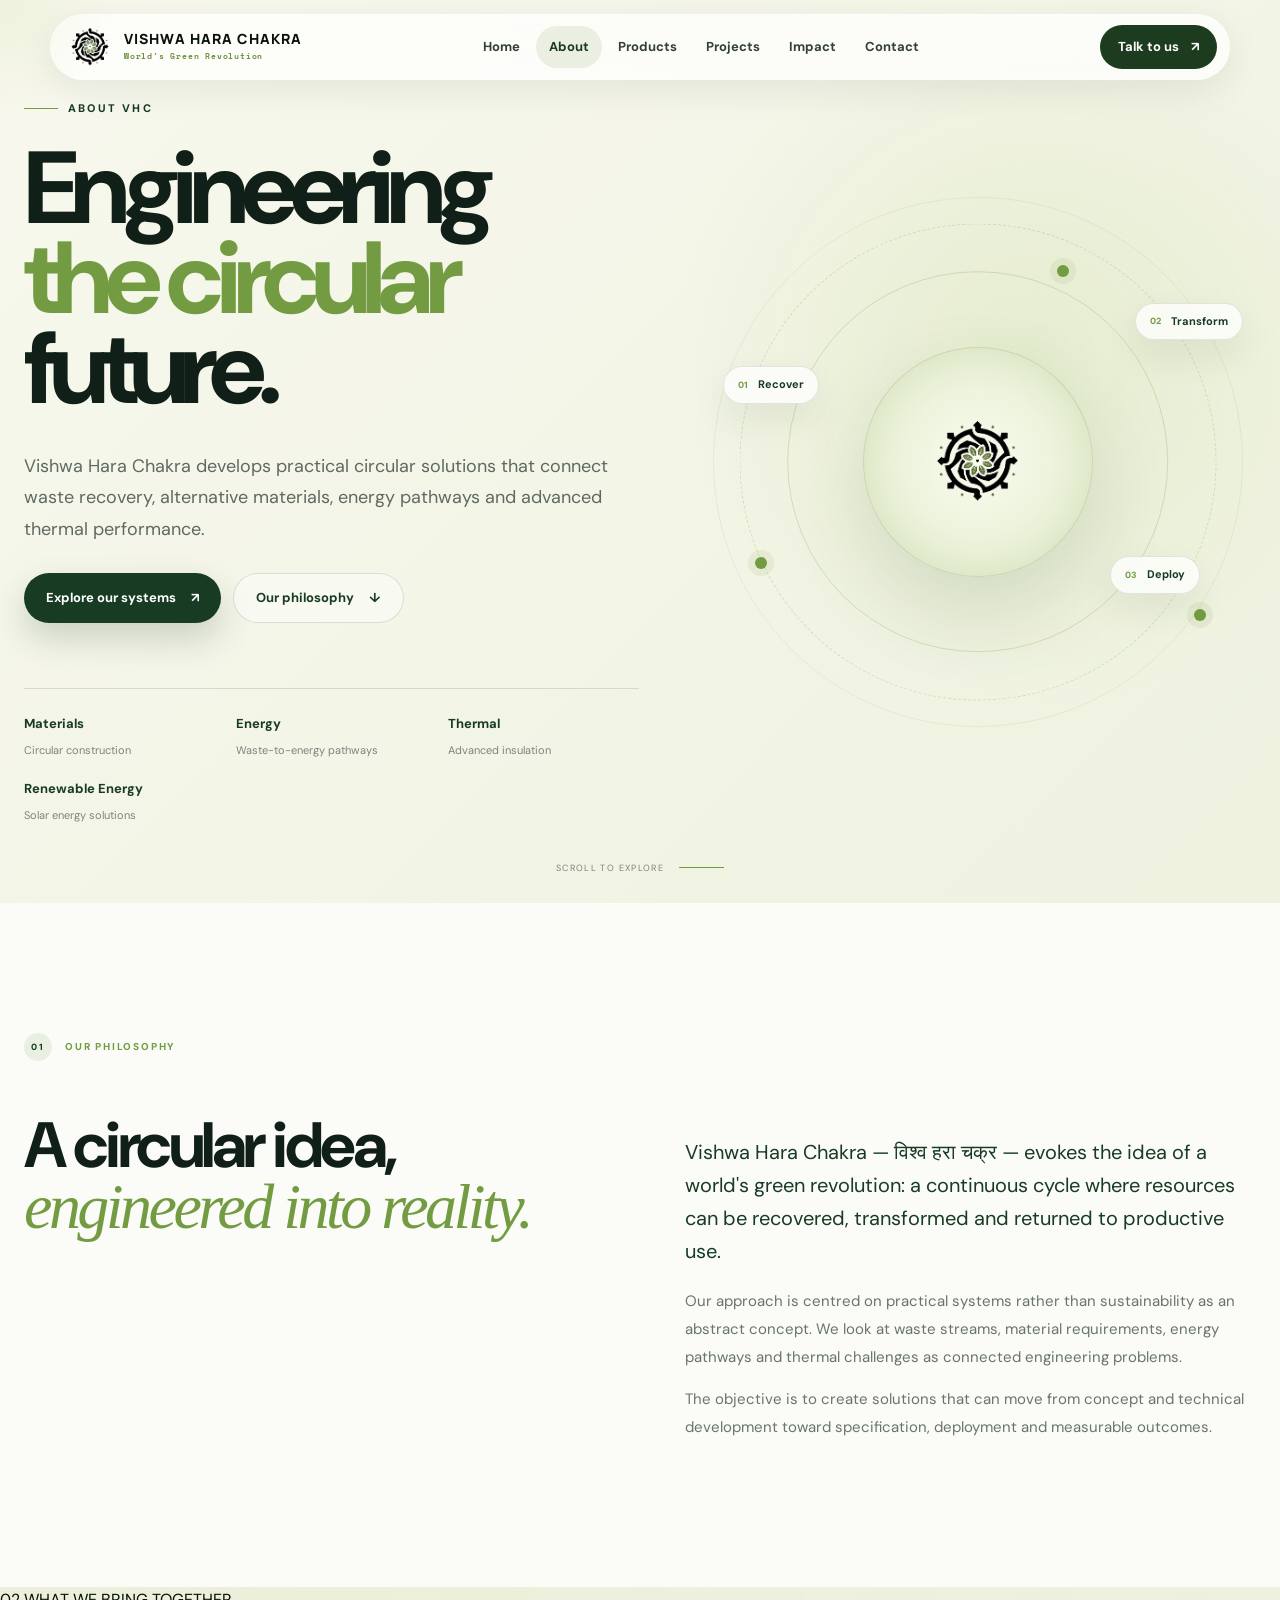
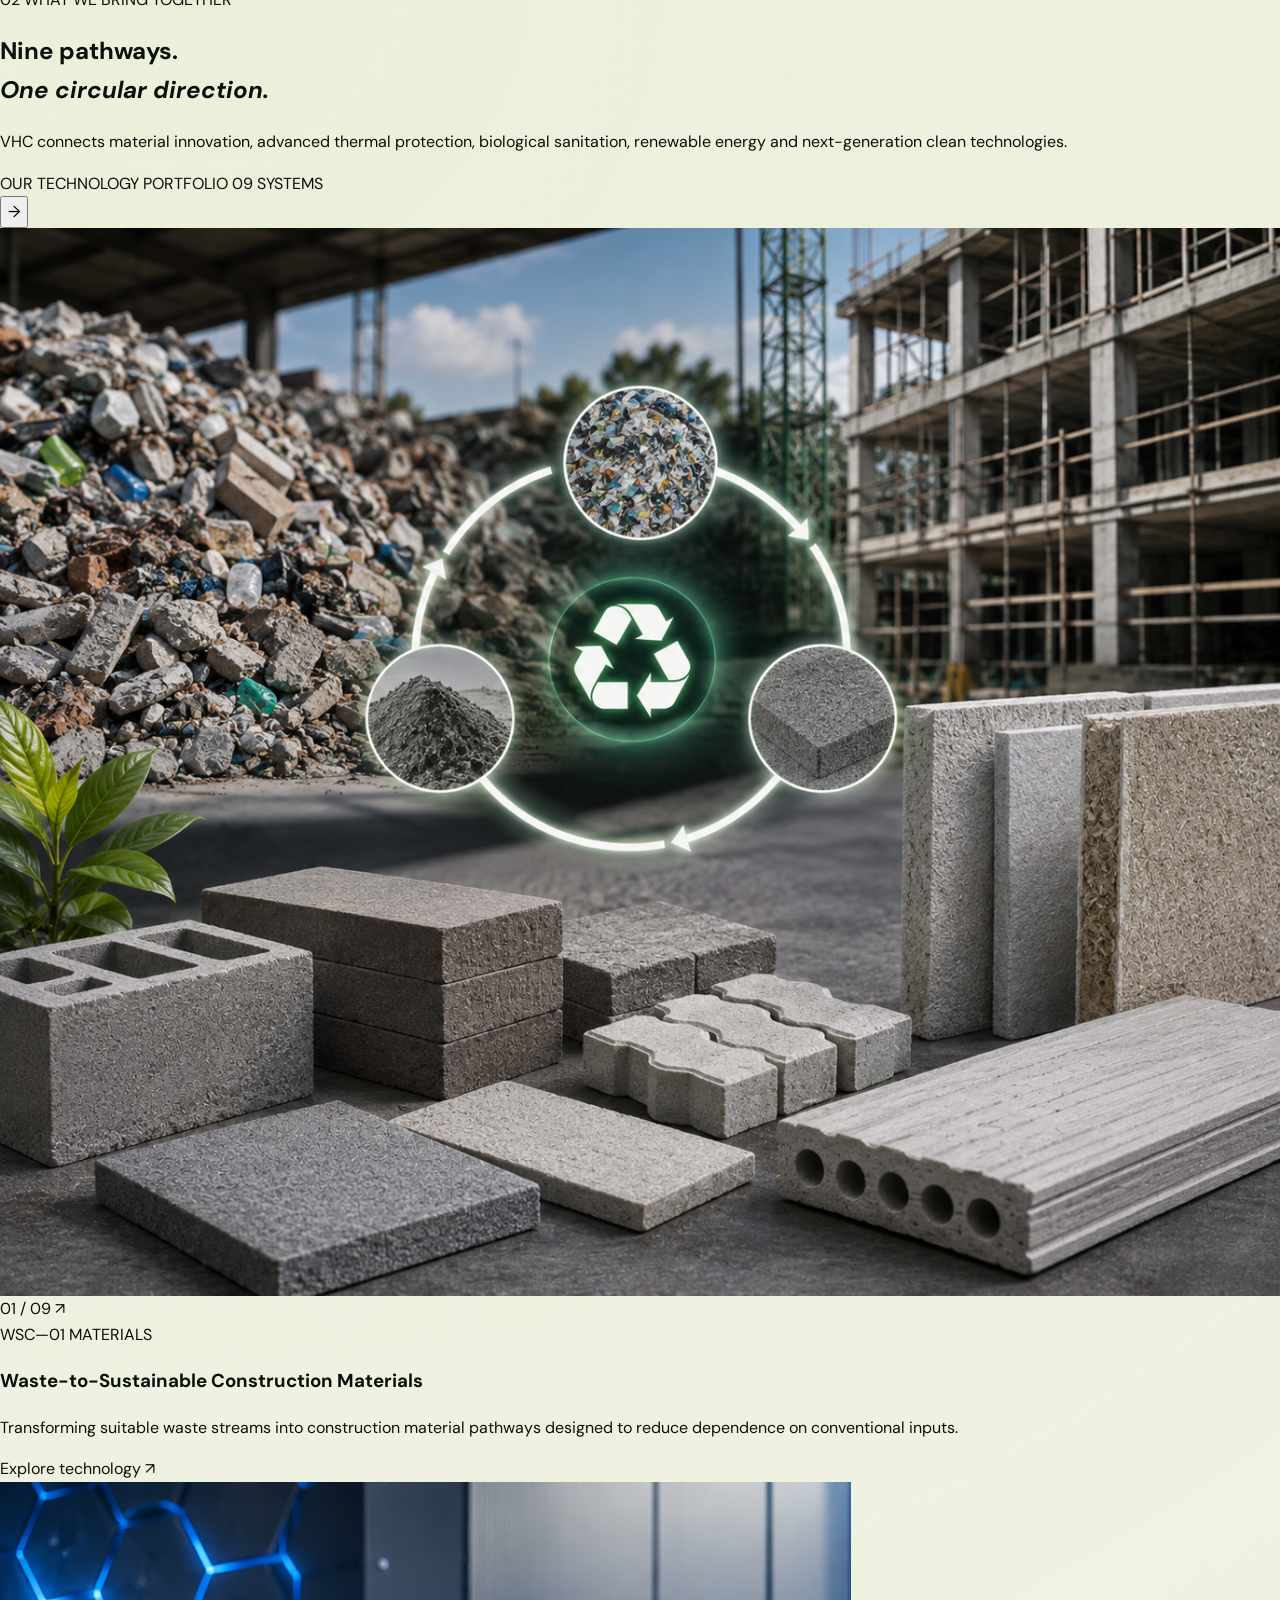
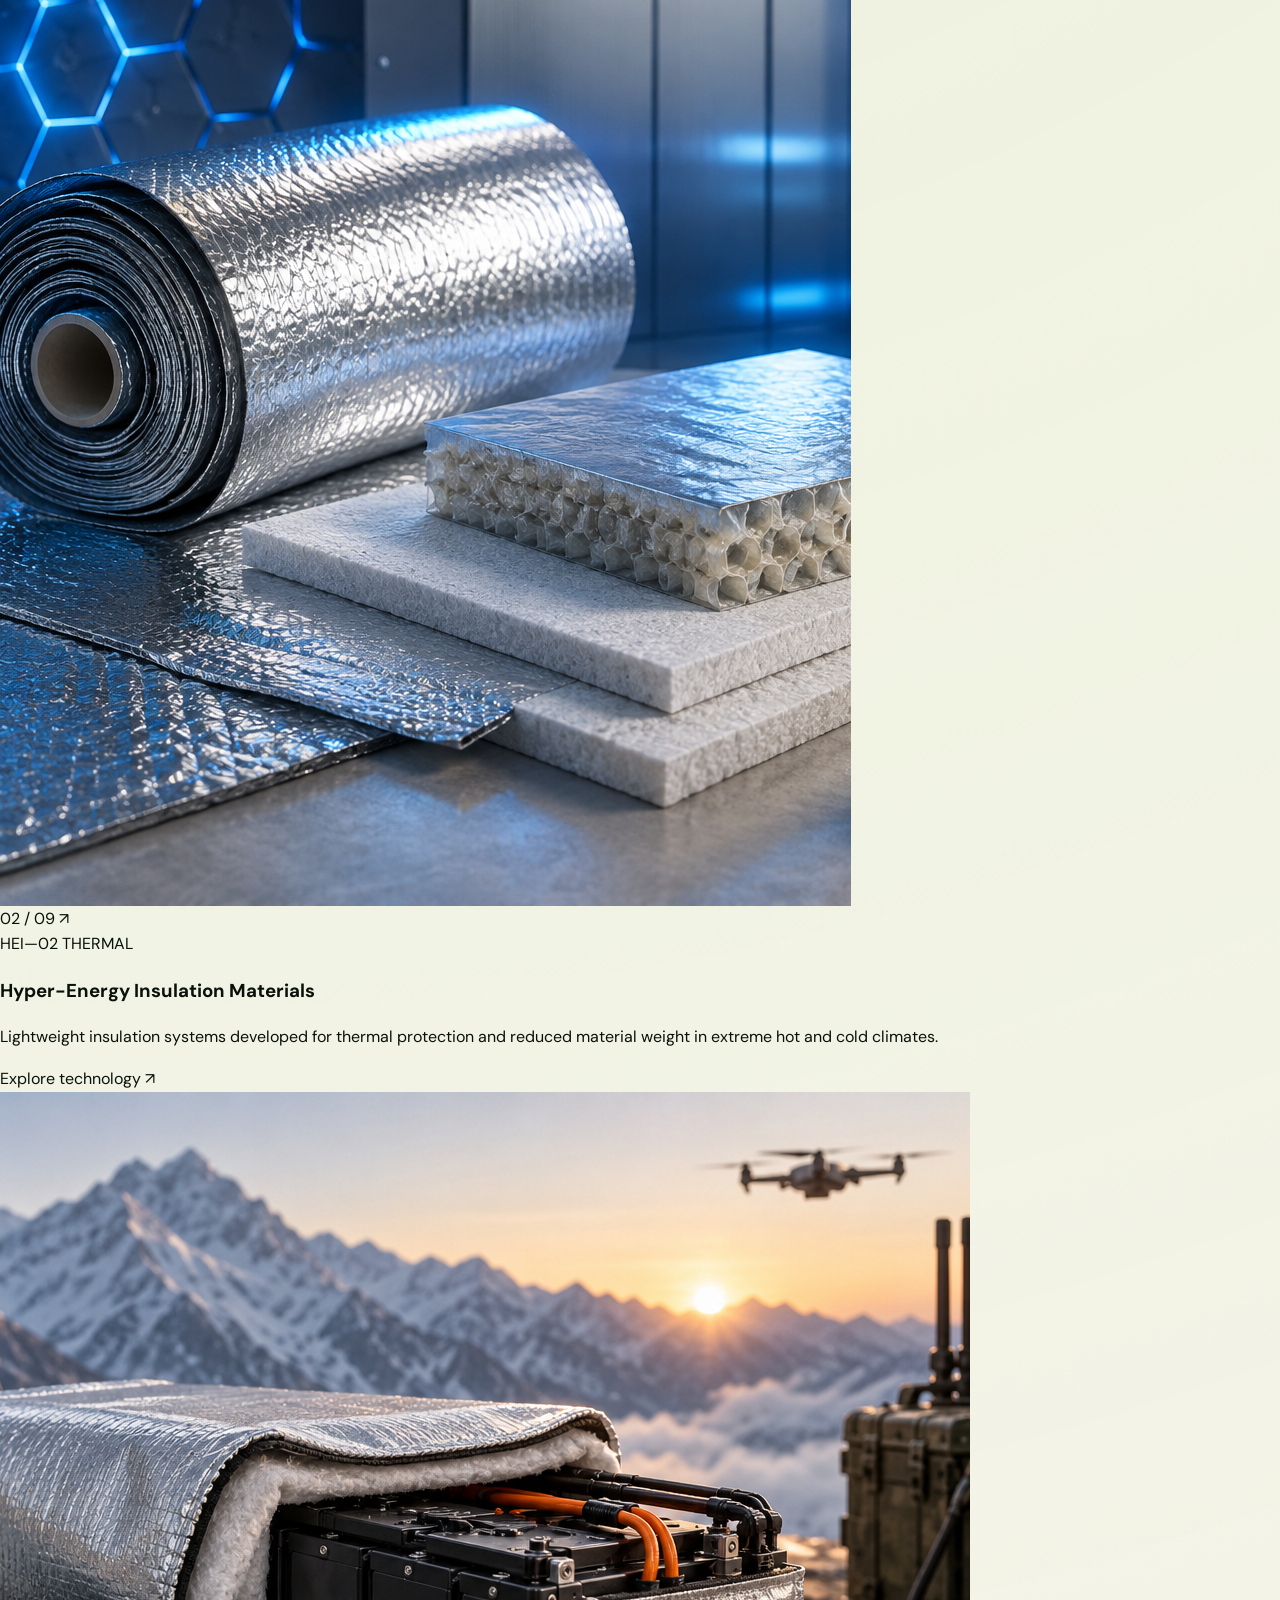
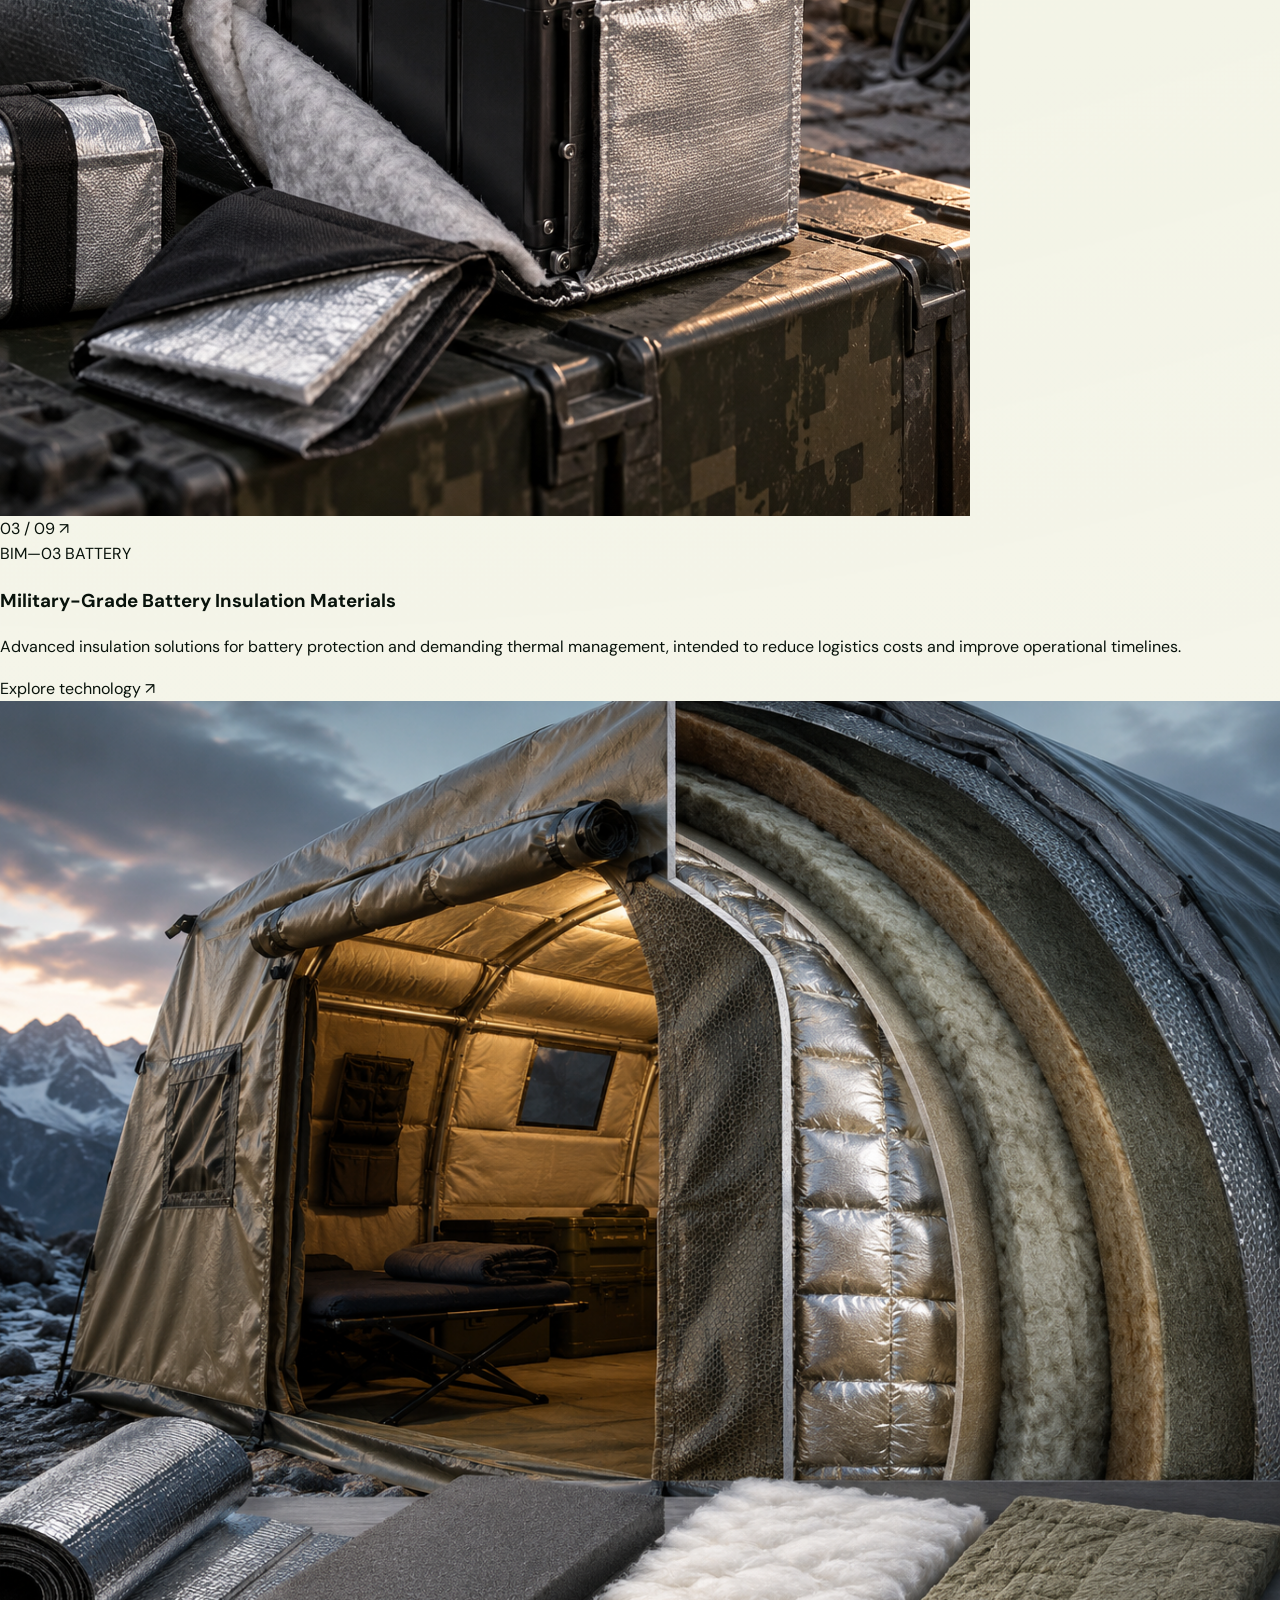
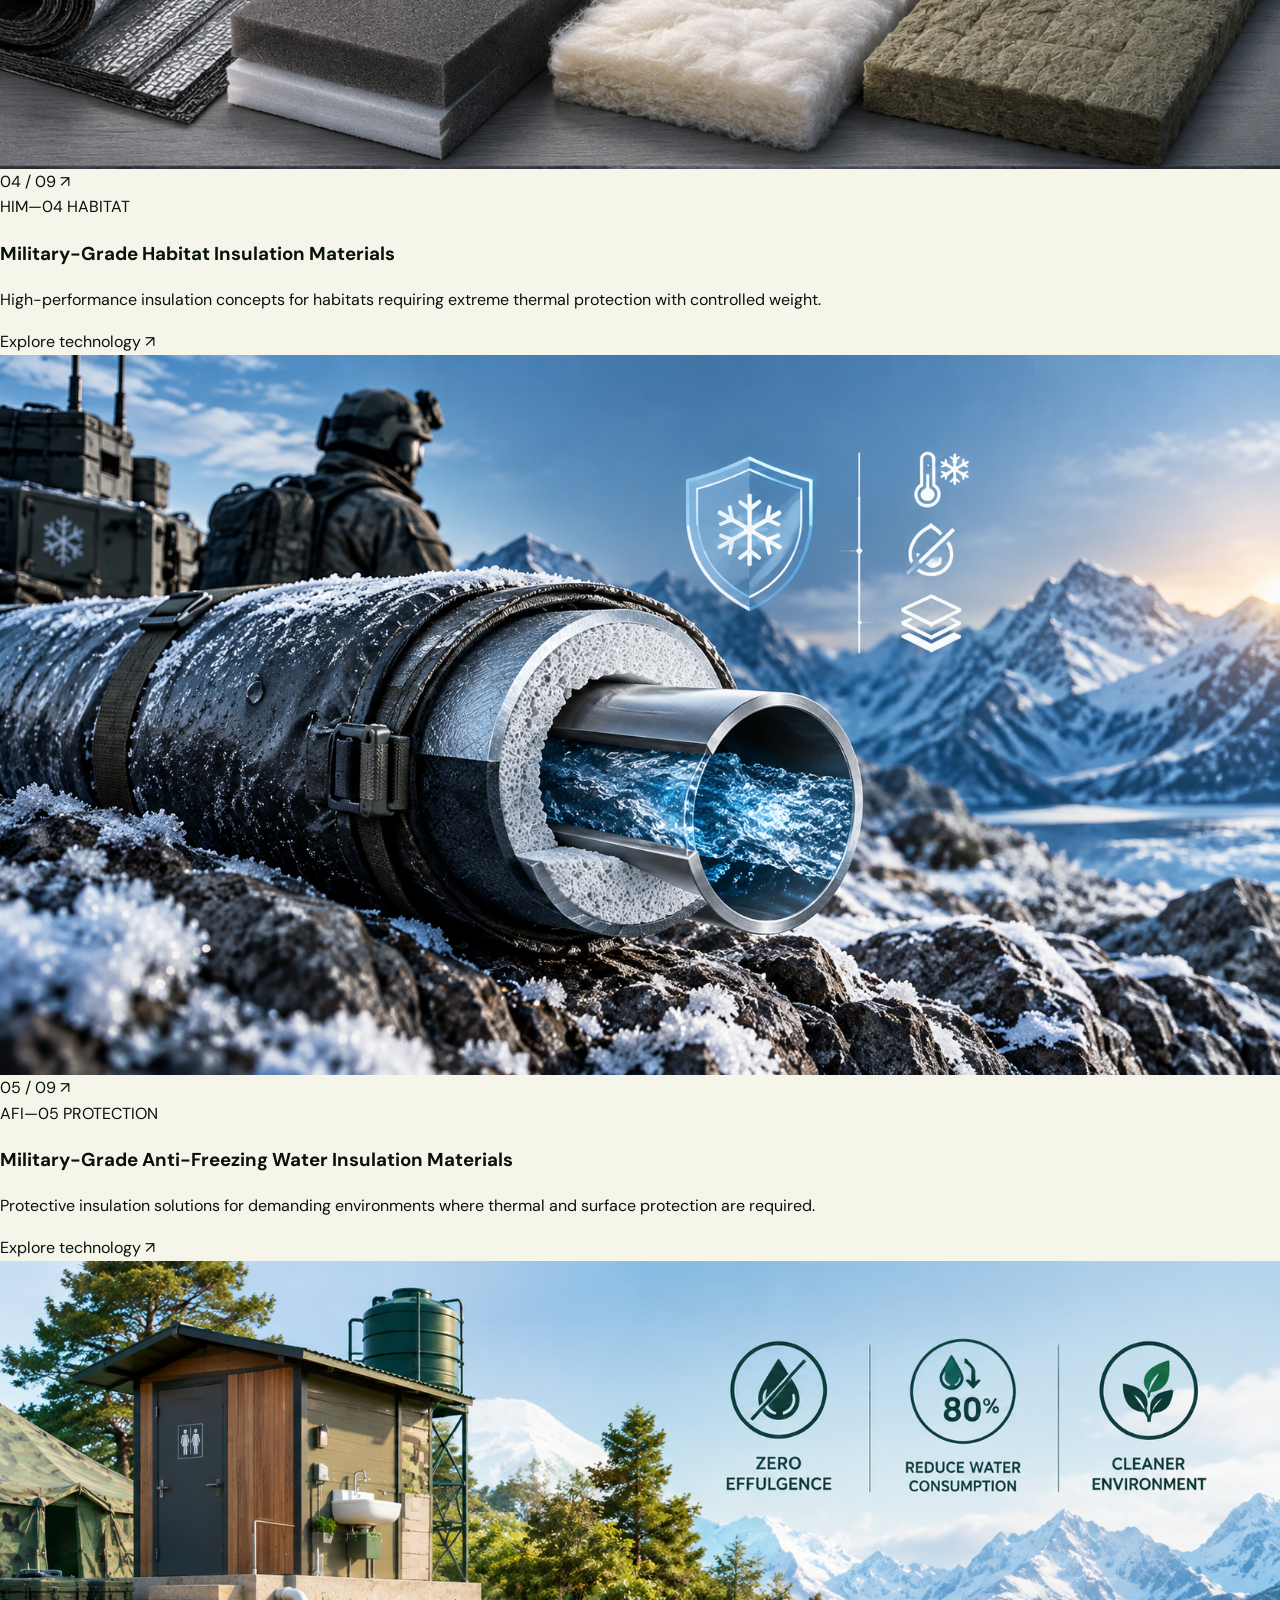
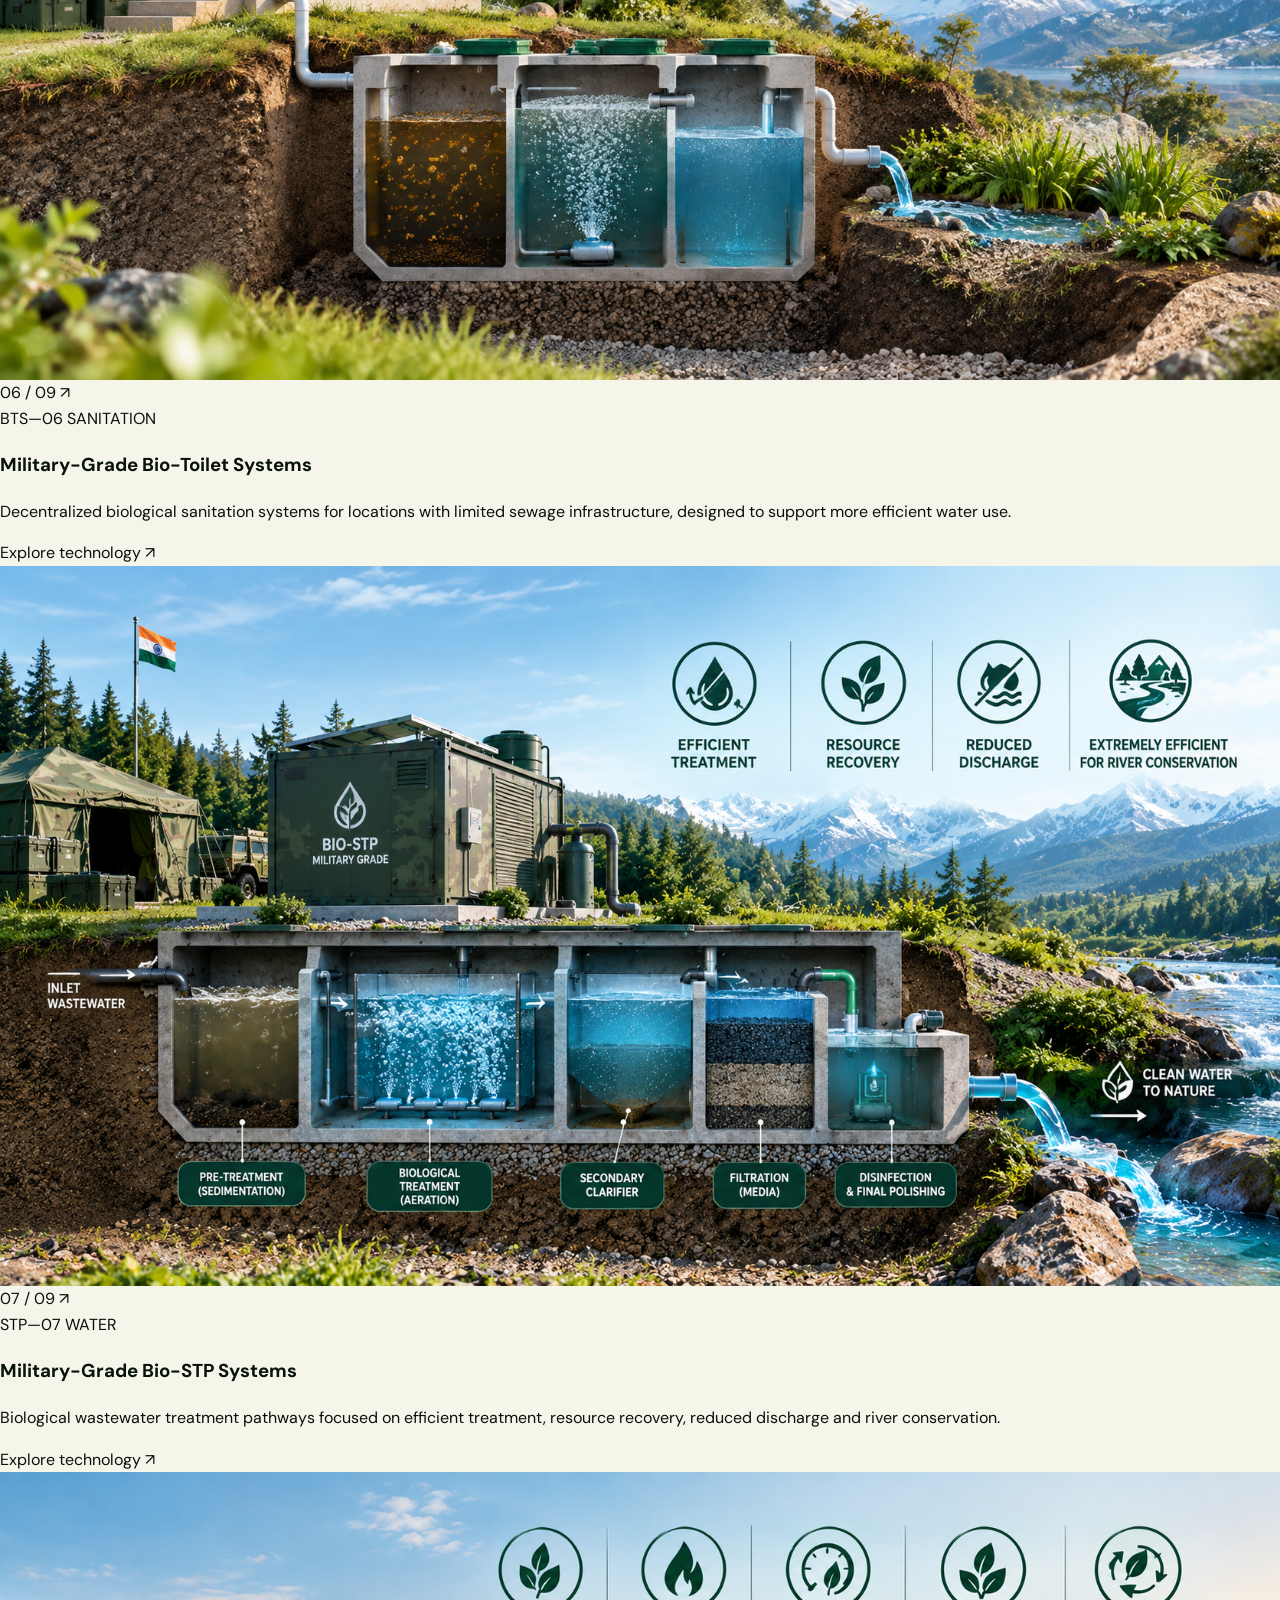
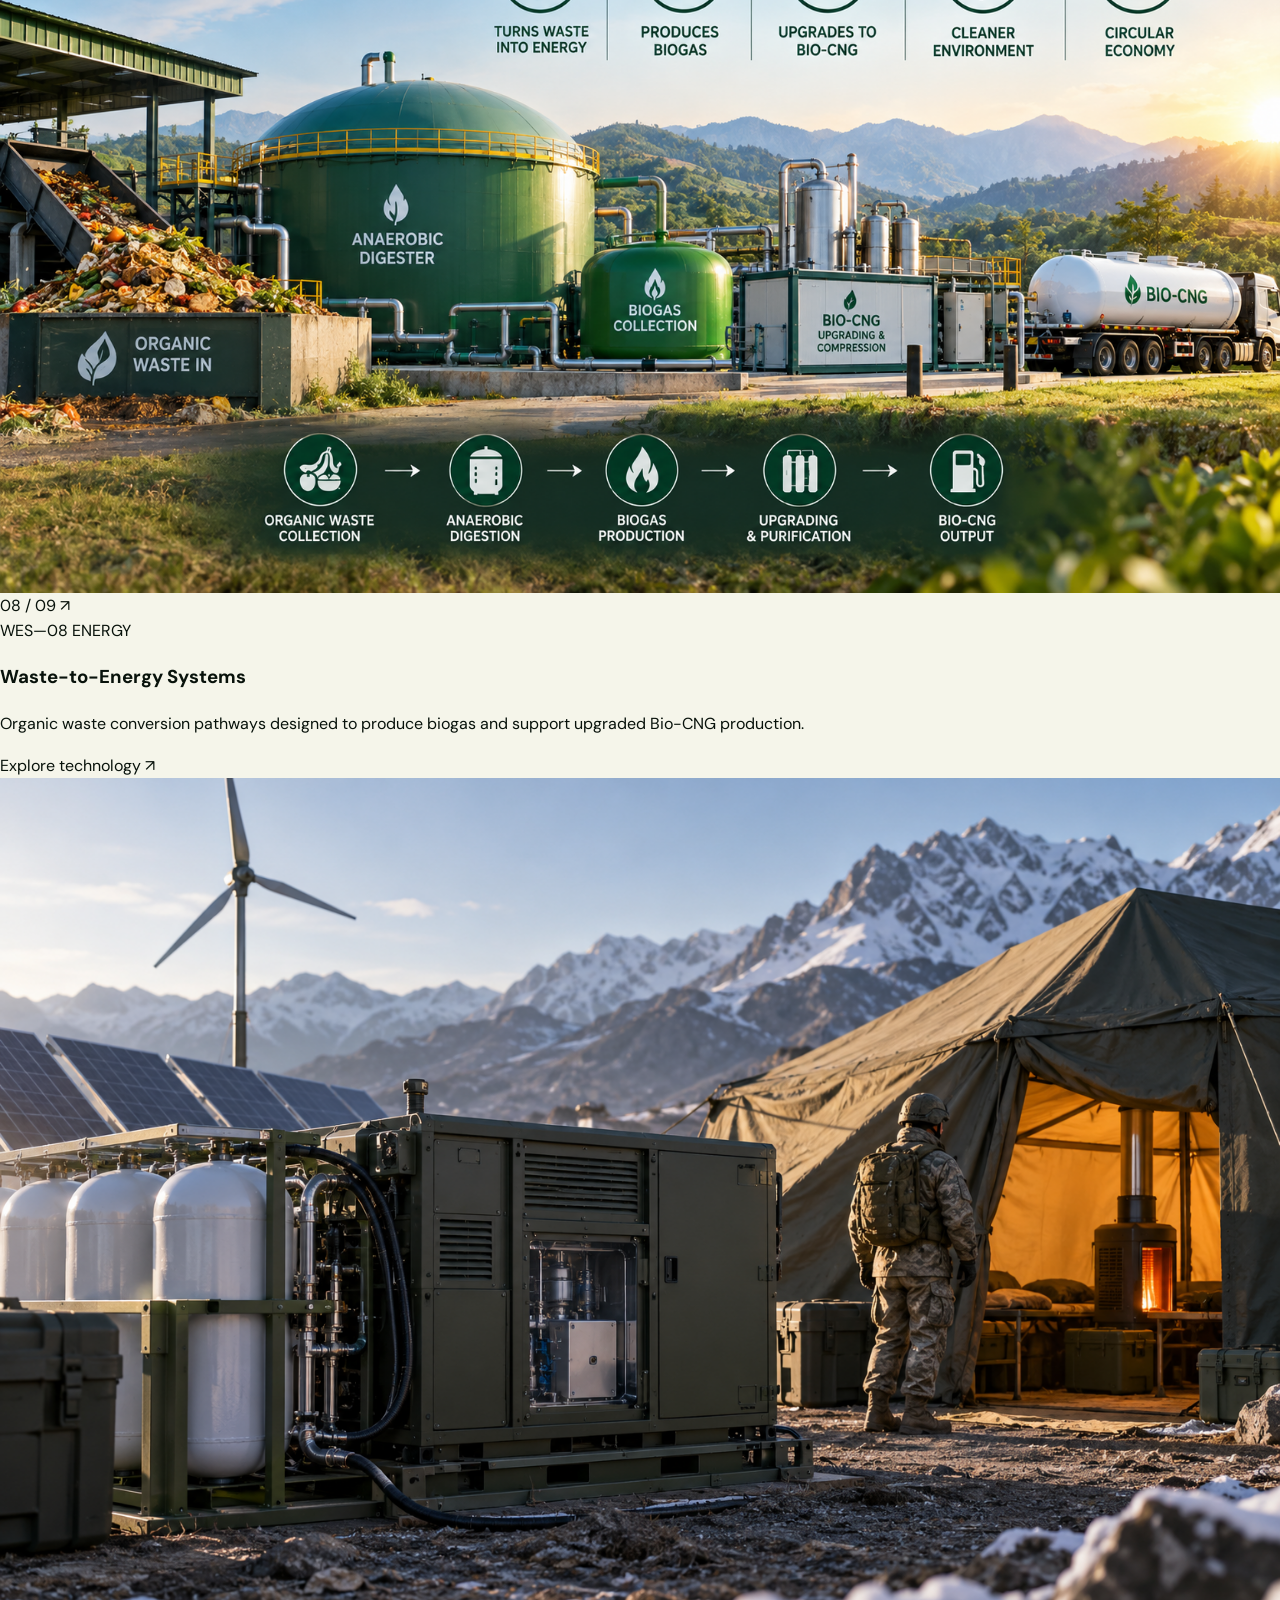
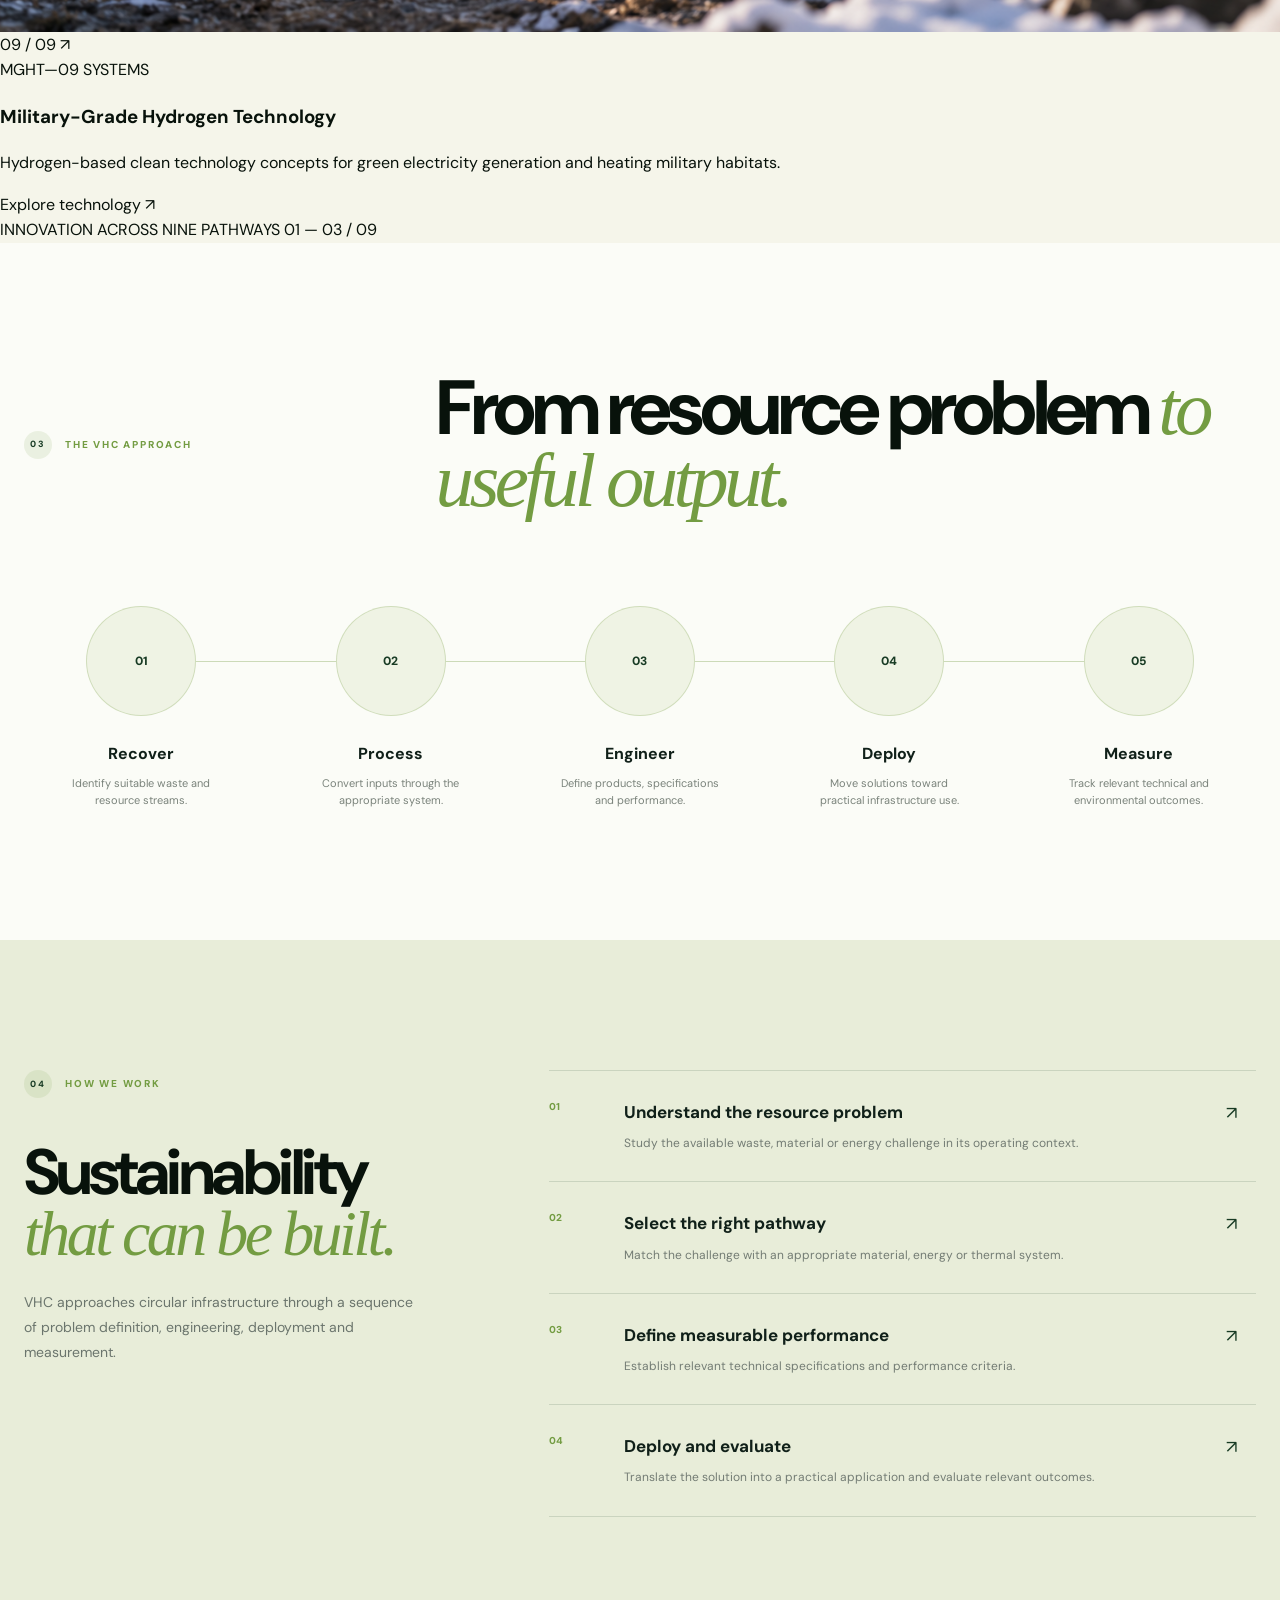
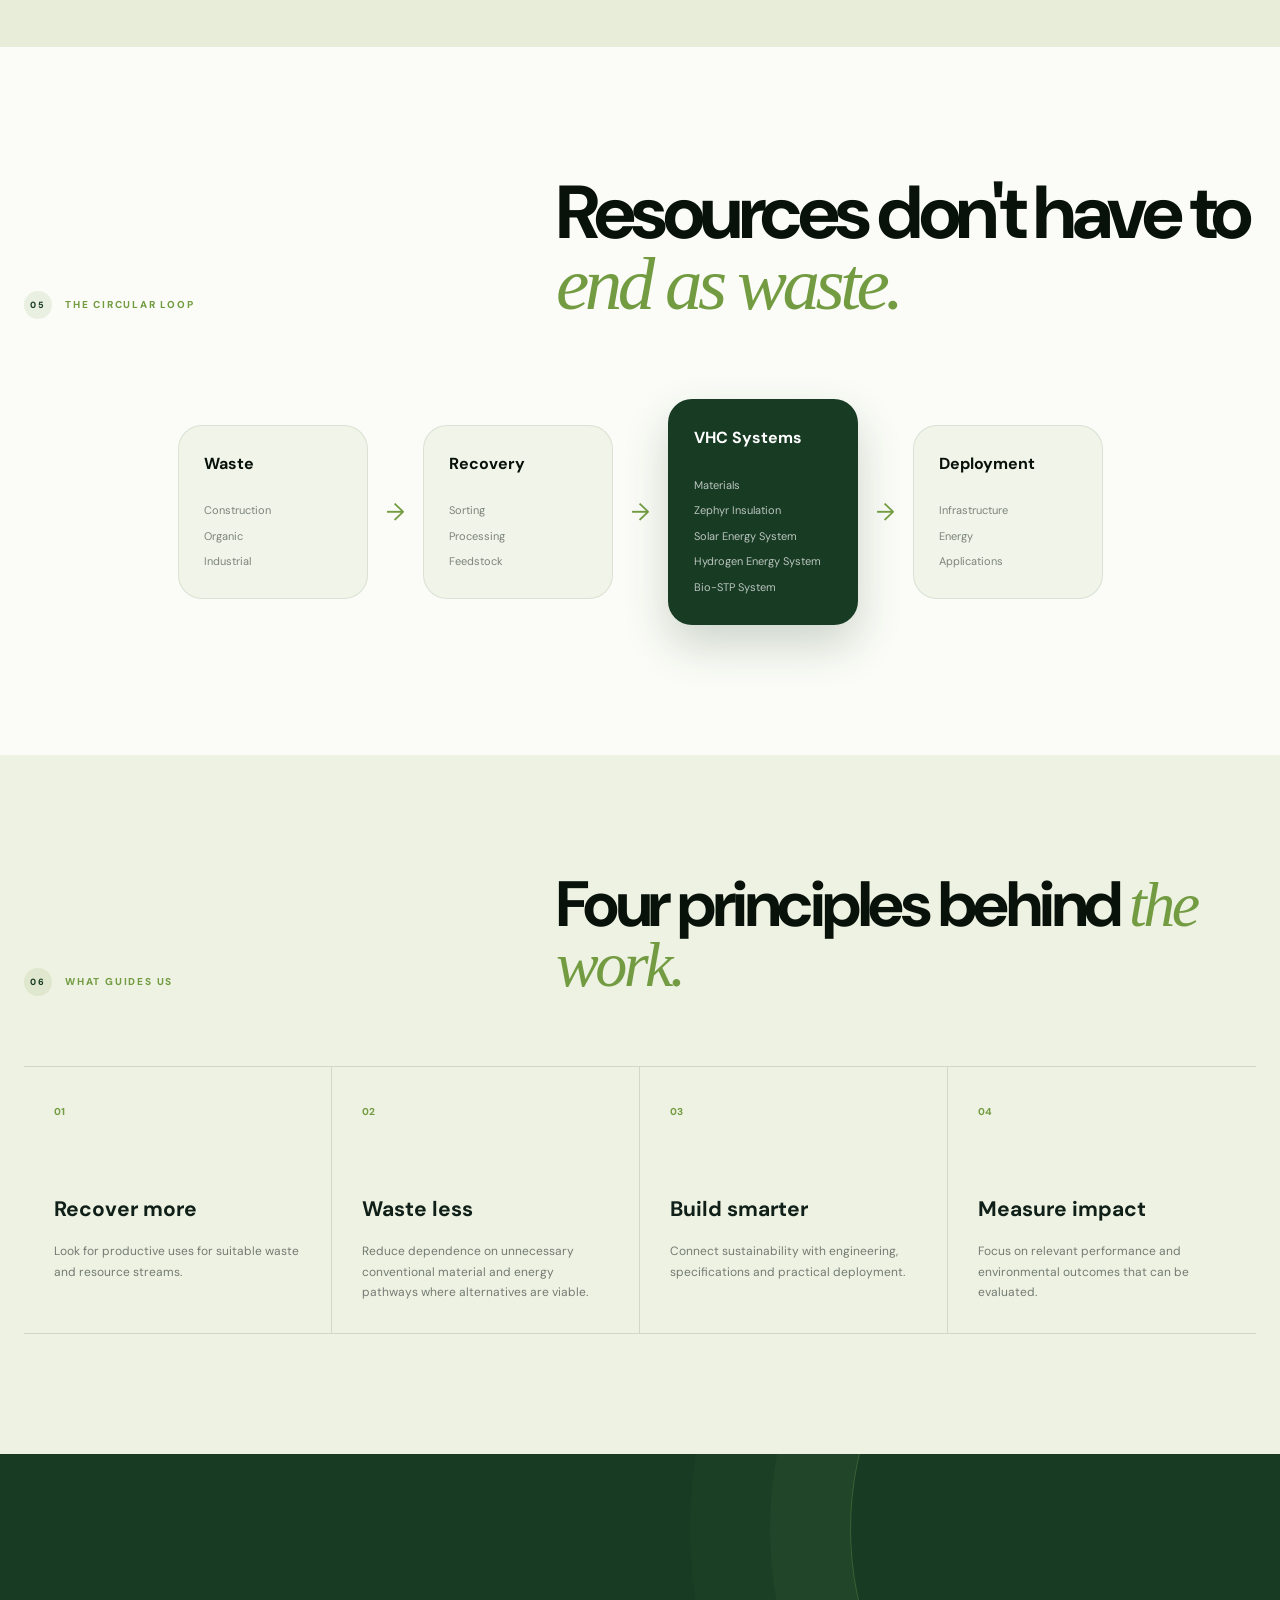
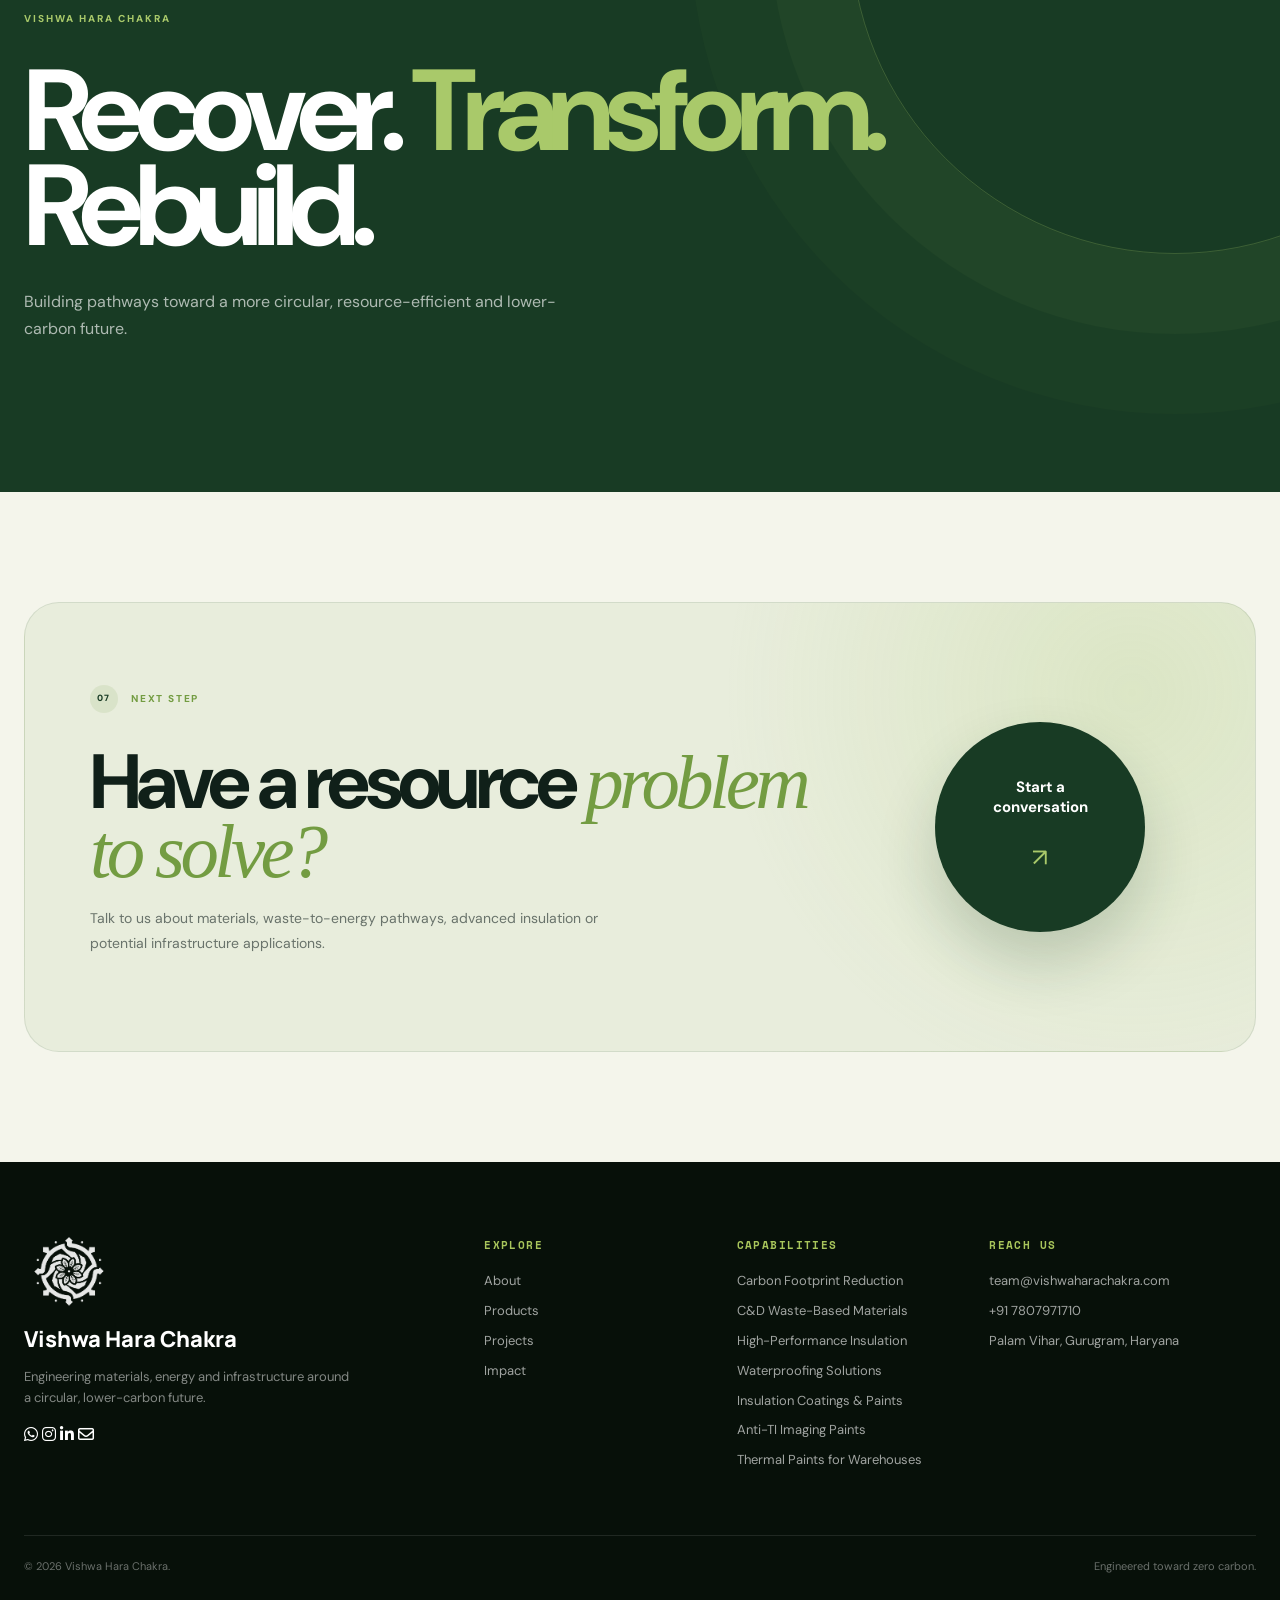
==== commit e20941a2: "Add files via upload" ====
--- a/about.html
+++ b/about.html
@@ -34,6 +34,18 @@
     href="./assets/styles.css"
   >
 
+    <link
+    rel="javascript"
+    href="./assets/script.js"
+  >
+
+  
+<link
+  rel="stylesheet"
+  href="https://cdnjs.cloudflare.com/ajax/libs/font-awesome/6.7.2/css/all.min.css"
+  referrerpolicy="no-referrer"
+/>
+
 </head>
 
 
@@ -287,6 +299,20 @@
 
         </div>
 
+        
+<div>
+
+  <strong>
+    Renewable Energy
+  </strong>
+
+  <span>
+    Solar energy solutions
+  </span>
+
+</div>
+
+
       </div>
 
     </div>
@@ -458,230 +484,514 @@
      CORE SYSTEMS
 ========================================================= -->
 
-<section class="systems-section">
-
-  <div class="about-container">
-
-    <div class="systems-heading">
-
-      <div class="about-section-tag reveal-about">
-
-        <span>
-          02
-        </span>
-
+<section class="ank-systems-section" id="ankSystemsSection">
+
+  <div class="ank-systems-container">
+
+    <!-- SECTION HEADING -->
+    <div class="ank-systems-heading">
+
+      <div class="ank-section-tag reveal-about">
+        <span>02</span>
         WHAT WE BRING TOGETHER
-
-      </div>
-
-
-      <div class="systems-title reveal-about">
-
+      </div>
+
+      <div class="ank-systems-title reveal-about">
         <h2>
-          Three pathways.
+          Nine pathways.
           <br>
-
-          <em>
-            One circular direction.
-          </em>
+          <em>One circular direction.</em>
         </h2>
 
         <p>
-
-          VHC's current work connects material innovation,
-          waste-to-energy pathways and advanced thermal
-          performance.
-
+          VHC connects material innovation, advanced thermal
+          protection, biological sanitation, renewable energy
+          and next-generation clean technologies.
         </p>
-
-      </div>
-
-    </div>
-
-
-
-    <div class="systems-grid">
-
-
-      <!-- MATERIALS -->
-
-      <article class="system-card reveal-about">
-
-        <div class="system-top">
-
-          <span class="system-number">
-            01
-          </span>
-
-          <span class="system-symbol">
-            ↘
-          </span>
-
-        </div>
-
-
-        <div class="system-icon">
-
-          <span>
-            ◆
-          </span>
-
-        </div>
-
-
-        <h3>
-          Circular
-          <br>
-          Materials
-        </h3>
-
-
-        <p>
-
-          Construction and industrial waste streams can be
-          redirected into alternative material systems,
-          including cement-free bricks, blocks and paving.
-
-        </p>
-
-
-        <a
-          href="products.html#materials"
-          class="system-link"
+      </div>
+
+    </div>
+
+    <!-- SLIDER HEADER -->
+    <div class="ank-slider-toolbar">
+
+      <div class="ank-slider-caption">
+        <span class="ank-live-dot"></span>
+        <span>OUR TECHNOLOGY PORTFOLIO</span>
+        <span class="ank-slider-total">09 SYSTEMS</span>
+      </div>
+
+      <div class="ank-slider-controls" aria-label="Product slider controls">
+
+        <button
+          class="ank-slider-arrow ank-slider-prev"
+          type="button"
+          aria-label="Previous products"
+          aria-controls="ankSystemsTrack"
+          hidden
         >
-
-          Explore materials
-
-          <span>↗</span>
-
-        </a>
-
-      </article>
-
-
-
-      <!-- ENERGY -->
-
-      <article class="system-card system-card-dark reveal-about">
-
-        <div class="system-top">
-
-          <span class="system-number">
-            02
-          </span>
-
-          <span class="system-symbol">
-            ↘
-          </span>
-
-        </div>
-
-
-        <div class="system-icon">
-
-          <span>
-            ⚡
-          </span>
-
-        </div>
-
-
-        <h3>
-
-          Waste-to-
-          <br>
-          Energy
-
-        </h3>
-
-
-        <p>
-
-          Suitable organic and agricultural waste streams can
-          become feedstock for anaerobic digestion and
-          Bio-CNG production pathways.
-
-        </p>
-
-
-        <a
-          href="products.html#energy"
-          class="system-link"
+          <span aria-hidden="true">←</span>
+        </button>
+
+        <button
+          class="ank-slider-arrow ank-slider-next"
+          type="button"
+          aria-label="Next products"
+          aria-controls="ankSystemsTrack"
         >
-
-          Explore energy
-
-          <span>↗</span>
-
-        </a>
-
-      </article>
-
-
-
-      <!-- ZEPHYR -->
-
-      <article class="system-card reveal-about">
-
-        <div class="system-top">
-
-          <span class="system-number">
-            03
-          </span>
-
-          <span class="system-symbol">
-            ↘
-          </span>
-
-        </div>
-
-
-        <div class="system-icon">
-
-          <span>
-            ◌
-          </span>
-
-        </div>
-
-
-        <h3>
-
-          Advanced
-          <br>
-          Thermal Systems
-
-        </h3>
-
-
-        <p>
-
-          Zephyr is positioned as a lightweight, flexible,
-          highly porous insulation material designed for
-          applications where thermal protection is required
-          without significant additional weight.
-
-        </p>
-
-
-        <a
-          href="products.html#insulation"
-          class="system-link"
-        >
-
-          Explore Zephyr
-
-          <span>↗</span>
-
-        </a>
-
-      </article>
+          <span aria-hidden="true">→</span>
+        </button>
+
+      </div>
+
+    </div>
+
+    <!-- HORIZONTAL SLIDER -->
+    <div
+      class="ank-slider-viewport"
+      id="ankSystemsViewport"
+      tabindex="0"
+      role="region"
+      aria-label="Explore nine VHC technology systems"
+      aria-roledescription="carousel"
+    >
+
+      <div class="ank-systems-track" id="ankSystemsTrack">
+
+        <!-- 01 : MATERIALS -->
+        <article class="ank-system-card">
+
+          <a
+            class="ank-card-image-link"
+            href="products/waste-construction.html"
+            aria-label="Explore Waste-to-Sustainable Construction Materials"
+          >
+            <div class="ank-card-image">
+
+              <img
+                src="./assets/nine product img/Waste-to-Sustainable Construction Materials.png"
+                alt="Waste-to-Sustainable Construction Materials"
+                loading="lazy"
+              >
+
+              <span class="ank-image-index">01 / 09</span>
+              <span class="ank-image-arrow" aria-hidden="true">↗</span>
+
+            </div>
+          </a>
+
+          <div class="ank-card-content">
+
+            <div class="ank-card-meta">
+              <span>WSC—01</span>
+              <span>MATERIALS</span>
+            </div>
+
+            <h3>Waste-to-Sustainable Construction Materials</h3>
+
+            <p>
+              Transforming suitable waste streams into construction
+              material pathways designed to reduce dependence on
+              conventional inputs.
+            </p>
+
+            <a class="ank-card-link" href="products/waste-construction.html">
+              <span>Explore technology</span>
+              <span class="ank-link-icon" aria-hidden="true">↗</span>
+            </a>
+
+          </div>
+        </article>
+
+
+        <!-- 02 : THERMAL -->
+        <article class="ank-system-card">
+
+          <a
+            class="ank-card-image-link"
+            href="products/hyper-energy-insulation.html"
+            aria-label="Explore Hyper-Energy Insulation Materials"
+          >
+            <div class="ank-card-image">
+
+              <img
+                src="./assets/nine product img/Hyper-Energy Insulation Materials.png"
+                alt="Hyper-Energy Insulation Materials"
+                loading="lazy"
+              >
+
+              <span class="ank-image-index">02 / 09</span>
+              <span class="ank-image-arrow" aria-hidden="true">↗</span>
+
+            </div>
+          </a>
+
+          <div class="ank-card-content">
+
+            <div class="ank-card-meta">
+              <span>HEI—02</span>
+              <span>THERMAL</span>
+            </div>
+
+            <h3>Hyper-Energy Insulation Materials</h3>
+
+            <p>
+              Lightweight insulation systems developed for thermal
+              protection and reduced material weight in extreme
+              hot and cold climates.
+            </p>
+
+            <a class="ank-card-link" href="products/hyper-energy-insulation.html">
+              <span>Explore technology</span>
+              <span class="ank-link-icon" aria-hidden="true">↗</span>
+            </a>
+
+          </div>
+        </article>
+
+
+        <!-- 03 : BATTERY -->
+        <article class="ank-system-card">
+
+          <a
+            class="ank-card-image-link"
+            href="products/battery-insulation.html"
+            aria-label="Explore Military-Grade Battery Insulation Materials"
+          >
+            <div class="ank-card-image">
+
+              <img
+                src="./assets/nine product img/Military-Grade Battery Insulation Materials.png"
+                alt="Military-Grade Battery Insulation Materials"
+                loading="lazy"
+              >
+
+              <span class="ank-image-index">03 / 09</span>
+              <span class="ank-image-arrow" aria-hidden="true">↗</span>
+
+            </div>
+          </a>
+
+          <div class="ank-card-content">
+
+            <div class="ank-card-meta">
+              <span>BIM—03</span>
+              <span>BATTERY</span>
+            </div>
+
+            <h3>Military-Grade Battery Insulation Materials</h3>
+
+            <p>
+              Advanced insulation solutions for battery protection
+              and demanding thermal management, intended to reduce
+              logistics costs and improve operational timelines.
+            </p>
+
+            <a class="ank-card-link" href="products/battery-insulation.html">
+              <span>Explore technology</span>
+              <span class="ank-link-icon" aria-hidden="true">↗</span>
+            </a>
+
+          </div>
+        </article>
+
+
+        <!-- 04 : HABITAT -->
+        <article class="ank-system-card">
+
+          <a
+            class="ank-card-image-link"
+            href="products/habitat-insulation.html"
+            aria-label="Explore Military-Grade Habitat Insulation Materials"
+          >
+            <div class="ank-card-image">
+
+              <img
+                src="./assets/nine product img/Military-Grade Habitat Insulation Materials.png"
+                alt="Military-Grade Habitat Insulation Materials"
+                loading="lazy"
+              >
+
+              <span class="ank-image-index">04 / 09</span>
+              <span class="ank-image-arrow" aria-hidden="true">↗</span>
+
+            </div>
+          </a>
+
+          <div class="ank-card-content">
+
+            <div class="ank-card-meta">
+              <span>HIM—04</span>
+              <span>HABITAT</span>
+            </div>
+
+            <h3>Military-Grade Habitat Insulation Materials</h3>
+
+            <p>
+              High-performance insulation concepts for habitats
+              requiring extreme thermal protection with controlled
+              weight.
+            </p>
+
+            <a class="ank-card-link" href="products/habitat-insulation.html">
+              <span>Explore technology</span>
+              <span class="ank-link-icon" aria-hidden="true">↗</span>
+            </a>
+
+          </div>
+        </article>
+
+
+        <!-- 05 : PROTECTION -->
+        <article class="ank-system-card">
+
+          <a
+            class="ank-card-image-link"
+            href="products/anti-fizzing.html"
+            aria-label="Explore Military-Grade Anti-Freezing Water Insulation Materials"
+          >
+            <div class="ank-card-image">
+
+              <img
+                src="./assets/nine product img/Military-Grade Anti-Frezzing.png"
+                alt="Military-Grade Anti-Freezing Water Insulation Materials"
+                loading="lazy"
+              >
+
+              <span class="ank-image-index">05 / 09</span>
+              <span class="ank-image-arrow" aria-hidden="true">↗</span>
+
+            </div>
+          </a>
+
+          <div class="ank-card-content">
+
+            <div class="ank-card-meta">
+              <span>AFI—05</span>
+              <span>PROTECTION</span>
+            </div>
+
+            <h3>Military-Grade Anti-Freezing Water Insulation Materials</h3>
+
+            <p>
+              Protective insulation solutions for demanding
+              environments where thermal and surface protection
+              are required.
+            </p>
+
+            <a class="ank-card-link" href="products/anti-fizzing.html">
+              <span>Explore technology</span>
+              <span class="ank-link-icon" aria-hidden="true">↗</span>
+            </a>
+
+          </div>
+        </article>
+
+
+        <!-- 06 : SANITATION -->
+        <article class="ank-system-card">
+
+          <a
+            class="ank-card-image-link"
+            href="products/bio-toilet.html"
+            aria-label="Explore Military-Grade Bio-Toilet Systems"
+          >
+            <div class="ank-card-image">
+
+              <img
+                src="./assets/nine product img/Military-Grade Bio-Toilet Systems.png"
+                alt="Military-Grade Bio-Toilet Systems"
+                loading="lazy"
+              >
+
+              <span class="ank-image-index">06 / 09</span>
+              <span class="ank-image-arrow" aria-hidden="true">↗</span>
+
+            </div>
+          </a>
+
+          <div class="ank-card-content">
+
+            <div class="ank-card-meta">
+              <span>BTS—06</span>
+              <span>SANITATION</span>
+            </div>
+
+            <h3>Military-Grade Bio-Toilet Systems</h3>
+
+            <p>
+              Decentralized biological sanitation systems for
+              locations with limited sewage infrastructure,
+              designed to support more efficient water use.
+            </p>
+
+            <a class="ank-card-link" href="products/bio-toilet.html">
+              <span>Explore technology</span>
+              <span class="ank-link-icon" aria-hidden="true">↗</span>
+            </a>
+
+          </div>
+        </article>
+
+
+        <!-- 07 : WATER -->
+        <article class="ank-system-card">
+
+          <a
+            class="ank-card-image-link"
+            href="products/bio-stp.html"
+            aria-label="Explore Military-Grade Bio-STP Systems"
+          >
+            <div class="ank-card-image">
+
+              <img
+                src="./assets/nine product img/Military-Grade Bio-STP Systems.png"
+                alt="Military-Grade Bio-STP Systems"
+                loading="lazy"
+              >
+
+              <span class="ank-image-index">07 / 09</span>
+              <span class="ank-image-arrow" aria-hidden="true">↗</span>
+
+            </div>
+          </a>
+
+          <div class="ank-card-content">
+
+            <div class="ank-card-meta">
+              <span>STP—07</span>
+              <span>WATER</span>
+            </div>
+
+            <h3>Military-Grade Bio-STP Systems</h3>
+
+            <p>
+              Biological wastewater treatment pathways focused on
+              efficient treatment, resource recovery, reduced
+              discharge and river conservation.
+            </p>
+
+            <a class="ank-card-link" href="products/bio-stp.html">
+              <span>Explore technology</span>
+              <span class="ank-link-icon" aria-hidden="true">↗</span>
+            </a>
+
+          </div>
+        </article>
+
+
+        <!-- 08 : ENERGY -->
+        <article class="ank-system-card">
+
+          <a
+            class="ank-card-image-link"
+            href="products/bio-cng.html"
+            aria-label="Explore Waste-to-Energy Systems"
+          >
+            <div class="ank-card-image">
+
+              <img
+                src="./assets/nine product img/Waste-to-Energy Systems (Bio-CNG).png"
+                alt="Waste-to-Energy Systems"
+                loading="lazy"
+              >
+
+              <span class="ank-image-index">08 / 09</span>
+              <span class="ank-image-arrow" aria-hidden="true">↗</span>
+
+            </div>
+          </a>
+
+          <div class="ank-card-content">
+
+            <div class="ank-card-meta">
+              <span>WES—08</span>
+              <span>ENERGY</span>
+            </div>
+
+            <h3>Waste-to-Energy Systems</h3>
+
+            <p>
+              Organic waste conversion pathways designed to
+              produce biogas and support upgraded Bio-CNG
+              production.
+            </p>
+
+            <a class="ank-card-link" href="products/bio-cng.html">
+              <span>Explore technology</span>
+              <span class="ank-link-icon" aria-hidden="true">↗</span>
+            </a>
+
+          </div>
+        </article>
+
+
+        <!-- 09 : HYDROGEN -->
+        <article class="ank-system-card">
+
+          <a
+            class="ank-card-image-link"
+            href="products/advanced-circular.html"
+            aria-label="Explore Military-Grade Hydrogen Technology"
+          >
+            <div class="ank-card-image">
+
+              <img
+                src="./assets/nine product img/Military-Grade Hydrogen Technology.png"
+                alt="Military-Grade Hydrogen Technology"
+                loading="lazy"
+              >
+
+              <span class="ank-image-index">09 / 09</span>
+              <span class="ank-image-arrow" aria-hidden="true">↗</span>
+
+            </div>
+          </a>
+
+          <div class="ank-card-content">
+
+            <div class="ank-card-meta">
+              <span>MGHT—09</span>
+              <span>SYSTEMS</span>
+            </div>
+
+            <h3>Military-Grade Hydrogen Technology</h3>
+
+            <p>
+              Hydrogen-based clean technology concepts for
+              green electricity generation and heating
+              military habitats.
+            </p>
+
+            <a class="ank-card-link" href="products/advanced-circular.html">
+              <span>Explore technology</span>
+              <span class="ank-link-icon" aria-hidden="true">↗</span>
+            </a>
+
+          </div>
+        </article>
+
+      </div>
+    </div>
+
+    <!-- SLIDER FOOTER -->
+    <div class="ank-slider-footer">
+
+      <div class="ank-slider-progress" aria-hidden="true">
+        <span class="ank-slider-progress-fill" id="ankSliderProgressFill"></span>
+      </div>
+
+      <div class="ank-slider-footer-copy">
+        <span>INNOVATION ACROSS NINE PATHWAYS</span>
+        <span id="ankSliderPosition" aria-live="polite">01 — 03 / 09</span>
+      </div>
 
     </div>
 
   </div>
 
 </section>
+
 
 
 
@@ -1068,10 +1378,14 @@
 
         <span>
           Materials
+          
           <br>
-          Bio-CNG
+          Zephyr Insulation
           <br>
-          Zephyr
+          Solar Energy System
+          <br>
+          Hydrogen Energy System
+          <br>Bio-STP System
         </span>
 
       </div>
@@ -1349,91 +1663,111 @@
      FOOTER
 ========================================================= -->
 
+
 <footer class="footer">
-
   <div class="container footer-grid">
 
-
+    <!-- BRAND COLUMN -->
     <div class="footer-brand">
-
-      <img
-        src="assets/logo.png"
-        alt="Vishwa Hara Chakra"
-      >
-
-      <h3>
-        Vishwa Hara Chakra
-      </h3>
+      <img src="assets/logo.png" alt="Vishwa Hara Chakra logo">
+
+      <h3>Vishwa Hara Chakra</h3>
 
       <p>
-
-        Engineering materials, energy and infrastructure
-        around a circular, lower-carbon future.
-
+        Engineering materials, energy and infrastructure around
+        a circular, lower-carbon future.
       </p>
 
-    </div>
-
-
+      <!-- SOCIAL MEDIA ICONS -->
+      <div class="footer-socials" aria-label="Social media links">
+
+        <a
+          href="https://wa.me/917807971710"
+          target="_blank"
+          rel="noopener noreferrer"
+          aria-label="Chat with us on WhatsApp"
+          title="WhatsApp"
+        >
+          <i class="fa-brands fa-whatsapp" aria-hidden="true"></i>
+        </a>
+
+        <a
+          href="https://www.instagram.com/YOUR_USERNAME/"
+          target="_blank"
+          rel="noopener noreferrer"
+          aria-label="Follow us on Instagram"
+          title="Instagram"
+        >
+          <i class="fa-brands fa-instagram" aria-hidden="true"></i>
+        </a>
+
+        <a
+          href="https://www.linkedin.com/company/YOUR_COMPANY/"
+          target="_blank"
+          rel="noopener noreferrer"
+          aria-label="Connect with us on LinkedIn"
+          title="LinkedIn"
+        >
+          <i class="fa-brands fa-linkedin-in" aria-hidden="true"></i>
+        </a>
+
+        <a
+          href="mailto:team@vishwaharachakra.com"
+          aria-label="Email Vishwa Hara Chakra"
+          title="Email"
+        >
+          <i class="fa-regular fa-envelope" aria-hidden="true"></i>
+        </a>
+
+      </div>
+    </div>
+
+    <!-- EXPLORE COLUMN -->
     <div class="footer-col">
-
-      <h4>
-        Explore
-      </h4>
-
-      <a href="index.html">
-        Home
-      </a>
-
-      <a href="about.html">
-        About
-      </a>
-
-      <a href="products.html">
-        Products
-      </a>
-
-      <a href="projects.html">
-        Projects
-      </a>
-
-      <a href="impact.html">
-        Impact
-      </a>
-
-    </div>
-
-
+      <h4>Explore</h4>
+
+      <a href="about.html">About</a>
+      <a href="products.html">Products</a>
+      <a href="projects.html">Projects</a>
+      <a href="impact.html">Impact</a>
+    </div>
+
+    <!-- CAPABILITIES COLUMN -->
     <div class="footer-col">
-
-      <h4>
-        Capabilities
-      </h4>
+      <h4>Capabilities</h4>
 
       <a href="products.html#materials">
-        Cement-free materials
+        Carbon Footprint Reduction
       </a>
 
       <a href="products.html#energy">
-        Waste-to-energy
+        C&amp;D Waste-Based Materials
       </a>
 
       <a href="products.html#insulation">
-        Zephyr insulation
+        High-Performance Insulation
       </a>
 
       <a href="products.html#pipeline">
-        Emerging programs
-      </a>
-
-    </div>
-
-
+        Waterproofing Solutions
+      </a>
+
+      <a href="products.html#insulation">
+        Insulation Coatings &amp; Paints
+      </a>
+
+      <a href="products.html#insulation">
+        Anti-TI Imaging Paints
+      </a>
+
+      <a href="products.html#insulation">
+        Thermal Paints for Warehouses
+      </a>
+    </div>
+
+    <!-- CONTACT COLUMN -->
     <div class="footer-col">
-
-      <h4>
-        Reach us
-      </h4>
+      <h4>Reach Us</h4>
 
       <a href="mailto:team@vishwaharachakra.com">
         team@vishwaharachakra.com
@@ -1443,33 +1777,20 @@
         +91 7807971710
       </a>
 
-      <span>
-        Palam Vihar, Gurugram, Haryana
-      </span>
-
+      <span>Palam Vihar, Gurugram, Haryana</span>
     </div>
 
   </div>
 
-
+  <!-- FOOTER BOTTOM -->
   <div class="container footer-bottom">
-
     <span>
-
-      ©
-      <span data-year></span>
-      Vishwa Hara Chakra.
-
+      &copy; <span data-year></span> Vishwa Hara Chakra.
     </span>
 
-    <span>
-      Engineered toward zero carbon.
-    </span>
-
+    <span>Engineered toward zero carbon.</span>
   </div>
-
 </footer>
-
 
 
 <!-- BACK TO TOP -->
@@ -1615,4 +1936,4 @@
 
 </body>
 
-</html>
+</html>
--- a/assets/about.css
+++ b/assets/about.css
@@ -0,0 +1,2469 @@
+/* ============================================================
+   VHC ABOUT PAGE
+   PREMIUM CIRCULAR ENGINEERING DESIGN
+============================================================ */
+
+:root {
+
+  --about-green: #183b24;
+  --about-green-2: #27552e;
+  --about-leaf: #739c42;
+  --about-lime: #a9c96a;
+
+  --about-cream: #f5f5ea;
+  --about-paper: #fbfcf7;
+
+  --about-text: #102019;
+  --about-muted: #6d776e;
+
+  --about-border: rgba(24,59,36,.14);
+
+}
+
+
+
+/* ============================================================
+   GLOBAL
+============================================================ */
+
+#about-page {
+
+  overflow: hidden;
+
+  background:
+    radial-gradient(
+      circle at 15% 10%,
+      rgba(169,201,106,.12),
+      transparent 30%
+    ),
+    var(--about-cream);
+
+}
+
+
+.about-container {
+
+  width: min(1240px, calc(100% - 48px));
+
+  margin-inline: auto;
+
+}
+
+
+
+/* ============================================================
+   HERO
+============================================================ */
+
+.about-hero {
+
+  position: relative;
+
+  min-height: calc(100vh - 80px);
+
+  display: flex;
+
+  align-items: center;
+
+  padding: 100px 0 80px;
+
+  background:
+
+    radial-gradient(
+      circle at 80% 40%,
+      rgba(169,201,106,.18),
+      transparent 30%
+    ),
+
+    linear-gradient(
+      135deg,
+      #f8f8ee,
+      #eef2df
+    );
+
+}
+
+
+.about-hero-grid {
+
+  width: min(1240px, calc(100% - 48px));
+
+  margin-inline: auto;
+
+  display: grid;
+
+  grid-template-columns: 1.05fr .95fr;
+
+  align-items: center;
+
+  gap: 60px;
+
+}
+
+
+.about-eyebrow {
+
+  display: flex;
+
+  align-items: center;
+
+  gap: 10px;
+
+  color: var(--about-green);
+
+  font-size: 11px;
+
+  font-weight: 800;
+
+  letter-spacing: .2em;
+
+  margin-bottom: 25px;
+
+}
+
+
+.about-eyebrow span {
+
+  width: 34px;
+
+  height: 1px;
+
+  background: var(--about-leaf);
+
+}
+
+
+.about-hero h1 {
+
+  margin: 0;
+
+  max-width: 800px;
+
+  color: var(--about-text);
+
+  font-size: clamp(60px, 8vw, 118px);
+
+  line-height: .88;
+
+  letter-spacing: -.075em;
+
+  font-weight: 750;
+
+}
+
+
+.about-hero h1 span {
+
+  display: block;
+
+  color: var(--about-leaf);
+
+}
+
+
+.about-hero-description {
+
+  max-width: 620px;
+
+  margin: 38px 0 28px;
+
+  color: #5f6961;
+
+  font-size: 18px;
+
+  line-height: 1.75;
+
+}
+
+
+.hero-actions {
+
+  display: flex;
+
+  flex-wrap: wrap;
+
+  gap: 12px;
+
+}
+
+
+.about-btn {
+
+  min-height: 50px;
+
+  padding: 0 22px;
+
+  border-radius: 100px;
+
+  display: inline-flex;
+
+  align-items: center;
+
+  gap: 15px;
+
+  text-decoration: none;
+
+  font-size: 13px;
+
+  font-weight: 700;
+
+  transition: .35s ease;
+
+}
+
+
+.about-btn-primary {
+
+  color: white;
+
+  background: var(--about-green);
+
+  box-shadow: 0 15px 35px rgba(24,59,36,.2);
+
+}
+
+
+.about-btn-primary:hover {
+
+  transform: translateY(-4px);
+
+  box-shadow: 0 22px 40px rgba(24,59,36,.28);
+
+}
+
+
+.about-btn-outline {
+
+  color: var(--about-green);
+
+  border: 1px solid var(--about-border);
+
+  background: rgba(255,255,255,.45);
+
+}
+
+
+.about-btn-outline:hover {
+
+  background: white;
+
+  transform: translateY(-4px);
+
+}
+
+
+.hero-meta {
+
+  display: grid;
+
+  grid-template-columns: repeat(3,1fr);
+
+  gap: 20px;
+
+  max-width: 650px;
+
+  margin-top: 65px;
+
+  padding-top: 25px;
+
+  border-top: 1px solid var(--about-border);
+
+}
+
+
+.hero-meta strong {
+
+  display: block;
+
+  color: var(--about-green);
+
+  font-size: 13px;
+
+  margin-bottom: 7px;
+
+}
+
+
+.hero-meta span {
+
+  display: block;
+
+  color: #7c847d;
+
+  font-size: 11px;
+
+  line-height: 1.5;
+
+}
+
+
+
+/* ============================================================
+   HERO CIRCULAR VISUAL
+============================================================ */
+
+.about-hero-visual {
+
+  position: relative;
+
+  width: min(530px, 90vw);
+
+  aspect-ratio: 1;
+
+  margin-inline: auto;
+
+  transition: transform .25s ease-out;
+
+}
+
+
+.hero-logo-circle {
+
+  position: absolute;
+
+  left: 50%;
+
+  top: 50%;
+
+  width: 230px;
+
+  aspect-ratio: 1;
+
+  transform: translate(-50%,-50%);
+
+  display: grid;
+
+  place-items: center;
+
+  border-radius: 50%;
+
+  background:
+
+    radial-gradient(
+      circle,
+      #f9fbef 0%,
+      #e7efd3 70%,
+      #d6e4bd 100%
+    );
+
+  border: 1px solid rgba(80,120,55,.2);
+
+  box-shadow:
+
+    0 35px 80px rgba(40,70,30,.13),
+
+    inset 0 0 40px rgba(115,156,66,.12);
+
+  z-index: 5;
+
+}
+
+
+.hero-logo-circle img {
+
+  width: 105px;
+
+  height: auto;
+
+  object-fit: contain;
+
+}
+
+
+.orbit {
+
+  position: absolute;
+
+  left: 50%;
+
+  top: 50%;
+
+  border-radius: 50%;
+
+  transform: translate(-50%,-50%);
+
+  border: 1px solid rgba(115,156,66,.25);
+
+}
+
+
+.orbit-one {
+
+  width: 72%;
+
+  height: 72%;
+
+  animation: orbitPulse 5s ease-in-out infinite;
+
+}
+
+
+.orbit-two {
+
+  width: 90%;
+
+  height: 90%;
+
+  border-style: dashed;
+
+  animation: rotateOrbit 30s linear infinite;
+
+}
+
+
+.orbit-three {
+
+  width: 100%;
+
+  height: 100%;
+
+  opacity: .45;
+
+  animation: rotateOrbitReverse 45s linear infinite;
+
+}
+
+
+@keyframes orbitPulse {
+
+  0%,100% {
+    transform: translate(-50%,-50%) scale(1);
+  }
+
+  50% {
+    transform: translate(-50%,-50%) scale(1.05);
+  }
+
+}
+
+
+@keyframes rotateOrbit {
+
+  from {
+    transform: translate(-50%,-50%) rotate(0deg);
+  }
+
+  to {
+    transform: translate(-50%,-50%) rotate(360deg);
+  }
+
+}
+
+
+@keyframes rotateOrbitReverse {
+
+  from {
+    transform: translate(-50%,-50%) rotate(360deg);
+  }
+
+  to {
+    transform: translate(-50%,-50%) rotate(0deg);
+  }
+
+}
+
+
+.orbit-dot {
+
+  position: absolute;
+
+  width: 12px;
+
+  height: 12px;
+
+  border-radius: 50%;
+
+  background: var(--about-leaf);
+
+  box-shadow: 0 0 0 7px rgba(115,156,66,.1);
+
+  z-index: 10;
+
+}
+
+
+.dot-one {
+
+  top: 13%;
+
+  left: 65%;
+
+}
+
+
+.dot-two {
+
+  top: 68%;
+
+  left: 8%;
+
+}
+
+
+.dot-three {
+
+  right: 7%;
+
+  bottom: 20%;
+
+}
+
+
+.floating-label {
+
+  position: absolute;
+
+  z-index: 15;
+
+  display: flex;
+
+  align-items: center;
+
+  gap: 10px;
+
+  padding: 9px 14px;
+
+  border-radius: 100px;
+
+  background: rgba(255,255,255,.75);
+
+  backdrop-filter: blur(15px);
+
+  border: 1px solid rgba(24,59,36,.12);
+
+  box-shadow: 0 15px 35px rgba(20,50,30,.08);
+
+  animation: floatingLabel 4s ease-in-out infinite;
+
+}
+
+
+.floating-label small {
+
+  color: var(--about-leaf);
+
+  font-size: 9px;
+
+  font-weight: 800;
+
+}
+
+
+.floating-label span {
+
+  color: var(--about-green);
+
+  font-size: 11px;
+
+  font-weight: 700;
+
+}
+
+
+.label-one {
+
+  left: 2%;
+
+  top: 32%;
+
+}
+
+
+.label-two {
+
+  right: 0;
+
+  top: 20%;
+
+  animation-delay: -1.2s;
+
+}
+
+
+.label-three {
+
+  right: 8%;
+
+  bottom: 25%;
+
+  animation-delay: -2.3s;
+
+}
+
+
+@keyframes floatingLabel {
+
+  0%,100% {
+    transform: translateY(0);
+  }
+
+  50% {
+    transform: translateY(-10px);
+  }
+
+}
+
+
+.hero-scroll {
+
+  position: absolute;
+
+  bottom: 28px;
+
+  left: 50%;
+
+  transform: translateX(-50%);
+
+  display: flex;
+
+  align-items: center;
+
+  gap: 15px;
+
+  color: #7b847c;
+
+  font-size: 9px;
+
+  letter-spacing: .15em;
+
+  text-transform: uppercase;
+
+}
+
+
+.scroll-line {
+
+  width: 45px;
+
+  height: 1px;
+
+  background: var(--about-leaf);
+
+}
+
+
+
+/* ============================================================
+   SECTION TAG
+============================================================ */
+
+.about-section-tag {
+
+  display: flex;
+
+  align-items: center;
+
+  gap: 13px;
+
+  color: var(--about-leaf);
+
+  font-size: 10px;
+
+  font-weight: 800;
+
+  letter-spacing: .18em;
+
+}
+
+
+.about-section-tag > span {
+
+  display: grid;
+
+  place-items: center;
+
+  width: 28px;
+
+  height: 28px;
+
+  border-radius: 50%;
+
+  color: var(--about-green);
+
+  background: rgba(115,156,66,.12);
+
+  font-size: 9px;
+
+}
+
+
+
+/* ============================================================
+   INTRO
+============================================================ */
+
+.about-intro {
+
+  padding: 130px 0;
+
+  background: var(--about-paper);
+
+}
+
+
+.intro-layout {
+
+  display: grid;
+
+  grid-template-columns: 1fr 1fr;
+
+  gap: 90px;
+
+  margin-top: 55px;
+
+}
+
+
+.intro-layout h2 {
+
+  margin: 0;
+
+  color: var(--about-text);
+
+  font-size: clamp(44px,5vw,72px);
+
+  line-height: .95;
+
+  letter-spacing: -.055em;
+
+}
+
+
+.intro-layout h2 em {
+
+  color: var(--about-leaf);
+
+  font-family: Georgia, serif;
+
+  font-weight: 400;
+
+}
+
+
+.intro-copy {
+
+  max-width: 620px;
+
+}
+
+
+.intro-copy p {
+
+  color: #69746b;
+
+  font-size: 15px;
+
+  line-height: 1.85;
+
+}
+
+
+.intro-copy .large-copy {
+
+  color: var(--about-green);
+
+  font-size: 20px;
+
+  line-height: 1.65;
+
+}
+
+
+
+/* ============================================================
+   SYSTEMS
+============================================================ */
+
+.systems-section {
+
+  padding: 120px 0;
+
+  background: #edf1df;
+
+}
+
+
+.systems-heading {
+
+  display: grid;
+
+  grid-template-columns: .7fr 1.3fr;
+
+  gap: 60px;
+
+}
+
+
+.systems-title {
+
+  display: flex;
+
+  justify-content: space-between;
+
+  gap: 40px;
+
+}
+
+
+.systems-title h2 {
+
+  margin: 0;
+
+  color: var(--about-text);
+
+  font-size: clamp(40px,5vw,68px);
+
+  line-height: .98;
+
+  letter-spacing: -.055em;
+
+}
+
+
+.systems-title h2 em {
+
+  color: var(--about-leaf);
+
+  font-family: Georgia, serif;
+
+  font-weight: 400;
+
+}
+
+
+.systems-title p {
+
+  max-width: 280px;
+
+  margin: 8px 0 0;
+
+  color: #6e786e;
+
+  font-size: 13px;
+
+  line-height: 1.7;
+
+}
+
+
+.systems-grid {
+
+  display: grid;
+
+  grid-template-columns: repeat(3,1fr);
+
+  gap: 18px;
+
+  margin-top: 70px;
+
+}
+
+
+.system-card {
+
+  position: relative;
+
+  min-height: 500px;
+
+  padding: 30px;
+
+  display: flex;
+
+  flex-direction: column;
+
+  border: 1px solid rgba(24,59,36,.12);
+
+  border-radius: 28px;
+
+  background: rgba(255,255,255,.72);
+
+  overflow: hidden;
+
+  transition: .5s cubic-bezier(.2,.8,.2,1);
+
+}
+
+
+.system-card::after {
+
+  content: "";
+
+  position: absolute;
+
+  width: 180px;
+
+  height: 180px;
+
+  right: -80px;
+
+  bottom: -80px;
+
+  border-radius: 50%;
+
+  background: rgba(169,201,106,.18);
+
+  transition: .5s ease;
+
+}
+
+
+.system-card:hover {
+
+  transform: translateY(-12px);
+
+  box-shadow: 0 30px 60px rgba(32,60,35,.12);
+
+}
+
+
+.system-card:hover::after {
+
+  transform: scale(2);
+
+}
+
+
+.system-card-dark {
+
+  color: white;
+
+  background: var(--about-green);
+
+}
+
+
+.system-card-dark p {
+
+  color: rgba(255,255,255,.7);
+
+}
+
+
+.system-card-dark .system-number {
+
+  color: var(--about-lime);
+
+}
+
+
+.system-top {
+
+  display: flex;
+
+  align-items: center;
+
+  justify-content: space-between;
+
+}
+
+
+.system-number {
+
+  color: var(--about-leaf);
+
+  font-size: 11px;
+
+  font-weight: 800;
+
+  letter-spacing: .15em;
+
+}
+
+
+.system-symbol {
+
+  width: 40px;
+
+  height: 40px;
+
+  display: grid;
+
+  place-items: center;
+
+  border-radius: 50%;
+
+  border: 1px solid rgba(115,156,66,.25);
+
+}
+
+
+.system-icon {
+
+  margin-top: 80px;
+
+  width: 58px;
+
+  height: 58px;
+
+  display: grid;
+
+  place-items: center;
+
+  border-radius: 50%;
+
+  color: var(--about-green);
+
+  background: #e6edcf;
+
+  font-size: 22px;
+
+}
+
+
+.system-card h3 {
+
+  margin: 30px 0 18px;
+
+  font-size: 32px;
+
+  line-height: 1;
+
+  letter-spacing: -.045em;
+
+}
+
+
+.system-card p {
+
+  margin: 0;
+
+  max-width: 330px;
+
+  color: #6d766e;
+
+  font-size: 13px;
+
+  line-height: 1.75;
+
+}
+
+
+.system-link {
+
+  margin-top: auto;
+
+  padding-top: 35px;
+
+  display: inline-flex;
+
+  align-items: center;
+
+  gap: 15px;
+
+  color: var(--about-green);
+
+  text-decoration: none;
+
+  font-size: 12px;
+
+  font-weight: 800;
+
+}
+
+
+.system-card-dark .system-link {
+
+  color: var(--about-lime);
+
+}
+
+
+
+/* ============================================================
+   FLOW
+============================================================ */
+
+.circular-flow-section {
+
+  padding: 130px 0;
+
+  background: var(--about-paper);
+
+}
+
+
+.flow-header {
+
+  display: grid;
+
+  grid-template-columns: .6fr 1.4fr;
+
+  gap: 60px;
+
+}
+
+
+.flow-header h2 {
+
+  margin: 0;
+
+  font-size: clamp(44px,6vw,78px);
+
+  line-height: .92;
+
+  letter-spacing: -.06em;
+
+}
+
+
+.flow-header h2 em {
+
+  color: var(--about-leaf);
+
+  font-family: Georgia,serif;
+
+  font-weight: 400;
+
+}
+
+
+.flow-visual {
+
+  position: relative;
+
+  display: grid;
+
+  grid-template-columns: repeat(5,1fr);
+
+  gap: 15px;
+
+  margin-top: 90px;
+
+}
+
+
+.flow-line {
+
+  position: absolute;
+
+  top: 55px;
+
+  left: 8%;
+
+  right: 8%;
+
+  height: 1px;
+
+  background: rgba(115,156,66,.35);
+
+}
+
+
+.flow-item {
+
+  position: relative;
+
+  z-index: 2;
+
+  text-align: center;
+
+}
+
+
+.flow-circle {
+
+  width: 110px;
+
+  height: 110px;
+
+  margin: 0 auto 25px;
+
+  display: grid;
+
+  place-items: center;
+
+  border-radius: 50%;
+
+  color: var(--about-green);
+
+  background: #eff3e4;
+
+  border: 1px solid rgba(115,156,66,.25);
+
+  font-size: 12px;
+
+  font-weight: 800;
+
+  transition: .4s ease;
+
+}
+
+
+.flow-item:hover .flow-circle,
+.flow-active .flow-circle {
+
+  color: white;
+
+  background: var(--about-green);
+
+  transform: scale(1.08);
+
+  box-shadow: 0 20px 40px rgba(24,59,36,.18);
+
+}
+
+
+.flow-item h3 {
+
+  margin: 0 0 8px;
+
+  color: var(--about-text);
+
+  font-size: 16px;
+
+}
+
+
+.flow-item p {
+
+  max-width: 160px;
+
+  margin: auto;
+
+  color: #7a837b;
+
+  font-size: 11px;
+
+  line-height: 1.6;
+
+}
+
+
+
+/* ============================================================
+   OPERATING
+============================================================ */
+
+.operating-section {
+
+  padding: 130px 0;
+
+  background: #e8edd9;
+
+}
+
+
+.operating-grid {
+
+  display: grid;
+
+  grid-template-columns: .75fr 1.25fr;
+
+  gap: 100px;
+
+}
+
+
+.operating-heading h2 {
+
+  margin: 45px 0 25px;
+
+  font-size: clamp(42px,5vw,68px);
+
+  line-height: .95;
+
+  letter-spacing: -.055em;
+
+}
+
+
+.operating-heading h2 em {
+
+  color: var(--about-leaf);
+
+  font-family: Georgia,serif;
+
+  font-weight: 400;
+
+}
+
+
+.operating-heading p {
+
+  max-width: 400px;
+
+  color: #6b756d;
+
+  font-size: 14px;
+
+  line-height: 1.8;
+
+}
+
+
+.operating-list {
+
+  border-top: 1px solid var(--about-border);
+
+}
+
+
+.operating-row {
+
+  display: grid;
+
+  grid-template-columns: 50px 1fr 30px;
+
+  gap: 25px;
+
+  align-items: start;
+
+  padding: 28px 0;
+
+  border-bottom: 1px solid var(--about-border);
+
+  transition: .35s ease;
+
+}
+
+
+.operating-row > span {
+
+  color: var(--about-leaf);
+
+  font-size: 10px;
+
+  font-weight: 800;
+
+}
+
+
+.operating-row h3 {
+
+  margin: 0 0 8px;
+
+  color: var(--about-text);
+
+  font-size: 17px;
+
+}
+
+
+.operating-row p {
+
+  margin: 0;
+
+  color: #737c74;
+
+  font-size: 12px;
+
+  line-height: 1.6;
+
+}
+
+
+.operating-row b {
+
+  color: var(--about-green);
+
+  font-size: 18px;
+
+  font-weight: 400;
+
+  transition: .3s ease;
+
+}
+
+
+.operating-row:hover {
+
+  padding-left: 12px;
+
+}
+
+
+.operating-row:hover b {
+
+  transform: translate(5px,-5px);
+
+}
+
+
+
+/* ============================================================
+   RESOURCE LOOP
+============================================================ */
+
+.resource-section {
+
+  padding: 130px 0;
+
+  background: var(--about-paper);
+
+}
+
+
+.resource-header {
+
+  display: flex;
+
+  justify-content: space-between;
+
+  align-items: end;
+
+  gap: 40px;
+
+}
+
+
+.resource-header h2 {
+
+  max-width: 700px;
+
+  margin: 0;
+
+  font-size: clamp(42px,6vw,75px);
+
+  line-height: .95;
+
+  letter-spacing: -.06em;
+
+}
+
+
+.resource-header h2 em {
+
+  color: var(--about-leaf);
+
+  font-family: Georgia,serif;
+
+  font-weight: 400;
+
+}
+
+
+.resource-loop {
+
+  display: flex;
+
+  align-items: center;
+
+  justify-content: center;
+
+  gap: 18px;
+
+  margin-top: 80px;
+
+}
+
+
+.resource-node {
+
+  width: 190px;
+
+  min-height: 170px;
+
+  padding: 25px;
+
+  border-radius: 24px;
+
+  background: #f1f4e8;
+
+  border: 1px solid rgba(24,59,36,.1);
+
+  transition: .4s ease;
+
+}
+
+
+.resource-node:hover {
+
+  transform: translateY(-8px);
+
+  background: white;
+
+  box-shadow: 0 20px 45px rgba(30,60,30,.1);
+
+}
+
+
+.resource-node.active {
+
+  color: white;
+
+  background: var(--about-green);
+
+  box-shadow: 0 20px 45px rgba(24,59,36,.2);
+
+}
+
+
+.resource-node strong {
+
+  display: block;
+
+  margin-bottom: 20px;
+
+  font-size: 16px;
+
+}
+
+
+.resource-node span {
+
+  color: #7b847c;
+
+  font-size: 11px;
+
+  line-height: 1.8;
+
+}
+
+
+.resource-node.active span {
+
+  color: rgba(255,255,255,.7);
+
+}
+
+
+.resource-arrow {
+
+  color: var(--about-leaf);
+
+  font-size: 24px;
+
+}
+
+
+
+/* ============================================================
+   PRINCIPLES
+============================================================ */
+
+.principles-section {
+
+  padding: 120px 0;
+
+  background: #eef2e3;
+
+}
+
+
+.principles-heading {
+
+  display: flex;
+
+  justify-content: space-between;
+
+  align-items: end;
+
+  gap: 40px;
+
+}
+
+
+.principles-heading h2 {
+
+  margin: 0;
+
+  max-width: 700px;
+
+  font-size: clamp(42px,5vw,68px);
+
+  line-height: .95;
+
+  letter-spacing: -.055em;
+
+}
+
+
+.principles-heading h2 em {
+
+  color: var(--about-leaf);
+
+  font-family: Georgia,serif;
+
+  font-weight: 400;
+
+}
+
+
+.principles-grid {
+
+  display: grid;
+
+  grid-template-columns: repeat(4,1fr);
+
+  margin-top: 70px;
+
+  border-top: 1px solid var(--about-border);
+
+  border-bottom: 1px solid var(--about-border);
+
+}
+
+
+.principle {
+
+  min-height: 250px;
+
+  padding: 30px;
+
+  border-right: 1px solid var(--about-border);
+
+  transition: .4s ease;
+
+}
+
+
+.principle:last-child {
+
+  border-right: 0;
+
+}
+
+
+.principle:hover {
+
+  background: rgba(255,255,255,.6);
+
+}
+
+
+.principle > span {
+
+  color: var(--about-leaf);
+
+  font-size: 10px;
+
+  font-weight: 800;
+
+}
+
+
+.principle h3 {
+
+  margin: 70px 0 15px;
+
+  color: var(--about-text);
+
+  font-size: 21px;
+
+}
+
+
+.principle p {
+
+  margin: 0;
+
+  color: #727b73;
+
+  font-size: 12px;
+
+  line-height: 1.7;
+
+}
+
+
+
+/* ============================================================
+   STATEMENT
+============================================================ */
+
+.about-statement {
+
+  position: relative;
+
+  overflow: hidden;
+
+  padding: 150px 0;
+
+  color: white;
+
+  background: var(--about-green);
+
+}
+
+
+.statement-orb {
+
+  position: absolute;
+
+  width: 650px;
+
+  height: 650px;
+
+  right: -220px;
+
+  top: -250px;
+
+  border-radius: 50%;
+
+  border: 1px solid rgba(169,201,106,.25);
+
+  box-shadow:
+
+    0 0 0 80px rgba(169,201,106,.04),
+
+    0 0 0 160px rgba(169,201,106,.025);
+
+}
+
+
+.statement-inner {
+
+  position: relative;
+
+  z-index: 2;
+
+  max-width: 900px;
+
+}
+
+
+.statement-kicker {
+
+  color: var(--about-lime);
+
+  font-size: 10px;
+
+  font-weight: 800;
+
+  letter-spacing: .2em;
+
+}
+
+
+.statement-inner h2 {
+
+  margin: 35px 0;
+
+  font-size: clamp(60px,9vw,125px);
+
+  line-height: .82;
+
+  letter-spacing: -.075em;
+
+}
+
+
+.statement-inner h2 span {
+
+  color: var(--about-lime);
+
+}
+
+
+.statement-inner p {
+
+  max-width: 570px;
+
+  margin: 0;
+
+  color: rgba(255,255,255,.65);
+
+  font-size: 16px;
+
+  line-height: 1.7;
+
+}
+
+
+
+/* ============================================================
+   CONTACT
+============================================================ */
+
+.about-contact {
+
+  padding: 110px 0;
+
+  background: #f4f5eb;
+
+}
+
+
+.contact-panel {
+
+  min-height: 450px;
+
+  padding: 65px;
+
+  display: grid;
+
+  grid-template-columns: 1fr 300px;
+
+  align-items: center;
+
+  gap: 60px;
+
+  border-radius: 35px;
+
+  background:
+
+    radial-gradient(
+      circle at 90% 20%,
+      rgba(169,201,106,.2),
+      transparent 35%
+    ),
+
+    #e8eddc;
+
+  border: 1px solid rgba(24,59,36,.1);
+
+}
+
+
+.contact-copy h2 {
+
+  max-width: 750px;
+
+  margin: 35px 0 20px;
+
+  color: var(--about-text);
+
+  font-size: clamp(45px,6vw,78px);
+
+  line-height: .9;
+
+  letter-spacing: -.06em;
+
+}
+
+
+.contact-copy h2 em {
+
+  color: var(--about-leaf);
+
+  font-family: Georgia,serif;
+
+  font-weight: 400;
+
+}
+
+
+.contact-copy p {
+
+  max-width: 560px;
+
+  color: #69736b;
+
+  font-size: 14px;
+
+  line-height: 1.8;
+
+}
+
+
+.contact-action {
+
+  display: flex;
+
+  justify-content: center;
+
+}
+
+
+.contact-circle {
+
+  width: 210px;
+
+  height: 210px;
+
+  display: flex;
+
+  flex-direction: column;
+
+  align-items: center;
+
+  justify-content: center;
+
+  gap: 20px;
+
+  border-radius: 50%;
+
+  color: white;
+
+  text-decoration: none;
+
+  background: var(--about-green);
+
+  box-shadow: 0 30px 60px rgba(24,59,36,.2);
+
+  transition: .45s ease;
+
+}
+
+
+.contact-circle:hover {
+
+  transform: scale(1.06) rotate(-4deg);
+
+  box-shadow: 0 40px 80px rgba(24,59,36,.28);
+
+}
+
+
+.contact-circle span {
+
+  text-align: center;
+
+  font-size: 15px;
+
+  font-weight: 700;
+
+  line-height: 1.35;
+
+}
+
+
+.contact-circle strong {
+
+  color: var(--about-lime);
+
+  font-size: 25px;
+
+  font-weight: 400;
+
+}
+
+
+
+/* ============================================================
+   REVEAL ANIMATION
+============================================================ */
+
+.reveal-about {
+
+  opacity: 0;
+
+  transform: translateY(35px);
+
+  transition:
+
+    opacity .8s ease,
+
+    transform .8s cubic-bezier(.2,.7,.2,1);
+
+}
+
+
+.reveal-about.is-visible {
+
+  opacity: 1;
+
+  transform: translateY(0);
+
+}
+
+
+.system-card:nth-child(2) {
+
+  transition-delay: .08s;
+
+}
+
+
+.system-card:nth-child(3) {
+
+  transition-delay: .16s;
+
+}
+
+
+.principle:nth-child(2) {
+
+  transition-delay: .08s;
+
+}
+
+
+.principle:nth-child(3) {
+
+  transition-delay: .16s;
+
+}
+
+
+.principle:nth-child(4) {
+
+  transition-delay: .24s;
+
+}
+
+
+
+/* ============================================================
+   RESPONSIVE
+============================================================ */
+
+@media (max-width: 1000px) {
+
+  .about-hero-grid {
+
+    grid-template-columns: 1fr;
+
+  }
+
+
+  .about-hero-copy {
+
+    text-align: center;
+
+  }
+
+
+  .about-eyebrow,
+  .hero-actions {
+
+    justify-content: center;
+
+  }
+
+
+  .about-hero-description {
+
+    margin-inline: auto;
+
+  }
+
+
+  .hero-meta {
+
+    margin-inline: auto;
+
+    text-align: left;
+
+  }
+
+
+  .about-hero-visual {
+
+    width: min(480px,80vw);
+
+  }
+
+
+  .intro-layout,
+  .systems-heading,
+  .flow-header,
+  .operating-grid {
+
+    grid-template-columns: 1fr;
+
+  }
+
+
+  .systems-title {
+
+    display: block;
+
+  }
+
+
+  .systems-title p {
+
+    margin-top: 25px;
+
+  }
+
+
+  .systems-grid {
+
+    grid-template-columns: 1fr 1fr;
+
+  }
+
+
+  .system-card:last-child {
+
+    grid-column: span 2;
+
+  }
+
+
+  .principles-grid {
+
+    grid-template-columns: 1fr 1fr;
+
+  }
+
+
+  .principle:nth-child(2) {
+
+    border-right: 0;
+
+  }
+
+
+  .principle:nth-child(3),
+  .principle:nth-child(4) {
+
+    border-top: 1px solid var(--about-border);
+
+  }
+
+
+  .resource-loop {
+
+    flex-wrap: wrap;
+
+  }
+
+}
+
+
+
+@media (max-width: 700px) {
+
+  .about-container,
+  .about-hero-grid {
+
+    width: min(100% - 30px,1240px);
+
+  }
+
+
+  .about-hero {
+
+    min-height: auto;
+
+    padding: 80px 0 90px;
+
+  }
+
+
+  .about-hero h1 {
+
+    font-size: clamp(52px,16vw,78px);
+
+  }
+
+
+  .about-hero-description {
+
+    font-size: 15px;
+
+  }
+
+
+  .hero-meta {
+
+    grid-template-columns: 1fr;
+
+    gap: 15px;
+
+    text-align: center;
+
+  }
+
+
+  .hero-meta div {
+
+    padding-bottom: 15px;
+
+    border-bottom: 1px solid var(--about-border);
+
+  }
+
+
+  .about-hero-visual {
+
+    width: 90vw;
+
+    max-width: 380px;
+
+  }
+
+
+  .hero-logo-circle {
+
+    width: 155px;
+
+  }
+
+
+  .hero-logo-circle img {
+
+    width: 75px;
+
+  }
+
+
+  .floating-label {
+
+    transform: scale(.8);
+
+  }
+
+
+  .label-one {
+
+    left: -3%;
+
+  }
+
+
+  .label-two {
+
+    right: -4%;
+
+  }
+
+
+  .label-three {
+
+    right: 0;
+
+  }
+
+
+  .about-intro,
+  .systems-section,
+  .circular-flow-section,
+  .operating-section,
+  .resource-section,
+  .principles-section {
+
+    padding: 85px 0;
+
+  }
+
+
+  .intro-layout {
+
+    gap: 40px;
+
+  }
+
+
+  .intro-layout h2 {
+
+    font-size: 45px;
+
+  }
+
+
+  .systems-grid {
+
+    grid-template-columns: 1fr;
+
+  }
+
+
+  .system-card {
+
+    min-height: 430px;
+
+  }
+
+
+  .system-card:last-child {
+
+    grid-column: auto;
+
+  }
+
+
+  .system-icon {
+
+    margin-top: 50px;
+
+  }
+
+
+  .flow-visual {
+
+    grid-template-columns: 1fr;
+
+    gap: 35px;
+
+    margin-top: 60px;
+
+  }
+
+
+  .flow-line {
+
+    left: 50%;
+
+    top: 55px;
+
+    bottom: 55px;
+
+    width: 1px;
+
+    height: auto;
+
+  }
+
+
+  .flow-item p {
+
+    max-width: 240px;
+
+  }
+
+
+  .resource-header {
+
+    display: block;
+
+  }
+
+
+  .resource-header h2 {
+
+    margin-top: 35px;
+
+  }
+
+
+  .resource-loop {
+
+    flex-direction: column;
+
+    margin-top: 55px;
+
+  }
+
+
+  .resource-arrow {
+
+    transform: rotate(90deg);
+
+  }
+
+
+  .resource-node {
+
+    width: min(100%,300px);
+
+  }
+
+
+  .principles-heading {
+
+    display: block;
+
+  }
+
+
+  .principles-heading h2 {
+
+    margin-top: 35px;
+
+  }
+
+
+  .principles-grid {
+
+    grid-template-columns: 1fr;
+
+  }
+
+
+  .principle {
+
+    border-right: 0;
+
+    border-bottom: 1px solid var(--about-border);
+
+  }
+
+
+  .principle:last-child {
+
+    border-bottom: 0;
+
+  }
+
+
+  .principle:nth-child(3),
+  .principle:nth-child(4) {
+
+    border-top: 0;
+
+  }
+
+
+  .principle h3 {
+
+    margin-top: 40px;
+
+  }
+
+
+  .about-statement {
+
+    padding: 100px 0;
+
+  }
+
+
+  .statement-inner h2 {
+
+    font-size: 65px;
+
+  }
+
+
+  .contact-panel {
+
+    padding: 40px 25px;
+
+    grid-template-columns: 1fr;
+
+    text-align: center;
+
+  }
+
+
+  .contact-copy .about-section-tag {
+
+    justify-content: center;
+
+  }
+
+
+  .contact-copy h2 {
+
+    font-size: 50px;
+
+  }
+
+
+  .contact-copy p {
+
+    margin-inline: auto;
+
+  }
+
+
+  .contact-circle {
+
+    width: 170px;
+
+    height: 170px;
+
+  }
+
+
+  .hero-scroll {
+
+    display: none;
+
+  }
+
+}
+
+
+
+@media (prefers-reduced-motion: reduce) {
+
+  *,
+  *::before,
+  *::after {
+
+    animation-duration: .01ms !important;
+
+    animation-iteration-count: 1 !important;
+
+    transition-duration: .01ms !important;
+
+    scroll-behavior: auto !important;
+
+  }
+
+}
--- a/assets/styles.css
+++ b/assets/styles.css
@@ -75,7 +75,7 @@
     align-items: center;
     gap: 10px;
     color: var(--leaf);
-    font: 700 11px "Space Mono", monospace;
+    font: 700 13px "Space Mono", monospace;
     letter-spacing: .16em;
     text-transform: uppercase;
 }
@@ -294,181 +294,1574 @@
     display: none
 }
 
-.hero {
-    min-height: 100svh;
-    padding: 170px 0 75px;
+
+/* =========================================================
+   VHC PREMIUM ORBIT HERO
+========================================================= */
+
+.vhc-hero {
+    --vhc-green: #214b28;
+    --vhc-leaf: #5f9137;
+    --vhc-lime: #9ab84f;
+    --vhc-dark: #0b1710;
+    --vhc-text: #122018;
+    --vhc-muted: #647266;
+
     position: relative;
+    min-height: 100vh;
+    overflow: hidden;
+
+    background:
+        radial-gradient(
+            circle at 75% 45%,
+            rgba(150, 190, 95, .13),
+            transparent 30%
+        ),
+        linear-gradient(
+            135deg,
+            #fbfcf7 0%,
+            #f5f8ed 48%,
+            #eef4e5 100%
+        );
+
+    color: var(--vhc-text);
+}
+
+
+/* =========================================================
+   BACKGROUND
+========================================================= */
+
+.vhc-bg-glow {
+    position: absolute;
+    width: 500px;
+    height: 500px;
+
+    border-radius: 50%;
+
+    filter: blur(100px);
+
+    pointer-events: none;
+
+    opacity: .35;
+}
+
+.vhc-glow-1 {
+    top: -250px;
+    left: -150px;
+
+    background: rgba(105, 153, 55, .22);
+}
+
+.vhc-glow-2 {
+    right: -250px;
+    bottom: -250px;
+
+    background: rgba(181, 204, 91, .18);
+}
+
+
+.vhc-grid {
+    position: absolute;
+    inset: 0;
+
+    opacity: .25;
+
+    background-image:
+        linear-gradient(
+            rgba(77, 113, 65, .07) 1px,
+            transparent 1px
+        ),
+        linear-gradient(
+            90deg,
+            rgba(77, 113, 65, .07) 1px,
+            transparent 1px
+        );
+
+    background-size: 70px 70px;
+
+    mask-image: linear-gradient(
+        to bottom,
+        black,
+        transparent 90%
+    );
+
+    pointer-events: none;
+}
+
+
+/* =========================================================
+   CONTAINER
+========================================================= */
+
+.vhc-container {
+    position: relative;
+    z-index: 2;
+
+    width: min(1440px, calc(100% - 80px));
+
+    margin: auto;
+
+    min-height: 780px;
+
     display: grid;
+
+    grid-template-columns:
+        minmax(450px, .9fr)
+        minmax(600px, 1.1fr);
+
     align-items: center;
-    overflow: hidden;
+
+    gap: 20px;
+
+    padding-top: 90px;
+    padding-bottom: 40px;
+}
+
+
+/* =========================================================
+   LEFT CONTENT
+========================================================= */
+
+.vhc-hero-content {
+    position: relative;
+    z-index: 10;
+
+    max-width: 690px;
+}
+
+
+.vhc-eyebrow {
+    display: flex;
+    align-items: center;
+    gap: 12px;
+
+    margin-bottom: 25px;
+
+    font-size: 14px;
+    font-weight: 600;
+
+    letter-spacing: .04em;
+
+    color: #46544a;
+}
+
+
+.vhc-eyebrow strong {
+    color: var(--vhc-leaf);
+}
+
+
+.vhc-eyebrow-line {
+    width: 32px;
+    height: 1px;
+
+    background: var(--vhc-leaf);
+
+    position: relative;
+}
+
+
+.vhc-eyebrow-line::after {
+    content: "";
+
+    position: absolute;
+
+    width: 5px;
+    height: 5px;
+
+    border-radius: 50%;
+
+    background: var(--vhc-leaf);
+
+    right: 0;
+    top: -2px;
+}
+
+
+.vhc-hero h1 {
+    margin: 0;
+
+    font-size: clamp(
+        48px,
+        5vw,
+        78px
+    );
+
+    line-height: .98;
+
+    letter-spacing: -.055em;
+
+    font-weight: 700;
+
+    color: #0b1710;
+}
+
+
+.vhc-hero h1 em {
+    color: var(--vhc-leaf);
+
+    font-family: Georgia, serif;
+
+    font-weight: 500;
+
+    letter-spacing: -.04em;
+}
+
+
+.vhc-hero-description {
+    max-width: 680px;
+
+    margin: 30px 0 25px;
+
+    font-size: 15px;
+
+    line-height: 1.75;
+
+    color: #617064;
+}
+
+
+/* =========================================================
+   8 SOLUTIONS
+========================================================= */
+
+.vhc-solutions {
+    display: flex;
+
+    flex-wrap: wrap;
+
+    gap: 10px 18px;
+
+    max-width: 700px;
+
+    margin-top: 25px;
+}
+
+
+.vhc-solution {
+    display: inline-flex;
+
+    align-items: flex-start;
+
+    gap: 9px;
+
+    max-width: 325px;
+
+    font-size: 12px;
+
+    line-height: 1.45;
+
+    color: #26342b;
+
+    transition:
+        transform .3s ease,
+        color .3s ease;
+}
+
+
+.vhc-solution:hover {
+    transform: translateX(5px);
+    color: #101b13;
+}
+
+
+.vhc-solution-dot {
+    flex: 0 0 auto;
+
+    width: 9px;
+    height: 9px;
+
+    margin-top: 4px;
+
+    border-radius: 50%;
+
+    box-shadow:
+        0 0 0 4px rgba(0,0,0,.035),
+        0 0 15px currentColor;
+}
+
+
+/* exact 8 colors */
+
+.vhc-solution-1 .vhc-solution-dot {
+    background: #4b962e;
+    color: #4b962e;
+}
+
+.vhc-solution-2 .vhc-solution-dot {
+    background: #12a879;
+    color: #12a879;
+}
+
+.vhc-solution-3 .vhc-solution-dot {
+    background: #2388c8;
+    color: #2388c8;
+}
+
+.vhc-solution-4 .vhc-solution-dot {
+    background: #7040b8;
+    color: #7040b8;
+}
+
+.vhc-solution-5 .vhc-solution-dot {
+    background: #ed8a18;
+    color: #ed8a18;
+}
+
+.vhc-solution-6 .vhc-solution-dot {
+    background: #d83c26;
+    color: #d83c26;
+}
+
+.vhc-solution-7 .vhc-solution-dot {
+    background: #12a9ae;
+    color: #12a9ae;
+}
+
+.vhc-solution-8 .vhc-solution-dot {
+    background: #a8b92e;
+    color: #a8b92e;
+}
+
+
+/* =========================================================
+   BUTTONS
+========================================================= */
+
+.vhc-actions {
+    display: flex;
+
+    gap: 14px;
+
+    margin-top: 35px;
+}
+
+
+.vhc-btn {
+    display: inline-flex;
+
+    align-items: center;
+    justify-content: center;
+
+    gap: 28px;
+
+    min-height: 52px;
+
+    padding: 0 22px;
+
+    border-radius: 8px;
+
+    text-decoration: none;
+
+    font-size: 14px;
+
+    font-weight: 600;
+
+    transition:
+        transform .3s ease,
+        box-shadow .3s ease,
+        background .3s ease;
+}
+
+
+.vhc-btn:hover {
+    transform: translateY(-3px);
+}
+
+
+.vhc-btn-primary {
+    color: white;
+
+    background: var(--vhc-green);
+
+    box-shadow:
+        0 15px 35px rgba(33, 75, 40, .2);
+}
+
+
+.vhc-btn-primary:hover {
+    background: #173b1d;
+
+    box-shadow:
+        0 20px 45px rgba(33, 75, 40, .3);
+}
+
+
+.vhc-btn-outline {
+    color: var(--vhc-green);
+
+    border: 1px solid rgba(33,75,40,.45);
+
+    background: rgba(255,255,255,.45);
+
+    backdrop-filter: blur(10px);
+}
+
+
+.vhc-btn-outline:hover {
+    background: white;
+}
+
+
+/* =========================================================
+   ORBIT AREA
+========================================================= */
+
+.vhc-orbit-area {
+    position: relative;
+
+    height: 690px;
+
+    display: flex;
+
+    align-items: center;
+    justify-content: center;
+}
+
+
+
+
+.vhc-orbit-system {
+    position: relative;
+
+    width: min(
+        690px,
+        50vw
+    );
+
+    aspect-ratio: 1;
+
+    display: flex;
+
+    align-items: center;
+    justify-content: center;
+}
+
+
+/* =========================================================
+   ORBIT RINGS
+========================================================= */
+
+.vhc-orbit-ring {
+    position: absolute;
+
+    top: 50%;
+    left: 50%;
+
+    width: var(--orbit-size);
+    height: var(--orbit-size);
+
+    transform:
+        translate(-50%, -50%);
+
+    border:
+        1px dashed
+        rgba(82, 120, 68, .23);
+
+    border-radius: 50%;
+
+    animation:
+        vhcOrbitRotate
+        var(--orbit-speed)
+        linear
+        infinite;
+
+    animation-delay:
+        var(--orbit-delay);
+
+    will-change: transform;
+}
+
+
+/* ring sizes */
+
+.ring-1 {
+    --orbit-size: 190px;
+    --orbit-speed: 13s;
+    --orbit-delay: -2s;
+    --orbit-color: #4b962e;
+}
+
+.ring-2 {
+    --orbit-size: 245px;
+    --orbit-speed: 16s;
+    --orbit-delay: -6s;
+    --orbit-color: #12a879;
+}
+
+.ring-3 {
+    --orbit-size: 300px;
+    --orbit-speed: 19s;
+    --orbit-delay: -9s;
+    --orbit-color: #2388c8;
+}
+
+.ring-4 {
+    --orbit-size: 355px;
+    --orbit-speed: 22s;
+    --orbit-delay: -4s;
+    --orbit-color: #7040b8;
+}
+
+.ring-5 {
+    --orbit-size: 410px;
+    --orbit-speed: 25s;
+    --orbit-delay: -12s;
+    --orbit-color: #ed8a18;
+}
+
+.ring-6 {
+    --orbit-size: 465px;
+    --orbit-speed: 28s;
+    --orbit-delay: -16s;
+    --orbit-color: #d83c26;
+}
+
+.ring-7 {
+    --orbit-size: 520px;
+    --orbit-speed: 31s;
+    --orbit-delay: -21s;
+    --orbit-color: #12a9ae;
+}
+
+.ring-8 {
+    --orbit-size: 575px;
+    --orbit-speed: 34s;
+    --orbit-delay: -27s;
+    --orbit-color: #a8b92e;
+}
+
+
+/* =========================================================
+   MOVING ORBIT OBJECTS
+========================================================= */
+
+.vhc-orbit-object {
+    position: absolute;
+
+    top: -7px;
+    left: 50%;
+
+    transform:
+        translateX(-50%);
+
+    width: 13px;
+    height: 13px;
+
+    border-radius: 50%;
+
     background:
-        radial-gradient(circle at 72% 25%, rgba(168, 197, 91, .18), transparent 26rem),
-        linear-gradient(145deg, #f8f5eb, #edf2df 55%, #f8f4e8);
-}
-
-.hero::before {
-    content: "";
-    position: absolute;
-    width: 620px;
-    height: 620px;
-    border: 1px solid rgba(49, 93, 44, .13);
-    border-radius: 50%;
-    right: -150px;
-    top: 8%;
-    box-shadow: 0 0 0 70px rgba(111, 143, 60, .025), 0 0 0 140px rgba(111, 143, 60, .02);
-}
-
-.hero::after {
-    content: "";
-    position: absolute;
+        radial-gradient(
+            circle at 35% 30%,
+            white 0 8%,
+            var(--orbit-color) 35%,
+            var(--orbit-color) 100%
+        );
+
+    box-shadow:
+        0 0 0 5px
+        color-mix(
+            in srgb,
+            var(--orbit-color) 12%,
+            transparent
+        ),
+
+        0 0 22px
+        var(--orbit-color),
+
+        0 0 45px
+        color-mix(
+            in srgb,
+            var(--orbit-color) 40%,
+            transparent
+        );
+}
+
+
+/* different sizes */
+
+.ring-1 .vhc-orbit-object {
     width: 12px;
     height: 12px;
-    background: var(--leaf);
+}
+
+.ring-2 .vhc-orbit-object {
+    width: 17px;
+    height: 17px;
+}
+
+.ring-3 .vhc-orbit-object {
+    width: 10px;
+    height: 10px;
+}
+
+.ring-4 .vhc-orbit-object {
+    width: 20px;
+    height: 20px;
+}
+
+.ring-5 .vhc-orbit-object {
+    width: 14px;
+    height: 14px;
+}
+
+.ring-6 .vhc-orbit-object {
+    width: 23px;
+    height: 23px;
+}
+
+.ring-7 .vhc-orbit-object {
+    width: 11px;
+    height: 11px;
+}
+
+.ring-8 .vhc-orbit-object {
+    width: 18px;
+    height: 18px;
+}
+
+
+/* =========================================================
+   ORBIT ANIMATION
+========================================================= */
+
+@keyframes vhcOrbitRotate {
+
+    from {
+        transform:
+            translate(-50%, -50%)
+            rotate(0deg);
+    }
+
+    to {
+        transform:
+            translate(-50%, -50%)
+            rotate(360deg);
+    }
+
+}
+
+
+/* =========================================================
+   CENTER SUN
+========================================================= */
+
+.vhc-sun {
+    position: relative;
+
+    z-index: 20;
+
+    width: 165px;
+    height: 165px;
+
     border-radius: 50%;
-    right: 25%;
-    top: 27%;
-    box-shadow: 0 0 0 12px rgba(111, 143, 60, .08), 0 0 0 26px rgba(111, 143, 60, .04);
-}
-
-.hero-grid {
-    position: relative;
-    z-index: 2;
-    display: grid;
-    grid-template-columns: 1.1fr .9fr;
-    gap: 70px;
-    align-items: center
-}
-
-.hero h1 {
-    font: 800 clamp(48px, 7vw, 94px)/.96 "Manrope";
-    letter-spacing: -.065em;
-    margin: 18px 0 25px;
-    max-width: 900px
-}
-
-.hero h1 em {
-    font-style: normal;
-    color: var(--leaf)
-}
-
-.hero-copy {
-    font-size: 19px;
-    color: #526052;
-    max-width: 640px
-}
-
-.hero-actions {
+
     display: flex;
-    gap: 12px;
-    flex-wrap: wrap;
-    margin-top: 34px
-}
-
-.hero-metrics {
-    display: grid;
-    grid-template-columns: repeat(3, 1fr);
-    gap: 1px;
-    margin-top: 62px;
-    background: var(--line);
-    border: 1px solid var(--line)
-}
-
-.hero-metric {
-    padding: 18px 17px;
-    background: rgba(255, 255, 255, .42)
-}
-
-.hero-metric b {
-    display: block;
-    font: 800 23px "Manrope";
-    color: var(--green)
-}
-
-.hero-metric span {
-    display: block;
-    margin-top: 4px;
-    color: var(--muted);
-    font-size: 11px
-}
-
-.hero-orbit {
-    min-height: 520px;
-    display: grid;
-    place-items: center;
-    position: relative
-}
-
-.orbit-core {
-    width: min(340px, 70vw);
-    aspect-ratio: 1;
+
+    align-items: center;
+    justify-content: center;
+
+    background:
+        radial-gradient(
+            circle,
+            rgba(255,255,255,.98) 0%,
+            rgba(247,250,236,.96) 55%,
+            rgba(219,231,191,.7) 100%
+        );
+
+    box-shadow:
+        0 0 0 12px
+        rgba(153,181,93,.08),
+
+        0 0 0 28px
+        rgba(153,181,93,.045),
+
+        0 25px 80px
+        rgba(60,90,44,.14);
+
+    animation:
+        vhcSunPulse
+        4s
+        ease-in-out
+        infinite;
+}
+
+
+.vhc-sun::before {
+    content: "";
+
+    position: absolute;
+
+    inset: -9px;
+
     border-radius: 50%;
-    display: grid;
-    place-items: center;
-    background: radial-gradient(circle, #fff 0 35%, rgba(168, 197, 91, .18) 36% 48%, transparent 49%),
-        conic-gradient(from 10deg, rgba(111, 143, 60, .05), rgba(111, 143, 60, .42), rgba(168, 197, 91, .08), rgba(111, 143, 60, .05));
-    box-shadow: 0 35px 90px rgba(44, 76, 42, .18), inset 0 0 0 1px rgba(49, 93, 44, .15);
-    position: relative;
-    animation: float 6s ease-in-out infinite;
-}
-
-.orbit-core::before,
-.orbit-core::after {
-    content: "";
-    position: absolute;
-    border-radius: 50%;
-    border: 1px solid rgba(49, 93, 44, .2)
-}
-
-.orbit-core::before {
-    inset: -42px;
-    transform: rotate(20deg)
-}
-
-.orbit-core::after {
-    inset: -86px;
-    transform: rotate(-35deg)
-}
-
-.orbit-logo {
+
+    border:
+        1px solid
+        rgba(95,145,55,.28);
+}
+
+
+.vhc-sun-inner {
     width: 175px;
     height: 175px;
+
+    border-radius: 50%;
+
+    display: flex;
+
+    align-items: center;
+    justify-content: center;
+
+    background: rgba(255,255,255,.75);
+
+    backdrop-filter: blur(8px);
+
+    overflow: hidden;
+}
+
+
+.vhc-center-logo {
+    width: 130px;
+    height: 130px;
+
     object-fit: contain;
-    filter: drop-shadow(0 14px 25px rgba(25, 50, 24, .18))
-}
-
-.orbit-dot {
+
+    display: block;
+}
+
+
+@keyframes vhcSunPulse {
+
+    0%,
+    100% {
+        transform: scale(1);
+    }
+
+    50% {
+        transform: scale(1.025);
+    }
+
+}
+
+
+/* =========================================================
+   ORBIT TITLE
+========================================================= */
+
+.vhc-orbit-title {
     position: absolute;
-    width: 10px;
-    height: 10px;
-    background: var(--leaf);
+
+    left: 50%;
+
+    bottom: 12px;
+
+    transform: translateX(-50%);
+
+    text-align: center;
+
+    width: 100%;
+}
+
+
+.vhc-orbit-title h2 {
+    margin: 12px 0 8px;
+
+    font-size: 24px;
+
+    letter-spacing: -.025em;
+
+    color: var(--vhc-green);
+
+    font-weight: 700;
+}
+
+
+.vhc-title-line {
+    display: block;
+
+    width: 100px;
+    height: 1px;
+
+    margin: auto;
+
+    background:
+        linear-gradient(
+            90deg,
+            transparent,
+            #789c56,
+            transparent
+        );
+}
+
+
+.vhc-title-symbol {
+    color: var(--vhc-leaf);
+
+    font-size: 16px;
+}
+
+
+/* =========================================================
+   IMPACT BAR
+========================================================= */
+
+.vhc-impact-wrap {
+    position: relative;
+
+    z-index: 10;
+
+    width: min(
+        1380px,
+        calc(100% - 80px)
+    );
+
+    margin: -5px auto 35px;
+}
+
+
+.vhc-impact-bar {
+    display: grid;
+
+    grid-template-columns:
+        repeat(6, 1fr);
+
+    overflow: hidden;
+
+    border:
+        1px solid
+        rgba(106,138,76,.35);
+
+    border-radius: 15px;
+
+    background:
+        rgba(255,255,255,.58);
+
+    backdrop-filter:
+        blur(20px);
+
+    box-shadow:
+        0 20px 60px
+        rgba(55,80,45,.08);
+}
+
+
+.vhc-impact-item {
+    min-height: 115px;
+
+    display: flex;
+
+    align-items: center;
+
+    gap: 13px;
+
+    padding: 18px;
+
+    border-right:
+        1px solid
+        rgba(100,130,75,.22);
+
+    transition:
+        background .3s ease,
+        transform .3s ease;
+}
+
+
+.vhc-impact-item:last-child {
+    border-right: none;
+}
+
+
+.vhc-impact-item:hover {
+    background:
+        rgba(255,255,255,.8);
+
+    transform:
+        translateY(-3px);
+}
+
+
+.vhc-impact-icon {
+    flex: 0 0 auto;
+
+    width: 47px;
+    height: 47px;
+
     border-radius: 50%;
-    box-shadow: 0 0 0 8px rgba(111, 143, 60, .09)
-}
-
-.orbit-dot.one {
-    top: 7%;
-    right: 24%
-}
-
-.orbit-dot.two {
-    bottom: 18%;
-    left: 12%
-}
-
-.orbit-dot.three {
-    top: 50%;
-    right: 1%
-}
-
-.scroll-cue {
+
+    display: flex;
+
+    align-items: center;
+    justify-content: center;
+
+    color: var(--vhc-leaf);
+
+    background:
+        rgba(112,148,69,.10);
+
+    border:
+        1px solid
+        rgba(112,148,69,.18);
+
+    font-size: 17px;
+}
+
+
+.vhc-impact-item strong {
+    display: block;
+
+    margin-bottom: 4px;
+
+    font-size: 11px;
+
+    letter-spacing: .18em;
+
+    color: var(--vhc-leaf);
+}
+
+
+.vhc-impact-item span {
+    display: block;
+
+    font-size: 11px;
+
+    line-height: 1.45;
+
+    color: #4d5c51;
+}
+
+
+/* =========================================================
+   SCROLL CUE
+========================================================= */
+
+.vhc-scroll {
     position: absolute;
-    bottom: 25px;
-    left: 50%;
-    transform: translateX(-50%);
-    font: 700 10px "Space Mono";
-    letter-spacing: .15em;
-    color: var(--muted)
-}
+
+    left: 40px;
+    bottom: 40px;
+
+    display: flex;
+
+    align-items: center;
+
+    gap: 10px;
+
+    font-size: 9px;
+
+    letter-spacing: .22em;
+
+    color: #718071;
+}
+
+
+.vhc-scroll span {
+    width: 32px;
+    height: 1px;
+
+    background: var(--vhc-leaf);
+}
+
+
+.vhc-scroll b {
+    font-size: 15px;
+
+    font-weight: 400;
+}
+
+
+/* =========================================================
+   REVEAL ANIMATION
+========================================================= */
+
+.vhc-hero-content > * {
+    opacity: 0;
+
+    transform: translateY(25px);
+
+    animation:
+        vhcReveal
+        .8s
+        cubic-bezier(.2,.7,.2,1)
+        forwards;
+}
+
+
+.vhc-eyebrow {
+    animation-delay: .1s !important;
+}
+
+.vhc-hero h1 {
+    animation-delay: .2s !important;
+}
+
+.vhc-hero-description {
+    animation-delay: .35s !important;
+}
+
+.vhc-solutions {
+    animation-delay: .45s !important;
+}
+
+.vhc-actions {
+    animation-delay: .6s !important;
+}
+
+
+@keyframes vhcReveal {
+
+    to {
+        opacity: 1;
+        transform: translateY(0);
+    }
+
+}
+
+
+/* =========================================================
+   MOBILE
+========================================================= */
+
+@media (max-width: 1100px) {
+
+    .vhc-container {
+        grid-template-columns: 1fr;
+
+        width:
+            min(
+                900px,
+                calc(100% - 50px)
+            );
+
+        padding-top: 120px;
+    }
+
+    .vhc-hero-content {
+        max-width: 800px;
+        margin: auto;
+        text-align: center;
+    }
+
+    .vhc-eyebrow {
+        justify-content: center;
+    }
+
+    .vhc-hero-description {
+        margin-left: auto;
+        margin-right: auto;
+    }
+
+    .vhc-solutions {
+        justify-content: center;
+        text-align: left;
+        margin-left: auto;
+        margin-right: auto;
+    }
+
+    .vhc-actions {
+        justify-content: center;
+    }
+
+    .vhc-orbit-area {
+        height: 650px;
+    }
+
+    .vhc-orbit-system {
+        width: min(
+            650px,
+            90vw
+        );
+    }
+
+    .vhc-impact-wrap {
+        width:
+            min(
+                900px,
+                calc(100% - 50px)
+            );
+    }
+
+    .vhc-impact-bar {
+        grid-template-columns:
+            repeat(3, 1fr);
+    }
+
+}
+
+
+/* =========================================================
+   TABLET
+========================================================= */
+
+@media (max-width: 700px) {
+
+    .vhc-container {
+        width:
+            calc(100% - 30px);
+
+        padding-top: 105px;
+    }
+
+    .vhc-hero {
+        min-height: auto;
+    }
+
+    .vhc-hero h1 {
+        font-size: clamp(
+            40px,
+            11vw,
+            58px
+        );
+    }
+
+    .vhc-hero-description {
+        font-size: 14px;
+
+        line-height: 1.65;
+    }
+
+    .vhc-solutions {
+        display: grid;
+
+        grid-template-columns: 1fr 1fr;
+
+        gap: 11px;
+    }
+
+    .vhc-solution {
+        max-width: none;
+    }
+
+    .vhc-actions {
+        flex-direction: column;
+
+        width: 100%;
+    }
+
+    .vhc-btn {
+        width: 100%;
+    }
+
+
+    /* orbit */
+
+    .vhc-orbit-area {
+        height: 470px;
+
+        margin-top: 15px;
+    }
+
+    .vhc-orbit-system {
+        width: 94vw;
+
+        max-width: 470px;
+    }
+
+
+    .ring-1 {
+        --orbit-size: 130px;
+    }
+
+    .ring-2 {
+        --orbit-size: 165px;
+    }
+
+    .ring-3 {
+        --orbit-size: 200px;
+    }
+
+    .ring-4 {
+        --orbit-size: 235px;
+    }
+
+    .ring-5 {
+        --orbit-size: 270px;
+    }
+
+    .ring-6 {
+        --orbit-size: 305px;
+    }
+
+    .ring-7 {
+        --orbit-size: 340px;
+    }
+
+    .ring-8 {
+        --orbit-size: 375px;
+    }
+
+
+    .vhc-sun {
+        width: 135px;
+        height: 135px;
+    }
+
+    .vhc-sun-inner {
+        width: 110px;
+        height: 110px;
+    }
+
+    .vhc-center-logo {
+        width: 85px;
+        height: 85px;
+    }
+
+
+    .vhc-orbit-title {
+        bottom: 0;
+    }
+
+    .vhc-orbit-title h2 {
+        font-size: 18px;
+    }
+
+
+    /* impact */
+
+    .vhc-impact-wrap {
+        width:
+            calc(100% - 30px);
+
+        margin-top: 10px;
+    }
+
+    .vhc-impact-bar {
+        grid-template-columns: 1fr 1fr;
+    }
+
+    .vhc-impact-item {
+        min-height: 105px;
+
+        border-bottom:
+            1px solid
+            rgba(100,130,75,.22);
+    }
+
+    .vhc-impact-item:nth-child(2n) {
+        border-right: none;
+    }
+
+    .vhc-scroll {
+        display: none;
+    }
+
+}
+
+
+/* =========================================================
+   SMALL PHONES
+========================================================= */
+
+@media (max-width: 480px) {
+
+    .vhc-solutions {
+        grid-template-columns: 1fr;
+    }
+
+    .vhc-solution {
+        font-size: 11px;
+    }
+
+    .vhc-orbit-area {
+        height: 390px;
+    }
+
+    .vhc-orbit-system {
+        width: 100vw;
+    }
+
+
+    .ring-1 {
+        --orbit-size: 105px;
+    }
+
+    .ring-2 {
+        --orbit-size: 135px;
+    }
+
+    .ring-3 {
+        --orbit-size: 165px;
+    }
+
+    .ring-4 {
+        --orbit-size: 195px;
+    }
+
+    .ring-5 {
+        --orbit-size: 225px;
+    }
+
+    .ring-6 {
+        --orbit-size: 255px;
+    }
+
+    .ring-7 {
+        --orbit-size: 285px;
+    }
+
+    .ring-8 {
+        --orbit-size: 315px;
+    }
+
+
+    .vhc-sun {
+        width: 112px;
+        height: 112px;
+    }
+
+    .vhc-sun-inner {
+        width: 92px;
+        height: 92px;
+    }
+
+    .vhc-center-logo {
+        width: 72px;
+        height: 72px;
+    }
+
+
+    .vhc-impact-bar {
+        grid-template-columns: 1fr;
+    }
+
+    .vhc-impact-item {
+        border-right: none !important;
+
+        border-bottom:
+            1px solid
+            rgba(100,130,75,.22);
+    }
+
+    .vhc-impact-item:last-child {
+        border-bottom: none;
+    }
+
+}
+
+/* =========================================================
+   HERO MOBILE ORDER
+   Orbit FIRST → Solutions SECOND
+========================================================= */
+
+@media (max-width: 768px) {
+
+    .hero {
+        overflow: hidden;
+        padding-top: 20px;
+        padding-bottom: 30px;
+    }
+
+    .hero-grid {
+        display: flex;
+        flex-direction: column;
+        width: 100%;
+    }
+
+    /* ORBIT COMES FIRST */
+    .hero-orbit {
+        order: 1;
+
+        width: 100%;
+        display: flex;
+        flex-direction: column;
+        align-items: center;
+        justify-content: center;
+
+        margin: 10px auto 25px;
+    }
+
+    /* CONTENT COMES SECOND */
+    .hero-content {
+        order: 2;
+        width: 100%;
+    }
+
+    /* -----------------------------------------------------
+       ORBIT SIZE ON MOBILE
+    ----------------------------------------------------- */
+
+    .hero-orbit {
+        min-height: 330px;
+    }
+
+    .orbit-core {
+        width: 300px;
+        height: 300px;
+        position: relative;
+        margin: 0 auto;
+    }
+
+    .orbit-logo {
+        position: absolute;
+
+        width: 80px;
+        height: 80px;
+
+        left: 50%;
+        top: 50%;
+
+        transform: translate(-50%, -50%);
+
+        object-fit: contain;
+        z-index: 20;
+    }
+
+
+    /* -----------------------------------------------------
+       ORBIT TITLE
+    ----------------------------------------------------- */
+
+    .orbit-title {
+        margin-top: 8px;
+
+        text-align: center;
+
+        font-size: 14px;
+        line-height: 1.3;
+        font-weight: 700;
+
+        color: var(--green, #164d27);
+    }
+
+
+    /* -----------------------------------------------------
+       SOLUTION POINTS
+    ----------------------------------------------------- */
+
+    .hero-solutions {
+        order: 3;
+
+        display: flex;
+        flex-direction: column;
+
+        width: 100%;
+
+        margin-top: 10px;
+        margin-bottom: 25px;
+
+        gap: 8px;
+    }
+
+    .solution-point {
+        display: flex;
+        align-items: center;
+
+        width: 100%;
+
+        font-size: 11px;
+        line-height: 1.35;
+
+        color: #17241b;
+
+        padding: 2px 0;
+    }
+
+    .solution-dot {
+        width: 7px;
+        height: 7px;
+
+        min-width: 7px;
+
+        border-radius: 50%;
+
+        margin-right: 9px;
+
+        box-shadow:
+            0 0 5px currentColor,
+            0 0 10px currentColor;
+    }
+
+
+    /* -----------------------------------------------------
+       SAME COLORS AS ORBIT OBJECTS
+    ----------------------------------------------------- */
+
+    .solution-01 .solution-dot {
+        background: #48a52c;
+        color: #48a52c;
+    }
+
+    .solution-02 .solution-dot {
+        background: #00a879;
+        color: #00a879;
+    }
+
+    .solution-03 .solution-dot {
+        background: #2787d9;
+        color: #2787d9;
+    }
+
+    .solution-04 .solution-dot {
+        background: #7140b7;
+        color: #7140b7;
+    }
+
+    .solution-05 .solution-dot {
+        background: #f28a18;
+        color: #f28a18;
+    }
+
+    .solution-06 .solution-dot {
+        background: #e3422d;
+        color: #e3422d;
+    }
+
+    .solution-07 .solution-dot {
+        background: #19aeb2;
+        color: #19aeb2;
+    }
+
+    .solution-08 .solution-dot {
+        background: #b3c52d;
+        color: #b3c52d;
+    }
+
+
+    /* -----------------------------------------------------
+       HEADING
+    ----------------------------------------------------- */
+
+    .hero h1 {
+        font-size: clamp(34px, 10vw, 52px);
+        line-height: 1.02;
+
+        margin-bottom: 20px;
+    }
+
+    .hero-copy {
+        font-size: 13px;
+        line-height: 1.6;
+    }
+
+
+    /* -----------------------------------------------------
+       BUTTONS
+    ----------------------------------------------------- */
+
+    .hero-actions {
+        display: flex;
+        flex-direction: column;
+
+        gap: 10px;
+
+        width: 100%;
+    }
+
+    .hero-actions .btn {
+        width: 100%;
+        justify-content: center;
+    }
+
+}
+
+
+
+
+
+
+
+
 
 .marquee {
     overflow: hidden;
@@ -515,7 +1908,7 @@
 }
 
 .intro-statement {
-    font: 600 clamp(26px, 4vw, 48px)/1.18 "Manrope";
+    font: 600 clamp(22px, 4vw, 48px)/1.18 "Manrope";
     letter-spacing: -.035em
 }
 
@@ -525,7 +1918,7 @@
 }
 
 .kicker {
-    font: 700 11px "Space Mono";
+    font: 600 16px "Space Mono";
     letter-spacing: .12em;
     color: var(--leaf);
     text-transform: uppercase
@@ -676,7 +2069,7 @@
     color: var(--muted)
 }
 
-.process-step::after {
+/* .process-step::after {
     content: "→";
     position: absolute;
     right: -10px;
@@ -688,7 +2081,7 @@
     background: var(--cream);
     color: var(--leaf);
     z-index: 2
-}
+} */
 
 .process-step:last-child::after {
     display: none
@@ -1513,8 +2906,8 @@
     z-index: 10;
     margin-top: -1px;
     background: rgba(255, 255, 255, 0.58);
-    border-top: 1px solid rgba(29, 59, 30, 0.10);
-    border-bottom: 1px solid rgba(29, 59, 30, 0.10);
+    border-top: 1px solid rgba(14, 64, 15, 0.1);
+    border-bottom: 1px solid rgba(130, 138, 18, 0.1);
     backdrop-filter: blur(18px);
     -webkit-backdrop-filter: blur(18px);
 }
@@ -1564,7 +2957,7 @@
     font-weight: 800;
     letter-spacing: -0.055em;
 
-    color: var(--green);
+    color: #3b311d;
 
     min-width: 72px;
 }
@@ -1573,9 +2966,12 @@
 /* Green gradient number */
 
 .quick-stat-number .counter {
-    background: linear-gradient(135deg,
-            var(--green),
-            var(--leaf));
+  background: linear-gradient(
+    135deg,
+    #0b1f3a,
+    #124e78,
+    #2e8b70
+);
 
     -webkit-background-clip: text;
     background-clip: text;
@@ -5632,3 +7028,2900 @@
     }
 
 }
+
+/* =====================================================
+   EMAILJS SUBMIT BUTTON
+===================================================== */
+
+#vhc-submit {
+    min-width: 190px;
+
+    position: relative;
+
+    transition:
+        transform .3s ease,
+        opacity .3s ease;
+}
+
+#vhc-submit:hover:not(:disabled) {
+    transform: translateY(-2px);
+}
+
+#vhc-submit:disabled {
+    cursor: wait;
+    opacity: .75;
+}
+
+#vhc-submit .button-arrow {
+    display: inline-block;
+
+    margin-left: 8px;
+
+    transition: transform .3s ease;
+}
+
+#vhc-submit:hover .button-arrow {
+    transform: translateX(4px);
+}
+
+
+/* =========================================================
+   VHC PREMIUM IMPACT BAR
+========================================================= */
+
+.vhc-impact-wrap {
+    width: 100%;
+    padding: 28px 0 10px;
+    position: relative;
+}
+
+
+/* Main glass container */
+
+.vhc-impact-bar {
+    width: 100%;
+    display: grid;
+    grid-template-columns: repeat(6, 1fr);
+
+    background:
+        linear-gradient(
+            135deg,
+            rgba(255,255,255,.96),
+            rgba(239,246,229,.90)
+        );
+
+    border: 1px solid rgba(82,125,56,.20);
+    border-radius: 22px;
+
+    box-shadow:
+        0 20px 60px rgba(25,55,30,.08),
+        inset 0 1px 0 rgba(255,255,255,.95);
+
+    overflow: hidden;
+
+    backdrop-filter: blur(18px);
+    -webkit-backdrop-filter: blur(18px);
+}
+
+
+/* Individual item */
+
+.vhc-impact-item {
+    min-height: 115px;
+    padding: 22px 18px;
+
+    display: flex;
+    align-items: center;
+    gap: 14px;
+
+    position: relative;
+
+    transition:
+        transform .35s ease,
+        background .35s ease;
+}
+
+
+/* Vertical separators */
+
+.vhc-impact-item:not(:last-child)::after {
+    content: "";
+    position: absolute;
+
+    right: 0;
+    top: 22px;
+    bottom: 22px;
+
+    width: 1px;
+
+    background:
+        linear-gradient(
+            transparent,
+            rgba(72,110,55,.22),
+            transparent
+        );
+}
+
+
+/* Hover */
+
+.vhc-impact-item:hover {
+    background: rgba(255,255,255,.55);
+    transform: translateY(-3px);
+}
+
+
+/* Icon */
+
+.vhc-impact-icon {
+    width: 52px;
+    height: 52px;
+
+    flex: 0 0 52px;
+
+    border-radius: 50%;
+
+    display: flex;
+    align-items: center;
+    justify-content: center;
+
+    font-size: 19px;
+
+    position: relative;
+
+    background: rgba(255,255,255,.85);
+
+    border: 1px solid rgba(0,0,0,.06);
+
+    box-shadow:
+        0 8px 20px rgba(20,50,30,.08);
+
+    transition:
+        transform .35s ease,
+        box-shadow .35s ease;
+}
+
+
+/* Glow ring */
+
+.vhc-impact-icon::before {
+    content: "";
+
+    position: absolute;
+    inset: -5px;
+
+    border-radius: 50%;
+
+    border: 1px solid currentColor;
+
+    opacity: .15;
+
+    transition:
+        transform .4s ease,
+        opacity .4s ease;
+}
+
+
+.vhc-impact-item:hover .vhc-impact-icon {
+    transform: scale(1.08);
+    box-shadow:
+        0 12px 28px rgba(20,50,30,.14);
+}
+
+
+.vhc-impact-item:hover .vhc-impact-icon::before {
+    transform: scale(1.15);
+    opacity: .35;
+}
+
+
+/* Colors */
+
+.vhc-icon-green {
+    color: #3f8d32;
+    background: rgba(92,157,65,.12);
+}
+
+.vhc-icon-blue {
+    color: #168ac0;
+    background: rgba(25,145,195,.11);
+}
+
+.vhc-icon-purple {
+    color: #7140b5;
+    background: rgba(113,64,181,.11);
+}
+
+.vhc-icon-cyan {
+    color: #119da7;
+    background: rgba(17,157,167,.11);
+}
+
+.vhc-icon-orange {
+    color: #ed8615;
+    background: rgba(237,134,21,.12);
+}
+
+.vhc-icon-lime {
+    color: #759c28;
+    background: rgba(117,156,40,.13);
+}
+
+
+/* Content */
+
+.vhc-impact-content {
+    min-width: 0;
+
+    display: flex;
+    flex-direction: column;
+    gap: 3px;
+}
+
+
+/* Number */
+
+.vhc-impact-number {
+    font-family: "Courier New", monospace;
+
+    font-size: 10px;
+    font-weight: 700;
+
+    letter-spacing: .18em;
+
+    color: #729051;
+
+    margin-bottom: 2px;
+}
+
+
+/* Main title */
+
+.vhc-impact-title {
+    font-size: 14px;
+    line-height: 1.25;
+
+    font-weight: 700;
+
+    color: #14251a;
+}
+
+
+/* Subtitle */
+
+.vhc-impact-subtitle {
+    font-size: 11px;
+    line-height: 1.35;
+
+    color: #637467;
+
+    font-weight: 500;
+}
+
+
+/* =========================================================
+   ANIMATED TOP LINE
+========================================================= */
+
+.vhc-impact-bar::before {
+    content: "";
+
+    position: absolute;
+
+    width: 100%;
+    height: 1px;
+
+    left: 0;
+    top: 0;
+
+    background:
+        linear-gradient(
+            90deg,
+            transparent,
+            #5c963e,
+            transparent
+        );
+
+    transform: translateX(-100%);
+
+    animation: vhcImpactLine 5s linear infinite;
+}
+
+
+@keyframes vhcImpactLine {
+
+    0% {
+        transform: translateX(-100%);
+    }
+
+    100% {
+        transform: translateX(100%);
+    }
+
+}
+
+
+/* =========================================================
+   TABLET
+========================================================= */
+
+@media (max-width: 1100px) {
+
+    .vhc-impact-bar {
+        grid-template-columns: repeat(3, 1fr);
+    }
+
+    .vhc-impact-item {
+        min-height: 105px;
+    }
+
+    .vhc-impact-item:nth-child(3)::after {
+        display: none;
+    }
+
+}
+
+
+/* =========================================================
+   MOBILE
+========================================================= */
+
+@media (max-width: 700px) {
+
+    .vhc-impact-wrap {
+        padding: 20px 0 5px;
+    }
+
+    .vhc-impact-bar {
+
+        grid-template-columns: repeat(2, 1fr);
+
+        border-radius: 18px;
+
+    }
+
+    .vhc-impact-item {
+
+        min-height: 100px;
+
+        padding: 16px 13px;
+
+        gap: 11px;
+
+    }
+
+    .vhc-impact-item:nth-child(3)::after {
+        display: block;
+    }
+
+    .vhc-impact-item:nth-child(4)::after {
+        display: none;
+    }
+
+    .vhc-impact-icon {
+
+        width: 42px;
+        height: 42px;
+
+        flex-basis: 42px;
+
+        font-size: 15px;
+
+    }
+
+    .vhc-impact-title {
+        font-size: 12px;
+    }
+
+    .vhc-impact-subtitle {
+        font-size: 10px;
+    }
+
+    .vhc-impact-number {
+        font-size: 8px;
+    }
+
+}
+
+
+/* =========================================================
+   SMALL MOBILE
+========================================================= */
+
+@media (max-width: 430px) {
+
+    .vhc-impact-bar {
+        grid-template-columns: 1fr;
+    }
+
+    .vhc-impact-item {
+        min-height: 82px;
+        padding: 14px 16px;
+    }
+
+    .vhc-impact-item::after {
+        right: 16px !important;
+        left: 16px;
+
+        top: auto !important;
+        bottom: 0;
+
+        width: auto !important;
+        height: 1px;
+    }
+
+    .vhc-impact-item:last-child::after {
+        display: none;
+    }
+
+    .vhc-impact-icon {
+        width: 40px;
+        height: 40px;
+        flex-basis: 40px;
+    }
+
+}
+
+
+/* =========================================================
+   VHC CORE TECHNOLOGIES — PREMIUM GRID
+========================================================= */
+
+.vhc-tech-section {
+    position: relative;
+    padding: 120px 0;
+    overflow: hidden;
+    background:
+        radial-gradient(
+            circle at 10% 10%,
+            rgba(113, 190, 104, 0.12),
+            transparent 32%
+        ),
+        radial-gradient(
+            circle at 90% 80%,
+            rgba(43, 122, 65, 0.10),
+            transparent 30%
+        ),
+        #f5f9f5;
+}
+
+
+/* subtle background grid */
+
+.vhc-tech-section::before {
+    content: "";
+    position: absolute;
+    inset: 0;
+
+    background-image:
+        linear-gradient(
+            rgba(45, 100, 55, 0.035) 1px,
+            transparent 1px
+        ),
+        linear-gradient(
+            90deg,
+            rgba(45, 100, 55, 0.035) 1px,
+            transparent 1px
+        );
+
+    background-size: 70px 70px;
+
+    pointer-events: none;
+}
+
+
+.vhc-tech-container {
+    width: min(1380px, 92%);
+    margin: auto;
+    position: relative;
+    z-index: 2;
+}
+
+
+/* =========================================================
+   HEADING
+========================================================= */
+
+.vhc-tech-heading {
+    max-width: 760px;
+    margin: 0 auto 65px;
+    text-align: center;
+}
+
+
+.vhc-tech-eyebrow {
+    display: inline-flex;
+    align-items: center;
+    gap: 10px;
+
+    font-size: 11px;
+    font-weight: 800;
+    letter-spacing: 2.5px;
+
+    color: #43834d;
+    margin-bottom: 18px;
+}
+
+
+.vhc-tech-eyebrow::before {
+    content: "";
+    width: 28px;
+    height: 2px;
+
+    background: #72ad63;
+}
+
+
+.vhc-tech-heading h2 {
+    margin: 0;
+
+    font-size: clamp(42px, 5vw, 76px);
+    line-height: .98;
+    letter-spacing: -3px;
+
+    color: #173d24;
+}
+
+
+.vhc-tech-heading h2 em {
+    font-style: normal;
+    color: #67a95c;
+}
+
+
+.vhc-tech-heading p {
+    max-width: 650px;
+    margin: 24px auto 0;
+
+    font-size: 16px;
+    line-height: 1.8;
+
+    color: #617166;
+}
+
+
+/* =========================================================
+   GRID
+========================================================= */
+
+.vhc-tech-grid {
+    display: grid;
+
+    grid-template-columns:
+        repeat(3, minmax(0, 1fr));
+
+    gap: 26px;
+}
+
+
+/* =========================================================
+   CARD
+========================================================= */
+
+.vhc-tech-card {
+    position: relative;
+
+    overflow: hidden;
+
+    border-radius: 28px;
+
+    background: rgba(255, 255, 255, .82);
+
+    border: 1px solid rgba(76, 125, 83, .13);
+
+    box-shadow:
+        0 20px 60px rgba(32, 76, 42, .08);
+
+    backdrop-filter: blur(18px);
+    -webkit-backdrop-filter: blur(18px);
+
+    transition:
+        transform .55s cubic-bezier(.2,.8,.2,1),
+        box-shadow .55s ease,
+        border-color .4s ease;
+}
+
+
+.vhc-tech-card:hover {
+    transform: translateY(-10px);
+
+    border-color: rgba(92, 157, 88, .4);
+
+    box-shadow:
+        0 30px 80px rgba(37, 93, 49, .16);
+}
+
+
+/* =========================================================
+   IMAGE
+========================================================= */
+
+.vhc-tech-image {
+    position: relative;
+
+    height: 285px;
+
+    overflow: hidden;
+
+    background: #dfe9df;
+}
+
+
+.vhc-tech-image img {
+    width: 100%;
+    height: 100%;
+
+    display: block;
+
+    object-fit: cover;
+
+    transition:
+        transform .9s cubic-bezier(.2,.8,.2,1),
+        filter .6s ease;
+}
+
+
+.vhc-tech-card:hover .vhc-tech-image img {
+    transform: scale(1.08);
+    filter: saturate(1.08);
+}
+
+
+/* image shade */
+
+.vhc-tech-image-shade {
+    position: absolute;
+    inset: 0;
+
+    background:
+        linear-gradient(
+            to bottom,
+            rgba(0,0,0,.04),
+            transparent 45%,
+            rgba(10, 45, 20, .48)
+        );
+
+    pointer-events: none;
+}
+
+
+/* =========================================================
+   NUMBER
+========================================================= */
+
+.vhc-tech-number {
+    position: absolute;
+
+    top: 18px;
+    left: 18px;
+
+    width: 44px;
+    height: 44px;
+
+    display: grid;
+    place-items: center;
+
+    border-radius: 50%;
+
+    color: white;
+
+    font-size: 12px;
+    font-weight: 800;
+
+    background: rgba(26, 72, 36, .72);
+
+    border: 1px solid rgba(255,255,255,.4);
+
+    backdrop-filter: blur(12px);
+}
+
+
+/* =========================================================
+   CATEGORY
+========================================================= */
+
+.vhc-tech-category {
+    position: absolute;
+
+    right: 18px;
+    bottom: 18px;
+
+    padding: 8px 12px;
+
+    border-radius: 100px;
+
+    background: rgba(255,255,255,.88);
+
+    color: #326d3d;
+
+    font-size: 9px;
+    font-weight: 900;
+
+    letter-spacing: 1.5px;
+
+    backdrop-filter: blur(10px);
+}
+
+
+/* =========================================================
+   CONTENT
+========================================================= */
+
+.vhc-tech-content {
+    position: relative;
+
+    padding: 27px 28px 30px;
+
+    min-height: 245px;
+
+    display: flex;
+    flex-direction: column;
+}
+
+
+.vhc-tech-code {
+    display: block;
+
+    margin-bottom: 11px;
+
+    color: #71a966;
+
+    font-size: 10px;
+    font-weight: 900;
+
+    letter-spacing: 2px;
+}
+
+
+.vhc-tech-content h3 {
+    margin: 0 0 13px;
+
+    color: #173b22;
+
+    font-size: 21px;
+    line-height: 1.2;
+
+    letter-spacing: -.5px;
+}
+
+
+.vhc-tech-content p {
+    margin: 0;
+
+    color: #647269;
+
+    font-size: 13.5px;
+    line-height: 1.7;
+}
+
+
+/* =========================================================
+   LINK
+========================================================= */
+
+.vhc-tech-link {
+    display: inline-flex;
+    align-items: center;
+    gap: 9px;
+
+    margin-top: auto;
+    padding-top: 22px;
+
+    color: #347a41;
+
+    font-size: 12px;
+    font-weight: 800;
+
+    text-decoration: none;
+
+    transition: gap .3s ease;
+}
+
+
+.vhc-tech-link span {
+    font-size: 16px;
+
+    transition: transform .3s ease;
+}
+
+
+.vhc-tech-link:hover {
+    gap: 13px;
+}
+
+
+.vhc-tech-link:hover span {
+    transform: translate(3px, -3px);
+}
+
+
+/* =========================================================
+   TOP GREEN ACCENT
+========================================================= */
+
+.vhc-tech-card::after {
+    content: "";
+
+    position: absolute;
+
+    left: 28px;
+    right: 28px;
+    bottom: 0;
+
+    height: 3px;
+
+    border-radius: 10px 10px 0 0;
+
+    background: linear-gradient(
+        90deg,
+        transparent,
+        #75b56b,
+        transparent
+    );
+
+    transform: scaleX(0);
+
+    transition: transform .5s ease;
+}
+
+
+.vhc-tech-card:hover::after {
+    transform: scaleX(1);
+}
+
+
+/* =========================================================
+   FOOTER STATEMENT
+========================================================= */
+
+.vhc-tech-footer {
+    display: flex;
+
+    align-items: center;
+    gap: 24px;
+
+    margin-top: 55px;
+}
+
+
+.vhc-tech-footer-line {
+    flex: 1;
+
+    height: 1px;
+
+    background: rgba(72, 118, 78, .18);
+}
+
+
+.vhc-tech-footer p {
+    max-width: 620px;
+
+    margin: 0;
+
+    text-align: center;
+
+    color: #68756b;
+
+    font-size: 13px;
+    line-height: 1.7;
+}
+
+
+.vhc-tech-footer strong {
+    color: #347441;
+}
+
+
+/* =========================================================
+   TABLET
+========================================================= */
+
+@media (max-width: 1050px) {
+
+    .vhc-tech-grid {
+        grid-template-columns:
+            repeat(2, minmax(0, 1fr));
+    }
+
+    .vhc-tech-image {
+        height: 260px;
+    }
+
+}
+
+
+/* =========================================================
+   MOBILE
+========================================================= */
+
+@media (max-width: 680px) {
+
+    .vhc-tech-section {
+        padding: 80px 0;
+    }
+
+
+    .vhc-tech-container {
+        width: 91%;
+    }
+
+
+    .vhc-tech-heading {
+        margin-bottom: 40px;
+    }
+
+
+    .vhc-tech-heading h2 {
+        font-size: 42px;
+        letter-spacing: -2px;
+    }
+
+
+    .vhc-tech-heading p {
+        font-size: 14px;
+        line-height: 1.7;
+    }
+
+
+    .vhc-tech-grid {
+        grid-template-columns: 1fr;
+        gap: 20px;
+    }
+
+
+    .vhc-tech-image {
+        height: 240px;
+    }
+
+
+    .vhc-tech-content {
+        min-height: 230px;
+        padding: 24px;
+    }
+
+
+    .vhc-tech-content h3 {
+        font-size: 20px;
+    }
+
+
+    .vhc-tech-content p {
+        font-size: 13px;
+    }
+
+
+    .vhc-tech-footer {
+        display: block;
+
+        margin-top: 40px;
+    }
+
+
+    .vhc-tech-footer-line {
+        display: block;
+
+        width: 70px;
+
+        margin: 0 auto 18px;
+    }
+
+
+    .vhc-tech-footer p {
+        font-size: 12px;
+    }
+
+}
+
+
+/* =========================================================
+   REDUCED MOTION
+========================================================= */
+
+@media (prefers-reduced-motion: reduce) {
+
+    .vhc-tech-card,
+    .vhc-tech-image img,
+    .vhc-tech-link,
+    .vhc-tech-link span {
+        transition: none !important;
+    }
+
+}
+
+
+.vch-table data{
+    text-align: center;
+    margin-left: 500px;
+}
+
+/* =========================================================
+   VHC NEW SOLUTIONS LIST
+   Completely isolated classes
+========================================================= */
+
+.vhc-solutions-new {
+    width: 100%;
+    display: flex;
+    flex-wrap: wrap;
+    justify-content: center;
+    align-items: center;
+    gap: 12px 14px;
+
+    margin-top: 25px;
+}
+
+
+/* Individual item */
+
+.vhc-solution-new {
+    position: relative;
+
+    display: inline-flex;
+    align-items: center;
+    gap: 9px;
+
+    padding: 10px 16px;
+
+    border-radius: 100px;
+
+    background: rgba(255, 255, 255, 0.78);
+
+    border: 1px solid rgba(20, 40, 25, 0.10);
+
+    box-shadow:
+        0 8px 25px rgba(20, 50, 25, 0.06);
+
+    backdrop-filter: blur(12px);
+    -webkit-backdrop-filter: blur(12px);
+
+    transition:
+        transform .35s ease,
+        box-shadow .35s ease,
+        border-color .35s ease,
+        background .35s ease;
+
+    cursor: default;
+}
+
+
+/* Hover */
+
+.vhc-solution-new:hover {
+
+    transform: translateY(-4px);
+
+    background: rgba(255, 255, 255, 0.96);
+
+    border-color: rgba(60, 120, 65, 0.30);
+
+    box-shadow:
+        0 14px 35px rgba(35, 85, 40, 0.13);
+}
+
+
+/* =========================================================
+   BLACK BULLET
+========================================================= */
+
+.vhc-solution-dot-new {
+
+    position: relative;
+
+    flex: 0 0 8px;
+
+    width: 8px;
+    height: 8px;
+
+    border-radius: 50%;
+
+    background: #111;
+
+    box-shadow:
+        0 0 0 4px rgba(0, 0, 0, 0.06);
+
+    transition:
+        transform .35s ease,
+        box-shadow .35s ease;
+}
+
+
+.vhc-solution-new:hover .vhc-solution-dot-new {
+
+    transform: scale(1.35);
+
+    box-shadow:
+        0 0 0 5px rgba(102, 169, 91, 0.15);
+}
+
+
+/* =========================================================
+   TEXT
+========================================================= */
+
+.vhc-solution-text-new {
+
+    color: #17251b;
+
+    font-size: 12px;
+
+    line-height: 1.3;
+
+    font-weight: 700;
+
+    letter-spacing: .1px;
+
+    white-space: nowrap;
+}
+
+
+/* =========================================================
+   DIFFERENT HIGHLIGHT ACCENTS
+========================================================= */
+
+.vhc-solution-new-01:hover {
+    border-color: rgba(89, 157, 74, .45);
+}
+
+.vhc-solution-new-02:hover {
+    border-color: rgba(52, 128, 184, .45);
+}
+
+.vhc-solution-new-03:hover {
+    border-color: rgba(118, 84, 163, .45);
+}
+
+.vhc-solution-new-04:hover {
+    border-color: rgba(194, 139, 49, .45);
+}
+
+.vhc-solution-new-05:hover {
+    border-color: rgba(41, 137, 137, .45);
+}
+
+.vhc-solution-new-06:hover {
+    border-color: rgba(54, 151, 94, .45);
+}
+
+.vhc-solution-new-07:hover {
+    border-color: rgba(36, 119, 151, .45);
+}
+
+.vhc-solution-new-08:hover {
+    border-color: rgba(83, 83, 83, .45);
+}
+
+.vhc-solution-new-09:hover {
+    border-color: rgba(76, 157, 70, .45);
+}
+
+
+/* =========================================================
+   PREMIUM ACTIVE SHIMMER
+========================================================= */
+
+.vhc-solution-new::after {
+
+    content: "";
+
+    position: absolute;
+
+    inset: 0;
+
+    border-radius: inherit;
+
+    background:
+        linear-gradient(
+            110deg,
+            transparent 20%,
+            rgba(255,255,255,.55),
+            transparent 80%
+        );
+
+    transform: translateX(-120%);
+
+    pointer-events: none;
+
+    transition: transform .7s ease;
+}
+
+
+.vhc-solution-new:hover::after {
+
+    transform: translateX(120%);
+}
+
+
+/* =========================================================
+   RESPONSIVE — TABLET
+========================================================= */
+
+@media (max-width: 900px) {
+
+    .vhc-solutions-new {
+
+        gap: 10px;
+
+        justify-content: center;
+    }
+
+    .vhc-solution-new {
+
+        padding: 9px 13px;
+    }
+
+    .vhc-solution-text-new {
+
+        font-size: 11px;
+    }
+
+}
+
+
+/* =========================================================
+   RESPONSIVE — MOBILE
+========================================================= */
+
+@media (max-width: 600px) {
+
+    .vhc-solutions-new {
+
+        display: flex;
+
+        flex-direction: column;
+
+        align-items: stretch;
+
+        gap: 9px;
+
+        margin-top: 25px;
+    }
+
+
+    .vhc-solution-new {
+
+        width: 100%;
+
+        min-height: 42px;
+
+        padding: 10px 14px;
+
+        border-radius: 14px;
+
+        justify-content: flex-start;
+    }
+
+
+    .vhc-solution-text-new {
+
+        white-space: normal;
+
+        font-size: 12px;
+
+        line-height: 1.4;
+    }
+
+
+    .vhc-solution-dot-new {
+
+        width: 7px;
+        height: 7px;
+
+        flex-basis: 7px;
+    }
+
+}
+
+
+/* =========================================================
+   SMALL PHONES
+========================================================= */
+
+@media (max-width: 380px) {
+
+    .vhc-solution-new {
+
+        padding: 9px 12px;
+    }
+
+    .vhc-solution-text-new {
+
+        font-size: 11px;
+    }
+
+}
+
+.vhc-solutions-new {
+    width: 100%;
+    max-width: 1100px;
+    margin: 35px auto 0;
+
+    display: grid;
+    grid-template-columns: repeat(2, minmax(0, 1fr));
+    gap: 14px 18px;
+}
+
+.vhc-solution-new {
+    display: flex;
+    align-items: center;
+    gap: 10px;
+
+    padding: 14px 18px;
+    min-width: 0;
+
+    border-radius: 50px;
+    background: rgba(255, 255, 255, 0.72);
+    border: 1px solid rgba(0, 0, 0, 0.08);
+
+    white-space: nowrap;
+    color: #101510;
+    font-size: 13px;
+    font-weight: 600;
+
+    transition: all 0.3s ease;
+}
+
+.vhc-solution-dot-new {
+    width: 9px;
+    height: 9px;
+    min-width: 9px;
+    background: #000;
+    border-radius: 50%;
+}
+
+.vhc-solution-text-new {
+    white-space: nowrap;
+    overflow: hidden;
+    text-overflow: ellipsis;
+}
+
+/* Solution 09 starts a new row */
+.vhc-solution-new-09 {
+    grid-column: 1;
+}
+
+.vhc-solution-new:hover {
+    transform: translateY(-3px);
+    box-shadow: 0 12px 30px rgba(29, 59, 30, 0.12);
+}
+
+/* Mobile */
+@media (max-width: 600px) {
+    .vhc-solutions-new {
+        grid-template-columns: 1fr;
+    }
+
+    .vhc-solution-new {
+        white-space: normal;
+        border-radius: 18px;
+    }
+
+    .vhc-solution-text-new {
+        white-space: normal;
+    }
+
+    .vhc-solution-new-09 {
+        grid-column: 1;
+    }
+}
+
+/* ================================
+   DEVOTIONAL MANTRA
+================================ */
+
+.devotional-mantra {
+    text-align: center;
+    margin: 25px 0;
+
+    font-family: "Cinzel", "Trajan Pro", Georgia, serif;
+    font-size: clamp(16px, 4vw, 17px);
+    font-weight: 700;
+    font-style: italic;
+    letter-spacing: 2px;
+
+    color: #ff2b1a;
+
+    text-shadow:
+        0 0 5px rgba(255, 215, 90, 0.9),
+        0 0 12px rgba(255, 170, 30, 0.8),
+        0 0 25px rgba(255, 90, 0, 0.55),
+        0 0 45px rgba(255, 180, 40, 0.35);
+
+    animation: mantraGlow 3s ease-in-out infinite;
+}
+
+.devotional-mantra span {
+    display: inline-block;
+    position: relative;
+}
+
+/* Golden devotional underline */
+.devotional-mantra span::after {
+    content: "";
+    position: absolute;
+
+    left: 10%;
+    right: 10%;
+    bottom: -12px;
+
+    height: 2px;
+
+    background: linear-gradient(
+        90deg,
+        transparent,
+        #ffd45a,
+        #fff3b0,
+        #ffd45a,
+        transparent
+    );
+
+    box-shadow:
+        0 0 8px #ffd45a,
+        0 0 18px rgba(255, 180, 40, 0.8);
+
+    border-radius: 50%;
+}
+
+/* Spiritual glowing animation */
+@keyframes mantraGlow {
+    0%,
+    100% {
+        text-shadow:
+            0 0 5px rgba(255, 215, 90, 0.8),
+            0 0 12px rgba(255, 170, 30, 0.7),
+            0 0 25px rgba(255, 90, 0, 0.4);
+    }
+
+    50% {
+        text-shadow:
+            0 0 8px rgba(255, 235, 140, 1),
+            0 0 18px rgba(255, 190, 40, 0.95),
+            0 0 35px rgba(255, 100, 20, 0.7),
+            0 0 55px rgba(255, 180, 40, 0.45);
+    }
+}
+
+
+.vhc-earth-3d::before {
+    content: "";
+    position: absolute;
+    width: 28px;
+    height: 28px;
+
+    border-radius: 50%;
+
+    background: rgba(100, 190, 80, 0.18);
+
+    filter: blur(8px);
+
+    animation: vhcEarthGlow 2.5s ease-in-out infinite;
+}
+
+@keyframes vhcEarthGlow {
+    0%, 100% {
+        transform: scale(0.9);
+        opacity: 0.5;
+    }
+
+    50% {
+        transform: scale(1.25);
+        opacity: 0.9;
+    }
+}
+
+/* =========================================
+   VHC COLORFUL 3D EARTH
+========================================= */
+
+.vhc-green-line {
+    display: flex;
+    align-items: center;
+    justify-content: center;
+    gap: 6px;
+}
+
+.vhc-earth-wrap {
+    position: relative;
+    display: inline-block;
+
+    width: 38px;
+    height: 38px;
+
+    perspective: 700px;
+    vertical-align: middle;
+}
+
+/* EARTH */
+.vhc-earth {
+    position: relative;
+
+    width: 38px;
+    height: 38px;
+
+    border-radius: 50%;
+
+    overflow: hidden;
+
+    /* Colorful Earth surface */
+    background:
+        url("https://upload.wikimedia.org/wikipedia/commons/8/83/Equirectangular_projection_SW.jpg")
+        repeat-x;
+
+    background-size: auto 100%;
+    background-position: 0 0;
+
+    transform-style: preserve-3d;
+
+    animation:
+        vhcEarthRotate 9s linear infinite,
+        vhcEarthFloat 3s ease-in-out infinite;
+
+    /* 3D lighting */
+    box-shadow:
+        inset -8px -5px 12px rgba(0, 0, 0, 0.55),
+        inset 5px 4px 8px rgba(255, 255, 255, 0.35),
+        0 0 8px rgba(60, 170, 90, 0.6),
+        0 0 20px rgba(60, 170, 90, 0.25);
+}
+
+
+/* Atmospheric blue glow */
+.vhc-earth::before {
+    content: "";
+
+    position: absolute;
+    inset: -2px;
+
+    border-radius: 50%;
+
+    background:
+        radial-gradient(
+            circle at 30% 25%,
+            rgba(255, 255, 255, 0.55) 0%,
+            rgba(255, 255, 255, 0.08) 22%,
+            transparent 45%
+        );
+
+    pointer-events: none;
+
+    z-index: 3;
+}
+
+
+/* Dark spherical shadow */
+.vhc-earth::after {
+    content: "";
+
+    position: absolute;
+    inset: 0;
+
+    border-radius: 50%;
+
+    background:
+        linear-gradient(
+            90deg,
+            rgba(0, 0, 0, 0.48),
+            transparent 28%,
+            transparent 65%,
+            rgba(0, 0, 0, 0.38)
+        );
+
+    pointer-events: none;
+
+    z-index: 4;
+}
+
+
+/* =========================================
+   HORIZONTAL EARTH ROTATION
+========================================= */
+
+@keyframes vhcEarthRotate {
+
+    0% {
+        background-position: 0 0;
+    }
+
+    100% {
+        background-position: 100% 0;
+    }
+}
+
+
+/* Gentle floating movement */
+@keyframes vhcEarthFloat {
+
+    0%,
+    100% {
+        transform: translateY(0) rotateZ(0deg);
+    }
+
+    50% {
+        transform: translateY(-2px) rotateZ(1deg);
+    }
+}
+
+
+/* =========================================
+   ATMOSPHERIC GLOW
+========================================= */
+
+.vhc-earth-wrap::after {
+    content: "";
+
+    position: absolute;
+
+    inset: -5px;
+
+    border-radius: 50%;
+
+    border: 1px solid rgba(90, 190, 255, 0.45);
+
+    box-shadow:
+        0 0 7px rgba(60, 180, 255, 0.45),
+        0 0 16px rgba(60, 180, 120, 0.25);
+
+    animation: vhcEarthAtmosphere 3s ease-in-out infinite;
+
+    pointer-events: none;
+}
+
+
+@keyframes vhcEarthAtmosphere {
+
+    0%,
+    100% {
+        transform: scale(0.96);
+        opacity: 0.55;
+    }
+
+    50% {
+        transform: scale(1.08);
+        opacity: 1;
+    }
+}
+
+
+/* =========================================
+   MOBILE
+========================================= */
+
+@media (max-width: 600px) {
+
+    .vhc-earth-wrap {
+        width: 32px;
+        height: 32px;
+    }
+
+    .vhc-earth {
+        width: 32px;
+        height: 32px;
+    }
+
+    .vhc-green-line {
+        gap: 5px;
+    }
+}
+
+
+/* =========================================
+   REDUCED MOTION
+========================================= */
+
+@media (prefers-reduced-motion: reduce) {
+
+    .vhc-earth,
+    .vhc-earth-wrap::after {
+        animation: none;
+    }
+}
+
+
+.vhc-earth-icon {
+    display: inline-block;
+    font-size: 60px;
+    line-height: 1;
+    vertical-align: middle;
+
+    animation: vhcEarth3D 5s linear infinite;
+
+    filter:
+        drop-shadow(0 2px 2px rgba(0,0,0,.3))
+        drop-shadow(0 0 8px rgba(50,180,100,.55));
+}
+
+@keyframes vhcEarth3D {
+    0% {
+        transform: perspective(400px) rotateY(0deg);
+    }
+
+    50% {
+        transform: perspective(400px) rotateY(180deg);
+    }
+
+    100% {
+        transform: perspective(400px) rotateY(360deg);
+    }
+}
+
+
+/* =========================================
+   VHC — HOW WE DEPLOY BACKGROUND SECTION
+========================================= */
+
+.vhc-deploy-section {
+    position: relative;
+    isolation: isolate;
+
+    padding: 100px 0;
+
+    background-image:
+        linear-gradient(
+            90deg,
+            rgba(7, 25, 13, 0.82),
+            rgba(12, 38, 20, 0.68),
+            rgba(7, 25, 13, 0.78)
+        ),
+        url("./howwedeploy.png");
+
+    background-size: cover;
+    background-position: center;
+    background-repeat: no-repeat;
+
+    color: #ffffff;
+
+    overflow: hidden;
+}
+
+
+/* Subtle green atmospheric glow */
+.vhc-deploy-section::before {
+    content: "";
+    position: absolute;
+    inset: 0;
+
+    background:
+        radial-gradient(
+            circle at 20% 20%,
+            rgba(168, 197, 91, 0.16),
+            transparent 35%
+        ),
+        radial-gradient(
+            circle at 85% 80%,
+            rgba(49, 93, 44, 0.22),
+            transparent 40%
+        );
+
+    pointer-events: none;
+    z-index: -1;
+}
+
+
+/* Keep content above background */
+.vhc-deploy-section .container {
+    position: relative;
+    z-index: 2;
+}
+
+
+/* Heading */
+.vhc-deploy-section .section-head h2 {
+    color: #ffffff;
+}
+
+.vhc-deploy-section .eyebrow {
+    color: #b4d46a;
+}
+
+
+/* Process divider */
+.vhc-deploy-section .process {
+    border-top: 1px solid rgba(255, 255, 255, 0.22);
+}
+
+
+/* Process cards */
+.vhc-deploy-section .process-step {
+    border-right: 1px solid rgba(255, 255, 255, 0.18);
+}
+
+.vhc-deploy-section .process-step:last-child {
+    border-right: none;
+}
+
+
+/* Numbers */
+.vhc-deploy-section .process-num {
+    color: #b4d46a;
+}
+
+
+/* Titles */
+.vhc-deploy-section .process-step h3 {
+    color: #ffffff;
+}
+
+
+/* Description */
+.vhc-deploy-section .process-step p {
+    color: rgba(255, 255, 255, 0.72);
+}
+
+
+/* =========================================
+   HOVER EFFECT
+========================================= */
+
+.vhc-deploy-section .process-step {
+    transition:
+        transform 0.4s ease,
+        background 0.4s ease;
+}
+
+.vhc-deploy-section .process-step:hover {
+    transform: translateY(-6px);
+
+    background: rgba(255, 255, 255, 0.06);
+}
+
+
+/* =========================================
+   MOBILE
+========================================= */
+
+@media (max-width: 768px) {
+
+    .vhc-deploy-section {
+        padding: 70px 0;
+        background-position: center;
+    }
+
+    .vhc-deploy-section .process {
+        border-top: 1px solid rgba(255, 255, 255, 0.2);
+    }
+
+    .vhc-deploy-section .process-step {
+        border-right: none;
+        border-bottom: 1px solid rgba(255, 255, 255, 0.16);
+        padding: 25px 0;
+    }
+
+    .vhc-deploy-section .process-step:last-child {
+        border-bottom: none;
+    }
+}
+
+
+/* =====================================================
+   VHC FIELD APPLICATIONS
+===================================================== */
+
+.vhc-field-section {
+    position: relative;
+    padding: 110px 0;
+}
+
+
+/* =====================================================
+   FEATURED AIRPORT PROJECT
+===================================================== */
+
+.vhc-feature-project {
+    position: relative;
+
+    min-height: 520px;
+
+    margin-top: 60px;
+
+    overflow: hidden;
+
+    border-radius: 32px;
+
+    display: flex;
+    align-items: flex-end;
+
+    background-image:
+        linear-gradient(
+            90deg,
+            rgba(5, 20, 10, 0.88) 0%,
+            rgba(5, 20, 10, 0.62) 45%,
+            rgba(5, 20, 10, 0.25) 100%
+        ),
+        url("./airport.jpg");
+
+    background-size: cover;
+    background-position: center;
+
+    box-shadow:
+        0 30px 80px rgba(10, 35, 15, 0.18);
+
+    isolation: isolate;
+}
+
+
+/* Subtle green atmosphere */
+
+.vhc-feature-project::after {
+    content: "";
+
+    position: absolute;
+    inset: 0;
+
+    background:
+        radial-gradient(
+            circle at 85% 20%,
+            rgba(168, 197, 91, 0.25),
+            transparent 30%
+        );
+
+    pointer-events: none;
+
+    z-index: 1;
+}
+
+
+/* Content */
+
+.vhc-feature-content {
+    position: relative;
+
+    z-index: 3;
+
+    width: min(650px, 80%);
+
+    padding: 55px;
+}
+
+
+.vhc-feature-label {
+    display: inline-block;
+
+    margin-bottom: 18px;
+
+    color: #b7d66c;
+
+    font-size: 12px;
+    font-weight: 700;
+
+    letter-spacing: 2px;
+}
+
+
+.vhc-feature-content h3 {
+    margin: 0 0 18px;
+
+    color: #ffffff;
+
+    font-size: clamp(36px, 5vw, 68px);
+
+    line-height: 1.02;
+
+    letter-spacing: -2px;
+}
+
+
+.vhc-feature-content p {
+    max-width: 570px;
+
+    margin: 0 0 30px;
+
+    color: rgba(255, 255, 255, 0.78);
+
+    font-size: 16px;
+
+    line-height: 1.7;
+}
+
+
+/* Project button */
+
+.vhc-project-btn {
+    display: inline-flex;
+
+    align-items: center;
+    gap: 18px;
+
+    padding: 13px 20px;
+
+    border: 1px solid rgba(255,255,255,0.3);
+
+    border-radius: 50px;
+
+    color: #ffffff;
+
+    background: rgba(255,255,255,0.1);
+
+    backdrop-filter: blur(12px);
+
+    text-decoration: none;
+
+    font-size: 13px;
+    font-weight: 700;
+
+    transition: all 0.35s ease;
+}
+
+
+.vhc-project-btn span {
+    font-size: 20px;
+
+    transition: transform 0.35s ease;
+}
+
+
+.vhc-project-btn:hover {
+    background: #ffffff;
+
+    color: #18351d;
+
+    transform: translateY(-3px);
+}
+
+
+.vhc-project-btn:hover span {
+    transform: translateX(5px);
+}
+
+
+/* Number */
+
+.vhc-feature-number {
+    position: absolute;
+
+    top: 35px;
+    right: 40px;
+
+    z-index: 3;
+
+    color: rgba(255,255,255,0.65);
+
+    font-size: 14px;
+    font-weight: 700;
+
+    letter-spacing: 2px;
+}
+
+
+/* =====================================================
+   CLIENT GRID
+===================================================== */
+
+.vhc-client-grid {
+    display: grid;
+
+    grid-template-columns: repeat(3, 1fr);
+
+    gap: 16px;
+
+    margin-top: 18px;
+}
+
+
+/* Client card */
+
+.vhc-client-card {
+    position: relative;
+
+    min-height: 235px;
+
+    padding: 30px;
+
+    overflow: hidden;
+
+    border: 1px solid rgba(29,59,30,0.12);
+
+    border-radius: 24px;
+
+    background:
+        linear-gradient(
+            145deg,
+            rgba(255,255,255,0.9),
+            rgba(242,247,235,0.72)
+        );
+
+    transition:
+        transform 0.4s ease,
+        box-shadow 0.4s ease,
+        border-color 0.4s ease;
+}
+
+
+/* Decorative line */
+
+.vhc-client-card::before {
+    content: "";
+
+    position: absolute;
+
+    left: 0;
+    top: 0;
+
+    width: 3px;
+    height: 0;
+
+    background: linear-gradient(
+        #6f8f3c,
+        #a8c55b
+    );
+
+    transition: height 0.4s ease;
+}
+
+
+/* Hover */
+
+.vhc-client-card:hover {
+    transform: translateY(-7px);
+
+    border-color: rgba(111,143,60,0.3);
+
+    box-shadow:
+        0 20px 45px rgba(20,50,25,0.12);
+}
+
+
+.vhc-client-card:hover::before {
+    height: 100%;
+}
+
+
+/* Number */
+
+.vhc-client-number {
+    display: block;
+
+    margin-bottom: 18px;
+
+    color: #789344;
+
+    font-size: 11px;
+    font-weight: 800;
+
+    letter-spacing: 2px;
+}
+
+
+/* Category */
+
+.vhc-client-category {
+    display: block;
+
+    margin-bottom: 12px;
+
+    color: #6c7668;
+
+    font-size: 10px;
+    font-weight: 700;
+
+    letter-spacing: 1.5px;
+}
+
+
+/* Client name */
+
+.vhc-client-card h3 {
+    margin: 0 0 12px;
+
+    color: #0b180f;
+
+    font-size: 23px;
+
+    line-height: 1.15;
+
+    letter-spacing: -0.5px;
+}
+
+
+/* Description */
+
+.vhc-client-card p {
+    margin: 0;
+
+    color: #6b746c;
+
+    font-size: 13px;
+
+    line-height: 1.6;
+}
+
+
+/* =====================================================
+   TABLET
+===================================================== */
+
+@media (max-width: 1000px) {
+
+    .vhc-client-grid {
+        grid-template-columns: repeat(2, 1fr);
+    }
+
+    .vhc-feature-project {
+        min-height: 480px;
+    }
+
+    .vhc-feature-content {
+        padding: 40px;
+    }
+}
+
+
+/* =====================================================
+   MOBILE
+===================================================== */
+
+@media (max-width: 650px) {
+
+    .vhc-field-section {
+        padding: 75px 0;
+    }
+
+
+    .vhc-feature-project {
+        min-height: 480px;
+
+        margin-top: 40px;
+
+        border-radius: 24px;
+
+        background-position: 60% center;
+    }
+
+
+    .vhc-feature-content {
+        width: 100%;
+
+        padding: 30px 24px;
+    }
+
+
+    .vhc-feature-content h3 {
+        font-size: 38px;
+
+        letter-spacing: -1px;
+    }
+
+
+    .vhc-feature-content p {
+        font-size: 14px;
+    }
+
+
+    .vhc-feature-number {
+        top: 22px;
+        right: 24px;
+    }
+
+
+    .vhc-client-grid {
+        grid-template-columns: 1fr;
+
+        gap: 12px;
+
+        margin-top: 12px;
+    }
+
+
+    .vhc-client-card {
+        min-height: auto;
+
+        padding: 26px 24px;
+    }
+
+
+    .vhc-client-card h3 {
+        font-size: 21px;
+    }
+
+}
+
+
+/* =====================================================
+   VHC INSULATION SECTION
+===================================================== */
+
+.vhc-insulation-section {
+    position: relative;
+
+    padding: 120px 0;
+
+    background:
+        radial-gradient(
+            circle at 85% 15%,
+            rgba(168, 197, 91, 0.13),
+            transparent 28%
+        ),
+        #f5f2e7;
+
+    overflow: hidden;
+}
+
+
+/* =====================================================
+   HEADING
+===================================================== */
+
+.vhc-insulation-head {
+    max-width: 850px;
+
+    margin-bottom: 65px;
+}
+
+.vhc-insulation-head .eyebrow {
+    color: #6f8f3c;
+}
+
+.vhc-insulation-head h2 {
+    margin: 15px 0 22px;
+
+    color: #08120b;
+
+    font-size: clamp(42px, 6vw, 76px);
+
+    line-height: 0.98;
+
+    letter-spacing: -3px;
+}
+
+.vhc-insulation-head p {
+    max-width: 650px;
+
+    color: #687064;
+
+    font-size: 16px;
+
+    line-height: 1.7;
+}
+
+
+/* =====================================================
+   PRODUCT GRID
+===================================================== */
+
+.vhc-insulation-products {
+    display: grid;
+
+    grid-template-columns: repeat(4, 1fr);
+
+    gap: 15px;
+}
+
+
+/* =====================================================
+   PRODUCT CARD
+===================================================== */
+
+.vhc-insulation-product {
+    position: relative;
+
+    min-height: 390px;
+
+    padding: 30px;
+
+    overflow: hidden;
+
+    border-radius: 28px;
+
+    background:
+        linear-gradient(
+            145deg,
+            #ffffff,
+            #edf2e5
+        );
+
+    border: 1px solid rgba(29, 59, 30, 0.12);
+
+    box-shadow:
+        0 18px 50px rgba(20, 50, 25, 0.07);
+
+    transition:
+        transform 0.45s ease,
+        box-shadow 0.45s ease,
+        border-color 0.45s ease;
+}
+
+
+/* Large background number */
+
+.vhc-insulation-product::before {
+    content: attr(data-number);
+
+    position: absolute;
+
+    right: 18px;
+    top: 5px;
+
+    font-size: 100px;
+
+    font-weight: 900;
+
+    color: rgba(111, 143, 60, 0.055);
+
+    line-height: 1;
+
+    pointer-events: none;
+}
+
+
+/* Green bottom glow */
+
+.vhc-insulation-product::after {
+    content: "";
+
+    position: absolute;
+
+    width: 170px;
+    height: 170px;
+
+    right: -80px;
+    bottom: -90px;
+
+    border-radius: 50%;
+
+    background: rgba(168, 197, 91, 0.16);
+
+    filter: blur(20px);
+
+    transition: transform 0.5s ease;
+}
+
+
+/* Hover */
+
+.vhc-insulation-product:hover {
+    transform: translateY(-10px);
+
+    border-color: rgba(111, 143, 60, 0.35);
+
+    box-shadow:
+        0 28px 65px rgba(20, 50, 25, 0.14);
+}
+
+.vhc-insulation-product:hover::after {
+    transform: scale(1.5);
+}
+
+
+/* =====================================================
+   ICON
+===================================================== */
+
+.vhc-insulation-icon {
+    width: 52px;
+    height: 52px;
+
+    display: flex;
+
+    align-items: center;
+    justify-content: center;
+
+    margin-bottom: 45px;
+
+    border-radius: 16px;
+
+    background:
+        linear-gradient(
+            135deg,
+            #1d3b1e,
+            #6f8f3c
+        );
+
+    color: #ffffff;
+
+    font-size: 20px;
+
+    box-shadow:
+        0 10px 25px rgba(29, 59, 30, 0.2);
+
+    transition:
+        transform 0.4s ease,
+        border-radius 0.4s ease;
+}
+
+.vhc-insulation-product:hover .vhc-insulation-icon {
+    transform: rotate(-6deg) scale(1.08);
+
+    border-radius: 50%;
+}
+
+
+/* =====================================================
+   LABEL
+===================================================== */
+
+.vhc-insulation-product > span {
+    display: block;
+
+    margin-bottom: 14px;
+
+    color: #6f8f3c;
+
+    font-size: 10px;
+
+    font-weight: 800;
+
+    letter-spacing: 2px;
+}
+
+
+/* =====================================================
+   TITLE
+===================================================== */
+
+.vhc-insulation-product h3 {
+    position: relative;
+
+    z-index: 2;
+
+    margin: 0 0 18px;
+
+    color: #08120b;
+
+    font-size: 27px;
+
+    line-height: 1.05;
+
+    letter-spacing: -1px;
+}
+
+
+/* =====================================================
+   DESCRIPTION
+===================================================== */
+
+.vhc-insulation-product p {
+    position: relative;
+
+    z-index: 2;
+
+    margin: 0;
+
+    color: #687064;
+
+    font-size: 13px;
+
+    line-height: 1.65;
+}
+
+
+/* =====================================================
+   ARROW
+===================================================== */
+
+.vhc-insulation-arrow {
+    position: absolute;
+
+    right: 28px;
+    bottom: 25px;
+
+    width: 38px;
+    height: 38px;
+
+    display: flex;
+
+    align-items: center;
+    justify-content: center;
+
+    border-radius: 50%;
+
+    background: #e4ecd6;
+
+    color: #315d2c;
+
+    font-size: 18px;
+
+    transition:
+        transform 0.35s ease,
+        background 0.35s ease;
+}
+
+.vhc-insulation-product:hover .vhc-insulation-arrow {
+    transform: translateX(5px);
+
+    background: #315d2c;
+
+    color: #ffffff;
+}
+
+
+/* =====================================================
+   CLIENT SECTION
+===================================================== */
+
+.vhc-insulation-clients {
+    display: grid;
+
+    grid-template-columns: 0.8fr 2fr;
+
+    gap: 60px;
+
+    margin-top: 75px;
+
+    padding: 45px;
+
+    border-radius: 30px;
+
+    background:
+        linear-gradient(
+            135deg,
+            #102018,
+            #1d3b1e
+        );
+
+    box-shadow:
+        0 25px 60px rgba(10, 30, 15, 0.18);
+}
+
+
+/* Intro */
+
+.vhc-client-intro > span {
+    color: #a8c55b;
+
+    font-size: 10px;
+
+    font-weight: 800;
+
+    letter-spacing: 2px;
+}
+
+.vhc-client-intro h3 {
+    margin: 15px 0 0;
+
+    color: #ffffff;
+
+    font-size: 32px;
+
+    line-height: 1.05;
+
+    letter-spacing: -1px;
+}
+
+
+/* =====================================================
+   CLIENT LIST
+===================================================== */
+
+.vhc-client-list {
+    display: grid;
+
+    grid-template-columns: repeat(2, 1fr);
+
+    gap: 10px;
+}
+
+
+.vhc-insulation-client {
+    display: flex;
+
+    align-items: center;
+
+    gap: 15px;
+
+    min-height: 65px;
+
+    padding: 12px 18px;
+
+    border: 1px solid rgba(255,255,255,0.1);
+
+    border-radius: 14px;
+
+    background: rgba(255,255,255,0.055);
+
+    color: #ffffff;
+
+    font-size: 14px;
+
+    font-weight: 600;
+
+    transition:
+        background 0.3s ease,
+        transform 0.3s ease,
+        border-color 0.3s ease;
+}
+
+
+.vhc-insulation-client span {
+    color: #a8c55b;
+
+    font-size: 10px;
+
+    font-weight: 800;
+
+    letter-spacing: 1px;
+}
+
+
+.vhc-insulation-client:hover {
+    transform: translateX(5px);
+
+    background: rgba(255,255,255,0.1);
+
+    border-color: rgba(168,197,91,0.3);
+}
+
+
+/* =====================================================
+   TABLET
+===================================================== */
+
+@media (max-width: 1000px) {
+
+    .vhc-insulation-products {
+        grid-template-columns: repeat(2, 1fr);
+    }
+
+    .vhc-insulation-clients {
+        grid-template-columns: 1fr;
+
+        gap: 35px;
+    }
+}
+
+
+/* =====================================================
+   MOBILE
+===================================================== */
+
+@media (max-width: 600px) {
+
+    .vhc-insulation-section {
+        padding: 75px 0;
+    }
+
+    .vhc-insulation-head {
+        margin-bottom: 40px;
+    }
+
+    .vhc-insulation-head h2 {
+        font-size: 42px;
+
+        letter-spacing: -2px;
+    }
+
+    .vhc-insulation-products {
+        grid-template-columns: 1fr;
+
+        gap: 12px;
+    }
+
+    .vhc-insulation-product {
+        min-height: 350px;
+
+        padding: 25px;
+    }
+
+    .vhc-insulation-icon {
+        margin-bottom: 35px;
+    }
+
+    .vhc-insulation-clients {
+        margin-top: 45px;
+
+        padding: 28px 20px;
+
+        border-radius: 24px;
+    }
+
+    .vhc-client-intro h3 {
+        font-size: 28px;
+    }
+
+    .vhc-client-list {
+        grid-template-columns: 1fr;
+    }
+
+}
+
+
+
+.vhc-solutions-new {
+    width: 100%;
+    max-width: 90%;
+    box-sizing: border-box;
+    padding-left: 20px;
+    padding-right: 20px;
+}
+
+.vhc-solution-new {
+    width: 100%;
+    box-sizing: border-box;
+}
+
+.vhc-solution-text-new {
+    flex: 1;
+    min-width: 0;
+    white-space: normal;
+    overflow-wrap: break-word;
+}
+
+
+/* Mobile */
+@media (max-width: 768px) {
+    .vhc-solutions-new {
+        padding-left: 20px;
+        padding-right: 20px;
+    }
+}
+
+/* Small mobile */
+@media (max-width: 480px) {
+    .vhc-solutions-new {
+        padding-left: 16px;
+        padding-right: 16px;
+    }
+}
+
+
+
+/* =========================================================
+   VHC ACTION BUTTONS — RESPONSIVE
+========================================================= */
+
+.vhc-actions {
+    display: flex;
+    align-items: center;
+    gap: 16px;
+    flex-wrap: wrap;
+}
+
+.vhc-btn {
+    box-sizing: border-box;
+    display: inline-flex;
+    align-items: center;
+    justify-content: center;
+    gap: 12px;
+    text-align: center;
+}
+
+
+/* =========================================================
+   TABLET
+========================================================= */
+
+@media (max-width: 768px) {
+
+    .vhc-actions {
+        width: 92%;
+        display: flex;
+        flex-direction: column;
+        align-items: stretch;
+        gap: 12px;
+
+        padding-left: 20px;
+        padding-right: 20px;
+        box-sizing: border-box;
+    }
+
+    .vhc-btn {
+        width: 100%;
+        max-width: 100%;
+        min-height: 52px;
+        box-sizing: border-box;
+    }
+}
+
+
+/* =========================================================
+   SMALL MOBILE
+========================================================= */
+
+@media (max-width: 480px) {
+
+    .vhc-actions {
+        padding-left: 16px;
+        padding-right: 16px;
+        gap: 10px;
+    }
+
+    .vhc-btn {
+        width: 100%;
+        min-height: 50px;
+        padding: 13px 16px;
+        font-size: 14px;
+        gap: 8px;
+    }
+
+    .vhc-btn span {
+        font-size: 17px;
+    }
+}
+
